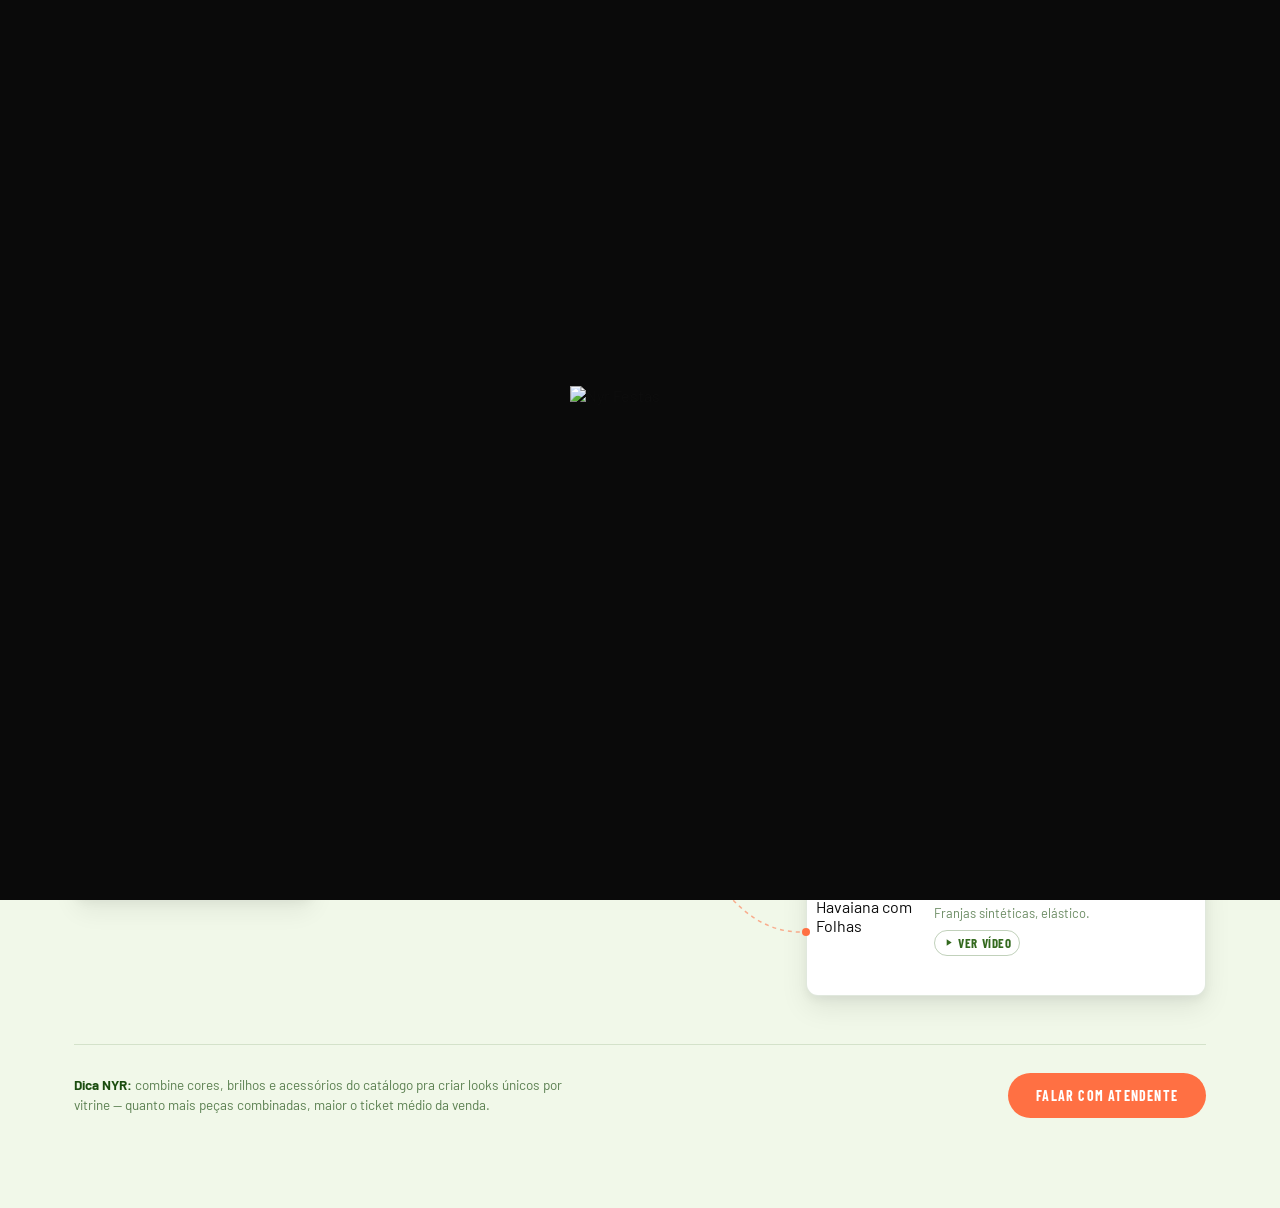
==== index.html @ ff5288cc "Testando" ====
<!DOCTYPE html>
<html lang="pt-BR">

<head>
    <meta charset="UTF-8">
    <meta name="viewport" content="width=device-width, initial-scale=1.0">
    <title>Protótipo v2 — NYR Inspira (3 colunas + hotspots)</title>
    <link rel="preconnect" href="https://fonts.googleapis.com">
    <link rel="preconnect" href="https://fonts.gstatic.com" crossorigin>
    <link rel="stylesheet"
        href="https://fonts.googleapis.com/css2?family=Anton&family=Barlow+Condensed:wght@300;400;600;700&family=Barlow:ital,wght@0,400;0,500;0,600;1,400;1,600&family=Caveat:wght@700&display=swap">
    <style>
        :root {
            --white: #ffffff;
            --black: #0d0d0d;
            --gray-1: #f5f5f5;
            --gray-2: #e0e0e0;
            --gray-text: #6b6b6b;
            --brand-orange: #f4a000;
            --radius-card: 16px;
            --transition: 0.32s cubic-bezier(0.4, 0, 0.2, 1);
            /* sazonalidade corrente da seção = Carnaval (Bloquinho) —
               paleta oficial herdada do SEASONS.carnaval do index.html,
               mesmos nomes de variável usados no applySeason() do site
               principal, pra já nascer compatível se um dia essa seção
               for costurada dentro dele */
            --season-primary: #C2185B;
            --season-cta: #FF5722;
            --season-light: #FCE4EC;
            --season-mid: #FF4081;
            --season-badge: #FF1744;
            --season-label: #880E4F;
            --season-border: #C2185B;
            /* canais RGB separados (sem #, sem parênteses) — necessários
               porque rgba() não aceita hex direto; essas duas são
               atualizadas junto das outras em renderKit(), permitindo que
               sombras/bordas com opacidade (rgba(var(--x-rgb), 0.2)) também
               reajam à paleta do kit ativo */
            --season-primary-rgb: 194, 24, 91;
            --season-cta-rgb: 255, 87, 34;
            --season-mid-rgb: 255, 64, 129;
            --season-badge-rgb: 255, 23, 68;
            --season-label-rgb: 136, 14, 79;
        }

        /* ─── LOADER — fundo preto liso (ao contrário da LP, que usa
           branco + textura). Anel mantém o laranja da marca. z-index
           acima de TUDO nessa página, inclusive a foto em tela cheia
           (999) e os modais (999) — por isso 3000. ─── */
        #inspira-loader {
            position: fixed;
            inset: 0;
            z-index: 3000;
            background-color: var(--black);
            /* mobile é o padrão (mobile-first) — tablet/desktop sobrescrevem
               abaixo. background-size em px explícito (não "cover") porque
               cada arte foi gerada numa resolução de referência própria
               (375x840 mobile / 768x1024 tablet / 1440x900 desktop) — o
               tamanho aqui precisa bater com essa referência pra exibir
               na densidade certa (as imagens são 2-3x maiores em pixel
               real, pensadas pra tela retina). background-repeat cobre
               só a sobra de borda em telas um pouco maiores que a
               referência — não é a estratégia principal, a imagem única
               já cobre a tela sozinha na maioria dos casos. */
            background-image: url('https://res.cloudinary.com/dzt1kqdbc/image/upload/v1790248609/mario-background-nyr-inspira-mobile_xnmrz6.png');
            background-size: 375px 840px;
            background-position: top center;
            background-repeat: repeat;
            display: flex;
            align-items: center;
            justify-content: center;
            transition: transform 700ms cubic-bezier(0.76, 0, 0.24, 1);
        }

        @media (min-width: 601px) and (max-width: 1024px) {
            #inspira-loader {
                background-image: url('https://res.cloudinary.com/dzt1kqdbc/image/upload/v1790248607/mario-background-nyr-inspira-tablet_dbz55r.png');
                background-size: 768px 1024px;
            }
        }

        @media (min-width: 1025px) {
            #inspira-loader {
                background-image: url('https://res.cloudinary.com/dzt1kqdbc/image/upload/v1790248606/mario-background-nyr-inspira-desktop_qx8lwf.png');
                background-size: 1440px 900px;
            }
        }

        #inspira-loader::before {
            content: '';
            position: absolute;
            inset: 0;
            background: rgba(0, 0, 0, 0.2);
            z-index: 1;
            pointer-events: none;
        }

        #inspira-loader.slide-out {
            transform: translateY(-100%);
        }

        .inspira-loader-content {
            display: flex;
            flex-direction: column;
            align-items: center;
            gap: 18px;
            position: relative;
            z-index: 2;
            /* acima do véu escuro (::before, z-index:1) */
        }

        /* logo — começa fora da tela embaixo, sobe com fade-in */
        .inspira-loader-logo {
            width: 140px;
            height: auto;
            display: block;
            opacity: 0;
            transform: translateY(65vh);
        }

        .inspira-loader-logo.animating {
            animation: inspira-logo-rise 1.2s cubic-bezier(0.16, 1, 0.3, 1) forwards;
        }

        @keyframes inspira-logo-rise {
            from {
                transform: translateY(65vh);
                opacity: 0;
            }

            to {
                transform: translateY(0);
                opacity: 1;
            }
        }

        /* título — legenda abaixo da logo, acima do anel. Simples
           fade-in, acompanhando o assentamento da logo (sem beat de
           timing próprio, pra não alongar a sequência) */
        .inspira-loader-title {
            width: 480px;
            max-width: 78vw;
            height: auto;
            display: block;
            /* imagem WebP (1440x690px, fundo transparente), substituindo
               o texto vivo — "Blueberry" é fonte comercial da biblioteca
               do Canva, que proíbe uso do arquivo fora da própria
               plataforma (checado no contrato de licença). 480px é o
               tamanho de exibição calculado (~5x o texto HTML anterior,
               já considerando o empilhamento em 2 linhas — largura de
               "Inspira" sozinha, não a soma com "Nyr"). max-width:78vw
               evita que ultrapasse a tela em celulares estreitos. */
            opacity: 0;
            margin-top: -4px;
        }

        .inspira-loader-title.animating {
            animation: inspira-title-fade 0.8s ease-out forwards;
        }

        @keyframes inspira-title-fade {
            from {
                opacity: 0;
                transform: translateY(8px);
            }

            to {
                opacity: 1;
                transform: translateY(0);
            }
        }

        .inspira-loader-ring-wrap {
            width: 52px;
            height: 52px;
            opacity: 0;
            transition: opacity 0.3s ease;
            margin-top: 6px;
        }

        .inspira-loader-ring-wrap.animating {
            opacity: 1;
        }

        .inspira-loader-svg {
            width: 100%;
            height: 100%;
            overflow: visible;
        }

        .inspira-loader-track {
            fill: none;
            stroke: rgba(244, 160, 0, 0.2);
            stroke-width: 2;
        }

        .inspira-loader-ring {
            fill: none;
            stroke: var(--brand-orange);
            stroke-width: 2.5;
            stroke-linecap: round;
            stroke-dasharray: 138.23;
            stroke-dashoffset: 138.23;
        }

        .inspira-loader-ring.animating {
            animation: inspira-draw-ring 2.2s cubic-bezier(0.4, 0, 0.2, 1) forwards;
        }

        @keyframes inspira-draw-ring {
            from {
                stroke-dashoffset: 138.23;
            }

            to {
                stroke-dashoffset: 0;
            }
        }

        /* trava de animação — nenhuma animação contínua do site roda
           enquanto o body tiver essa classe (removida via JS só quando
           o loader termina). O confete (JS, não CSS) tem sua própria
           trava equivalente — ver 'nyr-loader-done' no script. */
        .pre-load .hotspot::after,
        .pre-load .fab-whatsapp::before {
            animation: none !important;
        }

        * {
            box-sizing: border-box;
            margin: 0;
            padding: 0;
        }

        html {
            overflow-x: hidden;
            /* o scroll horizontal da página é regido ora pelo <html>, ora
               pelo <body>, dependendo do navegador — aplicar só no body
               não é garantia; os dois juntos removem a ambiguidade */
        }

        body {
            font-family: 'Barlow', sans-serif;
            background: #f5f5f5;
            color: var(--black);
            overflow-x: hidden;
            width: 100%;
            /* contém elementos position:absolute que vazam pra fora da
               viewport (ex: as setas de navegação, que podem protuberar
               até ~88px pra fora do .inspira-grid em telas largas) — sem
               isso, esse vazamento gera barra de rolagem horizontal na
               página inteira */
        }

        img {
            display: block;
            max-width: 100%;
        }

        button {
            font-family: inherit;
            cursor: pointer;
            border: none;
            background: none;
        }

        /* ═══════════════════════════════════════════════
           SEÇÃO
        ═══════════════════════════════════════════════ */
        .inspira {
            background: #f7f6f6;
            padding: 80px 0 90px;
            position: relative;
            overflow: hidden;
            /* overflow:hidden — contém o confete de fundo, que "cai" além
               dos limites verticais da seção (nasce um pouco acima do
               topo, morre um pouco abaixo da base, ver .inspira-confetti)
               position:relative — âncora pras setas de navegação (bordas
               da seção) e pra alavanca Acessórios/Decoração (canto
               superior direito) */
        }

        /* ─── CONFETE DE FUNDO — mesmo mecanismo da hero da LP: <canvas>
           desenhado via JS a cada frame (requestAnimationFrame,
           delta-time), física própria por peça (velocidade, rotação,
           fade-in no respawn), em vez do SVG+CSS-keyframe de antes.
           Só a paleta de cor muda pra se enquadrar no Carnaval — o resto
           do mecanismo (classe Piece, loop, resize) é o mesmo. ─── */
        .inspira-confetti {
            position: absolute;
            inset: 0;
            width: 100%;
            height: 100%;
            pointer-events: none;
            z-index: 0;
            display: block;
        }

        .inspira .container {
            max-width: 1180px;
            margin: 0 auto;
            padding: 0 24px;
            position: relative;
            /* âncora das setas de navegação — não usamos .inspira-grid
               porque ela vira display:contents no mobile (perde a caixa).
               .container tem o mesmo retângulo que .inspira-grid em
               qualquer largura (grid não tem padding próprio), então
               trocar a referência não muda nada visualmente fora do
               mobile */
        }

        /* ─── CABEÇALHO DA SEÇÃO — fixo, nunca muda com a troca de kit ─── */
        .inspira-header {
            text-align: center;
            margin-bottom: 40px;
        }

        .inspira-header-eyebrow {
            font-family: 'Barlow Condensed', sans-serif;
            font-weight: 700;
            font-size: 15px;
            letter-spacing: 4px;
            text-transform: uppercase;
            color: var(--season-primary);
            display: block;
            margin-bottom: 12px;
            /* tamanhos replicados de .section-eyebrow (LP) — 15px base,
               17px em ≥1500px (ver media query lá embaixo) */
        }

        .inspira-header-title {
            font-family: 'Anton', sans-serif;
            font-size: clamp(32px, 5vw, 52px);
            line-height: 1.05;
            color: var(--season-label);
            margin-bottom: 10px;
            /* tamanhos replicados de .section-title (LP) — mesmo clamp()
               exato, com bônus em ≥1500px (clamp(52px,3.33vw,64px)) */
        }

        .inspira-header-title em {
            color: var(--season-cta);
            font-style: normal;
            /* réplica de .section-title em — a "segunda cor" do título,
               igual ao "Produtos" laranja no exemplo da LP */
        }

        /* ─── ALAVANCA ACESSÓRIOS/DECORAÇÃO — canto superior direito da
           seção, grande, tipo switch de tema claro/escuro. Página inicia
           em Acessórios. ─── */
        /* ─── ALAVANCA ACESSÓRIOS/DECORAÇÃO — canto superior direito da
           seção, acima do eyebrow (não mais na mesma faixa vertical, pra
           não sobrepor em telas estreitas). Página inicia em Acessórios.
           Pílula interna desliza via JS (updateModePill), medindo o botão
           ativo de verdade — mais robusto que calc() com gap de flex. ─── */
        .inspira-mode-toggle {
            position: absolute;
            top: 14px;
            right: 32px;
            display: inline-flex;
            background: #ffffff;
            border-radius: 100px;
            padding: 4px;
            gap: 2px;
            box-shadow:
                0 1px 2px rgba(var(--season-primary-rgb), 0.06),
                0 6px 16px rgba(var(--season-primary-rgb), 0.10),
                0 16px 32px rgba(var(--season-primary-rgb), 0.06);
            /* borda com leve gradiente em vez de linha sólida cinza-rosa —
               truque do duplo background (padding-box + border-box) */
            border: 1px solid transparent;
            background-image:
                linear-gradient(#ffffff, #ffffff),
                linear-gradient(135deg, rgba(var(--season-primary-rgb), 0.35), rgba(var(--season-cta-rgb), 0.35));
            background-origin: border-box;
            background-clip: padding-box, border-box;
            z-index: 6;
        }

        .inspira-mode-pill {
            position: absolute;
            top: 4px;
            left: 4px;
            height: calc(100% - 8px);
            width: 0;
            background: var(--season-cta);
            border-radius: 100px;
            transition: transform 0.35s cubic-bezier(0.65, 0, 0.35, 1), width 0.35s cubic-bezier(0.65, 0, 0.35, 1);
            z-index: 0;
        }

        .inspira-mode-btn {
            position: relative;
            z-index: 1;
            display: inline-flex;
            align-items: center;
            font-family: 'Anton', sans-serif;
            font-size: clamp(12px, 1vw, 14px);
            letter-spacing: 0.3px;
            text-transform: uppercase;
            padding: 9px 20px;
            border-radius: 100px;
            color: var(--season-primary);
            background: transparent;
            transition: color var(--transition);
            white-space: nowrap;
        }

        .inspira-mode-btn:not(.active):hover {
            color: var(--season-cta);
        }

        .inspira-mode-btn.active {
            color: #ffffff;
        }

        /* pontinho que só aparece no botão ativo — micro-detalhe que
           reforça o estado além da cor, com uma leve animação de entrada */
        .mode-dot {
            width: 0;
            height: 5px;
            border-radius: 50%;
            background: #ffffff;
            opacity: 0;
            transform: scale(0.4);
            transition: width var(--transition), opacity var(--transition), transform var(--transition), margin var(--transition);
        }

        .inspira-mode-btn.active .mode-dot {
            width: 5px;
            opacity: 1;
            transform: scale(1);
            margin-right: 7px;
        }

        /* ─── VIEWS (Acessórios / Decoração) — troca com fade+slide sutil ─── */
        .inspira-view {
            animation: inspiraViewIn 0.35s ease;
        }

        @keyframes inspiraViewIn {
            from {
                opacity: 0;
                transform: translateY(8px);
            }

            to {
                opacity: 1;
                transform: translateY(0);
            }
        }

        /* ─── DECORAÇÃO — col-left (reaproveitada de Acessórios) + foto à
           direita, proporção 583:452 (~1.29:1) medida no protótipo ─── */
        .decor-col-left {
            text-align: left;
        }

        .decor-grid {
            display: grid;
            grid-template-columns: minmax(280px, 1fr) minmax(300px, 1.29fr);
            gap: 36px;
            align-items: center;
            padding: clamp(20px, 3vw, 40px) 0 clamp(24px, 3vw, 36px);
        }

        .decor-photo-frame {
            position: relative;
            width: 100%;
            aspect-ratio: 3 / 2;
            border-radius: 16px;
            overflow: hidden;
            background: #f2f2f2;
        }

        .decor-photo {
            width: 100%;
            height: 100%;
            object-fit: cover;
            display: block;
        }

        .decor-photo-placeholder {
            position: absolute;
            inset: 0;
            display: flex;
            align-items: center;
            justify-content: center;
            text-align: center;
            padding: 24px;
            background: rgba(var(--season-primary-rgb), 0.05);
            border: 1px dashed rgba(var(--season-primary-rgb), 0.3);
            color: rgba(var(--season-label-rgb), 0.55);
            font-family: 'Barlow Condensed', sans-serif;
            font-size: 13px;
            line-height: 1.5;
        }

        .decor-marker {
            position: absolute;
            width: 28px;
            height: 28px;
            border-radius: 50%;
            transform: translate(-50%, -50%);
            background: var(--season-badge);
            border: 2px solid #ffffff;
            box-shadow: 0 2px 8px rgba(0, 0, 0, 0.25);
            color: #ffffff;
            font-family: 'Anton', sans-serif;
            font-size: 13px;
            display: flex;
            align-items: center;
            justify-content: center;
            cursor: pointer;
            z-index: 2;
        }

        /* legenda — largura total, cards verticais (foto em cima, depois
           título, depois descrição) — diferente dos product-callout de
           Acessórios, que são horizontais */
        .decor-legend {
            display: grid;
            grid-template-columns: repeat(auto-fill, minmax(200px, 1fr));
            gap: 18px;
        }

        .decor-legend-item {
            position: relative;
            display: flex;
            flex-direction: column;
            height: 100%;
            border-radius: 14px;
            border: 1.5px solid rgba(var(--season-primary-rgb), 0.35);
            background: #ffffff;
            overflow: hidden;
            cursor: pointer;
            transition: var(--transition);
        }

        .decor-legend-item:hover {
            border-color: rgba(var(--season-primary-rgb), 0.6);
        }

        .decor-legend-item.hs-active {
            border-color: var(--season-cta);
            box-shadow: 0 0 0 2px rgba(var(--season-cta-rgb), 0.15);
        }

        .decor-legend-photo {
            width: 100%;
            aspect-ratio: 1 / 1;
            display: block;
            object-fit: cover;
            background: #f2f2f2;
        }

        .decor-legend-number {
            position: absolute;
            top: 10px;
            left: 10px;
            width: 26px;
            height: 26px;
            border-radius: 50%;
            background: var(--season-badge);
            color: #ffffff;
            font-family: 'Anton', sans-serif;
            font-size: 12px;
            display: flex;
            align-items: center;
            justify-content: center;
            box-shadow: 0 2px 6px rgba(0, 0, 0, 0.2);
        }

        .decor-legend-body {
            display: flex;
            flex-direction: column;
            flex: 1;
            padding: 12px 14px 16px;
        }

        .decor-legend-name {
            font-family: 'Anton', sans-serif;
            font-size: 14px;
            color: var(--season-label);
            line-height: 1.15;
            margin-bottom: 0;
        }

        .decor-legend-desc {
            font-size: 12px;
            color: rgba(var(--season-label-rgb), 0.65);
            line-height: 1.4;
        }

        @media (max-width: 800px) {
            .decor-grid {
                grid-template-columns: 1fr;
            }

            .decor-marker {
                width: 20px;
                height: 20px;
                font-size: 10px;
                border-width: 1.5px;
            }
        }

        /* ─── ≤465px: decor-legend vira lista horizontal, igual
           col-right/product-callout de Acessórios (foto pequena ao lado
           do texto, não mais card vertical empilhado) — mesmo HTML
           (title-row/ref/video-btn já são os mesmos de product-callout,
           só decor-legend-item/photo/body mudam de eixo aqui) ─── */
        @media (max-width: 465px) {
            .decor-legend {
                display: flex;
                flex-direction: column;
                gap: clamp(6.5px, 0.85vw, 9.1px);
            }

            .decor-legend-item {
                display: flex;
                flex-direction: row;
                align-items: flex-start;
                gap: clamp(6.5px, 1.04vw, 10.4px);
                padding: clamp(6.5px, 0.78vw, 9.1px);
            }

            .decor-legend-photo {
                width: clamp(72px, 9vw, 108px);
                aspect-ratio: 1 / 1;
                border-radius: 10px;
                flex-shrink: 0;
                background: #ffffff;
                /* sem o cinza de fundo nessa faixa — fica branco puro,
                   igual product-callout-photo (que nunca teve fundo próprio) */
            }

            .decor-legend-number {
                width: 20px;
                height: 20px;
                font-size: 10px;
                top: 6px;
                left: 6px;
            }

            .decor-legend-body {
                padding: 2px 0 0;
            }
        }

        /* ─── SEASON-TABS — trocam o kit exibido dentro da sazonalidade corrente ─── */
        .inspira-tabs {
            display: flex;
            justify-content: center;
            align-items: center;
            gap: 10px;
            margin-top: 26px;
            flex-wrap: wrap;
            max-width: 640px;
            margin-left: auto;
            margin-right: auto;
        }

        .inspira-tab {
            font-family: 'Barlow Condensed', sans-serif;
            font-size: 14px;
            font-weight: 600;
            letter-spacing: 0.6px;
            text-transform: uppercase;
            color: rgba(var(--season-label-rgb), 0.55);
            background: #ffffff;
            border: 1.5px solid rgba(var(--season-primary-rgb), 0.5);
            padding: 10px 24px;
            border-radius: 100px;
            transition: color var(--transition), background var(--transition), border-color var(--transition);
        }

        .inspira-tab:hover {
            color: var(--season-label);
            border-color: rgba(var(--season-primary-rgb), 0.8);
        }

        .inspira-tab.active {
            color: #ffffff;
            background: var(--season-cta);
            border-color: var(--season-cta);
        }

        .inspira-grid {
            display: grid;
            grid-template-columns: minmax(200px, 240px) minmax(260px, 1fr) minmax(320px, 400px);
            grid-template-areas: "left model right";
            gap: 36px;
            align-items: center;
            /* position:relative removido — .inspira-grid não é mais o
               ancestral posicionado das setas (agora é .container, ver
               updateNavArrowPosition). Mantê-la position:relative aqui
               criava uma inconsistência: em ≤564px o JS calcula a
               posição relativa ao .container (grid vira display:contents
               e perde a caixa), mas em >564px o grid continuava sendo
               uma caixa real e MAIS PRÓXIMA que o container — o
               navegador ancorava ali, não no container que o JS estava
               presumindo, desalinhando as setas verticalmente */
        }

        .col-left {
            grid-area: left;
        }

        .col-model {
            grid-area: model;
        }

        .model-stack,
        .decor-photo-stack {
            display: flex;
            flex-direction: column;
            align-items: center;
            /* agrupa .model-frame + .kit-switcher-indicator (ou o
               equivalente de decoração) num único filho, pra empilhar
               verticalmente sem depender da direção do flex do pai */
        }

        .col-right {
            grid-area: right;
        }

        /* ─── COLUNA 1 — Título + Monte Seu Kit ─── */
        .col-left {
            text-align: left;
        }

        .inspira-eyebrow {
            font-family: 'Caveat', cursive;
            display: inline-flex;
            align-items: center;
            gap: clamp(5px, 0.68vw + 1.17px, 10px);
            font-size: clamp(13px, 0.54vw + 9.93px, 17px);
            letter-spacing: 2px;
            text-transform: uppercase;
            color: var(--season-primary);
            margin-bottom: clamp(2px, 0.27vw + 0.47px, 4px);
        }

        .inspira-eyebrow::before {
            content: '';
            width: clamp(11px, 2.04vw - 0.49px, 26px);
            height: 3px;
            background: var(--season-primary);
        }

        .inspira-title {
            font-family: 'Caveat', cursive;
            font-weight: 700;
            font-size: clamp(40px, 4.35vw + 15.48px, 72px);
            line-height: 1.02;
            color: var(--season-label);
        }

        .inspira-sub {
            font-size: clamp(15px, 0.41vw + 12.70px, 18px);
            line-height: 1.5;
            color: rgba(var(--season-label-rgb), 0.7);
            margin: clamp(6px, 1.09vw - 0.13px, 14px) 0 clamp(3px, 0.41vw + 0.70px, 6px);
            text-align: left;
            /* explícito aqui, não só herdado de .col-left/.decor-col-left
               — em ≤564px, .col-left também vira display:contents, e
               herança de propriedade através de display:contents é
               historicamente instável entre navegadores. Deixar
               explícito na própria regra remove essa dependência por
               completo, pras duas abas, em qualquer largura. */
        }

        .kit-summary-card {
            background: rgba(var(--season-primary-rgb), 0.06);
            border: 1px solid rgba(var(--season-primary-rgb), 0.25);
            border-radius: 14px;
            padding: clamp(9px, 1.22vw + 2.10px, 18px);
            box-shadow: 0 4px 10px rgba(0, 0, 0, 0.04), 0 12px 24px rgba(0, 0, 0, 0.06);
        }

        .kit-summary-label {
            display: inline-block;
            background: var(--season-cta);
            color: #ffffff;
            font-family: 'Barlow Condensed', sans-serif;
            font-size: clamp(8.5px, 0.34vw + 6.58px, 11px);
            font-weight: 700;
            letter-spacing: 1.5px;
            text-transform: uppercase;
            padding: clamp(2px, 0.27vw + 0.47px, 4px) clamp(6px, 0.54vw + 2.93px, 10px);
            border-radius: 100px;
            margin-bottom: clamp(6px, 1.09vw - 0.13px, 14px);
        }

        .kit-summary-icons {
            display: flex;
            align-items: center;
            flex-wrap: wrap;
            row-gap: 8px;
            gap: clamp(3px, 0.41vw + 0.70px, 6px);
            margin-bottom: clamp(6px, 1.09vw - 0.13px, 14px);
        }

        .kit-summary-icons img {
            width: clamp(27px, 2.58vw + 12.44px, 46px);
            height: clamp(27px, 2.58vw + 12.44px, 46px);
            border-radius: 8px;
            object-fit: cover;
        }

        /* placeholder-swatch some com a borda tracejada só nesse contexto
           (ícone pequeno do resumo) — os placeholders maiores (foto de
           produto/cenário) continuam com a borda, não mencionados no
           pedido */
        .kit-summary-icons .placeholder-swatch {
            border: none;
        }

        .kit-summary-icons span {
            font-family: 'Anton', sans-serif;
            font-size: clamp(10px, 0.68vw + 6.17px, 15px);
            color: rgba(var(--season-mid-rgb), 0.8);
        }

        /* swatch placeholder — usado enquanto não há foto real da peça */
        .placeholder-swatch {
            display: flex;
            align-items: center;
            justify-content: center;
            background: rgba(var(--season-primary-rgb), 0.05);
            border: 1px dashed rgba(var(--season-primary-rgb), 0.3);
            color: rgba(var(--season-label-rgb), 0.5);
            font-family: 'Barlow Condensed', sans-serif;
            text-align: center;
            line-height: 1.2;
        }

        /* variante de .placeholder-swatch pra quando já existe foto real —
           mesmo tamanho/formato (46x46, cantos arredondados), mas sem a
           borda tracejada/fundo tintado, já que ali dentro vai uma <img>
           de verdade, não mais texto */
        .kit-summary-icon {
            width: 46px;
            height: 46px;
            border-radius: 8px;
            overflow: hidden;
            flex-shrink: 0;
        }

        .kit-summary-icon img {
            width: 100%;
            height: 100%;
            object-fit: cover;
            display: block;
        }

        .kit-summary-card p {
            font-size: clamp(13px, 0.41vw + 10.70px, 16px);
            line-height: 1.5;
            color: rgba(var(--season-label-rgb), 0.7);
        }

        /* ─── COLUNA 2 — Foto + hotspots ───
           A imagem fica MAIOR que as colunas vizinhas de propósito: como é o
           único conteúdo alto dessa coluna, ela dita a altura da linha do
           grid inteira — o texto da col-left e os cards da col-right, que
           são mais curtos, ficam centralizados (align-items:center no
           .inspira-grid) e "sobram" espaço vazio acima/abaixo, dando a
           impressão de que a foto invade esse espaço. Continua contida
           dentro do padding da seção .inspira, não rompe a seção. */
        .col-model {
            position: relative;
            display: flex;
            justify-content: flex-start;
            align-items: center;
            min-width: 0;
            overflow: visible;
        }

        .model-frame {
            position: relative;
            width: fit-content;
            margin-left: clamp(-30px, -18.75vw + 330px, 30px);
            /* oscila de -30px em 1920px até +30px em 1600px (transição
               mais rápida que antes). Acima de 1920px trava em -30px;
               abaixo de 1600px trava em +30px, até a faixa fixa de
               -40px assumir em 1179px (ver media query abaixo) — de
               900px pra baixo, o breakpoint tablet assume e força
               margin-left:0 (regra já existente, não alterada aqui).
               height segue removida, a pedido */
        }

        .model-photo {
            display: block;
            height: 100%;
            width: auto;
            object-fit: contain;
            transition: opacity 0.25s ease;
        }

        /* ─── setas de navegação — ciclam entre os kits. Ancoradas nas
           bordas da SEÇÃO (.inspira), não mais coladas no modelo — porque
           trocar de kit muda tudo (foto, texto, produtos), não só a foto,
           então a navegação merece ser um controle de nível de seção.
           "top" é definido via JS (updateNavArrowPosition), pra alinhar
           verticalmente com o centro do .model-frame mesmo a seção
           inteira (com cabeçalho + rodapé) sendo mais alta que a foto. ─── */
        .model-nav-arrow,
        .decor-nav-arrow {
            position: absolute;
            width: 48px;
            height: 48px;
            border-radius: 50%;
            background: #ffffff;
            border: 1.5px solid rgba(var(--season-primary-rgb), 0.5);
            color: var(--season-primary);
            font-size: 26px;
            line-height: 1;
            display: flex;
            align-items: center;
            justify-content: center;
            cursor: pointer;
            box-shadow: 0 4px 14px rgba(var(--season-primary-rgb), 0.1);
            transition: background var(--transition), color var(--transition), border-color var(--transition);
            z-index: 5;
        }

        .model-nav-arrow:hover,
        .decor-nav-arrow:hover {
            background: var(--season-cta);
            color: #ffffff;
            border-color: var(--season-cta);
        }

        .model-nav-prev,
        .model-nav-next {
            /* left/right calculados via JS (updateNavArrowGap) — usar
               right:100%+margin gerou confusão de sinal duas vezes
               seguidas; pixels diretos em JS são inequívocos */
        }

        /* ─── indicador de kit ativo (nome + dots), sincronizado com as tabs ─── */
        .kit-switcher-indicator,
        .decor-switcher-indicator {
            display: flex;
            flex-direction: column;
            align-items: center;
            gap: 14px;
            margin-top: 22px;
        }

        .kit-switcher-label,
        .decor-switcher-label {
            font-family: 'Anton', sans-serif;
            font-size: clamp(18px, 1.8vw, 24px);
            font-weight: 400;
            color: var(--season-label);
            letter-spacing: 0.3px;
            text-transform: uppercase;
        }

        .kit-switcher-count,
        .decor-switcher-count {
            opacity: 0.6;
            font-family: 'Barlow Condensed', sans-serif;
            font-weight: 600;
        }

        .kit-switcher-dots,
        .decor-switcher-dots {
            display: flex;
            gap: 10px;
        }

        .kit-dot,
        .decor-dot {
            width: 11px;
            height: 11px;
            border-radius: 50%;
            background: rgba(var(--season-primary-rgb), 0.25);
            cursor: pointer;
            transition: background var(--transition), transform var(--transition);
        }

        .kit-dot.active,
        .decor-dot.active {
            background: var(--season-cta);
            transform: scale(1.3);
        }

        /* mantido apenas como referência de fallback, não é mais usado no momento */
        .model-placeholder {
            width: 100%;
            height: 100%;
            display: flex;
            flex-direction: column;
            align-items: center;
            justify-content: center;
            border: 2px dashed rgba(255, 255, 255, 0.18);
            border-radius: 14px;
            gap: 10px;
        }

        .model-placeholder svg {
            width: 46%;
            opacity: 0.28;
        }

        .model-placeholder-label {
            font-family: 'Barlow Condensed', sans-serif;
            font-size: 11px;
            letter-spacing: 1px;
            text-transform: uppercase;
            color: rgba(255, 255, 255, 0.35);
            text-align: center;
            max-width: 180px;
            line-height: 1.4;
        }

        /* hotspot dots — posições em % ilustrativas, calibrar com a foto real */
        .hotspot {
            position: absolute;
            width: 8px;
            height: 8px;
            border-radius: 50%;
            background: var(--season-badge);
            border: 1.5px solid rgba(255, 255, 255, 0.9);
            box-shadow: 0 0 0 2px rgba(var(--season-badge-rgb), 0.25);
            transform: translate(-50%, -50%);
            z-index: 3;
            cursor: pointer;
            /* clicável — pula até o card de produto correspondente, ver
               scrollToCard() no JS */
        }

        /* ─── SWIPE-ZONE — scroll-snap nativo usado como DETECTOR de
           gesto (não é um carrossel de slides de verdade — só 3 âncoras
           vazias). Mesma técnica já usada nos carrosséis da LP principal
           (SERVICES/PRODUCTS/REDE COMERCIAL), adaptada aqui porque nosso
           conteúdo troca por substituição (renderKit/renderDecorKit), não
           por múltiplas fotos pré-renderizadas lado a lado. z-index
           abaixo do hotspot(3)/decor-marker(2), então cliques neles
           continuam funcionando normalmente; deslizar em qualquer outro
           ponto da foto aciona a troca de kit — ver setupSwipeZone no JS. */
        .swipe-zone {
            position: absolute;
            inset: 0;
            z-index: 1;
            display: none;
            /* cada contexto liga a sua faixa de largura própria, nas
               media queries no fim do arquivo (≤900px Acessórios,
               ≤800px Decoração) */
        }

        .swipe-zone-track {
            width: 100%;
            height: 100%;
            display: flex;
            overflow-x: scroll;
            overflow-y: hidden;
            scroll-snap-type: x mandatory;
            -webkit-overflow-scrolling: touch;
            scrollbar-width: none;
        }

        .swipe-zone-track::-webkit-scrollbar {
            display: none;
        }

        .swipe-zone-anchor {
            flex: 0 0 100%;
            height: 100%;
            scroll-snap-align: start;
        }

        /* ─── FOTO EM TELA CHEIA — "promove" o próprio .model-frame /
           .decor-photo-frame que já existe (não é um modal com conteúdo
           duplicado) — mas hotspots/marcadores/swipe são desligados nesse
           estado (ver regras abaixo e JS), já que aqui é só visualização. ─── */
        .photo-expand-btn {
            position: absolute;
            bottom: 10px;
            right: 10px;
            width: 34px;
            height: 34px;
            border-radius: 50%;
            background: rgba(0, 0, 0, 0.55);
            color: #ffffff;
            border: none;
            font-size: 16px;
            display: flex;
            align-items: center;
            justify-content: center;
            cursor: pointer;
            z-index: 4;
            /* acima do swipe-zone(1)/decor-marker(2)/hotspot(3) — sempre
               clicável, mesmo se algum marcador cair perto do canto */
        }

        /* réplica de .modal-video-close da LP — 36px, sem borda, com blur,
           em vez do botão maior/com borda que tínhamos antes */
        .photo-close-btn {
            position: absolute;
            top: 16px;
            right: 16px;
            width: 42px;
            height: 42px;
            border-radius: 50%;
            border: 1.5px solid rgba(255, 255, 255, 0.5);
            background: rgba(255, 255, 255, 0.2);
            color: #ffffff;
            font-size: 24px;
            line-height: 1;
            display: none;
            align-items: center;
            justify-content: center;
            cursor: pointer;
            backdrop-filter: blur(6px);
            -webkit-backdrop-filter: blur(6px);
            transition: background 0.2s;
            z-index: 1001;
        }

        .photo-close-btn:hover {
            background: rgba(255, 255, 255, 0.28);
        }

        .is-photo-fullscreen .photo-close-btn {
            display: flex;
        }

        .is-photo-fullscreen .photo-expand-btn {
            display: none;
        }

        /* hotspots, marcadores e a faixa de swipe somem em tela cheia —
           aqui é só visualização, trocar de kit/produto não faz sentido
           dentro desse estado (e evita o bug de reposicionamento da
           swipe-zone ao redimensionar o frame — ver JS) */
        .is-photo-fullscreen #hotspotsLayer,
        .is-photo-fullscreen #decorMarkersLayer,
        .is-photo-fullscreen #connectorSvg,
        .is-photo-fullscreen .swipe-zone {
            display: none;
        }

        /* camada de fundo clicável — cobre tudo atrás da foto; clicar
           nela fecha o modo tela cheia (igual .modal-video-overlay da
           LP), sem interferir no clique na foto em si */
        .photo-fullscreen-backdrop {
            display: none;
        }

        .is-photo-fullscreen .photo-fullscreen-backdrop {
            display: block;
            position: absolute;
            inset: 0;
            z-index: 0;
        }

        /* especificidade de 2 classes (0-2-0) vence qualquer regra de
           media query que define largura/altura de .model-frame ou
           .decor-photo-frame (todas com especificidade 0-1-0) — não
           precisa de !important nem duplicar regra por breakpoint.
           Fundo replicando .modal-video-overlay da LP: preto da marca
           semi-transparente + blur, não mais preto quase opaco. */
        .model-frame.is-photo-fullscreen,
        .decor-photo-frame.is-photo-fullscreen {
            position: fixed;
            inset: 0;
            width: 100vw;
            height: 100vh;
            max-width: none;
            aspect-ratio: unset;
            margin: 0;
            background: rgba(13, 13, 13, 0.55);
            backdrop-filter: blur(12px);
            -webkit-backdrop-filter: blur(12px);
            border-radius: 0;
            display: flex;
            align-items: center;
            justify-content: center;
            z-index: 999;
            padding: 24px;
            box-sizing: border-box;
        }

        .model-frame.is-photo-fullscreen .model-photo,
        .decor-photo-frame.is-photo-fullscreen .decor-photo {
            position: relative;
            z-index: 1;
            width: auto;
            height: auto;
            max-width: 100%;
            max-height: 100%;
            object-fit: contain;
            /* contain, não cover — em tela cheia queremos ver a foto
               inteira, não cortada pra preencher a proporção do frame.
               overflow-y:auto entra só se, mesmo assim, a foto ainda não
               couber (proporção muito alta numa tela muito baixa) —
               nunca a página por trás rola, só a própria foto */
            overflow-y: auto;
        }

        .hotspot::after {
            content: '';
            position: absolute;
            inset: -4px;
            border-radius: 50%;
            border: 1.5px solid rgba(var(--season-badge-rgb), 0.5);
            animation: hotspot-pulse 2.2s ease-out infinite;
        }

        @keyframes hotspot-pulse {
            0% {
                transform: scale(0.8);
                opacity: 1;
            }

            100% {
                transform: scale(1.9);
                opacity: 0;
            }
        }

        /* posições calibradas do Bloquinho original (foto antiga) foram
           removidas daqui — o sistema agora usa posição inline via style
           (left/top em %), gerada dinamicamente por placeholderHotspots()
           no JS, já que cada kit tem sua própria foto e contagem de peças */

        /* ─── linhas conectoras (SVG overlay) ─── */
        .connector-svg {
            position: absolute;
            inset: 0;
            width: 100%;
            height: 100%;
            pointer-events: none;
            z-index: 1;
            overflow: visible;
        }

        .connector-svg path {
            fill: none;
            stroke: rgba(var(--season-badge-rgb), 0.55);
            stroke-width: 1.5;
            stroke-dasharray: 4 4;
        }

        /* ─── COLUNA 3 — cards de produto ─── */
        .col-right {
            display: flex;
            flex-direction: column;
            gap: clamp(6.5px, 0.85vw, 9.1px);
        }

        .product-callout {
            position: relative;
            background: #ffffff;
            border: 1px solid rgba(var(--season-primary-rgb), 0.15);
            border-radius: 12px;
            padding: clamp(6.5px, 0.78vw, 9.1px);
            display: flex;
            gap: clamp(6.5px, 1.04vw, 10.4px);
            align-items: flex-start;
            box-shadow: 0 4px 10px rgba(0, 0, 0, 0.05), 0 12px 28px rgba(0, 0, 0, 0.08);
            transition: border-color var(--transition), box-shadow var(--transition), transform var(--transition);
            /* sombra em duas camadas (perto/longe) — precisa se destacar
               mais agora que o fundo não é mais uma cor sólida contrastante
               (era rosa liso, virou cinza quase branco + confete) */
        }

        .product-callout:hover {
            border-color: var(--season-cta);
            box-shadow: 0 6px 14px rgba(0, 0, 0, 0.07), 0 16px 34px rgba(0, 0, 0, 0.1);
            transform: translateY(-2px);
        }

        .product-callout.hs-active {
            border-color: var(--season-cta);
            border-width: 2px;
            box-shadow: 0 0 0 4px rgba(var(--season-cta-rgb), 0.18);
            transition: border-color var(--transition), border-width var(--transition), box-shadow var(--transition);
            /* acende ao clicar no hotspot correspondente na foto — ver
               jump() no JS, que adiciona essa classe e some sozinha
               depois de alguns segundos */
        }

        .product-callout-photo {
            width: clamp(72px, 9vw, 108px);
            aspect-ratio: 1 / 1;
            /* aspect-ratio garante que a altura acompanhe a largura fluida
               na mesma proporção — nunca esprema/estique a imagem */
            border-radius: 10px;
            overflow: hidden;
            flex-shrink: 0;
        }

        .product-callout-photo img {
            width: 100%;
            height: 100%;
            object-fit: cover;
        }

        .product-callout-body {
            flex: 1;
            min-width: 0;
            padding-top: 2px;
        }

        .product-callout-title-row {
            display: flex;
            align-items: baseline;
            gap: 4px;
            flex-wrap: wrap;
            margin-bottom: 6px;
        }

        /* dentro da legenda de Decoração especificamente, ref e nome vão
           cada um em sua própria linha — diferente de Acessórios, onde
           ficam lado a lado. Escopado só pra .decor-legend-body pra não
           afetar os product-callout de Acessórios, que usam essa mesma
           classe .product-callout-title-row */
        .decor-legend-body .product-callout-title-row {
            flex-direction: column;
            align-items: flex-start;
            gap: 2px;
        }

        /* ≤465px: ref+nome voltam a dividir a mesma linha, igual
           Acessórios — precisa vir DEPOIS da regra acima (mesma
           especificidade, 2 classes) pra vencer o empate; antes estava
           mais cedo no arquivo e por isso nunca aplicava, mesmo com a
           media query batendo — empate de especificidade é resolvido
           por ordem no arquivo, não por posição dentro/fora de @media */
        @media (max-width: 465px) {
            .decor-legend-body .product-callout-title-row {
                flex-direction: row;
                align-items: baseline;
                gap: 4px;
            }
        }

        .product-callout-ref {
            font-family: 'Barlow Condensed', sans-serif;
            font-size: clamp(10.8px, 0.23vw + 9.50px, 12.5px);
            font-weight: 600;
            letter-spacing: 1.2px;
            color: rgba(var(--season-label-rgb), 0.45);
            flex-shrink: 0;
        }

        .product-callout-name {
            font-family: 'Anton', sans-serif;
            font-size: 15px;
            letter-spacing: 0.2px;
            color: var(--season-label);
            line-height: 1.22;
        }

        .product-callout-desc {
            font-family: 'Barlow', sans-serif;
            font-size: clamp(11.5px, 0.20vw + 10.35px, 13px);
            line-height: 1.45;
            color: rgba(var(--season-label-rgb), 0.65);
            margin-bottom: 7px;
        }

        .product-callout-video-btn {
            display: inline-flex;
            align-items: center;
            align-self: flex-start;
            gap: 4px;
            margin-top: auto;
            /* align-self:flex-start — sem isso, dentro de
               .decor-legend-body (flex-column, stretch por padrão), o
               botão esticava pra 100% da largura do card. Título/desc
               continuam esticando normalmente (sem align-self), porque
               precisam da largura cheia pra quebrar linha certo — só o
               botão precisava sair do stretch */
            /* empurra o botão pro fundo do card — só tem efeito real
               dentro de .decor-legend-body (que é flex-column); em
               .product-callout-body (Acessórios, não é flex) isso não
               faz nada, comportamento inalterado lá */
            padding: clamp(3.25px, 0.39vw, 3.9px) clamp(5.85px, 0.65vw, 7.8px);
            border: 1.5px solid rgba(var(--season-primary-rgb), 0.3);
            border-radius: 100px;
            color: var(--season-primary);
            font-family: 'Barlow Condensed', sans-serif;
            font-size: clamp(11.5px, 0.20vw + 10.35px, 13px);
            font-weight: 700;
            letter-spacing: 0.6px;
            text-transform: uppercase;
            transition: border-color var(--transition), color var(--transition);
        }

        .product-callout-video-btn:hover {
            border-color: var(--season-cta);
            color: var(--season-cta);
        }

        .product-callout-video-btn svg {
            width: 11px;
            height: 11px;
            fill: currentColor;
            flex-shrink: 0;
        }

        /* ─── "Vídeo não disponível" — réplica exata do padrão já usado
           na seção Products da LP. Troca o botão inteiro (não é o mesmo
           .product-callout-video-btn com texto diferente) quando o
           produto não tem p.video cadastrado. Clicar nele revela uma
           mensagem inline por 2,5s — não abre modal nenhum, já que não
           há vídeo pra mostrar. ─── */
        .product-callout-video-btn-no-video {
            display: inline-flex;
            align-items: center;
            align-self: flex-start;
            gap: 4px;
            margin-top: auto;
            padding: clamp(3.25px, 0.39vw, 3.9px) clamp(5.85px, 0.65vw, 7.8px);
            border: none;
            border-radius: 100px;
            background: rgba(var(--season-label-rgb), 0.12);
            color: rgba(var(--season-label-rgb), 0.6);
            font-family: 'Barlow Condensed', sans-serif;
            font-size: clamp(11.5px, 0.20vw + 10.35px, 13px);
            font-weight: 700;
            letter-spacing: 0.6px;
            text-transform: uppercase;
            cursor: pointer;
            opacity: 0.85;
            transition: opacity var(--transition);
        }

        .product-callout-video-btn-no-video:hover {
            opacity: 0.65;
        }

        .product-callout-video-btn-no-video svg {
            width: 11px;
            height: 11px;
            flex-shrink: 0;
        }

        .no-video-msg {
            display: block;
            font-family: 'Barlow Condensed', sans-serif;
            font-size: 10.5px;
            letter-spacing: 0.4px;
            color: var(--gray-text);
            max-height: 0;
            overflow: hidden;
            opacity: 0;
            margin-top: 0;
            transition: max-height 0.25s ease, opacity 0.25s ease, margin-top 0.25s ease;
        }

        .no-video-msg.visible {
            max-height: 32px;
            opacity: 1;
            margin-top: 5px;
        }

        /* pontinho de origem da linha, do lado do card (coluna 3) */
        .product-callout::before {
            content: '';
            position: absolute;
            width: 8px;
            height: 8px;
            border-radius: 50%;
            background: var(--season-badge);
            top: 50%;
            left: -5px;
            transform: translateY(-50%);
        }

        /* ─── rodapé da seção: dica + cta ─── */
        .inspira-footer {
            margin-top: 48px;
            display: flex;
            align-items: center;
            justify-content: space-between;
            gap: 24px;
            flex-wrap: wrap;
            border-top: 1px solid rgba(var(--season-primary-rgb), 0.15);
            padding-top: 28px;
        }

        .inspira-tip {
            font-size: 13.5px;
            line-height: 1.5;
            color: rgba(var(--season-label-rgb), 0.7);
            max-width: 520px;
        }

        .inspira-tip strong {
            color: var(--season-label);
        }

        .inspira-btn {
            flex-shrink: 0;
            background: var(--season-cta);
            color: #ffffff;
            font-family: 'Barlow Condensed', sans-serif;
            font-size: 14px;
            font-weight: 700;
            letter-spacing: 1.2px;
            text-transform: uppercase;
            padding: 14px 28px;
            border-radius: 100px;
            transition: transform var(--transition);
        }

        .inspira-btn:hover {
            transform: translateY(-2px);
        }

        /* ─── BÔNUS EM TELAS LARGAS (≥1500px) — replica o padrão da LP,
           que também dá um acréscimo de tamanho de fonte nessa faixa.
           Nosso clamp() trava em 1300px e não cresce mais sozinho; essa
           camada retoma o crescimento acima disso, só nos papéis que já
           estão alinhados à LP na base (os que ainda não foram alinhados,
           ou que a própria LP não bonifica em 1500px, ficam de fora por
           enquanto). ─── */
        @media (min-width: 1500px) {
            .inspira-eyebrow {
                font-size: 17px;
                /* LP: .section-eyebrow em ≥1500px */
            }

            .product-callout-desc {
                font-size: 15px;
                /* LP: .card-desc em ≥1500px */
            }

            .inspira-header-eyebrow {
                font-size: 17px;
                /* LP: .section-eyebrow em ≥1500px */
            }

            .inspira-header-title {
                font-size: clamp(52px, 3.33vw, 64px);
                /* LP: .section-title em ≥1500px */
            }

            .inspira-sub {
                font-size: 20px;
            }

            .kit-summary-card p {
                font-size: 18px;
            }
        }

        /* ─── responsivo ─── */
        /* faixa 901px–1179px: margin-left fixo em -40px (fora da
           oscilação -30↔30 de cima, e antes do breakpoint tablet
           assumir com margin-left:0 em ≤900px) */
        @media (max-width: 1179px) and (min-width: 901px) {
            .model-frame {
                margin-left: -40px;
            }
        }

        /* ─── BREAKPOINT A (testando: 900px) — só a col-right quebra pra
           baixo; col-left e col-model continuam lado a lado. As linhas
           conectoras já desligam aqui, porque os cards deixam de estar ao
           lado da foto (ligar um hotspot a um card lá embaixo não faz
           sentido visualmente). col-right ocupa a largura toda embaixo. ─── */
        @media (max-width: 900px) {
            .inspira-grid {
                grid-template-columns: minmax(200px, 240px) 1fr;
                grid-template-areas:
                    "left model"
                    "right right";
                row-gap: 32px;
            }

            .col-right {
                width: 100%;
            }

            /* modelo passa a ser dimensionado pela LARGURA disponível da
               coluna (não mais pela altura via vw) — cresce pra preencher
               o espaço ao lado da col-left em vez de sobrar vão vazio.
               aspect-ratio trava a proporção (800:1536), então a altura
               sempre acompanha corretamente, nunca esprememdo/esticando.
               Calibrado: 280px em 564px de viewport (piso, ver breakpoint
               B) até 480px em 900px de viewport (teto) */
            .model-frame {
                width: clamp(280px, 59.5vw - 56px, 480px);
                height: auto;
                aspect-ratio: 800 / 1536;
                margin-left: 0;
            }

            .col-model {
                justify-content: center;
                /* centraliza o modelo dentro da célula — a coluna (1fr)
                   costuma ser mais larga que o frame, então sobra espaço
                   nas laterais; sem isso ele ficaria colado à esquerda
                   (herda flex-start do desktop) */
            }

            .connector-svg {
                display: none;
            }

            .product-callout::before {
                display: none;
            }

            /* CAUSA RAIZ do toggle sobrepondo o cabeçalho: .container
               ganhou position:relative numa rodada anterior (pra âncora
               das setas), e virou o ancestral posicionado mais próximo do
               toggle — antes era .inspira (topo da seção, 80px ACIMA de
               onde o cabeçalho começa, dava folga de sobra). Agora o
               topo do .container já coincide quase com o início do
               cabeçalho, então top:14px (relativo ao container) sobra
               quase nada de folga. -66px = 14px (folga original,
               relativa à seção) − 80px (padding-top da seção, "gasto"
               antes do container começar) — restaura a MESMA folga
               visual de antes, só que recalculada pro novo ancestral.
               Só nessa faixa: em desktop, o toggle relativo ao container
               é o efeito que você gostou, não mexi lá. */
            .inspira-mode-toggle {
                top: -66px;
            }
        }

        /* ─── esconder as setas na faixa intermediária (900px → 565px) —
           layout tablet, sem necessidade de navegação por seta aqui;
           os dots do kit-switcher-indicator continuam disponíveis ─── */
        /* ─── esconder as setas de Acessórios abaixo de 1240px (volta só
           no mobile, ≤564px, onde tem regra própria de tamanho reduzido
           mais abaixo) — faixa estendida de 900px pra 1239px a pedido ─── */
        @media (max-width: 1239px) and (min-width: 565px) {
            .model-nav-arrow {
                display: none;
            }
        }

        /* ─── esconder as setas de Decoração só na faixa 801-1239px —
           ficam visíveis tanto em desktop (≥1240px) quanto no "tablet"
           de Decoração (565-800px, onde a grid já é 1 coluna) e no
           mobile (≤564px, sem essa restrição aqui — a pedido) ─── */
        @media (max-width: 1239px) and (min-width: 801px) {
            .decor-nav-arrow {
                display: none;
            }
        }

        /* ─── swipe-zone: liga por contexto, larguras diferentes a
           pedido (Acessórios ≤900px, Decoração ≤800px) ─── */
        @media (max-width: 900px) {
            #kitSwipeZone {
                display: block;
            }
        }

        @media (max-width: 800px) {
            #decorSwipeZone {
                display: block;
            }
        }

        /* ─── BREAKPOINT B (564px — recalculado, não é mais 535px) —
           col-left e col-model já não cabem mais lado a lado; tudo
           empilha numa coluna só. O valor 564px não é arredondamento
           livre: é o ponto exato em que o orçamento de espaço fecha com
           o novo piso de 280px do modelo (280 + 200 col-left + 36 gap +
           48 padding = 564px) — abaixo disso, o modelo não cabe mais no
           mínimo definido, então empilha. ─── */
        @media (max-width: 564px) {

            /* ─── REORDENAÇÃO MOBILE — "achata" a hierarquia (header → grid
               → col-left) numa única sequência via display:contents, pra
               poder intercalar itens que hoje vivem em níveis de
               aninhamento diferentes. Ordem final: rótulo pequeno → título
               grande → subtítulo → tabs → peças do kit → foto → cards. ─── */
            .inspira .container {
                display: flex;
                flex-direction: column;
                gap: 10px;
                /* itens achatados via display:contents não colapsam
                   margem entre si (diferente do fluxo de bloco normal) —
                   por isso zero as margens individuais de cada item logo
                   abaixo, deixando esse gap como ÚNICA fonte de
                   espaçamento (evita que margem própria + gap se somem e
                   fiquem exagerados) */
            }

            .inspira-header,
            #inspira-view-acessorios:not([hidden]),
            .inspira-grid,
            .col-left {
                display: contents;
                /* "some" da árvore visual sem sumir do DOM — os filhos
                   passam a competir direto pela ordem do .container.
                   IMPORTANTE: usar o id #inspira-view-acessorios (não a
                   classe .inspira-view) — a classe é compartilhada com a
                   view "Decoração", que fica escondida via atributo
                   [hidden]; regra de autor com mesma especificidade SEMPRE
                   vence [hidden] (que é regra do navegador), então usar a
                   classe revelava o conteúdo escondido junto.
                   BUG ENCONTRADO DEPOIS: mesmo usando o ID, a especificidade
                   de ID (1-0-0-0) TAMBÉM vencia o [hidden] (0-0-1-0) do
                   PRÓPRIO elemento quando Decoração estava ativa — ou seja,
                   Acessórios vazava mesmo escondido. O :not([hidden]) força
                   essa regra a simplesmente não bater quando o atributo
                   estiver presente, cedendo pro comportamento nativo do
                   navegador nesse caso. */
            }

            .inspira-header-eyebrow {
                order: 1;
                margin-bottom: 0;
            }

            .inspira-header-title {
                order: 2;
                margin-bottom: 0;
            }

            .inspira-sub {
                order: 3;
                text-align: left;
                margin: 0;
            }

            .inspira-tabs {
                order: 4;
                margin-top: 0;
                display: none;
                /* pedido explícito: tabs somem abaixo de 565px nas duas
                   abas (Acessórios e Decoração) — o order acima fica sem
                   efeito prático agora, mas não atrapalha, então deixei */
            }

            .kit-summary-card {
                order: 5;
                display: none;
                /* mesmo pedido — some nas duas abas (classe compartilhada
                   entre .col-left e .decor-col-left) */
            }

            .col-model {
                order: 6;
            }

            .col-right {
                order: 7;
            }

            .inspira-footer {
                order: 8;
            }

            /* #inspira-view-decoracao NÃO é display:contents (fica como
               bloco normal, ao contrário de #inspira-view-acessorios) —
               então ELE MESMO é item direto do flex de .container, e
               precisa de order próprio. Sem isso, cai no padrão order:0
               do flexbox e passa na frente do eyebrow(1)/título(2) do
               cabeçalho, empurrando o cabeçalho pra baixo da página —
               bug visto depois do fix do vazamento.
               CORRIGIDO DE order:3 PRA order:9: as .inspira-tabs também
               são filhas de .inspira-header (sempre achatadas, mesmo em
               Decoração) e têm order:4 — com o decor-view em order:3
               (menor), ele vinha ANTES das tabs, empurrando as tabs pro
               fim de tudo. order:9 garante que o decor-view sempre vem
               depois do eyebrow/título/tabs, não importa o que mais
               exista achatado no meio (inclusive os order 1-8 já usados
               por Acessórios, que nunca coexistem com Decoração de
               qualquer forma, já que só uma view fica visível por vez). */
            #inspira-view-decoracao {
                order: 9;
            }

            /* .inspira-eyebrow ("Sugestão de Kit") + .inspira-title (nome
               do kit) saem do fluxo — viram legenda sobreposta no canto
               superior esquerdo da foto, aproveitando o vão vazio que já
               existe ali (margem transparente do PNG antes das penas).
               ESCOPADO só pra dentro de Acessórios — sem o prefixo
               #inspira-view-acessorios, essas classes (reaproveitadas por
               .decor-col-left) também viravam absolute em Decoração, sem
               nenhum sentido lá (não existe a mesma margem transparente
               de foto pra "encaixar" a legenda) */
            #inspira-view-acessorios .inspira-eyebrow,
            #inspira-view-acessorios .inspira-title {
                position: absolute;
                top: -4px;
                left: 12px;
                max-width: 58%;
                text-align: left;
                z-index: 3;
            }

            #inspira-view-acessorios .inspira-eyebrow {
                font-size: 10px !important;
                /* teto próprio pro contexto de legenda sobreposta — o
                   clamp() geral (13-17px) foi pensado pra coluna de
                   texto normal (tablet/desktop) e vazava pra cá também,
                   ficando grande demais em cima da foto */
            }

            #inspira-view-acessorios .inspira-title {
                top: 18px;
                line-height: 0.95;
                font-size: 24px !important;
                /* mesmo motivo do eyebrow acima — o clamp() geral
                   (40-72px) é grande demais pra caber em 58% da largura
                   do frame sem sobrepor a máscara/rosto da modelo */
            }

            .col-right {
                text-align: center;
                align-items: stretch;
            }

            .decor-grid {
                gap: 18px;
                /* reduzido de 36px só nessa faixa — pedido explícito */
            }

            .kit-summary-icons {
                justify-content: center;
                /* text-align:center do pai não afeta um flex row —
                   os ícones ficavam colados à esquerda sem isso */
            }

            .product-callout-body {
                text-align: left;
                /* sobrescreve o text-align:center herdado do .col-right —
                   o card em si fica centralizado na coluna, mas o texto
                   dentro dele continua alinhado à esquerda */
            }

            .col-model {
                justify-content: center;
            }

            .model-frame {
                height: auto;
                width: 100%;
                max-width: 280px;
                margin: 0 auto;
            }

            .model-photo {
                height: auto;
                width: 100%;
            }

            .inspira-tab {
                font-size: 11px;
                padding: 7px 16px;
            }

            .model-nav-arrow,
            .decor-nav-arrow {
                width: 34px;
                height: 34px;
                font-size: 18px;
            }
        }

        /* ─── FAB (WhatsApp + Instagram) — réplica exata do .fab-group da
           LP. Cores fixas da marca (não --season-*), já que é elemento
           utilitário/transacional, não temático por kit. ─── */
        .fab-group {
            position: fixed;
            bottom: 28px;
            right: 28px;
            z-index: 999;
            display: flex;
            flex-direction: column;
            gap: 12px;
        }

        .fab {
            width: 56px;
            height: 56px;
            border-radius: 50%;
            display: flex;
            align-items: center;
            justify-content: center;
            transition: transform 0.2s, box-shadow 0.2s;
            position: relative;
            cursor: pointer;
            border: none;
        }

        .fab:hover {
            transform: scale(1.1);
        }

        .fab svg {
            width: 26px;
            height: 26px;
            fill: #ffffff;
        }

        .fab-instagram {
            background: linear-gradient(135deg, #f09433, #e6683c, #dc2743, #cc2366, #bc1888);
            box-shadow: 0 4px 20px rgba(220, 39, 67, 0.4);
        }

        .fab-whatsapp {
            background: #25D366;
            box-shadow: 0 4px 20px rgba(37, 211, 102, 0.45);
        }

        .fab-whatsapp::before {
            content: '';
            position: absolute;
            inset: -6px;
            border-radius: 50%;
            border: 2px solid rgba(37, 211, 102, 0.4);
            animation: pulse-ring 2s ease-out infinite;
        }

        @keyframes pulse-ring {
            0% {
                transform: scale(1);
                opacity: 0.8;
            }

            100% {
                transform: scale(1.35);
                opacity: 0;
            }
        }

        /* ─── FORMULÁRIO DE CONTATO (modal-wa) — réplica do da LP.
           Coleta Razão Social + CNPJ de verdade antes de montar a
           mensagem final do WhatsApp; compartilhado por todos os
           gatilhos de contato (fab-whatsapp, inspira-btn,
           modal-video-wa-btn). ─── */
        .modal-wa {
            position: fixed;
            inset: 0;
            z-index: 9000;
            display: flex;
            align-items: center;
            justify-content: center;
            padding: 24px;
        }

        .modal-wa[hidden] {
            display: none;
        }

        .modal-wa-overlay {
            position: absolute;
            inset: 0;
            background: rgba(0, 0, 0, 0.6);
            backdrop-filter: blur(8px);
            -webkit-backdrop-filter: blur(8px);
        }

        .modal-wa-card {
            position: relative;
            z-index: 1;
            background: #ffffff;
            border-radius: 20px;
            padding: 40px 36px 32px;
            width: 100%;
            max-width: 460px;
            box-shadow: 0 24px 64px rgba(0, 0, 0, 0.35);
            border: 1px solid rgba(244, 160, 0, 0.2);
            animation: modal-in 0.28s cubic-bezier(0.34, 1.56, 0.64, 1) forwards;
        }

        @keyframes modal-in {
            from {
                opacity: 0;
                transform: scale(0.92) translateY(12px);
            }

            to {
                opacity: 1;
                transform: scale(1) translateY(0);
            }
        }

        .modal-wa-close {
            position: absolute;
            top: 16px;
            right: 16px;
            width: 32px;
            height: 32px;
            border-radius: 50%;
            border: none;
            background: rgba(0, 0, 0, 0.06);
            color: #666;
            font-size: 20px;
            line-height: 1;
            cursor: pointer;
            display: flex;
            align-items: center;
            justify-content: center;
            transition: background 0.2s, color 0.2s;
        }

        .modal-wa-close:hover {
            background: rgba(0, 0, 0, 0.12);
            color: #0d0d0d;
        }

        .modal-wa-header {
            display: flex;
            align-items: center;
            gap: 14px;
            margin-bottom: 28px;
        }

        .modal-wa-icon {
            width: 40px;
            height: 40px;
            fill: #25D366;
            flex-shrink: 0;
        }

        .modal-wa-title {
            font-family: 'Anton', sans-serif;
            font-size: 20px;
            letter-spacing: 1px;
            text-transform: uppercase;
            color: #0d0d0d;
            line-height: 1.1;
        }

        .modal-wa-sub {
            font-size: 13px;
            color: #6b6b6b;
            margin-top: 4px;
        }

        .form-group {
            margin-bottom: 20px;
        }

        .form-label {
            display: block;
            font-family: 'Barlow Condensed', sans-serif;
            font-size: 12px;
            font-weight: 700;
            letter-spacing: 2px;
            text-transform: uppercase;
            color: #6b6b6b;
            margin-bottom: 8px;
        }

        .form-input {
            width: 100%;
            padding: 14px 18px;
            background: #f5f5f5;
            border: 1.5px solid #e0e0e0;
            border-radius: 10px;
            font-family: 'Barlow', sans-serif;
            font-size: 15px;
            color: #0d0d0d;
            outline: none;
            transition: border-color 0.2s, background 0.2s;
            box-sizing: border-box;
        }

        .form-input:focus {
            border-color: #f4a000;
            background: #ffffff;
        }

        .form-input::placeholder {
            color: #b0b0b0;
        }

        .form-input.error {
            border-color: #e53935;
        }

        .field-error {
            display: block;
            font-size: 11px;
            color: #e53935;
            margin-top: 5px;
            margin-bottom: 8px;
            opacity: 0;
            transform: translateY(-4px);
            transition: opacity 0.2s ease, transform 0.2s ease;
            min-height: 0;
        }

        .field-error.visible {
            opacity: 1;
            transform: translateY(0);
        }

        .modal-form-submit {
            width: 100%;
            padding: 15px;
            background: #25D366;
            color: #ffffff;
            font-family: 'Anton', sans-serif;
            font-size: 14px;
            letter-spacing: 2px;
            text-transform: uppercase;
            border: none;
            border-radius: 10px;
            display: flex;
            align-items: center;
            justify-content: center;
            gap: 10px;
            cursor: pointer;
            transition: opacity 0.2s, transform 0.2s;
            margin-top: 8px;
        }

        .modal-form-submit:hover {
            opacity: 0.9;
            transform: translateY(-1px);
        }

        .modal-form-submit svg {
            width: 18px;
            height: 18px;
            fill: #ffffff;
            flex-shrink: 0;
        }

        .modal-form-note {
            font-size: 11px;
            color: #b0b0b0;
            text-align: center;
            margin-top: 12px;
        }

        /* ─── MODAL DE VÍDEO (modal-video) — réplica da LP, com
           conteúdo dinâmico por produto (nome/descrição) e um
           placeholder no lugar do vídeo real, que ainda não existe ─── */
        .modal-video {
            position: fixed;
            inset: 0;
            z-index: 9000;
            display: flex;
            align-items: center;
            justify-content: center;
            padding: 24px;
        }

        .modal-video[hidden] {
            display: none;
        }

        .modal-video-overlay {
            position: absolute;
            inset: 0;
            background: rgba(13, 13, 13, 0.55);
            backdrop-filter: blur(12px);
            -webkit-backdrop-filter: blur(12px);
        }

        .modal-video-wrapper {
            position: relative;
            z-index: 1;
            display: flex;
            flex-direction: column;
            align-items: flex-end;
            width: min(400px, calc(100vw - 32px));
            max-height: calc(100vh - 48px);
        }

        .modal-video-close {
            width: 36px;
            height: 36px;
            border-radius: 50%;
            border: none;
            background: rgba(255, 255, 255, 0.15);
            color: #ffffff;
            font-size: 20px;
            line-height: 1;
            cursor: pointer;
            display: flex;
            align-items: center;
            justify-content: center;
            backdrop-filter: blur(6px);
            -webkit-backdrop-filter: blur(6px);
            transition: background 0.2s;
            margin-bottom: 10px;
            flex-shrink: 0;
        }

        .modal-video-close:hover {
            background: rgba(255, 255, 255, 0.28);
        }

        .modal-video-card {
            width: 100%;
            background: #ffffff;
            border-radius: 20px;
            overflow-y: auto;
            overflow-x: hidden;
            box-shadow: 0 32px 80px rgba(0, 0, 0, 0.5);
            animation: modal-video-in 0.28s cubic-bezier(0.34, 1.56, 0.64, 1) forwards;
        }

        @keyframes modal-video-in {
            from {
                opacity: 0;
                transform: scale(0.92) translateY(8px);
            }

            to {
                opacity: 1;
                transform: scale(1) translateY(0);
            }
        }

        /* placeholder no lugar do <iframe> da LP — ainda não temos vídeo
           real pra cada produto */
        .modal-video-media {
            width: 100%;
            aspect-ratio: 9 / 16;
            background: #0d0d0d;
            display: flex;
            align-items: center;
            justify-content: center;
            flex-shrink: 0;
        }

        .modal-video-media iframe {
            width: 100%;
            height: 100%;
            border: none;
            display: block;
        }

        .modal-video-placeholder {
            color: rgba(255, 255, 255, 0.5);
            font-family: 'Barlow Condensed', sans-serif;
            font-size: 14px;
            letter-spacing: 1px;
            text-align: center;
            padding: 0 24px;
        }

        .modal-video-info {
            padding: 24px 22px 28px;
            background: #ffffff;
        }

        .modal-video-product-ref {
            font-family: 'Barlow Condensed', sans-serif;
            font-size: 12px;
            font-weight: 700;
            letter-spacing: 1px;
            color: rgba(13, 13, 13, 0.5);
            text-transform: uppercase;
            display: block;
            margin-bottom: 4px;
        }

        .modal-video-product-name {
            font-family: 'Anton', sans-serif;
            font-size: 18px;
            letter-spacing: 1px;
            text-transform: uppercase;
            color: #0d0d0d;
            line-height: 1.1;
            margin-bottom: 10px;
        }

        .modal-video-product-desc {
            font-size: 13px;
            color: #6b6b6b;
            line-height: 1.65;
            margin-bottom: 20px;
        }

        .modal-video-wa-btn {
            display: flex;
            align-items: center;
            justify-content: center;
            gap: 8px;
            background: #25D366;
            color: #ffffff;
            font-family: 'Barlow Condensed', sans-serif;
            font-size: 13px;
            font-weight: 700;
            letter-spacing: 2px;
            text-transform: uppercase;
            padding: 13px 16px;
            border-radius: 8px;
            border: none;
            cursor: pointer;
            width: 100%;
            transition: opacity 0.2s;
        }

        .modal-video-wa-btn:hover {
            opacity: 0.88;
        }

        .modal-video-wa-btn svg {
            width: 15px;
            height: 15px;
            fill: currentColor;
            flex-shrink: 0;
        }
    </style>
</head>

<body class="pre-load">

    <!-- LOADER — mesma mecânica da LP (logo sobe, anel se desenha,
         desliza pra fora), adaptado: fundo preto liso (não branco/
         textura), logo com borda (pensada pra fundo escuro), e o
         título "NYR Inspira" como legenda entre a logo e o anel.
         Nenhuma animação do site (confete, pulso de hotspot/FAB) roda
         antes desse loader terminar — ver classe .pre-load no body e o
         evento 'nyr-loader-done' mais abaixo no JS. -->
    <div id="inspira-loader">
        <div class="inspira-loader-content">
            <img class="inspira-loader-logo"
                src="https://res.cloudinary.com/dzt1kqdbc/image/upload/v1784644787/LOGO-NYR-BORDA_easifb.webp"
                alt="Nyr Festas">
            <img class="inspira-loader-title"
                src="https://res.cloudinary.com/dzt1kqdbc/image/upload/v1790164845/Design_sem_nome_1_fnzj2s.png"
                alt="Nyr Inspira">
            <div class="inspira-loader-ring-wrap">
                <svg class="inspira-loader-svg" viewBox="0 0 52 52">
                    <g transform="translate(26,26) rotate(-90)">
                        <circle class="inspira-loader-track" cx="0" cy="0" r="22" />
                        <circle class="inspira-loader-ring" cx="0" cy="0" r="22" />
                    </g>
                </svg>
            </div>
        </div>
    </div>

    <section class="inspira">
        <canvas class="inspira-confetti" id="inspiraConfetti" aria-hidden="true"></canvas>

        <div class="container">

            <!-- CABEÇALHO — fixo, identidade da seção, nunca muda -->
            <div class="inspira-header">
                <span class="inspira-header-eyebrow"><span class="inspira-mode-word">Acessórios</span></span>
                <h1 class="inspira-header-title">NYR <em>Inspira</em></h1>

                <!-- toggle Acessórios/Decoração — página inicia em Acessórios -->
                <div class="inspira-mode-toggle" role="tablist">
                    <span class="inspira-mode-pill" aria-hidden="true"></span>
                    <button class="inspira-mode-btn active" data-mode="acessorios" role="tab" aria-selected="true"><span
                            class="mode-dot"></span>Acessórios</button>
                    <button class="inspira-mode-btn" data-mode="decoracao" role="tab" aria-selected="false"><span
                            class="mode-dot"></span>Decoração</button>
                </div>

                <!-- SEASON-TABS — geradas via JS a partir do array KITS -->
                <div class="inspira-tabs" id="inspiraTabs"></div>
            </div>

            <!-- VIEW: ACESSÓRIOS (visível por padrão) -->
            <div id="inspira-view-acessorios" class="inspira-view">
                <div class="inspira-grid">
                    <!-- setas de navegação — ancoradas nas bordas do GRID (não
                     mais da seção nem do modelo), ~40px de distância.
                     Posição vertical (top) calculada via JS em
                     updateNavArrowPosition(), alinhada ao .model-frame -->
                    <button class="model-nav-arrow model-nav-prev" aria-label="Kit anterior">‹</button>
                    <button class="model-nav-arrow model-nav-next" aria-label="Próximo kit">›</button>

                    <!-- COLUNA 1 — título do kit ativo + monte seu kit -->
                    <div class="col-left">
                        <span class="inspira-eyebrow">Sugestão de Kit</span>
                        <h2 class="inspira-title" id="kitTitle">Tropical</h2>
                        <p class="inspira-sub"><strong>Peças do catálogo já combinadas</strong> numa sugestão
                            <strong>pronta pra vitrine</strong> — use como está, ou adapte do seu jeito.
                        </p>

                        <div class="kit-summary-card">
                            <span class="kit-summary-label">Peças Deste Kit</span>
                            <div class="kit-summary-icons" id="kitSummaryIcons"></div>
                            <p>Tudo que seu cliente precisa pra montar um look completo de Carnaval.</p>
                        </div>

                    </div>

                    <!-- COLUNA 2 — foto do modelo + hotspots -->
                    <div class="col-model">
                        <div class="model-stack">
                            <div class="model-frame">
                                <!-- overlay de linhas — desenhadas via JS abaixo, ligando cada hotspot ao card correspondente -->
                                <svg class="connector-svg" id="connectorSvg"></svg>

                                <img class="model-photo" id="modelPhoto"
                                    src="https://res.cloudinary.com/dzt1kqdbc/image/upload/v1788187877/INSPIRA_TROPICAL_wcj818.webp"
                                    alt="Modelo vestindo look tropical havaiano">

                                <div id="hotspotsLayer"></div>

                                <!-- faixa de gesto — scroll-snap nativo como
                                     detector de swipe, não carrossel de
                                     slides de verdade (ver setupSwipeZone
                                     no JS). Só ativa ≤900px via CSS. -->
                                <div class="swipe-zone" id="kitSwipeZone">
                                    <div class="swipe-zone-track">
                                        <div class="swipe-zone-anchor"></div>
                                        <div class="swipe-zone-anchor"></div>
                                        <div class="swipe-zone-anchor"></div>
                                    </div>
                                </div>

                                <!-- expande/fecha o PRÓPRIO frame (não uma
                                     cópia) — ver setupPhotoFullscreen no JS -->
                                <div class="photo-fullscreen-backdrop"></div>
                                <button class="photo-expand-btn" aria-label="Ver foto em tela cheia">⛶</button>
                                <button class="photo-close-btn" aria-label="Fechar tela cheia">×</button>
                            </div>

                            <!-- indicador de posição — nome do kit ativo + dots, sincronizado com as tabs e as setas -->
                            <div class="kit-switcher-indicator">
                                <span class="kit-switcher-label">Tropical · <span class="kit-switcher-count">1 de
                                        10</span></span>
                                <div class="kit-switcher-dots" id="kitDots"></div>
                            </div>
                        </div>
                    </div>

                    <!-- COLUNA 3 — cards de produto — gerados via JS -->
                    <div class="col-right" id="colRightCards">
                    </div>

                </div>

                <div class="inspira-footer">
                    <p class="inspira-tip"><strong>Dica NYR:</strong> combine cores, brilhos e acessórios do
                        catálogo pra criar looks únicos por vitrine — quanto mais peças combinadas, maior o ticket
                        médio da venda.</p>
                    <button class="inspira-btn">Falar com Atendente</button>
                </div>
            </div>
            <!-- /VIEW: ACESSÓRIOS -->

            <!-- VIEW: DECORAÇÃO (placeholder — sem conteúdo real ainda, só a troca de UI) -->
            <div id="inspira-view-decoracao" class="inspira-view" hidden>
                <div class="decor-grid">
                    <!-- setas de navegação — mesma lógica de posicionamento de
                     Acessórios (função genérica compartilhada), mas com
                     classe própria pra não ambiguar com o
                     querySelectorAll('.model-nav-arrow') existente, e sem
                     herdar a regra que esconde entre 900-565px (mantidas
                     visíveis aqui por enquanto, a pedido) -->
                    <button class="decor-nav-arrow decor-nav-prev" aria-label="Cenário anterior">‹</button>
                    <button class="decor-nav-arrow decor-nav-next" aria-label="Próximo cenário">›</button>

                    <div class="decor-col-left">
                        <span class="inspira-eyebrow">Sugestão de Cenário</span>
                        <h2 class="inspira-title" id="decorTitle">Cenário</h2>
                        <p class="inspira-sub" id="decorSub">Carnaval não é só acessório. <strong>Amplie sua carteira
                                de clientes</strong> com decoração temática — shopping, restaurante, hotel e farmácia
                            também querem ambientar o espaço na data, e <strong>você pode ser quem fornece</strong>.</p>

                        <div class="kit-summary-card">
                            <span class="kit-summary-label">Itens Deste Cenário</span>
                            <div class="kit-summary-icons" id="decorSummaryIcons"></div>
                            <p>Tudo que seu cliente precisa pra montar essa decoração completa.</p>
                        </div>
                    </div>

                    <div class="decor-photo-stack">
                        <div class="decor-photo-frame">
                            <img class="decor-photo" id="decorPhoto" src="" alt="">
                            <div class="decor-photo-placeholder" id="decorPhotoPlaceholder"></div>
                            <div id="decorMarkersLayer"></div>

                            <!-- mesma faixa de gesto, só ativa ≤800px -->
                            <div class="swipe-zone" id="decorSwipeZone">
                                <div class="swipe-zone-track">
                                    <div class="swipe-zone-anchor"></div>
                                    <div class="swipe-zone-anchor"></div>
                                    <div class="swipe-zone-anchor"></div>
                                </div>
                            </div>

                            <div class="photo-fullscreen-backdrop"></div>
                            <button class="photo-expand-btn" aria-label="Ver foto em tela cheia">⛶</button>
                            <button class="photo-close-btn" aria-label="Fechar tela cheia">×</button>
                        </div>

                        <!-- indicador de posição — nome do cenário ativo + dots -->
                        <div class="decor-switcher-indicator">
                            <span class="decor-switcher-label" id="decorSwitcherLabel">Cenário · <span
                                    class="decor-switcher-count">1 de 5</span></span>
                            <div class="decor-switcher-dots" id="decorDots"></div>
                        </div>
                    </div>
                </div>

                <div class="decor-legend" id="decorLegend"></div>

                <div class="inspira-footer">
                    <p class="inspira-tip"><strong>Dica NYR:</strong> mostre o cenário pronto pro seu futuro cliente
                        antes de fechar a venda — quanto mais fácil for visualizar o resultado, mais rápida a
                        decisão de compra dele.</p>
                    <button class="inspira-btn">Falar com Atendente</button>
                </div>
            </div>
        </div>
    </section>

    <!-- FABs — réplica do .fab-group da LP -->
    <div class="fab-group">
        <a href="https://www.instagram.com/nyrfestas.artigosdefesta" class="fab fab-instagram" target="_blank"
            rel="noopener" aria-label="Instagram">
            <svg viewBox="0 0 24 24">
                <path
                    d="M12 2.163c3.204 0 3.584.012 4.85.07 3.252.148 4.771 1.691 4.919 4.919.058 1.265.069 1.645.069 4.849 0 3.205-.012 3.584-.069 4.849-.149 3.225-1.664 4.771-4.919 4.919-1.266.058-1.644.07-4.85.07-3.204 0-3.584-.012-4.849-.07-3.26-.149-4.771-1.699-4.919-4.92-.058-1.265-.07-1.644-.07-4.849 0-3.204.013-3.583.07-4.849.149-3.227 1.664-4.771 4.919-4.919 1.266-.057 1.645-.069 4.849-.069zm0-2.163c-3.259 0-3.667.014-4.947.072-4.358.2-6.78 2.618-6.98 6.98-.059 1.281-.073 1.689-.073 4.948 0 3.259.014 3.668.072 4.948.2 4.358 2.618 6.78 6.98 6.98 1.281.058 1.689.072 4.948.072 3.259 0 3.668-.014 4.948-.072 4.354-.2 6.782-2.618 6.979-6.98.059-1.28.073-1.689.073-4.948 0-3.259-.014-3.667-.072-4.947-.196-4.354-2.617-6.78-6.979-6.98-1.281-.059-1.69-.073-4.949-.073zm0 5.838c-3.403 0-6.162 2.759-6.162 6.162s2.759 6.163 6.162 6.163 6.162-2.759 6.162-6.163c0-3.403-2.759-6.162-6.162-6.162zm0 10.162c-2.209 0-4-1.79-4-4 0-2.209 1.791-4 4-4s4 1.791 4 4c0 2.21-1.791 4-4 4zm6.406-11.845c-.796 0-1.441.645-1.441 1.44s.645 1.44 1.441 1.44c.795 0 1.439-.645 1.439-1.44s-.644-1.44-1.439-1.44z" />
            </svg>
        </a>
        <a href="#" class="fab fab-whatsapp" aria-label="WhatsApp">
            <svg viewBox="0 0 24 24">
                <path
                    d="M17.472 14.382c-.297-.149-1.758-.867-2.03-.967-.273-.099-.471-.148-.67.15-.197.297-.767.966-.94 1.164-.173.199-.347.223-.644.075-.297-.15-1.255-.463-2.39-1.475-.883-.788-1.48-1.761-1.653-2.059-.173-.297-.018-.458.13-.606.134-.133.298-.347.446-.52.149-.174.198-.298.298-.497.099-.198.05-.371-.025-.52-.075-.149-.669-1.612-.916-2.207-.242-.579-.487-.5-.669-.51-.173-.008-.371-.01-.57-.01-.198 0-.52.074-.792.372-.272.297-1.04 1.016-1.04 2.479 0 1.462 1.065 2.875 1.213 3.074.149.198 2.096 3.2 5.077 4.487.709.306 1.262.489 1.694.625.712.227 1.36.195 1.871.118.571-.085 1.758-.719 2.006-1.413.248-.694.248-1.289.173-1.413-.074-.124-.272-.198-.57-.347zM12 0C5.373 0 0 5.373 0 12c0 2.129.558 4.126 1.532 5.856L.057 23.784a.5.5 0 0 0 .602.617l6.077-1.43A11.953 11.953 0 0 0 12 24c6.627 0 12-5.373 12-12S18.627 0 12 0zm0 22c-1.891 0-3.667-.524-5.18-1.434l-.37-.22-3.827.901.928-3.73-.242-.384A9.96 9.96 0 0 1 2 12C2 6.477 6.477 2 12 2s10 4.477 10 10-4.477 10-10 10z" />
            </svg>
        </a>
    </div>

    <!-- FORMULÁRIO DE CONTATO — compartilhado por todos os gatilhos
         (fab-whatsapp, inspira-btn, modal-video-wa-btn) -->
    <div id="modal-wa" class="modal-wa" role="dialog" aria-modal="true" aria-label="Falar com Atendente" hidden>
        <div class="modal-wa-overlay"></div>
        <div class="modal-wa-card">
            <button class="modal-wa-close" aria-label="Fechar">&times;</button>
            <div class="modal-wa-header">
                <svg class="modal-wa-icon" viewBox="0 0 24 24">
                    <path
                        d="M17.472 14.382c-.297-.149-1.758-.867-2.03-.967-.273-.099-.471-.148-.67.15-.197.297-.767.966-.94 1.164-.173.199-.347.223-.644.075-.297-.15-1.255-.463-2.39-1.475-.883-.788-1.48-1.761-1.653-2.059-.173-.297-.018-.458.13-.606.134-.133.298-.347.446-.52.149-.174.198-.298.298-.497.099-.198.05-.371-.025-.52-.075-.149-.669-1.612-.916-2.207-.242-.579-.487-.5-.669-.51-.173-.008-.371-.01-.57-.01-.198 0-.52.074-.792.372-.272.297-1.04 1.016-1.04 2.479 0 1.462 1.065 2.875 1.213 3.074.149.198 2.096 3.2 5.077 4.487.709.306 1.262.489 1.694.625.712.227 1.36.195 1.871.118.571-.085 1.758-.719 2.006-1.413.248-.694.248-1.289.173-1.413-.074-.124-.272-.198-.57-.347zM12 0C5.373 0 0 5.373 0 12c0 2.129.558 4.126 1.532 5.856L.057 23.784a.5.5 0 0 0 .602.617l6.077-1.43A11.953 11.953 0 0 0 12 24c6.627 0 12-5.373 12-12S18.627 0 12 0zm0 22c-1.891 0-3.667-.524-5.18-1.434l-.37-.22-3.827.901.928-3.73-.242-.384A9.96 9.96 0 0 1 2 12C2 6.477 6.477 2 12 2s10 4.477 10 10-4.477 10-10 10z" />
                </svg>
                <div>
                    <p class="modal-wa-title">Falar com Atendente</p>
                    <p class="modal-wa-sub">Preencha seus dados para iniciar o contato</p>
                </div>
            </div>
            <div class="form-group">
                <label class="form-label" for="modal-razao-social">Razão Social</label>
                <input class="form-input" type="text" id="modal-razao-social" placeholder="Nome da sua empresa"
                    autocomplete="organization">
                <span class="field-error" id="err-razao-social"></span>
            </div>
            <div class="form-group">
                <label class="form-label" for="modal-cnpj">CNPJ</label>
                <input class="form-input" type="text" id="modal-cnpj" placeholder="00.000.000/0000-00" maxlength="18">
                <span class="field-error" id="err-cnpj"></span>
            </div>
            <button class="modal-form-submit" id="modal-btn-whatsapp">
                <svg viewBox="0 0 24 24">
                    <path
                        d="M17.472 14.382c-.297-.149-1.758-.867-2.03-.967-.273-.099-.471-.148-.67.15-.197.297-.767.966-.94 1.164-.173.199-.347.223-.644.075-.297-.15-1.255-.463-2.39-1.475-.883-.788-1.48-1.761-1.653-2.059-.173-.297-.018-.458.13-.606.134-.133.298-.347.446-.52.149-.174.198-.298.298-.497.099-.198.05-.371-.025-.52-.075-.149-.669-1.612-.916-2.207-.242-.579-.487-.5-.669-.51-.173-.008-.371-.01-.57-.01-.198 0-.52.074-.792.372-.272.297-1.04 1.016-1.04 2.479 0 1.462 1.065 2.875 1.213 3.074.149.198 2.096 3.2 5.077 4.487.709.306 1.262.489 1.694.625.712.227 1.36.195 1.871.118.571-.085 1.758-.719 2.006-1.413.248-.694.248-1.289.173-1.413-.074-.124-.272-.198-.57-.347zM12 0C5.373 0 0 5.373 0 12c0 2.129.558 4.126 1.532 5.856L.057 23.784a.5.5 0 0 0 .602.617l6.077-1.43A11.953 11.953 0 0 0 12 24c6.627 0 12-5.373 12-12S18.627 0 12 0zm0 22c-1.891 0-3.667-.524-5.18-1.434l-.37-.22-3.827.901.928-3.73-.242-.384A9.96 9.96 0 0 1 2 12C2 6.477 6.477 2 12 2s10 4.477 10 10-4.477 10-10 10z" />
                </svg>
                Enviar pelo WhatsApp
            </button>
            <p class="modal-form-note">Apenas lojistas com CNPJ ativo</p>
        </div>
    </div>

    <!-- MODAL DE VÍDEO — conteúdo dinâmico preenchido por JS ao clicar
         num product-callout-video-btn (Acessórios ou Decoração) -->
    <div id="modal-video" class="modal-video" role="dialog" aria-modal="true" aria-label="Vídeo do produto" hidden>
        <div class="modal-video-overlay"></div>
        <div class="modal-video-wrapper">
            <button class="modal-video-close" aria-label="Fechar">&times;</button>
            <div class="modal-video-card">
                <div class="modal-video-media">
                    <p class="modal-video-placeholder">Vídeo em breve</p>
                </div>
                <div class="modal-video-info">
                    <span class="modal-video-product-ref" id="modal-video-product-ref"></span>
                    <p class="modal-video-product-name" id="modal-video-product-name"></p>
                    <p class="modal-video-product-desc" id="modal-video-product-desc"></p>
                    <button class="modal-video-wa-btn" id="modal-video-wa-btn">
                        <svg viewBox="0 0 24 24">
                            <path
                                d="M17.472 14.382c-.297-.149-1.758-.867-2.03-.967-.273-.099-.471-.148-.67.15-.197.297-.767.966-.94 1.164-.173.199-.347.223-.644.075-.297-.15-1.255-.463-2.39-1.475-.883-.788-1.48-1.761-1.653-2.059-.173-.297-.018-.458.13-.606.134-.133.298-.347.446-.52.149-.174.198-.298.298-.497.099-.198.05-.371-.025-.52-.075-.149-.669-1.612-.916-2.207-.242-.579-.487-.5-.669-.51-.173-.008-.371-.01-.57-.01-.198 0-.52.074-.792.372-.272.297-1.04 1.016-1.04 2.479 0 1.462 1.065 2.875 1.213 3.074.149.198 2.096 3.2 5.077 4.487.709.306 1.262.489 1.694.625.712.227 1.36.195 1.871.118.571-.085 1.758-.719 2.006-1.413.248-.694.248-1.289.173-1.413-.074-.124-.272-.198-.57-.347zM12 0C5.373 0 0 5.373 0 12c0 2.129.558 4.126 1.532 5.856L.057 23.784a.5.5 0 0 0 .602.617l6.077-1.43A11.953 11.953 0 0 0 12 24c6.627 0 12-5.373 12-12S18.627 0 12 0zm0 22c-1.891 0-3.667-.524-5.18-1.434l-.37-.22-3.827.901.928-3.73-.242-.384A9.96 9.96 0 0 1 2 12C2 6.477 6.477 2 12 2s10 4.477 10 10-4.477 10-10 10z" />
                        </svg>
                        Falar com Atendente
                    </button>
                </div>
            </div>
        </div>
    </div>

    <script>
        // ─── LOADER — mesma mecânica da LP (Promise.all esperando fontes
        // + logo, depois sequência: logo sobe → título aparece → anel se
        // desenha → loader desliza pra fora). "Faça com a LP" = mesma
        // lógica de disparo: roda em TODA carga da página, sem
        // localStorage/flag de "só na primeira visita" — igual a LP.
        function lockScroll() {
            document.documentElement.style.overflow = 'hidden';
            document.body.style.overflow = 'hidden';
        }
        function unlockScroll() {
            document.documentElement.style.overflow = '';
            document.body.style.overflow = '';
        }
        lockScroll(); // trava o scroll durante o loader

        // sinalizador que o confete (mais abaixo) espera antes de
        // iniciar seu próprio loop — ver 'nyr-loader-done'
        window.__nyrLoaderDone = false;

        (function () {
            const loader = document.getElementById('inspira-loader');
            const loaderImg = loader.querySelector('.inspira-loader-logo');
            const titleEl = loader.querySelector('.inspira-loader-title');
            const ringWrap = loader.querySelector('.inspira-loader-ring-wrap');
            const ring = loader.querySelector('.inspira-loader-ring');

            Promise.all([
                document.fonts.ready,
                new Promise(resolve => {
                    if (loaderImg.complete && loaderImg.naturalWidth > 0) resolve();
                    else { loaderImg.onload = resolve; loaderImg.onerror = resolve; }
                }),
                new Promise(resolve => {
                    // titleEl agora é <img> (era texto) — mais pesada que
                    // a logo, então também precisa entrar na espera, senão
                    // a animação podia começar antes dela estar pronta
                    if (titleEl.complete && titleEl.naturalWidth > 0) resolve();
                    else { titleEl.onload = resolve; titleEl.onerror = resolve; }
                })
            ]).then(() => {
                const INITIAL_DELAY = 700; // pausa antes de qualquer coisa começar
                const TITLE_AT = 1400;
                const RING_DELAY = 2050;
                const RING_DRAW = 2200;
                const PAUSE = 300;
                const SLIDE = 700;
                // total: 2050+2200+300+700 = 5250ms (~5,25s)

                // Passo 1 — logo sobe (atrasado, não mais imediato)
                setTimeout(() => {
                    loaderImg.classList.add('animating');
                }, INITIAL_DELAY);

                // Passo 2 — título aparece
                setTimeout(() => {
                    titleEl.classList.add('animating');
                }, TITLE_AT);

                // Passo 3 — anel aparece e se desenha
                setTimeout(() => {
                    ringWrap.classList.add('animating');
                    void ring.offsetWidth; // força reflow, anima limpo
                    ring.classList.add('animating');
                }, RING_DELAY);

                // Passo 4 — desliza o loader pra fora depois que o anel termina
                setTimeout(() => {
                    loader.classList.add('slide-out');
                    setTimeout(() => {
                        loader.remove();
                        unlockScroll();
                        document.body.classList.remove('pre-load');
                        window.__nyrLoaderDone = true;
                        document.dispatchEvent(new Event('nyr-loader-done'));
                    }, SLIDE);
                }, RING_DELAY + RING_DRAW + PAUSE);
            });
        })();

        // ─── OS 10 KITS — dados reais do catálogo, paleta extraída das
        // fotos, hotspots calibrados visualmente em cima da imagem real
        // de cada kit.
        //
        // Cada produto (dentro de "products") aceita um campo opcional
        // "image" com a URL da foto do produto (fundo neutro/branco,
        // ~300x300px, quadrada — ver conversa sobre resolução). Enquanto
        // esse campo não existir, o card e o resumo do kit caem
        // automaticamente no placeholder de texto (comportamento atual).
        // Basta adicionar `image: 'https://...'` no produto quando a foto
        // estiver pronta — não precisa mexer em mais nada.
        //
        // Exemplo:
        //   { code: 'MOD-229', name: 'Saia Havaiana com Folhas',
        //     desc: '...', image: 'https://res.cloudinary.com/.../saia.webp', video: 'https://www.youtube.com/embed/qbcrV7TxGH4' }
        const KITS = [
            {
                name: 'Tropical',
                image: 'https://res.cloudinary.com/dzt1kqdbc/image/upload/v1788187877/INSPIRA_TROPICAL_wcj818.webp',
                alt: 'Modelo vestindo look tropical havaiano',
                palette: { primary: '#33691E', cta: '#FF7043', light: '#F1F8E9', mid: '#EC407A', badge: '#FF7043', label: '#1B4D0F', border: '#33691E' },
                products: [
                    { code: 'MOD-6906', name: 'Tiara Havaiana Flores', desc: 'Tiara colorida e reforçada.', image: 'https://res.cloudinary.com/dzt1kqdbc/image/upload/v1788370124/INSPIRA_TROPICAL_MOD-6906_ujwtfz.webp' },
                    { code: 'MOD-1117', name: 'Brinco Fitas Lantejoula', desc: 'Par, fitas longas e brilhantes.', image: 'https://res.cloudinary.com/dzt1kqdbc/image/upload/v1788370126/INSPIRA_TROPICAL_MOD-1117_pwgmo9.webp', video: 'https://www.youtube.com/embed/wR5lPQjAC1A' },
                    { code: 'MOD-6916', name: 'Colar Havaiano Flores', desc: 'Flores em tecido, pacote c/12.', image: 'https://res.cloudinary.com/dzt1kqdbc/image/upload/v1788370123/INSPIRA_TROPICAL_MOD-6916_mo7o75.webp', video: 'https://www.youtube.com/embed/P_xnFNsmtu0' },
                    { code: 'H-40', name: 'Top Havaiano com Flores', desc: 'Flores em tecido, com cordas.', image: 'https://res.cloudinary.com/dzt1kqdbc/image/upload/v1788370128/INSPIRA_TROPICAL_H-40_eketuu.webp', video: 'https://www.youtube.com/embed/c07o1lfeSec' },
                    { code: 'MOD-229', name: 'Saia Havaiana com Folhas', desc: 'Franjas sintéticas, elástico.', image: 'https://res.cloudinary.com/dzt1kqdbc/image/upload/v1788370127/INSPIRA_TROPICAL_MOD-229_h18eeo.webp', video: 'https://www.youtube.com/embed/qbcrV7TxGH4' }
                ],
                // calibrado a partir do PDF, depois corrigido com base no
                // print anotado pelo usuário (X = errado, ✓ = aprovado) —
                // top ficou confirmado certo, os outros 3 foram corrigidos
                hotspots: [
                    { x: 48, y: 8, productIndex: 0 },   // tiara de flores — corrigida, um pouco mais à esquerda
                    { x: 58, y: 16, productIndex: 1 },  // brinco verde — corrigido, estava caindo na bochecha
                    { x: 51, y: 35, productIndex: 2 },  // colar havaiano — corrigido, estava alto demais (perto da clavícula)
                    { x: 61, y: 28, productIndex: 3 },  // top de flores — confirmado certo (✓ no print)
                    { x: 50, y: 45, productIndex: 4 }   // saia de folhas — aguardando confirmação
                ]
            },
            {
                name: 'Colorido',
                image: 'https://res.cloudinary.com/dzt1kqdbc/image/upload/v1788187904/INSPIRA_COLORIDO_swa9ad.webp',
                alt: 'Modelo vestindo look colorido metalizado',
                palette: { primary: '#8E24AA', cta: '#FB8C00', light: '#F7F1FA', mid: '#1E88E5', badge: '#FB8C00', label: '#5C2E75', border: '#8E24AA' },
                products: [
                    { code: 'MOD-1113', name: 'Brinco Fitas Metalizadas', desc: 'Par, efeito espelhado.', image: 'https://res.cloudinary.com/dzt1kqdbc/image/upload/v1788370118/INSPIRA_COLORIDO_MOD-1113_zxwdpf.webp', video: 'https://www.youtube.com/embed/YIh1xERlOTA' },
                    { code: 'MOD-1158', name: 'Colar com Pingente', desc: 'Pingente temático sortido.', image: 'https://res.cloudinary.com/dzt1kqdbc/image/upload/v1788370116/INSPIRA_COLORIDO_MOD-1158_ls8g7f.webp', video: 'https://www.youtube.com/embed/UotlbcnJpDk' },
                    { code: 'MOD-1138', name: 'Leque Arco-Íris', desc: '33x64cm, cores vibrantes.', image: 'https://res.cloudinary.com/dzt1kqdbc/image/upload/v1788370117/INSPIRA_COLORIDO_MOD-1138_i5bvtt.webp', video: 'https://www.youtube.com/embed/AdJ77KlYn_Q' },
                    { code: 'MOD-1169', name: 'Top Metalizado Pompom', desc: 'Metalizado, com pompom.', image: 'https://res.cloudinary.com/dzt1kqdbc/image/upload/v1788370114/INSPIRA_COLORIDO_MOD-1169_jhrkhd.webp', video: 'https://www.youtube.com/embed/bEcj07dMpw4' },
                    { code: 'MOD-1001', name: 'Ombreiras Metalizadas', desc: 'Par, brilho nos ombros.', image: 'https://res.cloudinary.com/dzt1kqdbc/image/upload/v1788370121/INSPIRA_COLORIDO_MOD-1001_rxl6gw.webp' },
                    { code: 'MOD-1095', name: 'Saia Havaiana Metalizada', desc: 'Franjas metalizadas, 38cm.', image: 'https://res.cloudinary.com/dzt1kqdbc/image/upload/v1788370120/INSPIRA_COLORIDO_MOD-1095_l1nnli.webp' }
                ],
                // calibrado a partir do PDF, corrigido com base no print
                // anotado — leque/top/saia confirmados certos (✓/sem marca)
                hotspots: [
                    { x: 45, y: 15, productIndex: 0 },  // brinco de fitas — corrigido, estava alto demais
                    { x: 39, y: 17, productIndex: 1 },  // colar — corrigido pro nível do choker, não mais no pingente
                    { x: 77, y: 16, productIndex: 2 },  // leque arco-íris na mão — confirmado certo
                    { x: 46, y: 23, productIndex: 3 },  // top com pompom colorido — confirmado certo (✓ no print)
                    { x: 51, y: 19, productIndex: 4 },  // ombreira — sem alvo desenhado explícito, estimativa em cima do tecido vermelho
                    { x: 42, y: 45, productIndex: 5 }   // saia metalizada — confirmada certa (✓ no print)
                ]
            },
            {
                name: 'Diabinha',
                image: 'https://res.cloudinary.com/dzt1kqdbc/image/upload/v1788188973/INSPIRA_DIABINHA_poeqzp.webp',
                alt: 'Modelo vestindo fantasia de diabinha',
                palette: { primary: '#D32F2F', cta: '#1A1A1A', light: '#FBEAEA', mid: '#4A1414', badge: '#D32F2F', label: '#E31E24', border: '#D32F2F' },
                products: [
                    { code: 'MOD-252', name: 'Kit Tiara + Capa', desc: '2 peças, até o cotovelo.', image: 'https://res.cloudinary.com/dzt1kqdbc/image/upload/v1788956972/INSPIRA_DIABINHA_MOD-252_ginooh.webp' },
                    { code: 'H-17', name: 'Máscara Lisa de Plástico', desc: 'Cores sortidas, liso.', image: 'https://res.cloudinary.com/dzt1kqdbc/image/upload/v1788956974/INSPIRA_DIABINHA_H-17_qrietu.webp', video: 'https://www.youtube.com/embed/5xwwICMhUic' },
                    { code: 'MOD-675', name: 'Luvas de Tecido', desc: '40cm, vermelha, par.', image: 'https://res.cloudinary.com/dzt1kqdbc/image/upload/v1788956969/INSPIRA_DIABINHA_MOD-675_y0wyde.webp', video: 'https://www.youtube.com/embed/CV7uoIG063U' },
                    { code: 'MOD-898', name: 'Saia Tulê', desc: '30cm, cores mescladas.', image: 'https://res.cloudinary.com/dzt1kqdbc/image/upload/v1788956965/INSPIRA_DIABINHA_MOD-898_jm6j0h.webp' },
                    { code: 'MOD-427', name: 'Chicote Couro Sintético', desc: '50cm, vermelho, destaque.', image: 'https://res.cloudinary.com/dzt1kqdbc/image/upload/v1788956971/INSPIRA_DIABINHA_MOD-427_pj8szh.webp', video: 'https://www.youtube.com/embed/LI97jXod7I4' }
                ],
                // calibrado olhando a página 10 do PDF landingPage_nyr-inspira.pdf
                // (a foto real gerada por IA) — productIndex 0 (Kit Tiara+Capa)
                // recebe 2 hotspots, um nos chifres e outro na capa
                hotspots: [
                    { x: 51, y: 5.5, productIndex: 0 },   // chifres — ajuste fino final, baseado em desenho de referência do usuário (junção dos chifres, acima da linha do cabelo)
                    { x: 40, y: 25, productIndex: 0 },  // capa vermelha com estampa de teia
                    { x: 56, y: 12.7, productIndex: 1 },  // máscara preta
                    { x: 60, y: 37, productIndex: 2 },  // luva na mão da cintura
                    { x: 48, y: 49, productIndex: 3 },  // saia vermelha/preta
                    { x: 21, y: 57, productIndex: 4 }   // chicote — recalibrado, estava caindo fora do objeto
                ]
            },
            {
                name: 'Sensual',
                image: 'https://res.cloudinary.com/dzt1kqdbc/image/upload/v1788187877/INSPIRA_SENSUAL_ffq0ke.webp',
                alt: 'Modelo vestindo fantasia sensual preta',
                palette: { primary: '#8E2A4B', cta: '#B33A5E', light: '#F5EBEF', mid: '#4A4A4A', badge: '#8E2A4B', label: '#5C2E42', border: '#8E2A4B' },
                products: [
                    { code: 'MOD-944', name: 'Máscara Gatinha Plástico', desc: 'Formato gatinha, liso.', image: 'https://res.cloudinary.com/dzt1kqdbc/image/upload/v1788956764/INSPIRA_SENSUAL_MOD-944_m7dwqe.webp', video: 'https://www.youtube.com/embed/H0eS8E3UWHQ' },
                    { code: 'MOD-674', name: 'Luvas de Tecido', desc: '40cm, preta, par.', image: 'https://res.cloudinary.com/dzt1kqdbc/image/upload/v1788956764/INSPIRA_SENSUAL_MOD-674_bd3ndn.webp', video: 'https://www.youtube.com/embed/dHOhWWd3zuY' },
                    { code: 'MOD-257', name: 'Saia Tulê com Brilho', desc: '30cm, preta, brilhante.', image: 'https://res.cloudinary.com/dzt1kqdbc/image/upload/v1788956766/INSPIRA_SENSUAL_MOD-257_owzffd.webp' },
                    { code: 'MOD-427', name: 'Chicote Couro Sintético', desc: '50cm, acessório de destaque.', image: 'https://res.cloudinary.com/dzt1kqdbc/image/upload/v1788956765/INSPIRA_SENSUAL_MOD-427_kt3g6k.webp', video: 'https://www.youtube.com/embed/LI97jXod7I4' },
                    { code: 'MOD-1077', name: 'Meia-Calça Arrastão', desc: '7/8, preta, par.', image: 'https://res.cloudinary.com/dzt1kqdbc/image/upload/v1788956774/INSPIRA_SENSUAL_MOD-1077_qr332s.webp', video: 'https://www.youtube.com/embed/hcrMCME1ttA' }
                ],
                // calibrado direto na imagem real (INSPIRA_SENSUAL.webp),
                // depois corrigido com base no print anotado — máscara e
                // saia confirmadas certas (✓ no print)
                hotspots: [
                    { x: 50, y: 6, productIndex: 0 },   // máscara de gatinha — confirmada certa
                    { x: 74, y: 35, productIndex: 1 },  // luva — ajuste fino, um pouco mais à esquerda, em cima do tecido
                    { x: 50, y: 39, productIndex: 2 },  // saia de tulê com brilho — confirmada certa
                    { x: 85, y: 55, productIndex: 3 },  // cabo do chicote — ajuste fino, mais em cima do cabo de verdade
                    { x: 48, y: 64, productIndex: 4 }   // meia-calça — corrigida, desceu da faixa preta pra malha (perto do joelho)
                ]
            },
            {
                name: 'Pirata',
                image: 'https://res.cloudinary.com/dzt1kqdbc/image/upload/v1788187897/INSPIRA_PIRATA_zsr9kd.webp',
                alt: 'Modelo vestindo fantasia de pirata',
                palette: { primary: '#7A5C2E', cta: '#DAA520', light: '#F3E9D2', mid: '#C9A24B', badge: '#1A1A1A', label: '#4A3B1F', border: '#7A5C2E' },
                products: [
                    { code: 'MOD-6550', name: 'Bandana Pirata', desc: 'Estampa caveira, sortida.', image: 'https://res.cloudinary.com/dzt1kqdbc/image/upload/v1788956921/INSPIRA_PIRATA_MOD-6550_ary0k0.webp', video: 'https://www.youtube.com/embed/luzizwehN9Y' },
                    { code: 'MOD-6414', name: 'Tapa-Olho Pirata', desc: 'Plástico, elástico ajustável.', image: 'https://res.cloudinary.com/dzt1kqdbc/image/upload/v1788956877/INSPIRA_PIRATA_MOD-6414_dxwko0.webp' },
                    { code: 'MOD-6410', name: 'Cartela de Bigode', desc: '12un, preto, sortidos.', image: 'https://res.cloudinary.com/dzt1kqdbc/image/upload/v1788956878/INSPIRA_PIRATA_MOD-6410_qlcfzr.webp', video: 'https://www.youtube.com/embed/YBpRdjnIUU4' },
                    { code: 'MOD-313', name: 'Suspensórios', desc: 'Estampa temática, sortidos.', image: 'https://res.cloudinary.com/dzt1kqdbc/image/upload/v1788956879/INSPIRA_PIRATA_MOD-313_ot345f.webp' },
                    { code: 'MOD-6470A', name: 'Gancho de Pirata', desc: 'Plástico, acessório de mão.', image: 'https://res.cloudinary.com/dzt1kqdbc/image/upload/v1788956875/INSPIRA_PIRATA_MOD-6470A_nhknv6.webp' }
                ],
                // medido direto na imagem, corrigido com base no print
                // anotado (a correção proativa não bateu certo dessa vez —
                // o fator varia um pouco entre imagens, então voltamos a
                // depender do print pra esse ajuste fino)
                hotspots: [
                    { x: 45, y: 5.2, productIndex: 0 },   // bandana com caveira — desceu, estava flutuando acima do tecido
                    { x: 43, y: 8.6, productIndex: 1 },   // tapa-olho — desceu bastante, estava junto da bandana
                    { x: 50, y: 12.5, productIndex: 2 },  // bigode — ajuste fino, um pouco mais em cima do bigode de verdade
                    { x: 59.5, y: 40, productIndex: 3 },    // suspensório — ajuste leve, direita/baixo, abaixo da estampa de caveira
                    { x: 17, y: 25.5, productIndex: 4 }   // gancho na mão — desceu, do topo do gancho pro tecido preto
                ]
            },
            {
                name: 'Policial',
                image: 'https://res.cloudinary.com/dzt1kqdbc/image/upload/v1788187877/INSPIRA_POLICIAL_igfsxg.webp',
                alt: 'Modelo vestindo fantasia de policial',
                palette: { primary: '#1B2A4A', cta: '#C62828', light: '#EAF1FB', mid: '#5C6B85', badge: '#1B2A4A', label: '#1B2A4A', border: '#1B2A4A' },
                products: [
                    { code: 'H-26', name: 'Quepe Policial', desc: 'Azul, acabamento oficial.', image: 'https://res.cloudinary.com/dzt1kqdbc/image/upload/v1788957493/INSPIRA_POLICIAL_H-26_nug9fz.webp', video: 'https://www.youtube.com/embed/0E4CK3gyX7Y' },
                    { code: 'MOD-486', name: 'Cartela de Bigode', desc: '12un, cores sortidas.', image: 'https://res.cloudinary.com/dzt1kqdbc/image/upload/v1788956675/INSPIRA_POLICIAL_MOD-486_hzw4p5.webp', video: 'https://www.youtube.com/embed/wHlWRI-Pp6I' },
                    { code: 'NYR-6472', name: 'Distintivo de Plástico', desc: 'Detalhe realista.', image: 'https://res.cloudinary.com/dzt1kqdbc/image/upload/v1788956675/INSPIRA_POLICIAL_NYR-6472_vwa7ag.webp', video: 'https://www.youtube.com/embed/0E4CK3gyX7Y' },
                    { code: 'MOD-1187', name: 'Rádio Policial', desc: 'Kit com 2 peças.', image: 'https://res.cloudinary.com/dzt1kqdbc/image/upload/v1788956675/INSPIRA_POLICIAL_MOD-1187_zsteau.webp', video: 'https://www.youtube.com/embed/0E4CK3gyX7Y' },
                    { code: 'MOD-6481', name: 'Cassetete de Plástico', desc: '35cm, acessório de mão.', image: 'https://res.cloudinary.com/dzt1kqdbc/image/upload/v1788956674/INSPIRA_POLICIAL_MOD-6481_rdsblo.webp', video: 'https://www.youtube.com/embed/0E4CK3gyX7Y' },
                    { code: 'MOD-6958A', name: 'Algema', desc: 'Acessório temático.', image: 'https://res.cloudinary.com/dzt1kqdbc/image/upload/v1788956675/INSPIRA_POLICIAL_MOD-6958A_ryuqym.webp', video: 'https://www.youtube.com/embed/0E4CK3gyX7Y' }
                ],
                // medido direto na imagem real (INSPIRA_POLICIAL.webp)
                hotspots: [
                    { x: 52.5, y: 5.3, productIndex: 0 },   // quepe (topo do boné)
                    { x: 52, y: 14, productIndex: 1 },  // bigode 
                    { x: 58.5, y: 26.8, productIndex: 2 }, // distintivo no peito
                    { x: 58, y: 43.8, productIndex: 3 },  // rádio (unidade na cintura)
                    { x: 33, y: 19, productIndex: 4 }, // cabo do cassetete — ajuste fino
                    { x: 39, y: 55, productIndex: 5 }   // algema — ajuste fino, no corpo metálico
                ]
            },
            {
                name: 'Anjo',
                image: 'https://res.cloudinary.com/dzt1kqdbc/image/upload/v1788187903/INSPIRA_ANJO_kkkbry.webp',
                alt: 'Modelo vestindo fantasia de anjo branco',
                palette: { primary: '#B8A05E', cta: '#7B92B8', light: '#FBF9F4', mid: '#E8DCC0', badge: '#B8A05E', label: '#7A6A3E', border: '#B8A05E' },
                products: [
                    { code: 'MOD-409', name: 'Tiara de Anjo Branca', desc: 'Acabamento delicado.', image: 'https://res.cloudinary.com/dzt1kqdbc/image/upload/v1788956818/INSPIRA_ANJO_MOD-409_im2mym.webp' },
                    { code: 'MOD-6248', name: 'Asa de Anjo Branca', desc: 'Detalhe de marabu macio.', image: 'https://res.cloudinary.com/dzt1kqdbc/image/upload/v1788956816/INSPIRA_ANJO_MOD-6248_anuja4.webp' },
                    { code: 'MOD-1010', name: 'Saia Tulê', desc: '40cm, branca lisa.', image: 'https://res.cloudinary.com/dzt1kqdbc/image/upload/v1788956817/INSPIRA_ANJO_MOD-1010_h5jqbu.webp', video: 'https://www.youtube.com/embed/L9-G46-qpJs' },
                    { code: 'MOD-1079', name: 'Meia-Calça Arrastão', desc: '7/8, branca, par.', image: 'https://res.cloudinary.com/dzt1kqdbc/image/upload/v1788956817/INSPIRA_ANJO_MOD-1079_jbzlvy.webp', video: 'https://www.youtube.com/embed/NXb1nGlIDAc' }
                ],

                hotspots: [
                    { x: 47, y: 8, productIndex: 0 },   // tiara
                    { x: 85, y: 25, productIndex: 1 },  // asa de anjo 
                    { x: 40, y: 45, productIndex: 2 }, // saia tule
                    { x: 50, y: 60, productIndex: 3 },  // meia-calça
                ]
            },
            {
                name: 'Enfermeira',
                image: 'https://res.cloudinary.com/dzt1kqdbc/image/upload/v1788187903/INSPIRA_ENFERMEIRA_u7dgru.webp',
                alt: 'Modelo vestindo fantasia de enfermeira',
                palette: { primary: '#E31E24', cta: '#E31E24', light: '#FDEBEC', mid: '#F5A6A9', badge: '#E31E24', label: '#7A1F24', border: '#E31E24' },
                products: [
                    { code: 'H-99', name: 'Chapéu de Enfermeira', desc: 'Modelo clássico, branco/vermelho.', image: 'https://res.cloudinary.com/dzt1kqdbc/image/upload/v1788956713/INSPIRA_ENFERMEIRA_H-99_jjgjru.webp' },
                    { code: 'NYR-6480', name: 'Termômetro de Plástico', desc: '38cm, acessório temático.', image: 'https://res.cloudinary.com/dzt1kqdbc/image/upload/v1788956712/INSPIRA_ENFERMEIRA_NYR-6480_ujempn.webp', video: 'https://www.youtube.com/embed/_xyxD5P7Rb0' },
                    { code: 'NYR-6474', name: 'Estetoscópio de Plástico', desc: 'Acessório temático realista.', image: 'https://res.cloudinary.com/dzt1kqdbc/image/upload/v1788956712/INSPIRA_ENFERMEIRA_INSPIRA_ENFERMEIRA_NYR-6474_km7aer.webp' },
                    { code: 'MOD-1010', name: 'Saia Tulê', desc: '40cm, branca lisa.', image: 'https://res.cloudinary.com/dzt1kqdbc/image/upload/v1788957569/INSPIRA_ENFERMEIRA_MOD-1010_rjgfuu.webp', video: 'https://www.youtube.com/embed/L9-G46-qpJs' },
                    { code: 'MOD-1072', name: 'Meia-Calça 7/8', desc: 'Branca, estilo enfermeira.', image: 'https://res.cloudinary.com/dzt1kqdbc/image/upload/v1788956712/INSPIRA_ENFERMEIRA_MOD-1072_fpcxrf.webp', video: 'https://www.youtube.com/embed/0WW_kDtK-MA' }
                ],
                hotspots: [
                    { x: 47, y: 7.3, productIndex: 0 },   // chapéu de enfermeira
                    { x: 70, y: 19, productIndex: 1 },  // termômetro de plástico
                    { x: 56.3, y: 27, productIndex: 2 },  // estetoscópio de plástico
                    { x: 50, y: 45, productIndex: 3 },  // saia tule
                    { x: 70, y: 70, productIndex: 4 }   // meia-calça
                ]
            },
            {
                name: 'Bloquinho',
                image: 'https://res.cloudinary.com/dzt1kqdbc/image/upload/v1788187902/INSPIRA_BLOQUINHO_tpio6g.webp',
                alt: 'Modelo vestindo look de bloquinho de Carnaval',
                palette: { primary: '#D6336C', cta: '#1E5AA8', light: '#FDF1F0', mid: '#D4A017', badge: '#D32F2F', label: '#5C1130', border: '#D6336C' },
                products: [
                    { code: 'MOD-6830', name: 'Máscara Metalizada Glitter', desc: 'Penas e glitter sortidos.', image: 'https://res.cloudinary.com/dzt1kqdbc/image/upload/v1788956849/INSPIRA_BLOQUINHO_MOD-6830_jxrhtj.webp', video: 'https://www.youtube.com/embed/Ijxxao_jVMc' },
                    { code: 'MOD-1115', name: 'Brinco Fitas Coloridas', desc: 'Par, fitas de tecido colorido.', image: 'https://res.cloudinary.com/dzt1kqdbc/image/upload/v1788956851/INSPIRA_BLOQUINHO_MOD-1115_zbhkna.webp', video: 'https://www.youtube.com/embed/IRk_Us0ChME' },
                    { code: 'MOD-1150', name: 'Gargantilha com Lantejoula', desc: 'Acabamento brilhante.', image: 'https://res.cloudinary.com/dzt1kqdbc/image/upload/v1788956850/INSPIRA_BLOQUINHO_MOD-1150_zopsz2.webp', video: 'https://www.youtube.com/embed/Bq07Oh44m9w' },
                    { code: 'MOD-6904', name: 'Colar Havaiano de Flores', desc: 'Flores em tecido, pacote c/12.', image: 'https://res.cloudinary.com/dzt1kqdbc/image/upload/v1788956846/INSPIRA_BLOQUINHO_MOD-6904_dl9jxz.webp', video: 'https://www.youtube.com/embed/6cXf0_EoFH0' },
                    { code: 'MOD-930', name: 'Saia Havaiana Metalizada', desc: 'Elástico, cores sortidas.', image: 'https://res.cloudinary.com/dzt1kqdbc/image/upload/v1788956853/INSPIRA_BLOQUINHO_MOD-930_sdrqyt.webp', video: 'https://www.youtube.com/embed/IObU8Rek4RA' },
                    { code: 'MOD-1078', name: 'Meia-Calça Arrastão', desc: '7/8, vermelha, par.', image: 'https://res.cloudinary.com/dzt1kqdbc/image/upload/v1788956847/INSPIRA_BLOQUINHO_MOD-1078_nbysbu.webp', video: 'https://www.youtube.com/embed/MJ9DvhWXffE' }
                ],

                hotspots: [
                    { x: 50, y: 13, productIndex: 0 },   // máscara metalizada
                    { x: 56, y: 18, productIndex: 1 },  // brinco de fitas coloridas
                    { x: 48.5, y: 21, productIndex: 2 },  // gargantilha com lantejoula
                    { x: 48, y: 36, productIndex: 3 },  // colar havaiano de flores
                    { x: 46, y: 45, productIndex: 4 },   // saia havaiana metalizada
                    { x: 52, y: 60, productIndex: 5 }  // meia-calça arrastão vermelha 
                ]
            },
            {
                name: 'Anjo Negro',
                image: 'https://res.cloudinary.com/dzt1kqdbc/image/upload/v1788187903/INSPIRA_ANJO-NEGRO_yf3bjl.webp',
                alt: 'Modelo vestindo fantasia de anjo negro',
                palette: { primary: '#3A3345', cta: '#5C4B75', light: '#EDEAF0', mid: '#8A7A9E', badge: '#3A3345', label: '#2B2633', border: '#3A3345' },
                products: [
                    { code: 'MOD-878', name: 'Tiara de Anjo Preta', desc: 'Acabamento delicado.', image: 'https://res.cloudinary.com/dzt1kqdbc/image/upload/v1788956901/INSPIRA_ANJO-NEGRO_MOD-878_q9y9sa.webp' },
                    { code: 'MOD-891', name: 'Asa de Anjo Preta', desc: 'Tamanho P, com pena.', image: 'https://res.cloudinary.com/dzt1kqdbc/image/upload/v1788956900/INSPIRA_ANJO-NEGRO_MOD-891_yzaukg.webp' },
                    { code: 'MOD-688', name: 'Saia Tulê', desc: '30cm, preta lisa.', image: 'https://res.cloudinary.com/dzt1kqdbc/image/upload/v1788956903/INSPIRA_ANJO-NEGRO_MOD-688_mpwd0u.webp' },
                    { code: 'MOD-1077', name: 'Meia-Calça Arrastão', desc: '7/8, preta, par.', image: 'https://res.cloudinary.com/dzt1kqdbc/image/upload/v1788957608/INSPIRA_ANJO-NEGRO_MOD-1077_hg5x50.webp', video: 'https://www.youtube.com/embed/hcrMCME1ttA' }
                ],
                hotspots: [
                    { x: 44, y: 9, productIndex: 0 },   // tiara anjo preta
                    { x: 76, y: 30, productIndex: 1 },  // asa de anjo preta
                    { x: 48.5, y: 45, productIndex: 2 },  // saia tulê
                    { x: 62, y: 65, productIndex: 3 }  // meia-calça arrastão

                ]
            }
        ];

        // pré-carrega as fotos de todos os kits em segundo plano, assim
        // que a página carrega — depois disso, trocar de aba usa a
        // imagem já em cache do navegador, sem esperar rede de novo
        function preloadKitImages() {
            KITS.forEach(k => {
                const im = new Image();
                im.src = k.image;
            });
        }
        preloadKitImages();

        // posições placeholder de hotspot — distribuição genérica
        // vertical com leve ziguezague horizontal, NÃO calibrada
        // visualmente ainda
        function placeholderHotspots(n) {
            const xs = [50, 62, 38, 58, 42, 50];
            const pts = [];
            for (let i = 0; i < n; i++) {
                const y = n === 1 ? 15 : 15 + i * (70 / (n - 1));
                pts.push({ x: xs[i % xs.length], y: y });
            }
            return pts;
        }

        // converte hex ('#C2185B') pra string "r, g, b" — usada tanto por
        // renderKit() (pra alimentar as variáveis --season-*-rgb, que os
        // rgba() no CSS consomem) quanto pelo confete mais abaixo
        function hexToRgbStr(hex) {
            hex = hex.replace('#', '');
            const r = parseInt(hex.substring(0, 2), 16);
            const g = parseInt(hex.substring(2, 4), 16);
            const b = parseInt(hex.substring(4, 6), 16);
            return `${r}, ${g}, ${b}`;
        }

        // botão de vídeo do card — gera o botão normal (abre o modal)
        // quando o produto tem p.video, ou a variante "Vídeo não
        // disponível" (réplica do padrão da LP) quando não tem. Essa
        // segunda variante não abre modal — só revela uma mensagem
        // inline por 2,5s ao clicar (ver wiring em attachNoVideoHandlers).
        function videoBtnHtml(p) {
            if (p.video) {
                return `<button class="product-callout-video-btn" data-product-code="${p.code}" data-product-name="${p.name}" data-product-desc="${p.desc}" data-video-url="${p.video}">
                    <svg viewBox="0 0 24 24"><path d="M8 5v14l11-7z" /></svg>
                    Ver Vídeo
                </button>`;
            }
            return `<button class="product-callout-video-btn-no-video">
                <svg viewBox="0 0 24 24"><path d="M18.364 18.364A9 9 0 0 0 5.636 5.636m12.728 12.728A9 9 0 0 1 5.636 5.636m12.728 12.728L5.636 5.636" stroke="currentColor" stroke-width="2" stroke-linecap="round" fill="none" /></svg>
                Vídeo não disponível
            </button><span class="no-video-msg">Este produto não possui vídeo ilustrativo.</span>`;
        }

        // gera a versão redimensionada de uma imagem do Cloudinary — só
        // pro slot pequeno do kit-summary-icon (46px exibido). Downscale
        // é seguro pra qualidade independente do tamanho de origem (300px
        // em Acessórios, 800px em Decoração) — nunca faz upscale, só
        // reduz. product-callout-photo/decor-legend-photo continuam com
        // a imagem original, sem passar por aqui.
        function iconUrl(url) {
            if (!url || !url.includes('/upload/')) return url;
            return url.replace('/upload/', '/upload/w_140,h_140,c_fit,q_auto,f_auto/');
        }

        // ─── CENÁRIOS DE DECORAÇÃO — mesma estrutura do KITS (name, image,
        // palette, products, hotspots), só que "hotspots" aqui vira marcador
        // numerado tolerante (não precisa acertar pixel exato de um objeto
        // pequeno — só a região aproximada da cena). image: null até termos
        // fotos reais geradas — cai num placeholder visual enquanto isso.
        // ESTES 2 CENÁRIOS SÃO PLACEHOLDER, só pra provar o mecanismo.
        const DECOR_KITS = [
            {
                name: 'Arco-Íris',
                image: 'https://res.cloudinary.com/dzt1kqdbc/image/upload/v1789138693/ARCO-IRIS_gon179.webp',
                alt: 'Cenário decorado — parede de loja de festas com sombrinhas, varal e máscara coloridos',
                palette: { primary: '#D98C00', cta: '#E63946', light: '#FDF6E3', mid: '#2E8B57', badge: '#1E88E5', label: '#6B4413', border: '#D98C00' },
                products: [
                    { code: 'MOD-360', name: 'Sombrinha Frevo', desc: 'Cabo de madeira, 50cm diâmetro, 34cm cabo.', image: 'https://res.cloudinary.com/dzt1kqdbc/image/upload/v1789483921/INSPIRA-DECORACAO_ARCO-IRIS_MOD-360_hdjcul.webp', video: 'https://www.youtube.com/embed/8BcxLG_ZihQ' },
                    { code: 'MOD-943', name: 'Espiral Tema Carnaval', desc: 'Kit com 6 peças sortidas.', image: 'https://res.cloudinary.com/dzt1kqdbc/image/upload/v1789483920/INSPIRA-DECORACAO_ARCO-IRIS_MOD-943_ixcmjj.webp' },
                    { code: 'MOD-1195', name: 'Painel Máscara Fitas', desc: '90x50cm, fitas coloridas metalizadas.', image: 'https://res.cloudinary.com/dzt1kqdbc/image/upload/v1789484114/INSPIRA-DECORACAO_ARCO-IRIS_MOD-1195_jrkgnj.webp', video: 'https://www.youtube.com/embed/2gxBq3BfLLc' },
                    { code: 'MOD-921', name: 'Varal Metalizado', desc: '30x300cm, cores sortidas.', image: 'https://res.cloudinary.com/dzt1kqdbc/image/upload/v1789483921/INSPIRA-DECORACAO_ARCO-IRIS_MOD-921_gbeacz.webp' }
                ],
                hotspots: [
                    { x: 23, y: 34, productIndex: 0 },
                    { x: 22, y: 50, productIndex: 1 },
                    { x: 50, y: 50, productIndex: 2 },
                    { x: 50, y: 10, productIndex: 3 }
                ]
            },
            {
                name: 'Dourado',
                image: 'https://res.cloudinary.com/dzt1kqdbc/image/upload/v1789398780/DOURADO_jvyrmn.webp',
                alt: 'Cenário decorado — painel dourado de shopping com cortina metalizada e máscaras',
                palette: { primary: '#B8860B', cta: '#D4A017', light: '#FDF6E0', mid: '#E8C158', badge: '#8B6508', label: '#4A3505', border: '#B8860B' },
                products: [
                    { code: 'MOD-1109', name: 'Painel Máscara Metalizado', desc: '73x98cm, fitas metalizadas.', image: 'https://res.cloudinary.com/dzt1kqdbc/image/upload/v1789483889/INSPIRA-DECORACAO_DOURADO_MOD-1109_zy1fbu.webp', video: 'https://www.youtube.com/embed/Q_0OcxfVf1s' },
                    { code: 'MOD-1110', name: 'Painel Máscara Fitas', desc: '50x86cm, cores sortidas.', image: 'https://res.cloudinary.com/dzt1kqdbc/image/upload/v1789483890/INSPIRA-DECORACAO_DOURADO_MOD-1110_puvaej.webp', video: 'https://www.youtube.com/embed/Q_0OcxfVf1s' },
                    { code: 'MOD-653', name: 'Cortina Shimmer Wall', desc: '2x1m, metalizada dourada.', image: 'https://res.cloudinary.com/dzt1kqdbc/image/upload/v1789483888/INSPIRA-DECORACAO_DOURADO_MOD-653_i6vxwp.webp' },
                    { code: 'MOD-648', name: 'Cortina Metalizada', desc: '2x1m, acabamento liso.', image: 'https://res.cloudinary.com/dzt1kqdbc/image/upload/v1789483890/INSPIRA-DECORACAO_DOURADO_MOD-648_a4evxr.webp' }
                ],
                hotspots: [
                    { x: 41, y: 35, productIndex: 0 },
                    { x: 62, y: 25, productIndex: 1 },
                    { x: 20, y: 65, productIndex: 2 },
                    { x: 80, y: 55, productIndex: 3 }
                ]
            },
            {
                name: 'Folia',
                image: 'https://res.cloudinary.com/dzt1kqdbc/image/upload/v1789138693/FOLIA_absqkv.webp',
                alt: 'Cenário decorado — parede de restaurante com banner Folia, bandeirinhas e máscara coloridos',
                palette: { primary: '#C0392B', cta: '#2980B9', light: '#FAF3E8', mid: '#F1C40F', badge: '#27AE60', label: '#5C3A21', border: '#C0392B' },
                products: [
                    { code: 'MOD-1177', name: 'Varal Folia de Papel', desc: 'Tema Carnaval, papel.', image: 'https://res.cloudinary.com/dzt1kqdbc/image/upload/v1789483791/INSPIRA-DECORACAO_FOLIA_MOD-1177_ucgzri.webp' },
                    { code: 'MOD-1183', name: 'Varal Decorativo', desc: 'Mesmo formato do varal folia.', image: 'https://res.cloudinary.com/dzt1kqdbc/image/upload/v1789483790/INSPIRA-DECORACAO_FOLIA_MOD-1183_ykuzej.webp' },
                    { code: 'MOD-1175', name: 'Painel Máscara Papel', desc: '53x27cm, metalizado.', image: 'https://res.cloudinary.com/dzt1kqdbc/image/upload/v1789484038/INSPIRA-DECORACAO_FOLIA_MOD-1175_gaim5y.webp', video: 'https://www.youtube.com/embed/LnuU5IaKqys' },
                    { code: 'MOD-1178', name: 'Kit Enfeite Decorativo', desc: 'Octógonos, círculos, confete e serpentina.', image: 'https://res.cloudinary.com/dzt1kqdbc/image/upload/v1789483791/INSPIRA-DECORACAO_FOLIA_MOD-1178_mowzki.webp' }
                ],
                hotspots: [
                    { x: 35, y: 16, productIndex: 0 },
                    { x: 68, y: 33.5, productIndex: 1 },
                    { x: 50, y: 55, productIndex: 2 },
                    { x: 20, y: 45, productIndex: 3 }
                ]
            },
            {
                name: 'Prata-Rose',
                image: 'https://res.cloudinary.com/dzt1kqdbc/image/upload/v1789138694/PRATA-ROSE_miulvc.webp',
                alt: 'Cenário decorado — lobby de hotel com cortinas prata e rose gold e máscaras metalizadas',
                palette: { primary: '#B76E79', cta: '#A45A64', light: '#FAF4F2', mid: '#C9A66B', badge: '#8B3A42', label: '#5C2A30', border: '#B76E79' },
                products: [
                    { code: 'MOD-1171', name: 'Painel Máscara Papel', desc: '53x30cm, metalizado.', image: 'https://res.cloudinary.com/dzt1kqdbc/image/upload/v1789483448/INSPIRA-DECORACAO_PRATA-ROSE_MOD-1171_exj2lb.webp', video: 'https://www.youtube.com/embed/XPqsBvi7otA' },
                    { code: 'MOD-1105', name: 'Painel Máscara Plástico', desc: '73x33cm, acabamento liso.', image: 'https://res.cloudinary.com/dzt1kqdbc/image/upload/v1789483448/INSPIRA-DECORACAO_PRATA-ROSE_MOD-1105_xmo4gg.webp', video: 'https://www.youtube.com/embed/NmRm6NdBCAI' },
                    { code: 'MOD-987', name: 'Cortina Ondulada', desc: '2x1m, metalizada.', image: 'https://res.cloudinary.com/dzt1kqdbc/image/upload/v1789483448/INSPIRA-DECORACAO_PRATA-ROSE_MOD-987_fqsryk.webp' },
                    { code: 'MOD-739', name: 'Cortina Holográfica', desc: '2x1m, metalizada.', image: 'https://res.cloudinary.com/dzt1kqdbc/image/upload/v1789483448/INSPIRA-DECORACAO_PRATA-ROSE_MOD-739_m14fiz.webp' }
                ],
                hotspots: [
                    { x: 28, y: 15, productIndex: 0 },
                    { x: 51, y: 38, productIndex: 1 },
                    { x: 20, y: 55, productIndex: 2 },
                    { x: 70, y: 55, productIndex: 3 }
                ]
            },
            {
                name: 'Penas',
                image: 'https://res.cloudinary.com/dzt1kqdbc/image/upload/v1789138694/PENAS_trwzc8.webp',
                alt: 'Cenário decorado — vitrine de farmácia com painel de penas Carnaval e adesivos coloridos',
                palette: { primary: '#8E44AD', cta: '#E91E63', light: '#F8F5FC', mid: '#F39C12', badge: '#16A085', label: '#4A235A', border: '#8E44AD' },
                products: [
                    { code: 'MOD-1180', name: 'Painel Papel Cartonado', desc: '90x60cm, rígido, vívido.', image: 'https://res.cloudinary.com/dzt1kqdbc/image/upload/v1789483860/INSPIRA-DECORACAO_PENAS_MOD-1180_j9uxba.webp' },
                    { code: 'MOD-1186', name: 'Kit Enfeite de Papel', desc: '4 peças, 15x20cm.', image: 'https://res.cloudinary.com/dzt1kqdbc/image/upload/v1789483861/INSPIRA-DECORACAO_PENAS_MOD-1186_twxjia.webp' },
                    { code: 'MOD-1151', name: 'Cartela de Adesivo', desc: 'Autocolante.', image: 'https://res.cloudinary.com/dzt1kqdbc/image/upload/v1789483860/INSPIRA-DECORACAO_PENAS_MOD-1151_uih11d.webp', video: 'https://www.youtube.com/embed/O3k9lYL1ezg' }
                ],
                hotspots: [
                    { x: 80, y: 28, productIndex: 0 },
                    { x: 71, y: 63, productIndex: 1 },
                    { x: 25, y: 29, productIndex: 2 }
                ]
            }
        ];

        let activeDecorIndex = 0;

        // gera as tabs uma única vez, a partir do array KITS
        function buildTabs() {
            const wrap = document.getElementById('inspiraTabs');
            wrap.innerHTML = KITS.map((k, i) =>
                `<button class="inspira-tab${i === 0 ? ' active' : ''}">${k.name}</button>`
            ).join('');
            wrap.querySelectorAll('.inspira-tab').forEach((tab, i) => {
                tab.addEventListener('click', () => renderKit(i));
            });
        }

        // gera os dots uma única vez
        function buildDots() {
            const wrap = document.getElementById('kitDots');
            wrap.innerHTML = KITS.map((k, i) =>
                `<span class="kit-dot${i === 0 ? ' active' : ''}" data-index="${i}"></span>`
            ).join('');
            wrap.querySelectorAll('.kit-dot').forEach((dot, i) => {
                dot.addEventListener('click', () => renderKit(i));
            });
        }

        function buildDecorDots() {
            const wrap = document.getElementById('decorDots');
            wrap.innerHTML = DECOR_KITS.map((k, i) =>
                `<span class="decor-dot${i === 0 ? ' active' : ''}" data-index="${i}"></span>`
            ).join('');
            wrap.querySelectorAll('.decor-dot').forEach((dot, i) => {
                dot.addEventListener('click', () => renderDecorKit(i));
            });
        }

        // religa clique+teclado nos hotspots — precisa rodar de novo toda
        // vez que os hotspots são regenerados (renderKit apaga e recria
        // os elementos, então os listeners antigos morrem junto)
        // troca a foto com fade — some (opacity:0), troca o src só
        // depois que a imagem nova já estiver pronta (usando um Image()
        // auxiliar pra "testar" o carregamento sem afetar a tag <img> que
        // está na tela), e só então revela de novo. Evita o "pop" abrupto
        // ou o flash em branco de trocar o src cru.
        function swapModelPhoto(kit) {
            const img = document.getElementById('modelPhoto');
            img.style.opacity = '0';

            const loader = new Image();
            const reveal = () => {
                img.src = kit.image;
                img.alt = kit.alt;
                requestAnimationFrame(() => {
                    img.style.opacity = '1';
                });
            };
            loader.onload = reveal;
            loader.onerror = reveal; // não deixa a foto sumida pra sempre se der erro
            loader.src = kit.image;
        }

        function attachHotspotHandlers() {
            document.querySelectorAll('.hotspot').forEach(dot => {
                dot.setAttribute('role', 'button');
                dot.setAttribute('tabindex', '0');
                dot.setAttribute('aria-label', 'Ver produto correspondente');
                let highlightTimer = null;
                const jump = () => {
                    const target = document.getElementById(dot.dataset.target);
                    if (!target) return;
                    target.scrollIntoView({ behavior: 'smooth', block: 'center' });
                    document.querySelectorAll('.product-callout.hs-active')
                        .forEach(el => el.classList.remove('hs-active'));
                    target.classList.add('hs-active');
                    clearTimeout(highlightTimer);
                    highlightTimer = setTimeout(() => target.classList.remove('hs-active'), 2200);
                };
                dot.addEventListener('click', jump);
                dot.addEventListener('keydown', (e) => {
                    if (e.key === 'Enter' || e.key === ' ') { e.preventDefault(); jump(); }
                });
            });
        }

        // ─── A função principal — troca TUDO pro kit escolhido: paleta,
        // foto, hotspots (posição placeholder), cards de produto, título,
        // tabs/dots ativos, e religa tudo que depende do DOM novo ───
        function renderKit(index) {
            activeKitIndex = (index + KITS.length) % KITS.length;
            const kit = KITS[activeKitIndex];

            // paleta — os 7 tokens de sazonalidade, aplicados na seção
            // inteira (o resto do CSS já lê essas variáveis)
            const section = document.querySelector('.inspira');
            section.style.setProperty('--season-primary', kit.palette.primary);
            section.style.setProperty('--season-cta', kit.palette.cta);
            section.style.setProperty('--season-light', kit.palette.light);
            section.style.setProperty('--season-mid', kit.palette.mid);
            section.style.setProperty('--season-badge', kit.palette.badge);
            section.style.setProperty('--season-label', kit.palette.label);
            section.style.setProperty('--season-border', kit.palette.border);
            // canais RGB separados — alimentam os rgba(var(--x-rgb), N)
            // espalhados pelo CSS (sombras/bordas com opacidade)
            section.style.setProperty('--season-primary-rgb', hexToRgbStr(kit.palette.primary));
            section.style.setProperty('--season-cta-rgb', hexToRgbStr(kit.palette.cta));
            section.style.setProperty('--season-mid-rgb', hexToRgbStr(kit.palette.mid));
            section.style.setProperty('--season-badge-rgb', hexToRgbStr(kit.palette.badge));
            section.style.setProperty('--season-label-rgb', hexToRgbStr(kit.palette.label));
            section.style.background = kit.palette.light;
            if (window.updateConfettiPalette) window.updateConfettiPalette(kit.palette);

            // título
            document.getElementById('kitTitle').textContent = kit.name;

            // resumo de peças (ícones "+") — usa a foto real do produto
            // (p.image) quando existir; senão cai no placeholder de texto
            const iconsHtml = kit.products.map((p, i) => {
                const sep = i < kit.products.length - 1 ? '<span>+</span>' : '';
                const icon = p.image
                    ? `<span class="kit-summary-icon"><img src="${iconUrl(p.image)}" alt="${p.name}"></span>`
                    : `<span class="placeholder-swatch" style="width:46px;height:46px;border-radius:8px;font-size:9px;">${p.name.split(' ')[0].toUpperCase()}</span>`;
                return `${icon}${sep}`;
            }).join('');
            document.getElementById('kitSummaryIcons').innerHTML = iconsHtml;

            // foto — troca com fade (ver swapModelPhoto), não é mais um
            // swap cru de src
            swapModelPhoto(kit);

            // hotspots — se o kit declarar sua própria lista (kit.hotspots),
            // usa ela (permite N hotspots por produto, ex: Diabinha com
            // tiara+capa apontando pro mesmo card). Se não, cai no
            // placeholder genérico de 1 hotspot por produto.
            const hotspotDefs = kit.hotspots
                ? kit.hotspots
                : placeholderHotspots(kit.products.length).map((pt, i) => ({ x: pt.x, y: pt.y, productIndex: i }));
            const hotspotsHtml = hotspotDefs.map((h, i) => {
                const id = `hs-${activeKitIndex}-${i}`;
                const targetId = `card-${activeKitIndex}-${h.productIndex}`;
                return `<span class="hotspot" id="${id}" data-target="${targetId}" style="left:${h.x}%; top:${h.y}%;"></span>`;
            }).join('');
            document.getElementById('hotspotsLayer').innerHTML = hotspotsHtml;

            // cards de produto — mesma lógica: foto real (p.image) quando
            // existir, senão placeholder de texto
            const cardsHtml = kit.products.map((p, i) => {
                const photoHtml = p.image
                    ? `<div class="product-callout-photo"><img src="${p.image}" alt="${p.name}"></div>`
                    : `<div class="product-callout-photo placeholder-swatch" style="font-size:9px;">FOTO<br>${p.name.split(' ')[0].toUpperCase()}</div>`;
                return `
                <div class="product-callout" id="card-${activeKitIndex}-${i}">
                    ${photoHtml}
                    <div class="product-callout-body">
                        <div class="product-callout-title-row">
                            <span class="product-callout-ref">${p.code}</span>
                            <h3 class="product-callout-name">${p.name}</h3>
                        </div>
                        <p class="product-callout-desc">${p.desc}</p>
                        ${videoBtnHtml(p)}
                    </div>
                </div>
            `;
            }).join('');
            document.getElementById('colRightCards').innerHTML = cardsHtml;

            // tabs/dots ativos + indicador de posição
            document.querySelectorAll('.inspira-tab').forEach((tab, i) => {
                tab.classList.toggle('active', i === activeKitIndex);
            });
            document.querySelectorAll('.kit-dot').forEach((dot, i) => {
                dot.classList.toggle('active', i === activeKitIndex);
            });
            document.querySelector('.kit-switcher-label').innerHTML =
                `${kit.name} · <span class="kit-switcher-count">${activeKitIndex + 1} de ${KITS.length}</span>`;

            // religa tudo que depende dos elementos recém-criados
            attachHotspotHandlers();
            updateAll();
        }

        // ─── DECORAÇÃO — paralelo ao renderKit(), mas com marcador
        // numerado tolerante em vez de hotspot pixel-preciso, e legenda
        // em vez de cards de produto na coluna direita
        function renderDecorKit(index) {
            activeDecorIndex = (index + DECOR_KITS.length) % DECOR_KITS.length;
            const kit = DECOR_KITS[activeDecorIndex];

            const section = document.querySelector('.inspira');
            section.style.setProperty('--season-primary', kit.palette.primary);
            section.style.setProperty('--season-cta', kit.palette.cta);
            section.style.setProperty('--season-light', kit.palette.light);
            section.style.setProperty('--season-mid', kit.palette.mid);
            section.style.setProperty('--season-badge', kit.palette.badge);
            section.style.setProperty('--season-label', kit.palette.label);
            section.style.setProperty('--season-border', kit.palette.border);
            section.style.setProperty('--season-primary-rgb', hexToRgbStr(kit.palette.primary));
            section.style.setProperty('--season-cta-rgb', hexToRgbStr(kit.palette.cta));
            section.style.setProperty('--season-mid-rgb', hexToRgbStr(kit.palette.mid));
            section.style.setProperty('--season-badge-rgb', hexToRgbStr(kit.palette.badge));
            section.style.setProperty('--season-label-rgb', hexToRgbStr(kit.palette.label));
            section.style.background = kit.palette.light;
            if (window.updateConfettiPalette) window.updateConfettiPalette(kit.palette);

            // foto — ou o placeholder, se ainda não tiver imagem real
            const img = document.getElementById('decorPhoto');
            const placeholder = document.getElementById('decorPhotoPlaceholder');
            if (kit.image) {
                img.src = kit.image;
                img.alt = kit.alt || '';
                img.style.display = 'block';
                placeholder.style.display = 'none';
            } else {
                img.removeAttribute('src');
                img.style.display = 'none';
                placeholder.style.display = 'flex';
                placeholder.textContent = `Foto do cenário "${kit.name}" ainda não gerada — placeholder.`;
            }

            // col-left — título e resumo de itens
            document.getElementById('decorTitle').textContent = kit.name;
            const iconsHtml = kit.products.map((p, i) => {
                const sep = i < kit.products.length - 1 ? '<span>+</span>' : '';
                const icon = p.image
                    ? `<span class="kit-summary-icon"><img src="${iconUrl(p.image)}" alt="${p.name}"></span>`
                    : `<span class="placeholder-swatch" style="width:46px;height:46px;border-radius:8px;font-size:9px;">${p.name.split(' ')[0].toUpperCase()}</span>`;
                return `${icon}${sep}`;
            }).join('');
            document.getElementById('decorSummaryIcons').innerHTML = iconsHtml;

            // marcadores numerados — posição tolerante (região aproximada,
            // não pixel exato). O número exibido é a ORDEM no array
            // hotspots, não o productIndex (podem divergir).
            const markersHtml = kit.hotspots.map((h, i) => {
                const targetId = `decor-legend-${activeDecorIndex}-${h.productIndex}`;
                return `<span class="decor-marker" data-target="${targetId}" style="left:${h.x}%; top:${h.y}%;">${i + 1}</span>`;
            }).join('');
            document.getElementById('decorMarkersLayer').innerHTML = markersHtml;

            // legenda — cards verticais (foto em cima, número sobreposto
            // no canto, depois título e descrição empilhados)
            const legendHtml = kit.hotspots.map((h, i) => {
                const p = kit.products[h.productIndex];
                const photoHtml = p.image
                    ? `<img class="decor-legend-photo" src="${p.image}" alt="${p.name}">`
                    : `<div class="decor-legend-photo placeholder-swatch" style="font-size:9px;">FOTO<br>${p.name.split(' ')[0].toUpperCase()}</div>`;
                return `
                <div class="decor-legend-item" id="decor-legend-${activeDecorIndex}-${h.productIndex}">
                    <span class="decor-legend-number">${i + 1}</span>
                    ${photoHtml}
                    <div class="decor-legend-body">
                        <div class="product-callout-title-row">
                            <span class="product-callout-ref">${p.code}</span>
                            <div class="decor-legend-name">${p.name}</div>
                        </div>
                        <p class="decor-legend-desc">${p.desc}</p>
                        ${videoBtnHtml(p)}
                    </div>
                </div>
            `;
            }).join('');
            document.getElementById('decorLegend').innerHTML = legendHtml;

            document.querySelectorAll('#inspiraTabs .inspira-tab').forEach((tab, i) => {
                tab.classList.toggle('active', i === activeDecorIndex);
            });
            document.querySelectorAll('.decor-dot').forEach((dot, i) => {
                dot.classList.toggle('active', i === activeDecorIndex);
            });
            const switcherLabel = document.getElementById('decorSwitcherLabel');
            if (switcherLabel) {
                switcherLabel.innerHTML =
                    `${kit.name} · <span class="decor-switcher-count">${activeDecorIndex + 1} de ${DECOR_KITS.length}</span>`;
            }

            attachDecorMarkerHandlers();
            updateAll();
        }

        function attachDecorMarkerHandlers() {
            document.querySelectorAll('.decor-marker').forEach(marker => {
                marker.setAttribute('role', 'button');
                marker.setAttribute('tabindex', '0');
                marker.setAttribute('aria-label', 'Ver produto correspondente');
                const jump = () => {
                    const target = document.getElementById(marker.dataset.target);
                    if (!target) return;
                    target.scrollIntoView({ behavior: 'smooth', block: 'center' });
                    document.querySelectorAll('.decor-legend-item.hs-active')
                        .forEach(el => el.classList.remove('hs-active'));
                    target.classList.add('hs-active');
                    setTimeout(() => target.classList.remove('hs-active'), 2200);
                };
                marker.addEventListener('click', jump);
                marker.addEventListener('keydown', (e) => {
                    if (e.key === 'Enter' || e.key === ' ') { e.preventDefault(); jump(); }
                });
            });
            // clicar no item da legenda destaca o próprio item — não faz
            // sentido "rolar até um pixel da foto", só confirma qual é
            document.querySelectorAll('.decor-legend-item').forEach(item => {
                item.addEventListener('click', () => {
                    document.querySelectorAll('.decor-legend-item.hs-active')
                        .forEach(el => el.classList.remove('hs-active'));
                    item.classList.add('hs-active');
                    setTimeout(() => item.classList.remove('hs-active'), 2200);
                });
            });
        }

        // gera as tabs de cenários de decoração — mesmo padrão de buildTabs()
        function buildDecorTabs() {
            const wrap = document.getElementById('inspiraTabs');
            wrap.innerHTML = DECOR_KITS.map((k, i) =>
                `<button class="inspira-tab${i === 0 ? ' active' : ''}">${k.name}</button>`
            ).join('');
            wrap.querySelectorAll('.inspira-tab').forEach((tab, i) => {
                tab.addEventListener('click', () => renderDecorKit(i));
            });
        }

        // ─── FOTO EM TELA CHEIA — "promove" o próprio frame (não cria
        // cópia/modal com conteúdo duplicado). Escopado por frame — cada
        // .model-frame/.decor-photo-frame tem seus próprios botões. ───
        function setupPhotoFullscreen(frameSelector) {
            const frame = document.querySelector(frameSelector);
            if (!frame) return;
            const expandBtn = frame.querySelector('.photo-expand-btn');
            const closeBtn = frame.querySelector('.photo-close-btn');
            const backdrop = frame.querySelector('.photo-fullscreen-backdrop');
            if (!expandBtn || !closeBtn) return;

            function open() {
                frame.classList.add('is-photo-fullscreen');
                document.documentElement.style.overflow = 'hidden';
                document.body.style.overflow = 'hidden';
                // trava o scroll de fundo (html E body — em vários
                // navegadores é o <html> que realmente rola a página, não
                // o <body>; travar só um dos dois deixava o scroll vazar)
            }
            function close() {
                frame.classList.remove('is-photo-fullscreen');
                document.documentElement.style.overflow = '';
                document.body.style.overflow = '';
                // guarda temporária — ver handleSettled() em
                // setupSwipeZone: o navegador reajusta o scroll da
                // swipe-zone de forma assíncrona ao encolher o frame de
                // volta, e isso dispara o mesmo evento de "settled" que
                // um gesto de verdade dispararia. Checar só a classe
                // is-photo-fullscreen falha ali, porque a essa altura ela
                // já foi removida por essa própria função
                frame.dataset.justClosedFullscreen = 'true';
                setTimeout(() => { delete frame.dataset.justClosedFullscreen; }, 400);
            }

            expandBtn.addEventListener('click', (e) => {
                // stopPropagation é essencial aqui: expandBtn é filho do
                // frame, então sem isso o mesmo clique que abre também
                // borbulha até o listener do frame (linha abaixo) —
                // que, vendo a classe já adicionada por open(), fechava
                // de novo no mesmo evento. Resultado: parecia que nada
                // acontecia ao clicar. Esse era o bug real do item 1.
                e.stopPropagation();
                open();
            });
            closeBtn.addEventListener('click', (e) => {
                e.stopPropagation();
                close();
            });
            // clicar em QUALQUER lugar do frame em tela cheia fecha —
            // não só num backdrop separado. Em telas onde a foto (com
            // object-fit:contain) acaba preenchendo o frame inteiro sem
            // sobrar "vão vazio" ao redor (comum em tablet/mobile,
            // dependendo da proporção), um backdrop separado não tinha
            // área nenhuma clicável sobrando — clicar na própria foto
            // agora também fecha, já que não há mais nada interativo
            // nela (hotspots/marcadores somem nesse estado)
            frame.addEventListener('click', () => {
                if (!frame.classList.contains('is-photo-fullscreen')) return;
                close();
            });
            // fallback: clicar no backdrop (se sobrar área vazia ao redor
            // da foto) também fecha — igual .modal-video-overlay da LP
            if (backdrop) backdrop.addEventListener('click', close);
            document.addEventListener('keydown', (e) => {
                if (e.key === 'Escape' && frame.classList.contains('is-photo-fullscreen')) close();
            });
        }

        setupPhotoFullscreen('.model-frame');
        setupPhotoFullscreen('.decor-photo-frame');

        // ─── SWIPE-ZONE — scroll-snap nativo como detector de gesto.
        // 3 âncoras vazias (esquerda/centro/direita); a faixa sempre
        // começa e volta centralizada depois de cada gesto. Ao invés de
        // reagir a cada pixel rolado, espera o gesto "sossegar" —
        // scrollend nos navegadores que suportam, debounce manual nos
        // que não suportam ainda (progressive enhancement). ───
        function setupSwipeZone(zoneId, onPrev, onNext) {
            const zone = document.getElementById(zoneId);
            if (!zone) return;
            const track = zone.querySelector('.swipe-zone-track');
            // frame ancestral (.model-frame ou .decor-photo-frame) — usado
            // só pra checar se está em tela cheia antes de trocar de kit
            const frame = zone.closest('.model-frame, .decor-photo-frame');

            function centerTrack() {
                track.scrollLeft = track.offsetWidth;
            }
            centerTrack();

            function handleSettled() {
                const idx = Math.round(track.scrollLeft / track.offsetWidth);
                // travado em tela cheia OU logo depois de fechar (flag
                // justClosedFullscreen, setada em setupPhotoFullscreen):
                // checar só a classe is-photo-fullscreen falhava porque,
                // no momento em que o navegador reajusta o scroll da
                // faixa (assíncrono, ao encolher o frame de volta), a
                // classe já tinha sido removida — o guard via classe
                // sempre chegava tarde demais pra pegar esse caso
                const isFullscreen = frame && frame.classList.contains('is-photo-fullscreen');
                const justClosed = frame && frame.dataset.justClosedFullscreen === 'true';
                if (!isFullscreen && !justClosed) {
                    if (idx === 0) onPrev();
                    else if (idx === 2) onNext();
                }
                centerTrack();
            }

            if ('onscrollend' in window) {
                track.addEventListener('scrollend', handleSettled, { passive: true });
            } else {
                let timer = null;
                track.addEventListener('scroll', () => {
                    clearTimeout(timer);
                    timer = setTimeout(handleSettled, 120);
                }, { passive: true });
            }

            // exposto pra updateAll() re-centralizar quando a tela muda
            // de tamanho — sem isso, cruzar o breakpoint (a faixa ligando
            // com offsetWidth desatualizado) podia disparar uma troca
            // de kit fantasma no primeiro gesto seguinte
            zone._recenterSwipe = centerTrack;
        }

        setupSwipeZone('kitSwipeZone',
            () => renderKit(activeKitIndex - 1),
            () => renderKit(activeKitIndex + 1));
        setupSwipeZone('decorSwipeZone',
            () => renderDecorKit(activeDecorIndex - 1),
            () => renderDecorKit(activeDecorIndex + 1));

        buildTabs();
        buildDots();
        buildDecorDots();
        document.querySelector('.model-nav-prev')
            .addEventListener('click', () => renderKit(activeKitIndex - 1));
        document.querySelector('.model-nav-next')
            .addEventListener('click', () => renderKit(activeKitIndex + 1));
        document.querySelector('.decor-nav-prev')
            .addEventListener('click', () => renderDecorKit(activeDecorIndex - 1));
        document.querySelector('.decor-nav-next')
            .addEventListener('click', () => renderDecorKit(activeDecorIndex + 1));
        renderKit(0);

        // ─── TOGGLE ACESSÓRIOS / DECORAÇÃO ───
        // Decoração ainda não tem conteúdo real — troca só a UI (fade+slide
        // via .inspira-view, já no CSS) e mostra o placeholder.
        document.querySelectorAll('.inspira-mode-btn').forEach(btn => {
            btn.addEventListener('click', () => {
                document.querySelectorAll('.inspira-mode-btn').forEach(b => {
                    b.classList.toggle('active', b === btn);
                    b.setAttribute('aria-selected', b === btn ? 'true' : 'false');
                });
                updateModePill();

                const isDecor = btn.dataset.mode === 'decoracao';
                const acessorios = document.getElementById('inspira-view-acessorios');
                const decoracao = document.getElementById('inspira-view-decoracao');
                acessorios.hidden = isDecor;
                decoracao.hidden = !isDecor;

                // rótulo pequeno acompanha o modo ativo — "Acessórios" ou "Decoração"
                document.querySelector('.inspira-mode-word').textContent =
                    isDecor ? 'Decoração' : 'Acessórios';

                // as season-tabs mostram os KITS em Acessórios, ou os
                // DECOR_KITS em Decoração — reconstroem a cada troca
                if (isDecor) {
                    buildDecorTabs();
                    renderDecorKit(activeDecorIndex);
                } else {
                    buildTabs();
                    renderKit(activeKitIndex);
                }

                // reaplica a animação de entrada (a classe já saiu do DOM
                // reflow, então remover/re-adicionar reinicia o keyframe)
                const view = isDecor ? decoracao : acessorios;
                view.classList.remove('inspira-view');
                void view.offsetWidth; // força reflow
                view.classList.add('inspira-view');
            });
        });

        // Mede o botão ativo de verdade (offsetLeft/offsetWidth) e move a
        // pílula até lá — mais robusto que calc() com gap de flexbox, e
        // já lida sozinho com qualquer mudança de tamanho de fonte/padding
        // entre breakpoints, sem precisar duplicar a matemática em CSS.
        function updateModePill() {
            const toggle = document.querySelector('.inspira-mode-toggle');
            const active = toggle.querySelector('.inspira-mode-btn.active');
            const pill = toggle.querySelector('.inspira-mode-pill');
            if (!active || !pill) return;
            pill.style.width = active.offsetWidth + 'px';
            pill.style.transform = `translateX(${active.offsetLeft - 4}px)`;
        }

        // Posiciona as setas de navegação (agora ancoradas nas bordas da
        // SEÇÃO, não mais coladas no modelo) alinhadas verticalmente ao
        // centro do .model-frame — necessário porque a altura do
        // cabeçalho (eyebrow + alavanca + tabs) varia, então um "top: 50%"
        // fixo relativo à seção inteira não bateria com a foto.
        // versão genérica — recebe os 4 seletores em vez de assumir os de
        // Acessórios, pra poder ser reaproveitada por Decoração sem
        // duplicar a matemática fina (testada linha por linha) de novo
        function positionNavArrows(frameSel, gridSel, prevSel, nextSel) {
            const frame = document.querySelector(frameSel);
            const grid = document.querySelector(gridSel);
            const prev = document.querySelector(prevSel);
            const next = document.querySelector(nextSel);
            if (!frame || !grid || !prev || !next) return;

            const frameRect = frame.getBoundingClientRect();
            const gridRect = grid.getBoundingClientRect();
            const top = frameRect.top - gridRect.top + frameRect.height / 2;
            [prev, next].forEach(a => {
                a.style.top = top + 'px';
                a.style.transform = 'translateY(-50%)';
            });

            // gap: distância entre a seta e a borda do grid — positivo =
            // seta por FORA do grid, negativo = seta sobrepondo o grid
            // pra dentro. Testado em Python linha por linha antes de
            // traduzir pra JS, pra não repetir o erro de sinal de antes.
            const w = document.documentElement.clientWidth;
            let gap;
            if (w <= 564) {
                gap = 10;
            } else if (w <= 900) {
                gap = -15;
            } else {
                const A = (-15 - 40) / (950 - 1400);
                gap = 40 + A * (w - 1400);
                gap = Math.max(-15, Math.min(40, gap));
            }

            const arrowWidth = prev.offsetWidth;
            const safetyPadding = 2; // folga mínima até a borda real da tela

            // trava de segurança: o espaço FÍSICO disponível de cada lado
            // é medido de verdade (não presumido pela fórmula), porque o
            // .container trava em max-width:1180px antes da viewport
            // crescer — em larguras intermediárias sobra bem menos espaço
            // do que a fórmula "imagina" ter
            const spaceLeft = gridRect.left - arrowWidth - safetyPadding;
            const spaceRight = (document.documentElement.clientWidth - gridRect.right) - arrowWidth - safetyPadding;
            // clientWidth (não innerWidth) — innerWidth inclui a barra de
            // rolagem vertical, o que inflava o espaço "disponível" à
            // direita e desalinhava essa seta em relação à esquerda

            // um único gap compartilhado pros dois lados (o menor entre
            // fórmula/esquerda/direita) — garante simetria perfeita, em
            // vez de cada seta ter seu próprio limite independente (que
            // deixava uma ligeiramente mais colada que a outra por causa
            // de diferenças residuais de sub-pixel entre os dois lados)
            const safeGap = Math.min(gap, spaceLeft, spaceRight);
            const gridWidth = grid.offsetWidth;

            // as DUAS setas usam "left" (nunca "right") — mesmo com o
            // mesmo número, o navegador arredonda sub-pixel de forma
            // ligeiramente diferente pra "left" vs "right", o que gerava
            // 1px de diferença visual mesmo com o safeGap idêntico
            prev.style.left = -(safeGap + arrowWidth) + 'px';
            prev.style.right = 'auto';
            next.style.left = (gridWidth + safeGap) + 'px';
            next.style.right = 'auto';
        }

        function updateNavArrowPosition() {
            positionNavArrows('.model-frame', '.inspira .container', '.model-nav-prev', '.model-nav-next');
        }

        function updateDecorNavArrowPosition() {
            positionNavArrows('.decor-photo-frame', '.inspira .container', '.decor-nav-prev', '.decor-nav-next');
        }

        // Desenha as linhas SVG do hotspot até o card correspondente.
        // Recalcula em resize/load pra acompanhar o layout responsivo.
        function drawConnectors() {
            const svg = document.getElementById('connectorSvg');
            const frame = document.querySelector('.model-frame');
            if (window.innerWidth <= 900) { svg.innerHTML = ''; return; } // desliga a partir do breakpoint A (col-right quebra pra baixo)

            const frameRect = frame.getBoundingClientRect();
            svg.setAttribute('viewBox', `0 0 ${frameRect.width} ${frameRect.height}`);
            svg.innerHTML = '';

            document.querySelectorAll('.hotspot').forEach(dot => {
                const target = document.getElementById(dot.dataset.target);
                if (!target) return;
                const dotRect = dot.getBoundingClientRect();
                const targetRect = target.getBoundingClientRect();

                const x1 = dotRect.left + dotRect.width / 2 - frameRect.left;
                const y1 = dotRect.top + dotRect.height / 2 - frameRect.top;
                // ponto de chegada: borda esquerda do card (onde fica o ::before)
                const x2 = targetRect.left - frameRect.left - 5;
                const y2 = targetRect.top + targetRect.height / 2 - frameRect.top;

                // curva suave em vez de linha reta
                const midX = (x1 + x2) / 2;
                const path = document.createElementNS('http://www.w3.org/2000/svg', 'path');
                path.setAttribute('d', `M ${x1} ${y1} C ${midX} ${y1}, ${midX} ${y2}, ${x2} ${y2}`);
                svg.appendChild(path);
            });
        }

        // Hotspot clicável — handler real está em attachHotspotHandlers(),
        // chamado de dentro de renderKit() toda vez que os hotspots são
        // regenerados (não dá mais pra religar uma vez só aqui em cima,
        // já que os elementos morrem e nascem de novo a cada troca de kit)

        // Posiciona a legenda sobreposta (nome do kit, .inspira-eyebrow +
        // .inspira-title) em cima da foto — SÓ no mobile (≤564px), via
        // CSS. O problema: esses elementos não são descendentes de
        // .model-frame (são primos — filhos de .col-left, que é irmã de
        // .col-model), então position:absolute puro nunca conseguiria
        // ancorar neles de verdade — a busca por ancestral posicionado
        // atravessa toda a cadeia de display:contents e para no
        // .container, bem mais acima. Aqui a gente mede a posição real
        // da foto e traduz manualmente pra coordenadas relativas ao
        // .container (a âncora real), simulando o efeito de "grudar na
        // foto" sem precisar mudar a estrutura do DOM.
        function updateMobileOverlay() {
            const frame = document.querySelector('.model-frame');
            const container = document.querySelector('.inspira .container');
            const eyebrow = document.querySelector('.col-left .inspira-eyebrow');
            const title = document.querySelector('.col-left .inspira-title');
            if (!frame || !container || !eyebrow || !title) return;

            const frameRect = frame.getBoundingClientRect();
            const containerRect = container.getBoundingClientRect();
            const left = frameRect.left - containerRect.left - 20;
            const topBase = frameRect.top - containerRect.top;

            eyebrow.style.left = left + 'px';
            eyebrow.style.top = (topBase + 2) + 'px';
            title.style.left = left + 'px';
            title.style.top = (topBase + 24) + 'px';
            // inofensivo fora do mobile — o CSS só aplica position:absolute
            // dentro do @media (max-width:564px), então esses estilos
            // inline ficam sem efeito visual nas outras larguras
        }

        // ─── CONFETE DE FUNDO — gera as peças uma única vez (não precisa
        // recalcular no resize: tudo é % ou vw, se adapta sozinho via CSS).
        // Pesos combinados: tira reta altíssimo, bolinha e fita ondulada
        // alto (ondulada concentrada nas bordas laterais), estrela e
        // losango médio.
        // ─── CONFETE — mesmo mecanismo da hero (canvas + requestAnimationFrame
        // + delta-time + classe Piece com física própria por partícula),
        // só trocando a paleta de cor pro Carnaval. Diferença estrutural
        // necessária: a hero mede a JANELA inteira (window.innerWidth/
        // innerHeight) porque É a hero; aqui a gente mede a SEÇÃO via
        // ResizeObserver, porque o confete cobre só a .inspira, que muda
        // de altura sozinha (troca de kit, aba Acessórios↔Decoração,
        // breakpoint) sem necessariamente disparar um resize da janela.
        (function () {
            const canvas = document.getElementById('inspiraConfetti');
            const section = document.querySelector('.inspira');
            if (!canvas || !section) return;
            const ctx = canvas.getContext('2d');

            // paleta do confete — agora dinâmica, recalculada por
            // updateConfettiPalette() toda vez que o kit muda (chamado de
            // dentro de renderKit()). Como as peças escolhem cor de novo
            // a cada reset() — e isso acontece o tempo todo, conforme
            // saem pela base — a troca de cor acontece de forma orgânica,
            // gradual, não é um "reset" abrupto de tudo de uma vez.
            let PALETTE = [
                'rgba(194, 24, 91, 1)',
                'rgba(255, 87, 34, 1)',
                'rgba(255, 64, 129, 0.95)',
                'rgba(255, 23, 68, 0.95)',
                'rgba(194, 24, 91, 0.55)',
                'rgba(255, 87, 34, 0.5)',
            ];

            // hexToRgbStr agora é compartilhada (definida mais acima,
            // antes de renderKit) — removida a cópia local que existia
            // só aqui dentro

            // exposta em window pra renderKit() (fora dessa IIFE)
            // conseguir chamar quando o kit trocar
            window.updateConfettiPalette = function (kitPalette) {
                const p = hexToRgbStr(kitPalette.primary);
                const c = hexToRgbStr(kitPalette.cta);
                const m = hexToRgbStr(kitPalette.mid);
                const b = hexToRgbStr(kitPalette.badge);
                PALETTE = [
                    `rgba(${p}, 1)`,
                    `rgba(${c}, 1)`,
                    `rgba(${m}, 0.95)`,
                    `rgba(${b}, 0.95)`,
                    `rgba(${p}, 0.55)`,
                    `rgba(${c}, 0.5)`,
                ];
            };

            // aplica a paleta do kit ativo já de cara — sem isso, o
            // confete só pegaria a cor certa na PRÓXIMA troca de aba,
            // já que essa IIFE roda depois da primeira chamada de
            // renderKit(0) lá em cima no arquivo
            if (typeof KITS !== 'undefined' && KITS[activeKitIndex]) {
                window.updateConfettiPalette(KITS[activeKitIndex].palette);
            }

            const SHAPES = ['circle', 'rect', 'line'];
            function getPieceCount() {
                const w = window.innerWidth;
                if (w < 565) return 65;   // mobile (mesmo corte usado no resto do arquivo)
                if (w <= 900) return 100;  // tablet (idem)
                if (w <= 1366) return 140; // monitores pequenos
                return 170;                // monitores grandes
            }
            let PIECE_COUNT = getPieceCount();

            class Piece {
                constructor(scatter = false) { this.reset(scatter); }

                reset(scatter = false) {
                    this.x = Math.random() * canvas.width;
                    this.y = scatter ? Math.random() * canvas.height : -20;
                    this.size = Math.random() * 4 + 1.5;
                    this.speedY = Math.random() * 1.3 + 1.2;
                    this.speedX = (Math.random() - 0.5) * 0.8;
                    this.angle = Math.random() * Math.PI * 2;
                    this.spin = (Math.random() - 0.5) * 0.02;
                    this.color = PALETTE[Math.floor(Math.random() * PALETTE.length)];
                    this.shape = SHAPES[Math.floor(Math.random() * SHAPES.length)];
                    this.aspect = Math.random() * 1.5 + 0.5;
                    this.opacity = Math.random() * 0.25 + 0.75;
                    this.fadeIn = scatter ? 1 : 0;
                }

                update(dt) {
                    this.y += this.speedY * dt;
                    this.x += this.speedX * dt;
                    this.angle += this.spin * dt;
                    if (this.fadeIn < 1) this.fadeIn = Math.min(1, this.fadeIn + 0.012 * dt);
                    if (this.y > canvas.height + 20) this.reset(false);
                }

                draw(dampBoxes) {
                    let alpha = this.opacity * this.fadeIn;
                    if (dampBoxes && dampBoxes.length) {
                        for (const box of dampBoxes) {
                            if (this.x >= box.left && this.x <= box.right &&
                                this.y >= box.top && this.y <= box.bottom) {
                                alpha *= 0.12; // dentro do elemento — bem apagado
                                break;
                            } else if (this.x >= box.outerLeft && this.x <= box.outerRight &&
                                this.y >= box.outerTop && this.y <= box.outerBottom) {
                                alpha *= 0.45; // faixa de transição, evita corte abrupto
                                break;
                            }
                        }
                    }
                    ctx.save();
                    ctx.globalAlpha = alpha;
                    ctx.translate(this.x, this.y);
                    ctx.rotate(this.angle);
                    ctx.fillStyle = this.color;
                    ctx.strokeStyle = this.color;

                    if (this.shape === 'circle') {
                        ctx.beginPath();
                        ctx.arc(0, 0, this.size / 2, 0, Math.PI * 2);
                        ctx.fill();
                    } else if (this.shape === 'rect') {
                        ctx.fillRect(-(this.size * this.aspect) / 2, -this.size / 2,
                            this.size * this.aspect, this.size);
                    } else {
                        ctx.lineWidth = 1.2;
                        ctx.beginPath();
                        ctx.moveTo(0, -this.size * 1.8);
                        ctx.lineTo(0, this.size * 1.8);
                        ctx.stroke();
                    }
                    ctx.restore();
                }
            }

            let pieces = [];
            let lastTime = 0;
            const PAD = 40; // faixa de transição ao redor de cada elemento

            // elementos protegidos: .col-left cobre desktop/tablet (onde
            // ainda é uma caixa real); os outros 3 cobrem o mobile
            // especificamente, onde .col-left vira display:contents e
            // perde a caixa única — mas eles continuam sendo caixas de
            // verdade, só o PAI deles é que "sumiu". Em Decoração, só
            // .decor-col-left basta: diferente de .col-left, ela NUNCA
            // vira display:contents (não faz parte da lista que achata a
            // hierarquia no mobile), então continua uma caixa real em
            // qualquer largura, sem precisar do detalhamento extra.
            // BUG CORRIGIDO: essa lista era fixa e só buscava elementos
            // de Acessórios — mesmo as classes compartilhadas
            // (.inspira-sub/.inspira-tabs/.kit-summary-card) sempre
            // resolviam pra instância de Acessórios (primeira no DOM),
            // que fica com getBoundingClientRect() zerado quando
            // escondida — resultado: Decoração nunca tinha proteção
            // nenhuma. Agora recalculada a cada frame, conforme o modo
            // ativo, reaproveitando a MESMA função/fórmula de redução —
            // não é uma proteção "parecida", é a mesma, só mirando em
            // elementos diferentes por modo.
            function getDampTargets() {
                const isDecor = !document.getElementById('inspira-view-decoracao').hidden;
                if (isDecor) {
                    return [document.querySelector('.decor-col-left')].filter(Boolean);
                }
                return [
                    document.querySelector('.col-left'),
                    document.querySelector('.inspira-sub'),
                    document.querySelector('.inspira-tabs'),
                    document.querySelector('.kit-summary-card')
                ].filter(Boolean);
            }

            // mede cada elemento a cada frame, convertendo pra coordenadas
            // do canvas (não da viewport) — precisa ser "ao vivo" porque
            // eles mudam de posição/tamanho com breakpoint, troca de kit
            // etc. Se um elemento estiver com display:contents (caso da
            // .col-left no mobile), getBoundingClientRect() retorna tudo
            // zerado, e ele simplesmente é ignorado nessa lista
            function getDampBoxes() {
                const cr = canvas.getBoundingClientRect();
                const boxes = [];
                for (const el of getDampTargets()) {
                    const r = el.getBoundingClientRect();
                    if (r.width === 0 && r.height === 0) continue;
                    boxes.push({
                        left: r.left - cr.left,
                        top: r.top - cr.top,
                        right: r.right - cr.left,
                        bottom: r.bottom - cr.top,
                        outerLeft: r.left - cr.left - PAD,
                        outerTop: r.top - cr.top - PAD,
                        outerRight: r.right - cr.left + PAD,
                        outerBottom: r.bottom - cr.top + PAD
                    });
                }
                return boxes;
            }

            function resizeCanvas() {
                const rect = section.getBoundingClientRect();
                canvas.width = rect.width;
                canvas.height = rect.height;
            }

            function initConfetti() {
                resizeCanvas();
                pieces = Array.from({ length: PIECE_COUNT }, () => new Piece(true));
            }

            // ResizeObserver em vez de só 'resize' da janela — pega
            // qualquer mudança de altura da SEÇÃO, mesmo sem redimensionar
            // a janela (troca de kit, toggle Acessórios/Decoração etc.)
            const ro = new ResizeObserver(() => {
                resizeCanvas();
                pieces.forEach(p => { p.x = Math.random() * canvas.width; });
            });
            ro.observe(section);

            function loop(ts) {
                const dt = lastTime ? Math.min((ts - lastTime) / 16.667, 3) : 1;
                lastTime = ts;
                ctx.clearRect(0, 0, canvas.width, canvas.height);
                const dampBoxes = getDampBoxes();
                pieces.forEach(p => { p.update(dt); p.draw(dampBoxes); });
                requestAnimationFrame(loop);
            }

            initConfetti();
            // não inicia o loop já — espera o loader terminar. Se por
            // algum motivo esse código rodar DEPOIS do loader já ter
            // terminado (raro, mas possível dependendo de timing de
            // carregamento), __nyrLoaderDone já estará true e começa na
            // hora; senão, escuta o evento disparado quando o loader some.
            if (window.__nyrLoaderDone) {
                requestAnimationFrame(loop);
            } else {
                document.addEventListener('nyr-loader-done', () => requestAnimationFrame(loop), { once: true });
            }
        })();

        function updateAll() {
            updateModePill();
            updateNavArrowPosition();
            updateDecorNavArrowPosition();
            updateMobileOverlay();
            drawConnectors();
            document.getElementById('kitSwipeZone')?._recenterSwipe?.();
            document.getElementById('decorSwipeZone')?._recenterSwipe?.();
        }
        window.addEventListener('load', updateAll);
        window.addEventListener('resize', updateAll);

        // ─── FORMULÁRIO DE CONTATO (modal-wa) — validação, máscara de
        // CNPJ e montagem da mensagem final, mesma lógica da LP. ───
        const WA_NUM = '5511994698952';

        function validarRS(v) {
            const s = v.trim();
            if (!s.length) return 'Campo obrigatório';
            if (s.length < 3) return 'Mínimo de 3 caracteres';
            if (/^\d+$/.test(s)) return 'Insira o nome da empresa';
            return null;
        }

        function validarCNPJ(v) {
            const n = v.replace(/\D/g, '');
            if (!n.length) return 'Campo obrigatório';
            if (n.length !== 14) return 'CNPJ incompleto';
            if (/^(\d)\1+$/.test(n)) return 'CNPJ inválido';
            let s = 0, w = [5, 4, 3, 2, 9, 8, 7, 6, 5, 4, 3, 2];
            for (let i = 0; i < 12; i++) s += parseInt(n[i]) * w[i];
            let r = s % 11; let d1 = r < 2 ? 0 : 11 - r;
            if (parseInt(n[12]) !== d1) return 'CNPJ inválido';
            s = 0; w = [6, 5, 4, 3, 2, 9, 8, 7, 6, 5, 4, 3, 2];
            for (let i = 0; i < 13; i++) s += parseInt(n[i]) * w[i];
            r = s % 11; let d2 = r < 2 ? 0 : 11 - r;
            if (parseInt(n[13]) !== d2) return 'CNPJ inválido';
            return null;
        }

        function setFieldError(inp, errEl, msg) {
            inp.classList.add('error');
            errEl.textContent = msg;
            errEl.classList.add('visible');
        }

        function clearFieldError(inp, errEl) {
            inp.classList.remove('error');
            errEl.textContent = '';
            errEl.classList.remove('visible');
        }

        function applyMaskCNPJ(input) {
            input.addEventListener('input', function () {
                let v = this.value.replace(/\D/g, '').slice(0, 14);
                v = v.replace(/^(\d{2})(\d)/, '$1.$2');
                v = v.replace(/^(\d{2})\.(\d{3})(\d)/, '$1.$2.$3');
                v = v.replace(/\.(\d{3})(\d)/, '.$1/$2');
                v = v.replace(/(\d{4})(\d)/, '$1-$2');
                this.value = v;
            });
        }

        // mensagem padronizada — {rs}/{cnpj} substituídos pelo dado real
        // digitado no formulário, nunca texto fixo
        function buildWAMsg(rs, cnpj) {
            const msg = `Olá, Nyr Festas! Cheguei até aqui pelo NYR Inspira e gostaria de mais informações. Razão Social: ${rs} | CNPJ: ${cnpj}`;
            return msg.split('\n').map(encodeURIComponent).join('%0A');
        }

        (function () {
            const modal = document.getElementById('modal-wa');
            const overlay = modal.querySelector('.modal-wa-overlay');
            const closeBtn = modal.querySelector('.modal-wa-close');
            const inputRS = document.getElementById('modal-razao-social');
            const inputCNPJ = document.getElementById('modal-cnpj');
            const errRS = document.getElementById('err-razao-social');
            const errCNPJ = document.getElementById('err-cnpj');

            function openModal() {
                inputRS.value = '';
                inputCNPJ.value = '';
                clearFieldError(inputRS, errRS);
                clearFieldError(inputCNPJ, errCNPJ);
                modal.removeAttribute('hidden');
                document.documentElement.style.overflow = 'hidden';
                document.body.style.overflow = 'hidden';
                setTimeout(() => inputRS.focus(), 60);
            }

            function closeModal() {
                modal.setAttribute('hidden', '');
                document.documentElement.style.overflow = '';
                document.body.style.overflow = '';
            }

            applyMaskCNPJ(inputCNPJ);
            inputRS.addEventListener('input', () => clearFieldError(inputRS, errRS));
            inputCNPJ.addEventListener('input', () => clearFieldError(inputCNPJ, errCNPJ));

            document.getElementById('modal-btn-whatsapp').addEventListener('click', () => {
                const rs = inputRS.value.trim();
                const cnpj = inputCNPJ.value.trim();
                const rsErr = validarRS(rs);
                const cnpjErr = validarCNPJ(cnpj);
                if (rsErr) setFieldError(inputRS, errRS, rsErr);
                if (cnpjErr) setFieldError(inputCNPJ, errCNPJ, cnpjErr);
                if (rsErr || cnpjErr) return;
                window.open(`https://wa.me/${WA_NUM}?text=${buildWAMsg(rs, cnpj)}`, '_blank', 'noopener');
                closeModal();
            });

            closeBtn.addEventListener('click', closeModal);
            overlay.addEventListener('click', closeModal);
            document.addEventListener('keydown', (e) => {
                if (e.key === 'Escape' && !modal.hasAttribute('hidden')) closeModal();
            });

            // gatilhos compartilhados — fab-whatsapp, os dois inspira-btn,
            // e o modal-video-wa-btn (delegado, já que o modal de vídeo
            // sempre existe no DOM, só muda o produto mostrado)
            document.addEventListener('click', function (e) {
                const trigger = e.target.closest('.fab-whatsapp, .inspira-btn, #modal-video-wa-btn');
                if (!trigger) return;
                e.preventDefault();
                // se o clique veio de dentro do modal de vídeo, fecha ele
                // primeiro — não faz sentido os dois abertos ao mesmo tempo
                const videoModal = document.getElementById('modal-video');
                if (trigger.id === 'modal-video-wa-btn' && videoModal && !videoModal.hasAttribute('hidden')) {
                    videoModal.setAttribute('hidden', '');
                }
                openModal();
            });
        })();

        // ─── MODAL DE VÍDEO — conteúdo dinâmico por produto. Mostra o
        // vídeo real (iframe do YouTube) quando o produto tem um
        // cadastrado (p.video), ou o placeholder "Vídeo em breve" quando
        // não. Delegado no document, já que os botões são recriados a
        // cada renderKit/renderDecorKit. ───
        (function () {
            const modal = document.getElementById('modal-video');
            const overlay = modal.querySelector('.modal-video-overlay');
            const closeBtn = modal.querySelector('.modal-video-close');
            const refEl = document.getElementById('modal-video-product-ref');
            const nameEl = document.getElementById('modal-video-product-name');
            const descEl = document.getElementById('modal-video-product-desc');

            const mediaEl = modal.querySelector('.modal-video-media');

            function openModal(code, name, desc, videoUrl) {
                refEl.textContent = code;
                nameEl.textContent = name;
                descEl.textContent = desc;
                if (videoUrl) {
                    mediaEl.innerHTML = `<iframe src="${videoUrl}" title="${name}"
                        allow="accelerometer; autoplay; clipboard-write; encrypted-media; gyroscope; picture-in-picture"
                        allowfullscreen></iframe>`;
                } else {
                    mediaEl.innerHTML = '<p class="modal-video-placeholder">Vídeo em breve</p>';
                }
                modal.removeAttribute('hidden');
                document.documentElement.style.overflow = 'hidden';
                document.body.style.overflow = 'hidden';
            }

            function closeModal() {
                modal.setAttribute('hidden', '');
                document.documentElement.style.overflow = '';
                document.body.style.overflow = '';
                // esvazia a mídia ao fechar — sem isso, um vídeo em
                // reprodução continuava tocando (áudio) com o modal
                // escondido, já que o iframe simplesmente ficava oculto,
                // não destruído
                mediaEl.innerHTML = '';
            }

            document.addEventListener('click', function (e) {
                const trigger = e.target.closest('.product-callout-video-btn');
                if (!trigger) return;
                e.preventDefault();
                openModal(
                    trigger.dataset.productCode || '',
                    trigger.dataset.productName || '',
                    trigger.dataset.productDesc || '',
                    trigger.dataset.videoUrl || ''
                );
            });

            closeBtn.addEventListener('click', closeModal);
            overlay.addEventListener('click', closeModal);
            document.addEventListener('keydown', (e) => {
                if (e.key === 'Escape' && !modal.hasAttribute('hidden')) closeModal();
            });
        })();

        // ─── "Vídeo não disponível" — clicar revela a mensagem inline
        // por 2,5s, sem abrir modal nenhum (não há vídeo pra mostrar).
        // Delegado no document, mesma razão de sempre: os botões são
        // recriados a cada renderKit/renderDecorKit. Mesmo padrão de
        // timer usado na seção Products da LP. ───
        (function () {
            const timers = new WeakMap();
            document.addEventListener('click', function (e) {
                const btn = e.target.closest('.product-callout-video-btn-no-video');
                if (!btn) return;
                const msg = btn.nextElementSibling;
                if (!msg || !msg.classList.contains('no-video-msg')) return;
                msg.classList.add('visible');
                clearTimeout(timers.get(btn));
                timers.set(btn, setTimeout(() => msg.classList.remove('visible'), 2500));
            });
        })();
    </script>

</body>

</html>
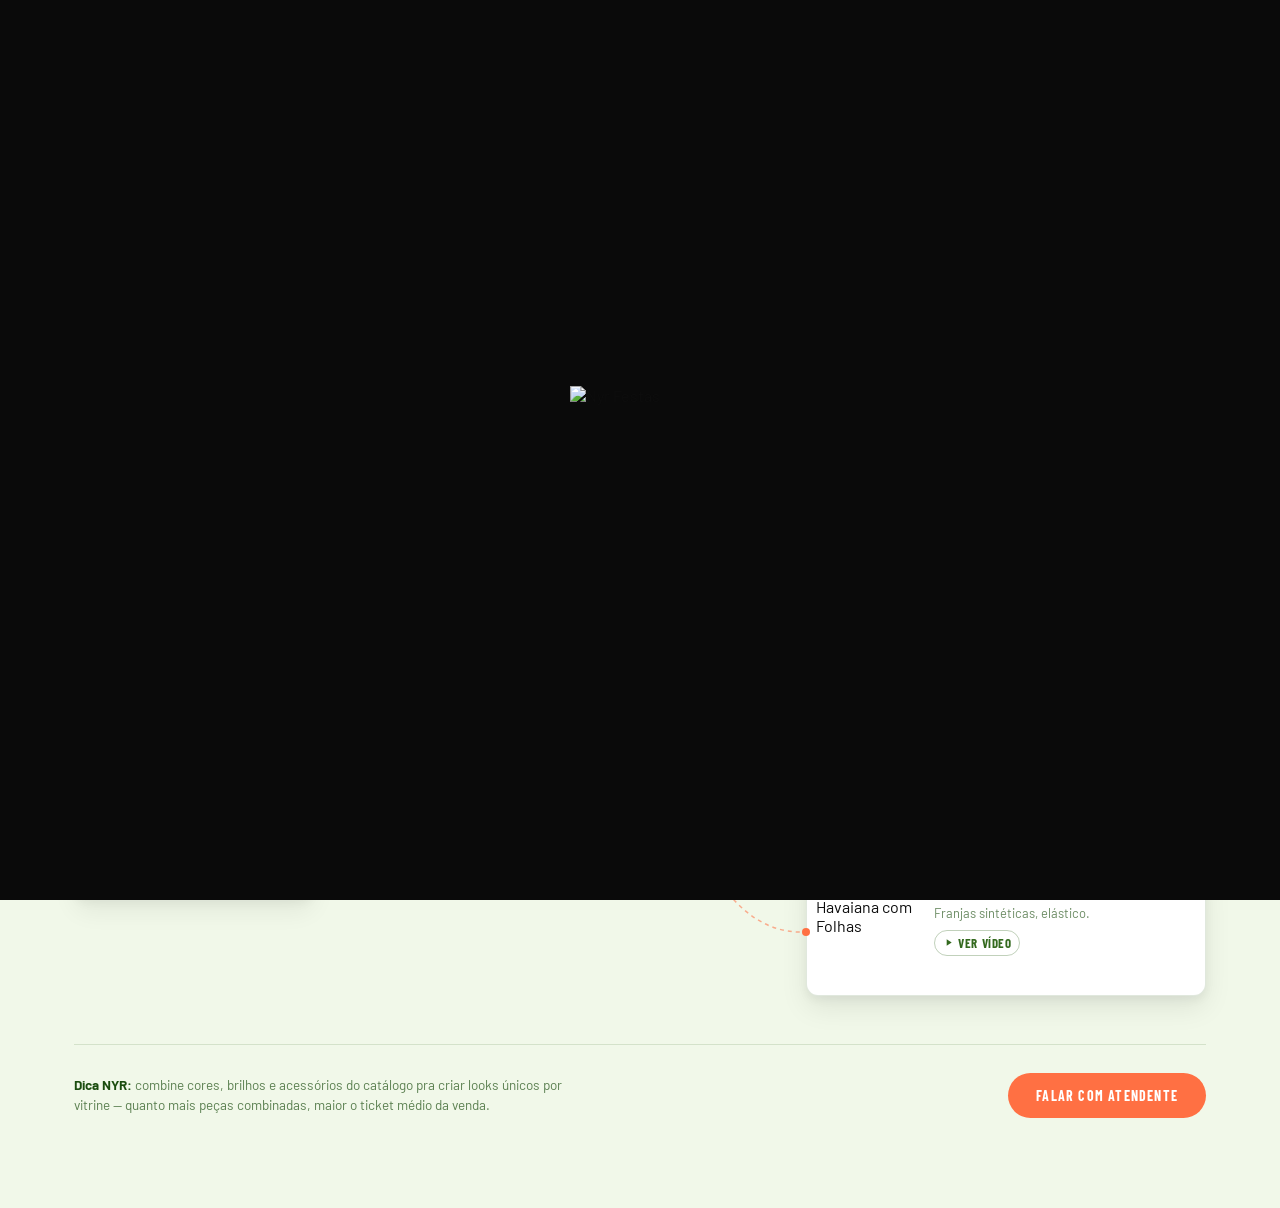
==== commit d6133cbb: "Arquivos prontos" ====
--- a/index.html
+++ b/index.html
@@ -4,2310 +4,45 @@
 <head>
     <meta charset="UTF-8">
     <meta name="viewport" content="width=device-width, initial-scale=1.0">
-    <title>Protótipo v2 — NYR Inspira (3 colunas + hotspots)</title>
+    <title>NYR Inspira — Ideias que vendem | NYR Festas</title>
+
+    <!-- Favicons — mesmos da LP -->
+    <!-- Android -->
+    <link rel="icon" type="image/png" sizes="192x192"
+        href="https://res.cloudinary.com/dzt1kqdbc/image/upload/v1778847399/android-chrome-192x192_zumj1m.png">
+    <link rel="icon" type="image/png" sizes="512x512"
+        href="https://res.cloudinary.com/dzt1kqdbc/image/upload/v1778847401/android-chrome-512x512_vs867f.png">
+
+    <!-- Apple iOS -->
+    <link rel="apple-touch-icon" sizes="180x180"
+        href="https://res.cloudinary.com/dzt1kqdbc/image/upload/v1778847410/apple-touch-icon_eqkoqp.png">
+
+    <!-- Favicon padrão -->
+    <link rel="icon" type="image/png" sizes="32x32"
+        href="https://res.cloudinary.com/dzt1kqdbc/image/upload/v1778847413/favicon-32x32_ei8qnz.png">
+
+    <meta name="description"
+        content="Kits prontos pra vitrine: combinações de acessórios e ideias de decoração de Carnaval do catálogo NYR, pensadas pra lojistas venderem mais.">
+    <link rel="canonical" href="https://nyrfestas.com.br/nyr-inspira">
+
+    <!-- Preview de link (WhatsApp, Instagram, Facebook) -->
+    <meta property="og:type" content="website">
+    <meta property="og:site_name" content="NYR Festas">
+    <meta property="og:locale" content="pt_BR">
+    <meta property="og:title" content="NYR Inspira — Ideias que vendem | NYR Festas">
+    <meta property="og:description"
+        content="Kits prontos pra vitrine: combinações de acessórios e ideias de decoração de Carnaval do catálogo NYR, pensadas pra lojistas venderem mais.">
+    <meta property="og:url" content="https://nyrfestas.com.br/nyr-inspira">
+    <meta property="og:image"
+        content="https://res.cloudinary.com/dzt1kqdbc/image/upload/c_fit,w_760,h_420/c_pad,w_1200,h_630,b_rgb:0d0d0d,f_jpg/v1784644787/LOGO-NYR-BORDA_easifb.webp">
+    <meta property="og:image:width" content="1200">
+    <meta property="og:image:height" content="630">
+    <meta property="og:image:alt" content="NYR Festas — Artigos de Festas">
     <link rel="preconnect" href="https://fonts.googleapis.com">
     <link rel="preconnect" href="https://fonts.gstatic.com" crossorigin>
     <link rel="stylesheet"
         href="https://fonts.googleapis.com/css2?family=Anton&family=Barlow+Condensed:wght@300;400;600;700&family=Barlow:ital,wght@0,400;0,500;0,600;1,400;1,600&family=Caveat:wght@700&display=swap">
-    <style>
-        :root {
-            --white: #ffffff;
-            --black: #0d0d0d;
-            --gray-1: #f5f5f5;
-            --gray-2: #e0e0e0;
-            --gray-text: #6b6b6b;
-            --brand-orange: #f4a000;
-            --radius-card: 16px;
-            --transition: 0.32s cubic-bezier(0.4, 0, 0.2, 1);
-            /* sazonalidade corrente da seção = Carnaval (Bloquinho) —
-               paleta oficial herdada do SEASONS.carnaval do index.html,
-               mesmos nomes de variável usados no applySeason() do site
-               principal, pra já nascer compatível se um dia essa seção
-               for costurada dentro dele */
-            --season-primary: #C2185B;
-            --season-cta: #FF5722;
-            --season-light: #FCE4EC;
-            --season-mid: #FF4081;
-            --season-badge: #FF1744;
-            --season-label: #880E4F;
-            --season-border: #C2185B;
-            /* canais RGB separados (sem #, sem parênteses) — necessários
-               porque rgba() não aceita hex direto; essas duas são
-               atualizadas junto das outras em renderKit(), permitindo que
-               sombras/bordas com opacidade (rgba(var(--x-rgb), 0.2)) também
-               reajam à paleta do kit ativo */
-            --season-primary-rgb: 194, 24, 91;
-            --season-cta-rgb: 255, 87, 34;
-            --season-mid-rgb: 255, 64, 129;
-            --season-badge-rgb: 255, 23, 68;
-            --season-label-rgb: 136, 14, 79;
-        }
-
-        /* ─── LOADER — fundo preto liso (ao contrário da LP, que usa
-           branco + textura). Anel mantém o laranja da marca. z-index
-           acima de TUDO nessa página, inclusive a foto em tela cheia
-           (999) e os modais (999) — por isso 3000. ─── */
-        #inspira-loader {
-            position: fixed;
-            inset: 0;
-            z-index: 3000;
-            background-color: var(--black);
-            /* mobile é o padrão (mobile-first) — tablet/desktop sobrescrevem
-               abaixo. background-size em px explícito (não "cover") porque
-               cada arte foi gerada numa resolução de referência própria
-               (375x840 mobile / 768x1024 tablet / 1440x900 desktop) — o
-               tamanho aqui precisa bater com essa referência pra exibir
-               na densidade certa (as imagens são 2-3x maiores em pixel
-               real, pensadas pra tela retina). background-repeat cobre
-               só a sobra de borda em telas um pouco maiores que a
-               referência — não é a estratégia principal, a imagem única
-               já cobre a tela sozinha na maioria dos casos. */
-            background-image: url('https://res.cloudinary.com/dzt1kqdbc/image/upload/v1790248609/mario-background-nyr-inspira-mobile_xnmrz6.png');
-            background-size: 375px 840px;
-            background-position: top center;
-            background-repeat: repeat;
-            display: flex;
-            align-items: center;
-            justify-content: center;
-            transition: transform 700ms cubic-bezier(0.76, 0, 0.24, 1);
-        }
-
-        @media (min-width: 601px) and (max-width: 1024px) {
-            #inspira-loader {
-                background-image: url('https://res.cloudinary.com/dzt1kqdbc/image/upload/v1790248607/mario-background-nyr-inspira-tablet_dbz55r.png');
-                background-size: 768px 1024px;
-            }
-        }
-
-        @media (min-width: 1025px) {
-            #inspira-loader {
-                background-image: url('https://res.cloudinary.com/dzt1kqdbc/image/upload/v1790248606/mario-background-nyr-inspira-desktop_qx8lwf.png');
-                background-size: 1440px 900px;
-            }
-        }
-
-        #inspira-loader::before {
-            content: '';
-            position: absolute;
-            inset: 0;
-            background: rgba(0, 0, 0, 0.2);
-            z-index: 1;
-            pointer-events: none;
-        }
-
-        #inspira-loader.slide-out {
-            transform: translateY(-100%);
-        }
-
-        .inspira-loader-content {
-            display: flex;
-            flex-direction: column;
-            align-items: center;
-            gap: 18px;
-            position: relative;
-            z-index: 2;
-            /* acima do véu escuro (::before, z-index:1) */
-        }
-
-        /* logo — começa fora da tela embaixo, sobe com fade-in */
-        .inspira-loader-logo {
-            width: 140px;
-            height: auto;
-            display: block;
-            opacity: 0;
-            transform: translateY(65vh);
-        }
-
-        .inspira-loader-logo.animating {
-            animation: inspira-logo-rise 1.2s cubic-bezier(0.16, 1, 0.3, 1) forwards;
-        }
-
-        @keyframes inspira-logo-rise {
-            from {
-                transform: translateY(65vh);
-                opacity: 0;
-            }
-
-            to {
-                transform: translateY(0);
-                opacity: 1;
-            }
-        }
-
-        /* título — legenda abaixo da logo, acima do anel. Simples
-           fade-in, acompanhando o assentamento da logo (sem beat de
-           timing próprio, pra não alongar a sequência) */
-        .inspira-loader-title {
-            width: 480px;
-            max-width: 78vw;
-            height: auto;
-            display: block;
-            /* imagem WebP (1440x690px, fundo transparente), substituindo
-               o texto vivo — "Blueberry" é fonte comercial da biblioteca
-               do Canva, que proíbe uso do arquivo fora da própria
-               plataforma (checado no contrato de licença). 480px é o
-               tamanho de exibição calculado (~5x o texto HTML anterior,
-               já considerando o empilhamento em 2 linhas — largura de
-               "Inspira" sozinha, não a soma com "Nyr"). max-width:78vw
-               evita que ultrapasse a tela em celulares estreitos. */
-            opacity: 0;
-            margin-top: -4px;
-        }
-
-        .inspira-loader-title.animating {
-            animation: inspira-title-fade 0.8s ease-out forwards;
-        }
-
-        @keyframes inspira-title-fade {
-            from {
-                opacity: 0;
-                transform: translateY(8px);
-            }
-
-            to {
-                opacity: 1;
-                transform: translateY(0);
-            }
-        }
-
-        .inspira-loader-ring-wrap {
-            width: 52px;
-            height: 52px;
-            opacity: 0;
-            transition: opacity 0.3s ease;
-            margin-top: 6px;
-        }
-
-        .inspira-loader-ring-wrap.animating {
-            opacity: 1;
-        }
-
-        .inspira-loader-svg {
-            width: 100%;
-            height: 100%;
-            overflow: visible;
-        }
-
-        .inspira-loader-track {
-            fill: none;
-            stroke: rgba(244, 160, 0, 0.2);
-            stroke-width: 2;
-        }
-
-        .inspira-loader-ring {
-            fill: none;
-            stroke: var(--brand-orange);
-            stroke-width: 2.5;
-            stroke-linecap: round;
-            stroke-dasharray: 138.23;
-            stroke-dashoffset: 138.23;
-        }
-
-        .inspira-loader-ring.animating {
-            animation: inspira-draw-ring 2.2s cubic-bezier(0.4, 0, 0.2, 1) forwards;
-        }
-
-        @keyframes inspira-draw-ring {
-            from {
-                stroke-dashoffset: 138.23;
-            }
-
-            to {
-                stroke-dashoffset: 0;
-            }
-        }
-
-        /* trava de animação — nenhuma animação contínua do site roda
-           enquanto o body tiver essa classe (removida via JS só quando
-           o loader termina). O confete (JS, não CSS) tem sua própria
-           trava equivalente — ver 'nyr-loader-done' no script. */
-        .pre-load .hotspot::after,
-        .pre-load .fab-whatsapp::before {
-            animation: none !important;
-        }
-
-        * {
-            box-sizing: border-box;
-            margin: 0;
-            padding: 0;
-        }
-
-        html {
-            overflow-x: hidden;
-            /* o scroll horizontal da página é regido ora pelo <html>, ora
-               pelo <body>, dependendo do navegador — aplicar só no body
-               não é garantia; os dois juntos removem a ambiguidade */
-        }
-
-        body {
-            font-family: 'Barlow', sans-serif;
-            background: #f5f5f5;
-            color: var(--black);
-            overflow-x: hidden;
-            width: 100%;
-            /* contém elementos position:absolute que vazam pra fora da
-               viewport (ex: as setas de navegação, que podem protuberar
-               até ~88px pra fora do .inspira-grid em telas largas) — sem
-               isso, esse vazamento gera barra de rolagem horizontal na
-               página inteira */
-        }
-
-        img {
-            display: block;
-            max-width: 100%;
-        }
-
-        button {
-            font-family: inherit;
-            cursor: pointer;
-            border: none;
-            background: none;
-        }
-
-        /* ═══════════════════════════════════════════════
-           SEÇÃO
-        ═══════════════════════════════════════════════ */
-        .inspira {
-            background: #f7f6f6;
-            padding: 80px 0 90px;
-            position: relative;
-            overflow: hidden;
-            /* overflow:hidden — contém o confete de fundo, que "cai" além
-               dos limites verticais da seção (nasce um pouco acima do
-               topo, morre um pouco abaixo da base, ver .inspira-confetti)
-               position:relative — âncora pras setas de navegação (bordas
-               da seção) e pra alavanca Acessórios/Decoração (canto
-               superior direito) */
-        }
-
-        /* ─── CONFETE DE FUNDO — mesmo mecanismo da hero da LP: <canvas>
-           desenhado via JS a cada frame (requestAnimationFrame,
-           delta-time), física própria por peça (velocidade, rotação,
-           fade-in no respawn), em vez do SVG+CSS-keyframe de antes.
-           Só a paleta de cor muda pra se enquadrar no Carnaval — o resto
-           do mecanismo (classe Piece, loop, resize) é o mesmo. ─── */
-        .inspira-confetti {
-            position: absolute;
-            inset: 0;
-            width: 100%;
-            height: 100%;
-            pointer-events: none;
-            z-index: 0;
-            display: block;
-        }
-
-        .inspira .container {
-            max-width: 1180px;
-            margin: 0 auto;
-            padding: 0 24px;
-            position: relative;
-            /* âncora das setas de navegação — não usamos .inspira-grid
-               porque ela vira display:contents no mobile (perde a caixa).
-               .container tem o mesmo retângulo que .inspira-grid em
-               qualquer largura (grid não tem padding próprio), então
-               trocar a referência não muda nada visualmente fora do
-               mobile */
-        }
-
-        /* ─── CABEÇALHO DA SEÇÃO — fixo, nunca muda com a troca de kit ─── */
-        .inspira-header {
-            text-align: center;
-            margin-bottom: 40px;
-        }
-
-        .inspira-header-eyebrow {
-            font-family: 'Barlow Condensed', sans-serif;
-            font-weight: 700;
-            font-size: 15px;
-            letter-spacing: 4px;
-            text-transform: uppercase;
-            color: var(--season-primary);
-            display: block;
-            margin-bottom: 12px;
-            /* tamanhos replicados de .section-eyebrow (LP) — 15px base,
-               17px em ≥1500px (ver media query lá embaixo) */
-        }
-
-        .inspira-header-title {
-            font-family: 'Anton', sans-serif;
-            font-size: clamp(32px, 5vw, 52px);
-            line-height: 1.05;
-            color: var(--season-label);
-            margin-bottom: 10px;
-            /* tamanhos replicados de .section-title (LP) — mesmo clamp()
-               exato, com bônus em ≥1500px (clamp(52px,3.33vw,64px)) */
-        }
-
-        .inspira-header-title em {
-            color: var(--season-cta);
-            font-style: normal;
-            /* réplica de .section-title em — a "segunda cor" do título,
-               igual ao "Produtos" laranja no exemplo da LP */
-        }
-
-        /* ─── ALAVANCA ACESSÓRIOS/DECORAÇÃO — canto superior direito da
-           seção, grande, tipo switch de tema claro/escuro. Página inicia
-           em Acessórios. ─── */
-        /* ─── ALAVANCA ACESSÓRIOS/DECORAÇÃO — canto superior direito da
-           seção, acima do eyebrow (não mais na mesma faixa vertical, pra
-           não sobrepor em telas estreitas). Página inicia em Acessórios.
-           Pílula interna desliza via JS (updateModePill), medindo o botão
-           ativo de verdade — mais robusto que calc() com gap de flex. ─── */
-        .inspira-mode-toggle {
-            position: absolute;
-            top: 14px;
-            right: 32px;
-            display: inline-flex;
-            background: #ffffff;
-            border-radius: 100px;
-            padding: 4px;
-            gap: 2px;
-            box-shadow:
-                0 1px 2px rgba(var(--season-primary-rgb), 0.06),
-                0 6px 16px rgba(var(--season-primary-rgb), 0.10),
-                0 16px 32px rgba(var(--season-primary-rgb), 0.06);
-            /* borda com leve gradiente em vez de linha sólida cinza-rosa —
-               truque do duplo background (padding-box + border-box) */
-            border: 1px solid transparent;
-            background-image:
-                linear-gradient(#ffffff, #ffffff),
-                linear-gradient(135deg, rgba(var(--season-primary-rgb), 0.35), rgba(var(--season-cta-rgb), 0.35));
-            background-origin: border-box;
-            background-clip: padding-box, border-box;
-            z-index: 6;
-        }
-
-        .inspira-mode-pill {
-            position: absolute;
-            top: 4px;
-            left: 4px;
-            height: calc(100% - 8px);
-            width: 0;
-            background: var(--season-cta);
-            border-radius: 100px;
-            transition: transform 0.35s cubic-bezier(0.65, 0, 0.35, 1), width 0.35s cubic-bezier(0.65, 0, 0.35, 1);
-            z-index: 0;
-        }
-
-        .inspira-mode-btn {
-            position: relative;
-            z-index: 1;
-            display: inline-flex;
-            align-items: center;
-            font-family: 'Anton', sans-serif;
-            font-size: clamp(12px, 1vw, 14px);
-            letter-spacing: 0.3px;
-            text-transform: uppercase;
-            padding: 9px 20px;
-            border-radius: 100px;
-            color: var(--season-primary);
-            background: transparent;
-            transition: color var(--transition);
-            white-space: nowrap;
-        }
-
-        .inspira-mode-btn:not(.active):hover {
-            color: var(--season-cta);
-        }
-
-        .inspira-mode-btn.active {
-            color: #ffffff;
-        }
-
-        /* pontinho que só aparece no botão ativo — micro-detalhe que
-           reforça o estado além da cor, com uma leve animação de entrada */
-        .mode-dot {
-            width: 0;
-            height: 5px;
-            border-radius: 50%;
-            background: #ffffff;
-            opacity: 0;
-            transform: scale(0.4);
-            transition: width var(--transition), opacity var(--transition), transform var(--transition), margin var(--transition);
-        }
-
-        .inspira-mode-btn.active .mode-dot {
-            width: 5px;
-            opacity: 1;
-            transform: scale(1);
-            margin-right: 7px;
-        }
-
-        /* ─── VIEWS (Acessórios / Decoração) — troca com fade+slide sutil ─── */
-        .inspira-view {
-            animation: inspiraViewIn 0.35s ease;
-        }
-
-        @keyframes inspiraViewIn {
-            from {
-                opacity: 0;
-                transform: translateY(8px);
-            }
-
-            to {
-                opacity: 1;
-                transform: translateY(0);
-            }
-        }
-
-        /* ─── DECORAÇÃO — col-left (reaproveitada de Acessórios) + foto à
-           direita, proporção 583:452 (~1.29:1) medida no protótipo ─── */
-        .decor-col-left {
-            text-align: left;
-        }
-
-        .decor-grid {
-            display: grid;
-            grid-template-columns: minmax(280px, 1fr) minmax(300px, 1.29fr);
-            gap: 36px;
-            align-items: center;
-            padding: clamp(20px, 3vw, 40px) 0 clamp(24px, 3vw, 36px);
-        }
-
-        .decor-photo-frame {
-            position: relative;
-            width: 100%;
-            aspect-ratio: 3 / 2;
-            border-radius: 16px;
-            overflow: hidden;
-            background: #f2f2f2;
-        }
-
-        .decor-photo {
-            width: 100%;
-            height: 100%;
-            object-fit: cover;
-            display: block;
-        }
-
-        .decor-photo-placeholder {
-            position: absolute;
-            inset: 0;
-            display: flex;
-            align-items: center;
-            justify-content: center;
-            text-align: center;
-            padding: 24px;
-            background: rgba(var(--season-primary-rgb), 0.05);
-            border: 1px dashed rgba(var(--season-primary-rgb), 0.3);
-            color: rgba(var(--season-label-rgb), 0.55);
-            font-family: 'Barlow Condensed', sans-serif;
-            font-size: 13px;
-            line-height: 1.5;
-        }
-
-        .decor-marker {
-            position: absolute;
-            width: 28px;
-            height: 28px;
-            border-radius: 50%;
-            transform: translate(-50%, -50%);
-            background: var(--season-badge);
-            border: 2px solid #ffffff;
-            box-shadow: 0 2px 8px rgba(0, 0, 0, 0.25);
-            color: #ffffff;
-            font-family: 'Anton', sans-serif;
-            font-size: 13px;
-            display: flex;
-            align-items: center;
-            justify-content: center;
-            cursor: pointer;
-            z-index: 2;
-        }
-
-        /* legenda — largura total, cards verticais (foto em cima, depois
-           título, depois descrição) — diferente dos product-callout de
-           Acessórios, que são horizontais */
-        .decor-legend {
-            display: grid;
-            grid-template-columns: repeat(auto-fill, minmax(200px, 1fr));
-            gap: 18px;
-        }
-
-        .decor-legend-item {
-            position: relative;
-            display: flex;
-            flex-direction: column;
-            height: 100%;
-            border-radius: 14px;
-            border: 1.5px solid rgba(var(--season-primary-rgb), 0.35);
-            background: #ffffff;
-            overflow: hidden;
-            cursor: pointer;
-            transition: var(--transition);
-        }
-
-        .decor-legend-item:hover {
-            border-color: rgba(var(--season-primary-rgb), 0.6);
-        }
-
-        .decor-legend-item.hs-active {
-            border-color: var(--season-cta);
-            box-shadow: 0 0 0 2px rgba(var(--season-cta-rgb), 0.15);
-        }
-
-        .decor-legend-photo {
-            width: 100%;
-            aspect-ratio: 1 / 1;
-            display: block;
-            object-fit: cover;
-            background: #f2f2f2;
-        }
-
-        .decor-legend-number {
-            position: absolute;
-            top: 10px;
-            left: 10px;
-            width: 26px;
-            height: 26px;
-            border-radius: 50%;
-            background: var(--season-badge);
-            color: #ffffff;
-            font-family: 'Anton', sans-serif;
-            font-size: 12px;
-            display: flex;
-            align-items: center;
-            justify-content: center;
-            box-shadow: 0 2px 6px rgba(0, 0, 0, 0.2);
-        }
-
-        .decor-legend-body {
-            display: flex;
-            flex-direction: column;
-            flex: 1;
-            padding: 12px 14px 16px;
-        }
-
-        .decor-legend-name {
-            font-family: 'Anton', sans-serif;
-            font-size: 14px;
-            color: var(--season-label);
-            line-height: 1.15;
-            margin-bottom: 0;
-        }
-
-        .decor-legend-desc {
-            font-size: 12px;
-            color: rgba(var(--season-label-rgb), 0.65);
-            line-height: 1.4;
-        }
-
-        @media (max-width: 800px) {
-            .decor-grid {
-                grid-template-columns: 1fr;
-            }
-
-            .decor-marker {
-                width: 20px;
-                height: 20px;
-                font-size: 10px;
-                border-width: 1.5px;
-            }
-        }
-
-        /* ─── ≤465px: decor-legend vira lista horizontal, igual
-           col-right/product-callout de Acessórios (foto pequena ao lado
-           do texto, não mais card vertical empilhado) — mesmo HTML
-           (title-row/ref/video-btn já são os mesmos de product-callout,
-           só decor-legend-item/photo/body mudam de eixo aqui) ─── */
-        @media (max-width: 465px) {
-            .decor-legend {
-                display: flex;
-                flex-direction: column;
-                gap: clamp(6.5px, 0.85vw, 9.1px);
-            }
-
-            .decor-legend-item {
-                display: flex;
-                flex-direction: row;
-                align-items: flex-start;
-                gap: clamp(6.5px, 1.04vw, 10.4px);
-                padding: clamp(6.5px, 0.78vw, 9.1px);
-            }
-
-            .decor-legend-photo {
-                width: clamp(72px, 9vw, 108px);
-                aspect-ratio: 1 / 1;
-                border-radius: 10px;
-                flex-shrink: 0;
-                background: #ffffff;
-                /* sem o cinza de fundo nessa faixa — fica branco puro,
-                   igual product-callout-photo (que nunca teve fundo próprio) */
-            }
-
-            .decor-legend-number {
-                width: 20px;
-                height: 20px;
-                font-size: 10px;
-                top: 6px;
-                left: 6px;
-            }
-
-            .decor-legend-body {
-                padding: 2px 0 0;
-            }
-        }
-
-        /* ─── SEASON-TABS — trocam o kit exibido dentro da sazonalidade corrente ─── */
-        .inspira-tabs {
-            display: flex;
-            justify-content: center;
-            align-items: center;
-            gap: 10px;
-            margin-top: 26px;
-            flex-wrap: wrap;
-            max-width: 640px;
-            margin-left: auto;
-            margin-right: auto;
-        }
-
-        .inspira-tab {
-            font-family: 'Barlow Condensed', sans-serif;
-            font-size: 14px;
-            font-weight: 600;
-            letter-spacing: 0.6px;
-            text-transform: uppercase;
-            color: rgba(var(--season-label-rgb), 0.55);
-            background: #ffffff;
-            border: 1.5px solid rgba(var(--season-primary-rgb), 0.5);
-            padding: 10px 24px;
-            border-radius: 100px;
-            transition: color var(--transition), background var(--transition), border-color var(--transition);
-        }
-
-        .inspira-tab:hover {
-            color: var(--season-label);
-            border-color: rgba(var(--season-primary-rgb), 0.8);
-        }
-
-        .inspira-tab.active {
-            color: #ffffff;
-            background: var(--season-cta);
-            border-color: var(--season-cta);
-        }
-
-        .inspira-grid {
-            display: grid;
-            grid-template-columns: minmax(200px, 240px) minmax(260px, 1fr) minmax(320px, 400px);
-            grid-template-areas: "left model right";
-            gap: 36px;
-            align-items: center;
-            /* position:relative removido — .inspira-grid não é mais o
-               ancestral posicionado das setas (agora é .container, ver
-               updateNavArrowPosition). Mantê-la position:relative aqui
-               criava uma inconsistência: em ≤564px o JS calcula a
-               posição relativa ao .container (grid vira display:contents
-               e perde a caixa), mas em >564px o grid continuava sendo
-               uma caixa real e MAIS PRÓXIMA que o container — o
-               navegador ancorava ali, não no container que o JS estava
-               presumindo, desalinhando as setas verticalmente */
-        }
-
-        .col-left {
-            grid-area: left;
-        }
-
-        .col-model {
-            grid-area: model;
-        }
-
-        .model-stack,
-        .decor-photo-stack {
-            display: flex;
-            flex-direction: column;
-            align-items: center;
-            /* agrupa .model-frame + .kit-switcher-indicator (ou o
-               equivalente de decoração) num único filho, pra empilhar
-               verticalmente sem depender da direção do flex do pai */
-        }
-
-        .col-right {
-            grid-area: right;
-        }
-
-        /* ─── COLUNA 1 — Título + Monte Seu Kit ─── */
-        .col-left {
-            text-align: left;
-        }
-
-        .inspira-eyebrow {
-            font-family: 'Caveat', cursive;
-            display: inline-flex;
-            align-items: center;
-            gap: clamp(5px, 0.68vw + 1.17px, 10px);
-            font-size: clamp(13px, 0.54vw + 9.93px, 17px);
-            letter-spacing: 2px;
-            text-transform: uppercase;
-            color: var(--season-primary);
-            margin-bottom: clamp(2px, 0.27vw + 0.47px, 4px);
-        }
-
-        .inspira-eyebrow::before {
-            content: '';
-            width: clamp(11px, 2.04vw - 0.49px, 26px);
-            height: 3px;
-            background: var(--season-primary);
-        }
-
-        .inspira-title {
-            font-family: 'Caveat', cursive;
-            font-weight: 700;
-            font-size: clamp(40px, 4.35vw + 15.48px, 72px);
-            line-height: 1.02;
-            color: var(--season-label);
-        }
-
-        .inspira-sub {
-            font-size: clamp(15px, 0.41vw + 12.70px, 18px);
-            line-height: 1.5;
-            color: rgba(var(--season-label-rgb), 0.7);
-            margin: clamp(6px, 1.09vw - 0.13px, 14px) 0 clamp(3px, 0.41vw + 0.70px, 6px);
-            text-align: left;
-            /* explícito aqui, não só herdado de .col-left/.decor-col-left
-               — em ≤564px, .col-left também vira display:contents, e
-               herança de propriedade através de display:contents é
-               historicamente instável entre navegadores. Deixar
-               explícito na própria regra remove essa dependência por
-               completo, pras duas abas, em qualquer largura. */
-        }
-
-        .kit-summary-card {
-            background: rgba(var(--season-primary-rgb), 0.06);
-            border: 1px solid rgba(var(--season-primary-rgb), 0.25);
-            border-radius: 14px;
-            padding: clamp(9px, 1.22vw + 2.10px, 18px);
-            box-shadow: 0 4px 10px rgba(0, 0, 0, 0.04), 0 12px 24px rgba(0, 0, 0, 0.06);
-        }
-
-        .kit-summary-label {
-            display: inline-block;
-            background: var(--season-cta);
-            color: #ffffff;
-            font-family: 'Barlow Condensed', sans-serif;
-            font-size: clamp(8.5px, 0.34vw + 6.58px, 11px);
-            font-weight: 700;
-            letter-spacing: 1.5px;
-            text-transform: uppercase;
-            padding: clamp(2px, 0.27vw + 0.47px, 4px) clamp(6px, 0.54vw + 2.93px, 10px);
-            border-radius: 100px;
-            margin-bottom: clamp(6px, 1.09vw - 0.13px, 14px);
-        }
-
-        .kit-summary-icons {
-            display: flex;
-            align-items: center;
-            flex-wrap: wrap;
-            row-gap: 8px;
-            gap: clamp(3px, 0.41vw + 0.70px, 6px);
-            margin-bottom: clamp(6px, 1.09vw - 0.13px, 14px);
-        }
-
-        .kit-summary-icons img {
-            width: clamp(27px, 2.58vw + 12.44px, 46px);
-            height: clamp(27px, 2.58vw + 12.44px, 46px);
-            border-radius: 8px;
-            object-fit: cover;
-        }
-
-        /* placeholder-swatch some com a borda tracejada só nesse contexto
-           (ícone pequeno do resumo) — os placeholders maiores (foto de
-           produto/cenário) continuam com a borda, não mencionados no
-           pedido */
-        .kit-summary-icons .placeholder-swatch {
-            border: none;
-        }
-
-        .kit-summary-icons span {
-            font-family: 'Anton', sans-serif;
-            font-size: clamp(10px, 0.68vw + 6.17px, 15px);
-            color: rgba(var(--season-mid-rgb), 0.8);
-        }
-
-        /* swatch placeholder — usado enquanto não há foto real da peça */
-        .placeholder-swatch {
-            display: flex;
-            align-items: center;
-            justify-content: center;
-            background: rgba(var(--season-primary-rgb), 0.05);
-            border: 1px dashed rgba(var(--season-primary-rgb), 0.3);
-            color: rgba(var(--season-label-rgb), 0.5);
-            font-family: 'Barlow Condensed', sans-serif;
-            text-align: center;
-            line-height: 1.2;
-        }
-
-        /* variante de .placeholder-swatch pra quando já existe foto real —
-           mesmo tamanho/formato (46x46, cantos arredondados), mas sem a
-           borda tracejada/fundo tintado, já que ali dentro vai uma <img>
-           de verdade, não mais texto */
-        .kit-summary-icon {
-            width: 46px;
-            height: 46px;
-            border-radius: 8px;
-            overflow: hidden;
-            flex-shrink: 0;
-        }
-
-        .kit-summary-icon img {
-            width: 100%;
-            height: 100%;
-            object-fit: cover;
-            display: block;
-        }
-
-        .kit-summary-card p {
-            font-size: clamp(13px, 0.41vw + 10.70px, 16px);
-            line-height: 1.5;
-            color: rgba(var(--season-label-rgb), 0.7);
-        }
-
-        /* ─── COLUNA 2 — Foto + hotspots ───
-           A imagem fica MAIOR que as colunas vizinhas de propósito: como é o
-           único conteúdo alto dessa coluna, ela dita a altura da linha do
-           grid inteira — o texto da col-left e os cards da col-right, que
-           são mais curtos, ficam centralizados (align-items:center no
-           .inspira-grid) e "sobram" espaço vazio acima/abaixo, dando a
-           impressão de que a foto invade esse espaço. Continua contida
-           dentro do padding da seção .inspira, não rompe a seção. */
-        .col-model {
-            position: relative;
-            display: flex;
-            justify-content: flex-start;
-            align-items: center;
-            min-width: 0;
-            overflow: visible;
-        }
-
-        .model-frame {
-            position: relative;
-            width: fit-content;
-            margin-left: clamp(-30px, -18.75vw + 330px, 30px);
-            /* oscila de -30px em 1920px até +30px em 1600px (transição
-               mais rápida que antes). Acima de 1920px trava em -30px;
-               abaixo de 1600px trava em +30px, até a faixa fixa de
-               -40px assumir em 1179px (ver media query abaixo) — de
-               900px pra baixo, o breakpoint tablet assume e força
-               margin-left:0 (regra já existente, não alterada aqui).
-               height segue removida, a pedido */
-        }
-
-        .model-photo {
-            display: block;
-            height: 100%;
-            width: auto;
-            object-fit: contain;
-            transition: opacity 0.25s ease;
-        }
-
-        /* ─── setas de navegação — ciclam entre os kits. Ancoradas nas
-           bordas da SEÇÃO (.inspira), não mais coladas no modelo — porque
-           trocar de kit muda tudo (foto, texto, produtos), não só a foto,
-           então a navegação merece ser um controle de nível de seção.
-           "top" é definido via JS (updateNavArrowPosition), pra alinhar
-           verticalmente com o centro do .model-frame mesmo a seção
-           inteira (com cabeçalho + rodapé) sendo mais alta que a foto. ─── */
-        .model-nav-arrow,
-        .decor-nav-arrow {
-            position: absolute;
-            width: 48px;
-            height: 48px;
-            border-radius: 50%;
-            background: #ffffff;
-            border: 1.5px solid rgba(var(--season-primary-rgb), 0.5);
-            color: var(--season-primary);
-            font-size: 26px;
-            line-height: 1;
-            display: flex;
-            align-items: center;
-            justify-content: center;
-            cursor: pointer;
-            box-shadow: 0 4px 14px rgba(var(--season-primary-rgb), 0.1);
-            transition: background var(--transition), color var(--transition), border-color var(--transition);
-            z-index: 5;
-        }
-
-        .model-nav-arrow:hover,
-        .decor-nav-arrow:hover {
-            background: var(--season-cta);
-            color: #ffffff;
-            border-color: var(--season-cta);
-        }
-
-        .model-nav-prev,
-        .model-nav-next {
-            /* left/right calculados via JS (updateNavArrowGap) — usar
-               right:100%+margin gerou confusão de sinal duas vezes
-               seguidas; pixels diretos em JS são inequívocos */
-        }
-
-        /* ─── indicador de kit ativo (nome + dots), sincronizado com as tabs ─── */
-        .kit-switcher-indicator,
-        .decor-switcher-indicator {
-            display: flex;
-            flex-direction: column;
-            align-items: center;
-            gap: 14px;
-            margin-top: 22px;
-        }
-
-        .kit-switcher-label,
-        .decor-switcher-label {
-            font-family: 'Anton', sans-serif;
-            font-size: clamp(18px, 1.8vw, 24px);
-            font-weight: 400;
-            color: var(--season-label);
-            letter-spacing: 0.3px;
-            text-transform: uppercase;
-        }
-
-        .kit-switcher-count,
-        .decor-switcher-count {
-            opacity: 0.6;
-            font-family: 'Barlow Condensed', sans-serif;
-            font-weight: 600;
-        }
-
-        .kit-switcher-dots,
-        .decor-switcher-dots {
-            display: flex;
-            gap: 10px;
-        }
-
-        .kit-dot,
-        .decor-dot {
-            width: 11px;
-            height: 11px;
-            border-radius: 50%;
-            background: rgba(var(--season-primary-rgb), 0.25);
-            cursor: pointer;
-            transition: background var(--transition), transform var(--transition);
-        }
-
-        .kit-dot.active,
-        .decor-dot.active {
-            background: var(--season-cta);
-            transform: scale(1.3);
-        }
-
-        /* mantido apenas como referência de fallback, não é mais usado no momento */
-        .model-placeholder {
-            width: 100%;
-            height: 100%;
-            display: flex;
-            flex-direction: column;
-            align-items: center;
-            justify-content: center;
-            border: 2px dashed rgba(255, 255, 255, 0.18);
-            border-radius: 14px;
-            gap: 10px;
-        }
-
-        .model-placeholder svg {
-            width: 46%;
-            opacity: 0.28;
-        }
-
-        .model-placeholder-label {
-            font-family: 'Barlow Condensed', sans-serif;
-            font-size: 11px;
-            letter-spacing: 1px;
-            text-transform: uppercase;
-            color: rgba(255, 255, 255, 0.35);
-            text-align: center;
-            max-width: 180px;
-            line-height: 1.4;
-        }
-
-        /* hotspot dots — posições em % ilustrativas, calibrar com a foto real */
-        .hotspot {
-            position: absolute;
-            width: 8px;
-            height: 8px;
-            border-radius: 50%;
-            background: var(--season-badge);
-            border: 1.5px solid rgba(255, 255, 255, 0.9);
-            box-shadow: 0 0 0 2px rgba(var(--season-badge-rgb), 0.25);
-            transform: translate(-50%, -50%);
-            z-index: 3;
-            cursor: pointer;
-            /* clicável — pula até o card de produto correspondente, ver
-               scrollToCard() no JS */
-        }
-
-        /* ─── SWIPE-ZONE — scroll-snap nativo usado como DETECTOR de
-           gesto (não é um carrossel de slides de verdade — só 3 âncoras
-           vazias). Mesma técnica já usada nos carrosséis da LP principal
-           (SERVICES/PRODUCTS/REDE COMERCIAL), adaptada aqui porque nosso
-           conteúdo troca por substituição (renderKit/renderDecorKit), não
-           por múltiplas fotos pré-renderizadas lado a lado. z-index
-           abaixo do hotspot(3)/decor-marker(2), então cliques neles
-           continuam funcionando normalmente; deslizar em qualquer outro
-           ponto da foto aciona a troca de kit — ver setupSwipeZone no JS. */
-        .swipe-zone {
-            position: absolute;
-            inset: 0;
-            z-index: 1;
-            display: none;
-            /* cada contexto liga a sua faixa de largura própria, nas
-               media queries no fim do arquivo (≤900px Acessórios,
-               ≤800px Decoração) */
-        }
-
-        .swipe-zone-track {
-            width: 100%;
-            height: 100%;
-            display: flex;
-            overflow-x: scroll;
-            overflow-y: hidden;
-            scroll-snap-type: x mandatory;
-            -webkit-overflow-scrolling: touch;
-            scrollbar-width: none;
-        }
-
-        .swipe-zone-track::-webkit-scrollbar {
-            display: none;
-        }
-
-        .swipe-zone-anchor {
-            flex: 0 0 100%;
-            height: 100%;
-            scroll-snap-align: start;
-        }
-
-        /* ─── FOTO EM TELA CHEIA — "promove" o próprio .model-frame /
-           .decor-photo-frame que já existe (não é um modal com conteúdo
-           duplicado) — mas hotspots/marcadores/swipe são desligados nesse
-           estado (ver regras abaixo e JS), já que aqui é só visualização. ─── */
-        .photo-expand-btn {
-            position: absolute;
-            bottom: 10px;
-            right: 10px;
-            width: 34px;
-            height: 34px;
-            border-radius: 50%;
-            background: rgba(0, 0, 0, 0.55);
-            color: #ffffff;
-            border: none;
-            font-size: 16px;
-            display: flex;
-            align-items: center;
-            justify-content: center;
-            cursor: pointer;
-            z-index: 4;
-            /* acima do swipe-zone(1)/decor-marker(2)/hotspot(3) — sempre
-               clicável, mesmo se algum marcador cair perto do canto */
-        }
-
-        /* réplica de .modal-video-close da LP — 36px, sem borda, com blur,
-           em vez do botão maior/com borda que tínhamos antes */
-        .photo-close-btn {
-            position: absolute;
-            top: 16px;
-            right: 16px;
-            width: 42px;
-            height: 42px;
-            border-radius: 50%;
-            border: 1.5px solid rgba(255, 255, 255, 0.5);
-            background: rgba(255, 255, 255, 0.2);
-            color: #ffffff;
-            font-size: 24px;
-            line-height: 1;
-            display: none;
-            align-items: center;
-            justify-content: center;
-            cursor: pointer;
-            backdrop-filter: blur(6px);
-            -webkit-backdrop-filter: blur(6px);
-            transition: background 0.2s;
-            z-index: 1001;
-        }
-
-        .photo-close-btn:hover {
-            background: rgba(255, 255, 255, 0.28);
-        }
-
-        .is-photo-fullscreen .photo-close-btn {
-            display: flex;
-        }
-
-        .is-photo-fullscreen .photo-expand-btn {
-            display: none;
-        }
-
-        /* hotspots, marcadores e a faixa de swipe somem em tela cheia —
-           aqui é só visualização, trocar de kit/produto não faz sentido
-           dentro desse estado (e evita o bug de reposicionamento da
-           swipe-zone ao redimensionar o frame — ver JS) */
-        .is-photo-fullscreen #hotspotsLayer,
-        .is-photo-fullscreen #decorMarkersLayer,
-        .is-photo-fullscreen #connectorSvg,
-        .is-photo-fullscreen .swipe-zone {
-            display: none;
-        }
-
-        /* camada de fundo clicável — cobre tudo atrás da foto; clicar
-           nela fecha o modo tela cheia (igual .modal-video-overlay da
-           LP), sem interferir no clique na foto em si */
-        .photo-fullscreen-backdrop {
-            display: none;
-        }
-
-        .is-photo-fullscreen .photo-fullscreen-backdrop {
-            display: block;
-            position: absolute;
-            inset: 0;
-            z-index: 0;
-        }
-
-        /* especificidade de 2 classes (0-2-0) vence qualquer regra de
-           media query que define largura/altura de .model-frame ou
-           .decor-photo-frame (todas com especificidade 0-1-0) — não
-           precisa de !important nem duplicar regra por breakpoint.
-           Fundo replicando .modal-video-overlay da LP: preto da marca
-           semi-transparente + blur, não mais preto quase opaco. */
-        .model-frame.is-photo-fullscreen,
-        .decor-photo-frame.is-photo-fullscreen {
-            position: fixed;
-            inset: 0;
-            width: 100vw;
-            height: 100vh;
-            max-width: none;
-            aspect-ratio: unset;
-            margin: 0;
-            background: rgba(13, 13, 13, 0.55);
-            backdrop-filter: blur(12px);
-            -webkit-backdrop-filter: blur(12px);
-            border-radius: 0;
-            display: flex;
-            align-items: center;
-            justify-content: center;
-            z-index: 999;
-            padding: 24px;
-            box-sizing: border-box;
-        }
-
-        .model-frame.is-photo-fullscreen .model-photo,
-        .decor-photo-frame.is-photo-fullscreen .decor-photo {
-            position: relative;
-            z-index: 1;
-            width: auto;
-            height: auto;
-            max-width: 100%;
-            max-height: 100%;
-            object-fit: contain;
-            /* contain, não cover — em tela cheia queremos ver a foto
-               inteira, não cortada pra preencher a proporção do frame.
-               overflow-y:auto entra só se, mesmo assim, a foto ainda não
-               couber (proporção muito alta numa tela muito baixa) —
-               nunca a página por trás rola, só a própria foto */
-            overflow-y: auto;
-        }
-
-        .hotspot::after {
-            content: '';
-            position: absolute;
-            inset: -4px;
-            border-radius: 50%;
-            border: 1.5px solid rgba(var(--season-badge-rgb), 0.5);
-            animation: hotspot-pulse 2.2s ease-out infinite;
-        }
-
-        @keyframes hotspot-pulse {
-            0% {
-                transform: scale(0.8);
-                opacity: 1;
-            }
-
-            100% {
-                transform: scale(1.9);
-                opacity: 0;
-            }
-        }
-
-        /* posições calibradas do Bloquinho original (foto antiga) foram
-           removidas daqui — o sistema agora usa posição inline via style
-           (left/top em %), gerada dinamicamente por placeholderHotspots()
-           no JS, já que cada kit tem sua própria foto e contagem de peças */
-
-        /* ─── linhas conectoras (SVG overlay) ─── */
-        .connector-svg {
-            position: absolute;
-            inset: 0;
-            width: 100%;
-            height: 100%;
-            pointer-events: none;
-            z-index: 1;
-            overflow: visible;
-        }
-
-        .connector-svg path {
-            fill: none;
-            stroke: rgba(var(--season-badge-rgb), 0.55);
-            stroke-width: 1.5;
-            stroke-dasharray: 4 4;
-        }
-
-        /* ─── COLUNA 3 — cards de produto ─── */
-        .col-right {
-            display: flex;
-            flex-direction: column;
-            gap: clamp(6.5px, 0.85vw, 9.1px);
-        }
-
-        .product-callout {
-            position: relative;
-            background: #ffffff;
-            border: 1px solid rgba(var(--season-primary-rgb), 0.15);
-            border-radius: 12px;
-            padding: clamp(6.5px, 0.78vw, 9.1px);
-            display: flex;
-            gap: clamp(6.5px, 1.04vw, 10.4px);
-            align-items: flex-start;
-            box-shadow: 0 4px 10px rgba(0, 0, 0, 0.05), 0 12px 28px rgba(0, 0, 0, 0.08);
-            transition: border-color var(--transition), box-shadow var(--transition), transform var(--transition);
-            /* sombra em duas camadas (perto/longe) — precisa se destacar
-               mais agora que o fundo não é mais uma cor sólida contrastante
-               (era rosa liso, virou cinza quase branco + confete) */
-        }
-
-        .product-callout:hover {
-            border-color: var(--season-cta);
-            box-shadow: 0 6px 14px rgba(0, 0, 0, 0.07), 0 16px 34px rgba(0, 0, 0, 0.1);
-            transform: translateY(-2px);
-        }
-
-        .product-callout.hs-active {
-            border-color: var(--season-cta);
-            border-width: 2px;
-            box-shadow: 0 0 0 4px rgba(var(--season-cta-rgb), 0.18);
-            transition: border-color var(--transition), border-width var(--transition), box-shadow var(--transition);
-            /* acende ao clicar no hotspot correspondente na foto — ver
-               jump() no JS, que adiciona essa classe e some sozinha
-               depois de alguns segundos */
-        }
-
-        .product-callout-photo {
-            width: clamp(72px, 9vw, 108px);
-            aspect-ratio: 1 / 1;
-            /* aspect-ratio garante que a altura acompanhe a largura fluida
-               na mesma proporção — nunca esprema/estique a imagem */
-            border-radius: 10px;
-            overflow: hidden;
-            flex-shrink: 0;
-        }
-
-        .product-callout-photo img {
-            width: 100%;
-            height: 100%;
-            object-fit: cover;
-        }
-
-        .product-callout-body {
-            flex: 1;
-            min-width: 0;
-            padding-top: 2px;
-        }
-
-        .product-callout-title-row {
-            display: flex;
-            align-items: baseline;
-            gap: 4px;
-            flex-wrap: wrap;
-            margin-bottom: 6px;
-        }
-
-        /* dentro da legenda de Decoração especificamente, ref e nome vão
-           cada um em sua própria linha — diferente de Acessórios, onde
-           ficam lado a lado. Escopado só pra .decor-legend-body pra não
-           afetar os product-callout de Acessórios, que usam essa mesma
-           classe .product-callout-title-row */
-        .decor-legend-body .product-callout-title-row {
-            flex-direction: column;
-            align-items: flex-start;
-            gap: 2px;
-        }
-
-        /* ≤465px: ref+nome voltam a dividir a mesma linha, igual
-           Acessórios — precisa vir DEPOIS da regra acima (mesma
-           especificidade, 2 classes) pra vencer o empate; antes estava
-           mais cedo no arquivo e por isso nunca aplicava, mesmo com a
-           media query batendo — empate de especificidade é resolvido
-           por ordem no arquivo, não por posição dentro/fora de @media */
-        @media (max-width: 465px) {
-            .decor-legend-body .product-callout-title-row {
-                flex-direction: row;
-                align-items: baseline;
-                gap: 4px;
-            }
-        }
-
-        .product-callout-ref {
-            font-family: 'Barlow Condensed', sans-serif;
-            font-size: clamp(10.8px, 0.23vw + 9.50px, 12.5px);
-            font-weight: 600;
-            letter-spacing: 1.2px;
-            color: rgba(var(--season-label-rgb), 0.45);
-            flex-shrink: 0;
-        }
-
-        .product-callout-name {
-            font-family: 'Anton', sans-serif;
-            font-size: 15px;
-            letter-spacing: 0.2px;
-            color: var(--season-label);
-            line-height: 1.22;
-        }
-
-        .product-callout-desc {
-            font-family: 'Barlow', sans-serif;
-            font-size: clamp(11.5px, 0.20vw + 10.35px, 13px);
-            line-height: 1.45;
-            color: rgba(var(--season-label-rgb), 0.65);
-            margin-bottom: 7px;
-        }
-
-        .product-callout-video-btn {
-            display: inline-flex;
-            align-items: center;
-            align-self: flex-start;
-            gap: 4px;
-            margin-top: auto;
-            /* align-self:flex-start — sem isso, dentro de
-               .decor-legend-body (flex-column, stretch por padrão), o
-               botão esticava pra 100% da largura do card. Título/desc
-               continuam esticando normalmente (sem align-self), porque
-               precisam da largura cheia pra quebrar linha certo — só o
-               botão precisava sair do stretch */
-            /* empurra o botão pro fundo do card — só tem efeito real
-               dentro de .decor-legend-body (que é flex-column); em
-               .product-callout-body (Acessórios, não é flex) isso não
-               faz nada, comportamento inalterado lá */
-            padding: clamp(3.25px, 0.39vw, 3.9px) clamp(5.85px, 0.65vw, 7.8px);
-            border: 1.5px solid rgba(var(--season-primary-rgb), 0.3);
-            border-radius: 100px;
-            color: var(--season-primary);
-            font-family: 'Barlow Condensed', sans-serif;
-            font-size: clamp(11.5px, 0.20vw + 10.35px, 13px);
-            font-weight: 700;
-            letter-spacing: 0.6px;
-            text-transform: uppercase;
-            transition: border-color var(--transition), color var(--transition);
-        }
-
-        .product-callout-video-btn:hover {
-            border-color: var(--season-cta);
-            color: var(--season-cta);
-        }
-
-        .product-callout-video-btn svg {
-            width: 11px;
-            height: 11px;
-            fill: currentColor;
-            flex-shrink: 0;
-        }
-
-        /* ─── "Vídeo não disponível" — réplica exata do padrão já usado
-           na seção Products da LP. Troca o botão inteiro (não é o mesmo
-           .product-callout-video-btn com texto diferente) quando o
-           produto não tem p.video cadastrado. Clicar nele revela uma
-           mensagem inline por 2,5s — não abre modal nenhum, já que não
-           há vídeo pra mostrar. ─── */
-        .product-callout-video-btn-no-video {
-            display: inline-flex;
-            align-items: center;
-            align-self: flex-start;
-            gap: 4px;
-            margin-top: auto;
-            padding: clamp(3.25px, 0.39vw, 3.9px) clamp(5.85px, 0.65vw, 7.8px);
-            border: none;
-            border-radius: 100px;
-            background: rgba(var(--season-label-rgb), 0.12);
-            color: rgba(var(--season-label-rgb), 0.6);
-            font-family: 'Barlow Condensed', sans-serif;
-            font-size: clamp(11.5px, 0.20vw + 10.35px, 13px);
-            font-weight: 700;
-            letter-spacing: 0.6px;
-            text-transform: uppercase;
-            cursor: pointer;
-            opacity: 0.85;
-            transition: opacity var(--transition);
-        }
-
-        .product-callout-video-btn-no-video:hover {
-            opacity: 0.65;
-        }
-
-        .product-callout-video-btn-no-video svg {
-            width: 11px;
-            height: 11px;
-            flex-shrink: 0;
-        }
-
-        .no-video-msg {
-            display: block;
-            font-family: 'Barlow Condensed', sans-serif;
-            font-size: 10.5px;
-            letter-spacing: 0.4px;
-            color: var(--gray-text);
-            max-height: 0;
-            overflow: hidden;
-            opacity: 0;
-            margin-top: 0;
-            transition: max-height 0.25s ease, opacity 0.25s ease, margin-top 0.25s ease;
-        }
-
-        .no-video-msg.visible {
-            max-height: 32px;
-            opacity: 1;
-            margin-top: 5px;
-        }
-
-        /* pontinho de origem da linha, do lado do card (coluna 3) */
-        .product-callout::before {
-            content: '';
-            position: absolute;
-            width: 8px;
-            height: 8px;
-            border-radius: 50%;
-            background: var(--season-badge);
-            top: 50%;
-            left: -5px;
-            transform: translateY(-50%);
-        }
-
-        /* ─── rodapé da seção: dica + cta ─── */
-        .inspira-footer {
-            margin-top: 48px;
-            display: flex;
-            align-items: center;
-            justify-content: space-between;
-            gap: 24px;
-            flex-wrap: wrap;
-            border-top: 1px solid rgba(var(--season-primary-rgb), 0.15);
-            padding-top: 28px;
-        }
-
-        .inspira-tip {
-            font-size: 13.5px;
-            line-height: 1.5;
-            color: rgba(var(--season-label-rgb), 0.7);
-            max-width: 520px;
-        }
-
-        .inspira-tip strong {
-            color: var(--season-label);
-        }
-
-        .inspira-btn {
-            flex-shrink: 0;
-            background: var(--season-cta);
-            color: #ffffff;
-            font-family: 'Barlow Condensed', sans-serif;
-            font-size: 14px;
-            font-weight: 700;
-            letter-spacing: 1.2px;
-            text-transform: uppercase;
-            padding: 14px 28px;
-            border-radius: 100px;
-            transition: transform var(--transition);
-        }
-
-        .inspira-btn:hover {
-            transform: translateY(-2px);
-        }
-
-        /* ─── BÔNUS EM TELAS LARGAS (≥1500px) — replica o padrão da LP,
-           que também dá um acréscimo de tamanho de fonte nessa faixa.
-           Nosso clamp() trava em 1300px e não cresce mais sozinho; essa
-           camada retoma o crescimento acima disso, só nos papéis que já
-           estão alinhados à LP na base (os que ainda não foram alinhados,
-           ou que a própria LP não bonifica em 1500px, ficam de fora por
-           enquanto). ─── */
-        @media (min-width: 1500px) {
-            .inspira-eyebrow {
-                font-size: 17px;
-                /* LP: .section-eyebrow em ≥1500px */
-            }
-
-            .product-callout-desc {
-                font-size: 15px;
-                /* LP: .card-desc em ≥1500px */
-            }
-
-            .inspira-header-eyebrow {
-                font-size: 17px;
-                /* LP: .section-eyebrow em ≥1500px */
-            }
-
-            .inspira-header-title {
-                font-size: clamp(52px, 3.33vw, 64px);
-                /* LP: .section-title em ≥1500px */
-            }
-
-            .inspira-sub {
-                font-size: 20px;
-            }
-
-            .kit-summary-card p {
-                font-size: 18px;
-            }
-        }
-
-        /* ─── responsivo ─── */
-        /* faixa 901px–1179px: margin-left fixo em -40px (fora da
-           oscilação -30↔30 de cima, e antes do breakpoint tablet
-           assumir com margin-left:0 em ≤900px) */
-        @media (max-width: 1179px) and (min-width: 901px) {
-            .model-frame {
-                margin-left: -40px;
-            }
-        }
-
-        /* ─── BREAKPOINT A (testando: 900px) — só a col-right quebra pra
-           baixo; col-left e col-model continuam lado a lado. As linhas
-           conectoras já desligam aqui, porque os cards deixam de estar ao
-           lado da foto (ligar um hotspot a um card lá embaixo não faz
-           sentido visualmente). col-right ocupa a largura toda embaixo. ─── */
-        @media (max-width: 900px) {
-            .inspira-grid {
-                grid-template-columns: minmax(200px, 240px) 1fr;
-                grid-template-areas:
-                    "left model"
-                    "right right";
-                row-gap: 32px;
-            }
-
-            .col-right {
-                width: 100%;
-            }
-
-            /* modelo passa a ser dimensionado pela LARGURA disponível da
-               coluna (não mais pela altura via vw) — cresce pra preencher
-               o espaço ao lado da col-left em vez de sobrar vão vazio.
-               aspect-ratio trava a proporção (800:1536), então a altura
-               sempre acompanha corretamente, nunca esprememdo/esticando.
-               Calibrado: 280px em 564px de viewport (piso, ver breakpoint
-               B) até 480px em 900px de viewport (teto) */
-            .model-frame {
-                width: clamp(280px, 59.5vw - 56px, 480px);
-                height: auto;
-                aspect-ratio: 800 / 1536;
-                margin-left: 0;
-            }
-
-            .col-model {
-                justify-content: center;
-                /* centraliza o modelo dentro da célula — a coluna (1fr)
-                   costuma ser mais larga que o frame, então sobra espaço
-                   nas laterais; sem isso ele ficaria colado à esquerda
-                   (herda flex-start do desktop) */
-            }
-
-            .connector-svg {
-                display: none;
-            }
-
-            .product-callout::before {
-                display: none;
-            }
-
-            /* CAUSA RAIZ do toggle sobrepondo o cabeçalho: .container
-               ganhou position:relative numa rodada anterior (pra âncora
-               das setas), e virou o ancestral posicionado mais próximo do
-               toggle — antes era .inspira (topo da seção, 80px ACIMA de
-               onde o cabeçalho começa, dava folga de sobra). Agora o
-               topo do .container já coincide quase com o início do
-               cabeçalho, então top:14px (relativo ao container) sobra
-               quase nada de folga. -66px = 14px (folga original,
-               relativa à seção) − 80px (padding-top da seção, "gasto"
-               antes do container começar) — restaura a MESMA folga
-               visual de antes, só que recalculada pro novo ancestral.
-               Só nessa faixa: em desktop, o toggle relativo ao container
-               é o efeito que você gostou, não mexi lá. */
-            .inspira-mode-toggle {
-                top: -66px;
-            }
-        }
-
-        /* ─── esconder as setas na faixa intermediária (900px → 565px) —
-           layout tablet, sem necessidade de navegação por seta aqui;
-           os dots do kit-switcher-indicator continuam disponíveis ─── */
-        /* ─── esconder as setas de Acessórios abaixo de 1240px (volta só
-           no mobile, ≤564px, onde tem regra própria de tamanho reduzido
-           mais abaixo) — faixa estendida de 900px pra 1239px a pedido ─── */
-        @media (max-width: 1239px) and (min-width: 565px) {
-            .model-nav-arrow {
-                display: none;
-            }
-        }
-
-        /* ─── esconder as setas de Decoração só na faixa 801-1239px —
-           ficam visíveis tanto em desktop (≥1240px) quanto no "tablet"
-           de Decoração (565-800px, onde a grid já é 1 coluna) e no
-           mobile (≤564px, sem essa restrição aqui — a pedido) ─── */
-        @media (max-width: 1239px) and (min-width: 801px) {
-            .decor-nav-arrow {
-                display: none;
-            }
-        }
-
-        /* ─── swipe-zone: liga por contexto, larguras diferentes a
-           pedido (Acessórios ≤900px, Decoração ≤800px) ─── */
-        @media (max-width: 900px) {
-            #kitSwipeZone {
-                display: block;
-            }
-        }
-
-        @media (max-width: 800px) {
-            #decorSwipeZone {
-                display: block;
-            }
-        }
-
-        /* ─── BREAKPOINT B (564px — recalculado, não é mais 535px) —
-           col-left e col-model já não cabem mais lado a lado; tudo
-           empilha numa coluna só. O valor 564px não é arredondamento
-           livre: é o ponto exato em que o orçamento de espaço fecha com
-           o novo piso de 280px do modelo (280 + 200 col-left + 36 gap +
-           48 padding = 564px) — abaixo disso, o modelo não cabe mais no
-           mínimo definido, então empilha. ─── */
-        @media (max-width: 564px) {
-
-            /* ─── REORDENAÇÃO MOBILE — "achata" a hierarquia (header → grid
-               → col-left) numa única sequência via display:contents, pra
-               poder intercalar itens que hoje vivem em níveis de
-               aninhamento diferentes. Ordem final: rótulo pequeno → título
-               grande → subtítulo → tabs → peças do kit → foto → cards. ─── */
-            .inspira .container {
-                display: flex;
-                flex-direction: column;
-                gap: 10px;
-                /* itens achatados via display:contents não colapsam
-                   margem entre si (diferente do fluxo de bloco normal) —
-                   por isso zero as margens individuais de cada item logo
-                   abaixo, deixando esse gap como ÚNICA fonte de
-                   espaçamento (evita que margem própria + gap se somem e
-                   fiquem exagerados) */
-            }
-
-            .inspira-header,
-            #inspira-view-acessorios:not([hidden]),
-            .inspira-grid,
-            .col-left {
-                display: contents;
-                /* "some" da árvore visual sem sumir do DOM — os filhos
-                   passam a competir direto pela ordem do .container.
-                   IMPORTANTE: usar o id #inspira-view-acessorios (não a
-                   classe .inspira-view) — a classe é compartilhada com a
-                   view "Decoração", que fica escondida via atributo
-                   [hidden]; regra de autor com mesma especificidade SEMPRE
-                   vence [hidden] (que é regra do navegador), então usar a
-                   classe revelava o conteúdo escondido junto.
-                   BUG ENCONTRADO DEPOIS: mesmo usando o ID, a especificidade
-                   de ID (1-0-0-0) TAMBÉM vencia o [hidden] (0-0-1-0) do
-                   PRÓPRIO elemento quando Decoração estava ativa — ou seja,
-                   Acessórios vazava mesmo escondido. O :not([hidden]) força
-                   essa regra a simplesmente não bater quando o atributo
-                   estiver presente, cedendo pro comportamento nativo do
-                   navegador nesse caso. */
-            }
-
-            .inspira-header-eyebrow {
-                order: 1;
-                margin-bottom: 0;
-            }
-
-            .inspira-header-title {
-                order: 2;
-                margin-bottom: 0;
-            }
-
-            .inspira-sub {
-                order: 3;
-                text-align: left;
-                margin: 0;
-            }
-
-            .inspira-tabs {
-                order: 4;
-                margin-top: 0;
-                display: none;
-                /* pedido explícito: tabs somem abaixo de 565px nas duas
-                   abas (Acessórios e Decoração) — o order acima fica sem
-                   efeito prático agora, mas não atrapalha, então deixei */
-            }
-
-            .kit-summary-card {
-                order: 5;
-                display: none;
-                /* mesmo pedido — some nas duas abas (classe compartilhada
-                   entre .col-left e .decor-col-left) */
-            }
-
-            .col-model {
-                order: 6;
-            }
-
-            .col-right {
-                order: 7;
-            }
-
-            .inspira-footer {
-                order: 8;
-            }
-
-            /* #inspira-view-decoracao NÃO é display:contents (fica como
-               bloco normal, ao contrário de #inspira-view-acessorios) —
-               então ELE MESMO é item direto do flex de .container, e
-               precisa de order próprio. Sem isso, cai no padrão order:0
-               do flexbox e passa na frente do eyebrow(1)/título(2) do
-               cabeçalho, empurrando o cabeçalho pra baixo da página —
-               bug visto depois do fix do vazamento.
-               CORRIGIDO DE order:3 PRA order:9: as .inspira-tabs também
-               são filhas de .inspira-header (sempre achatadas, mesmo em
-               Decoração) e têm order:4 — com o decor-view em order:3
-               (menor), ele vinha ANTES das tabs, empurrando as tabs pro
-               fim de tudo. order:9 garante que o decor-view sempre vem
-               depois do eyebrow/título/tabs, não importa o que mais
-               exista achatado no meio (inclusive os order 1-8 já usados
-               por Acessórios, que nunca coexistem com Decoração de
-               qualquer forma, já que só uma view fica visível por vez). */
-            #inspira-view-decoracao {
-                order: 9;
-            }
-
-            /* .inspira-eyebrow ("Sugestão de Kit") + .inspira-title (nome
-               do kit) saem do fluxo — viram legenda sobreposta no canto
-               superior esquerdo da foto, aproveitando o vão vazio que já
-               existe ali (margem transparente do PNG antes das penas).
-               ESCOPADO só pra dentro de Acessórios — sem o prefixo
-               #inspira-view-acessorios, essas classes (reaproveitadas por
-               .decor-col-left) também viravam absolute em Decoração, sem
-               nenhum sentido lá (não existe a mesma margem transparente
-               de foto pra "encaixar" a legenda) */
-            #inspira-view-acessorios .inspira-eyebrow,
-            #inspira-view-acessorios .inspira-title {
-                position: absolute;
-                top: -4px;
-                left: 12px;
-                max-width: 58%;
-                text-align: left;
-                z-index: 3;
-            }
-
-            #inspira-view-acessorios .inspira-eyebrow {
-                font-size: 10px !important;
-                /* teto próprio pro contexto de legenda sobreposta — o
-                   clamp() geral (13-17px) foi pensado pra coluna de
-                   texto normal (tablet/desktop) e vazava pra cá também,
-                   ficando grande demais em cima da foto */
-            }
-
-            #inspira-view-acessorios .inspira-title {
-                top: 18px;
-                line-height: 0.95;
-                font-size: 24px !important;
-                /* mesmo motivo do eyebrow acima — o clamp() geral
-                   (40-72px) é grande demais pra caber em 58% da largura
-                   do frame sem sobrepor a máscara/rosto da modelo */
-            }
-
-            .col-right {
-                text-align: center;
-                align-items: stretch;
-            }
-
-            .decor-grid {
-                gap: 18px;
-                /* reduzido de 36px só nessa faixa — pedido explícito */
-            }
-
-            .kit-summary-icons {
-                justify-content: center;
-                /* text-align:center do pai não afeta um flex row —
-                   os ícones ficavam colados à esquerda sem isso */
-            }
-
-            .product-callout-body {
-                text-align: left;
-                /* sobrescreve o text-align:center herdado do .col-right —
-                   o card em si fica centralizado na coluna, mas o texto
-                   dentro dele continua alinhado à esquerda */
-            }
-
-            .col-model {
-                justify-content: center;
-            }
-
-            .model-frame {
-                height: auto;
-                width: 100%;
-                max-width: 280px;
-                margin: 0 auto;
-            }
-
-            .model-photo {
-                height: auto;
-                width: 100%;
-            }
-
-            .inspira-tab {
-                font-size: 11px;
-                padding: 7px 16px;
-            }
-
-            .model-nav-arrow,
-            .decor-nav-arrow {
-                width: 34px;
-                height: 34px;
-                font-size: 18px;
-            }
-        }
-
-        /* ─── FAB (WhatsApp + Instagram) — réplica exata do .fab-group da
-           LP. Cores fixas da marca (não --season-*), já que é elemento
-           utilitário/transacional, não temático por kit. ─── */
-        .fab-group {
-            position: fixed;
-            bottom: 28px;
-            right: 28px;
-            z-index: 999;
-            display: flex;
-            flex-direction: column;
-            gap: 12px;
-        }
-
-        .fab {
-            width: 56px;
-            height: 56px;
-            border-radius: 50%;
-            display: flex;
-            align-items: center;
-            justify-content: center;
-            transition: transform 0.2s, box-shadow 0.2s;
-            position: relative;
-            cursor: pointer;
-            border: none;
-        }
-
-        .fab:hover {
-            transform: scale(1.1);
-        }
-
-        .fab svg {
-            width: 26px;
-            height: 26px;
-            fill: #ffffff;
-        }
-
-        .fab-instagram {
-            background: linear-gradient(135deg, #f09433, #e6683c, #dc2743, #cc2366, #bc1888);
-            box-shadow: 0 4px 20px rgba(220, 39, 67, 0.4);
-        }
-
-        .fab-whatsapp {
-            background: #25D366;
-            box-shadow: 0 4px 20px rgba(37, 211, 102, 0.45);
-        }
-
-        .fab-whatsapp::before {
-            content: '';
-            position: absolute;
-            inset: -6px;
-            border-radius: 50%;
-            border: 2px solid rgba(37, 211, 102, 0.4);
-            animation: pulse-ring 2s ease-out infinite;
-        }
-
-        @keyframes pulse-ring {
-            0% {
-                transform: scale(1);
-                opacity: 0.8;
-            }
-
-            100% {
-                transform: scale(1.35);
-                opacity: 0;
-            }
-        }
-
-        /* ─── FORMULÁRIO DE CONTATO (modal-wa) — réplica do da LP.
-           Coleta Razão Social + CNPJ de verdade antes de montar a
-           mensagem final do WhatsApp; compartilhado por todos os
-           gatilhos de contato (fab-whatsapp, inspira-btn,
-           modal-video-wa-btn). ─── */
-        .modal-wa {
-            position: fixed;
-            inset: 0;
-            z-index: 9000;
-            display: flex;
-            align-items: center;
-            justify-content: center;
-            padding: 24px;
-        }
-
-        .modal-wa[hidden] {
-            display: none;
-        }
-
-        .modal-wa-overlay {
-            position: absolute;
-            inset: 0;
-            background: rgba(0, 0, 0, 0.6);
-            backdrop-filter: blur(8px);
-            -webkit-backdrop-filter: blur(8px);
-        }
-
-        .modal-wa-card {
-            position: relative;
-            z-index: 1;
-            background: #ffffff;
-            border-radius: 20px;
-            padding: 40px 36px 32px;
-            width: 100%;
-            max-width: 460px;
-            box-shadow: 0 24px 64px rgba(0, 0, 0, 0.35);
-            border: 1px solid rgba(244, 160, 0, 0.2);
-            animation: modal-in 0.28s cubic-bezier(0.34, 1.56, 0.64, 1) forwards;
-        }
-
-        @keyframes modal-in {
-            from {
-                opacity: 0;
-                transform: scale(0.92) translateY(12px);
-            }
-
-            to {
-                opacity: 1;
-                transform: scale(1) translateY(0);
-            }
-        }
-
-        .modal-wa-close {
-            position: absolute;
-            top: 16px;
-            right: 16px;
-            width: 32px;
-            height: 32px;
-            border-radius: 50%;
-            border: none;
-            background: rgba(0, 0, 0, 0.06);
-            color: #666;
-            font-size: 20px;
-            line-height: 1;
-            cursor: pointer;
-            display: flex;
-            align-items: center;
-            justify-content: center;
-            transition: background 0.2s, color 0.2s;
-        }
-
-        .modal-wa-close:hover {
-            background: rgba(0, 0, 0, 0.12);
-            color: #0d0d0d;
-        }
-
-        .modal-wa-header {
-            display: flex;
-            align-items: center;
-            gap: 14px;
-            margin-bottom: 28px;
-        }
-
-        .modal-wa-icon {
-            width: 40px;
-            height: 40px;
-            fill: #25D366;
-            flex-shrink: 0;
-        }
-
-        .modal-wa-title {
-            font-family: 'Anton', sans-serif;
-            font-size: 20px;
-            letter-spacing: 1px;
-            text-transform: uppercase;
-            color: #0d0d0d;
-            line-height: 1.1;
-        }
-
-        .modal-wa-sub {
-            font-size: 13px;
-            color: #6b6b6b;
-            margin-top: 4px;
-        }
-
-        .form-group {
-            margin-bottom: 20px;
-        }
-
-        .form-label {
-            display: block;
-            font-family: 'Barlow Condensed', sans-serif;
-            font-size: 12px;
-            font-weight: 700;
-            letter-spacing: 2px;
-            text-transform: uppercase;
-            color: #6b6b6b;
-            margin-bottom: 8px;
-        }
-
-        .form-input {
-            width: 100%;
-            padding: 14px 18px;
-            background: #f5f5f5;
-            border: 1.5px solid #e0e0e0;
-            border-radius: 10px;
-            font-family: 'Barlow', sans-serif;
-            font-size: 15px;
-            color: #0d0d0d;
-            outline: none;
-            transition: border-color 0.2s, background 0.2s;
-            box-sizing: border-box;
-        }
-
-        .form-input:focus {
-            border-color: #f4a000;
-            background: #ffffff;
-        }
-
-        .form-input::placeholder {
-            color: #b0b0b0;
-        }
-
-        .form-input.error {
-            border-color: #e53935;
-        }
-
-        .field-error {
-            display: block;
-            font-size: 11px;
-            color: #e53935;
-            margin-top: 5px;
-            margin-bottom: 8px;
-            opacity: 0;
-            transform: translateY(-4px);
-            transition: opacity 0.2s ease, transform 0.2s ease;
-            min-height: 0;
-        }
-
-        .field-error.visible {
-            opacity: 1;
-            transform: translateY(0);
-        }
-
-        .modal-form-submit {
-            width: 100%;
-            padding: 15px;
-            background: #25D366;
-            color: #ffffff;
-            font-family: 'Anton', sans-serif;
-            font-size: 14px;
-            letter-spacing: 2px;
-            text-transform: uppercase;
-            border: none;
-            border-radius: 10px;
-            display: flex;
-            align-items: center;
-            justify-content: center;
-            gap: 10px;
-            cursor: pointer;
-            transition: opacity 0.2s, transform 0.2s;
-            margin-top: 8px;
-        }
-
-        .modal-form-submit:hover {
-            opacity: 0.9;
-            transform: translateY(-1px);
-        }
-
-        .modal-form-submit svg {
-            width: 18px;
-            height: 18px;
-            fill: #ffffff;
-            flex-shrink: 0;
-        }
-
-        .modal-form-note {
-            font-size: 11px;
-            color: #b0b0b0;
-            text-align: center;
-            margin-top: 12px;
-        }
-
-        /* ─── MODAL DE VÍDEO (modal-video) — réplica da LP, com
-           conteúdo dinâmico por produto (nome/descrição) e um
-           placeholder no lugar do vídeo real, que ainda não existe ─── */
-        .modal-video {
-            position: fixed;
-            inset: 0;
-            z-index: 9000;
-            display: flex;
-            align-items: center;
-            justify-content: center;
-            padding: 24px;
-        }
-
-        .modal-video[hidden] {
-            display: none;
-        }
-
-        .modal-video-overlay {
-            position: absolute;
-            inset: 0;
-            background: rgba(13, 13, 13, 0.55);
-            backdrop-filter: blur(12px);
-            -webkit-backdrop-filter: blur(12px);
-        }
-
-        .modal-video-wrapper {
-            position: relative;
-            z-index: 1;
-            display: flex;
-            flex-direction: column;
-            align-items: flex-end;
-            width: min(400px, calc(100vw - 32px));
-            max-height: calc(100vh - 48px);
-        }
-
-        .modal-video-close {
-            width: 36px;
-            height: 36px;
-            border-radius: 50%;
-            border: none;
-            background: rgba(255, 255, 255, 0.15);
-            color: #ffffff;
-            font-size: 20px;
-            line-height: 1;
-            cursor: pointer;
-            display: flex;
-            align-items: center;
-            justify-content: center;
-            backdrop-filter: blur(6px);
-            -webkit-backdrop-filter: blur(6px);
-            transition: background 0.2s;
-            margin-bottom: 10px;
-            flex-shrink: 0;
-        }
-
-        .modal-video-close:hover {
-            background: rgba(255, 255, 255, 0.28);
-        }
-
-        .modal-video-card {
-            width: 100%;
-            background: #ffffff;
-            border-radius: 20px;
-            overflow-y: auto;
-            overflow-x: hidden;
-            box-shadow: 0 32px 80px rgba(0, 0, 0, 0.5);
-            animation: modal-video-in 0.28s cubic-bezier(0.34, 1.56, 0.64, 1) forwards;
-        }
-
-        @keyframes modal-video-in {
-            from {
-                opacity: 0;
-                transform: scale(0.92) translateY(8px);
-            }
-
-            to {
-                opacity: 1;
-                transform: scale(1) translateY(0);
-            }
-        }
-
-        /* placeholder no lugar do <iframe> da LP — ainda não temos vídeo
-           real pra cada produto */
-        .modal-video-media {
-            width: 100%;
-            aspect-ratio: 9 / 16;
-            background: #0d0d0d;
-            display: flex;
-            align-items: center;
-            justify-content: center;
-            flex-shrink: 0;
-        }
-
-        .modal-video-media iframe {
-            width: 100%;
-            height: 100%;
-            border: none;
-            display: block;
-        }
-
-        .modal-video-placeholder {
-            color: rgba(255, 255, 255, 0.5);
-            font-family: 'Barlow Condensed', sans-serif;
-            font-size: 14px;
-            letter-spacing: 1px;
-            text-align: center;
-            padding: 0 24px;
-        }
-
-        .modal-video-info {
-            padding: 24px 22px 28px;
-            background: #ffffff;
-        }
-
-        .modal-video-product-ref {
-            font-family: 'Barlow Condensed', sans-serif;
-            font-size: 12px;
-            font-weight: 700;
-            letter-spacing: 1px;
-            color: rgba(13, 13, 13, 0.5);
-            text-transform: uppercase;
-            display: block;
-            margin-bottom: 4px;
-        }
-
-        .modal-video-product-name {
-            font-family: 'Anton', sans-serif;
-            font-size: 18px;
-            letter-spacing: 1px;
-            text-transform: uppercase;
-            color: #0d0d0d;
-            line-height: 1.1;
-            margin-bottom: 10px;
-        }
-
-        .modal-video-product-desc {
-            font-size: 13px;
-            color: #6b6b6b;
-            line-height: 1.65;
-            margin-bottom: 20px;
-        }
-
-        .modal-video-wa-btn {
-            display: flex;
-            align-items: center;
-            justify-content: center;
-            gap: 8px;
-            background: #25D366;
-            color: #ffffff;
-            font-family: 'Barlow Condensed', sans-serif;
-            font-size: 13px;
-            font-weight: 700;
-            letter-spacing: 2px;
-            text-transform: uppercase;
-            padding: 13px 16px;
-            border-radius: 8px;
-            border: none;
-            cursor: pointer;
-            width: 100%;
-            transition: opacity 0.2s;
-        }
-
-        .modal-video-wa-btn:hover {
-            opacity: 0.88;
-        }
-
-        .modal-video-wa-btn svg {
-            width: 15px;
-            height: 15px;
-            fill: currentColor;
-            flex-shrink: 0;
-        }
-    </style>
+    <link rel="stylesheet" href="/src/css/nyr-inspira.css">
 </head>
 
 <body class="pre-load">
@@ -2325,7 +60,7 @@
                 src="https://res.cloudinary.com/dzt1kqdbc/image/upload/v1784644787/LOGO-NYR-BORDA_easifb.webp"
                 alt="Nyr Festas">
             <img class="inspira-loader-title"
-                src="https://res.cloudinary.com/dzt1kqdbc/image/upload/v1790164845/Design_sem_nome_1_fnzj2s.png"
+                src="https://res.cloudinary.com/dzt1kqdbc/image/upload/v1790262975/INSPIRA_PAGE-LOADER_TITULO_j6tu0g.webp"
                 alt="Nyr Inspira">
             <div class="inspira-loader-ring-wrap">
                 <svg class="inspira-loader-svg" viewBox="0 0 52 52">
@@ -2419,6 +154,11 @@
                                 <button class="photo-close-btn" aria-label="Fechar tela cheia">×</button>
                             </div>
 
+                            <!-- selo fora da foto aqui (diferente de Decoração) — em cima da
+                                 modelo ele cobria parte da imagem; nesse layout tem espaço
+                                 de sobra entre a foto e o indicador pra ficar sem sobrepor nada -->
+                            <span class="inspira-ilustrativa-static">Imagem ilustrativa</span>
+
                             <!-- indicador de posição — nome do kit ativo + dots, sincronizado com as tabs e as setas -->
                             <div class="kit-switcher-indicator">
                                 <span class="kit-switcher-label">Tropical · <span class="kit-switcher-count">1 de
@@ -2485,6 +225,7 @@
                             </div>
 
                             <div class="photo-fullscreen-backdrop"></div>
+                            <span class="inspira-ilustrativa">Imagem ilustrativa</span>
                             <button class="photo-expand-btn" aria-label="Ver foto em tela cheia">⛶</button>
                             <button class="photo-close-btn" aria-label="Fechar tela cheia">×</button>
                         </div>
@@ -2720,8 +461,8 @@
                     { code: 'MOD-1158', name: 'Colar com Pingente', desc: 'Pingente temático sortido.', image: 'https://res.cloudinary.com/dzt1kqdbc/image/upload/v1788370116/INSPIRA_COLORIDO_MOD-1158_ls8g7f.webp', video: 'https://www.youtube.com/embed/UotlbcnJpDk' },
                     { code: 'MOD-1138', name: 'Leque Arco-Íris', desc: '33x64cm, cores vibrantes.', image: 'https://res.cloudinary.com/dzt1kqdbc/image/upload/v1788370117/INSPIRA_COLORIDO_MOD-1138_i5bvtt.webp', video: 'https://www.youtube.com/embed/AdJ77KlYn_Q' },
                     { code: 'MOD-1169', name: 'Top Metalizado Pompom', desc: 'Metalizado, com pompom.', image: 'https://res.cloudinary.com/dzt1kqdbc/image/upload/v1788370114/INSPIRA_COLORIDO_MOD-1169_jhrkhd.webp', video: 'https://www.youtube.com/embed/bEcj07dMpw4' },
-                    { code: 'MOD-1001', name: 'Ombreiras Metalizadas', desc: 'Par, brilho nos ombros.', image: 'https://res.cloudinary.com/dzt1kqdbc/image/upload/v1788370121/INSPIRA_COLORIDO_MOD-1001_rxl6gw.webp' },
-                    { code: 'MOD-1095', name: 'Saia Havaiana Metalizada', desc: 'Franjas metalizadas, 38cm.', image: 'https://res.cloudinary.com/dzt1kqdbc/image/upload/v1788370120/INSPIRA_COLORIDO_MOD-1095_l1nnli.webp' }
+                    { code: 'MOD-1001', name: 'Ombreiras Metalizadas', desc: 'Par, brilho nos ombros.', image: 'https://res.cloudinary.com/dzt1kqdbc/image/upload/v1788370121/INSPIRA_COLORIDO_MOD-1001_rxl6gw.webp', video: 'https://www.youtube.com/embed/9GjN0MCM1mA' },
+                    { code: 'MOD-1095', name: 'Saia Havaiana Metalizada', desc: 'Franjas metalizadas, 38cm.', image: 'https://res.cloudinary.com/dzt1kqdbc/image/upload/v1788370120/INSPIRA_COLORIDO_MOD-1095_l1nnli.webp', video: 'https://www.youtube.com/embed/G4ekIvxjzqo' }
                 ],
                 // calibrado a partir do PDF, corrigido com base no print
                 // anotado — leque/top/saia confirmados certos (✓/sem marca)
@@ -2849,11 +590,11 @@
             },
             {
                 name: 'Enfermeira',
-                image: 'https://res.cloudinary.com/dzt1kqdbc/image/upload/v1788187903/INSPIRA_ENFERMEIRA_u7dgru.webp',
+                image: 'https://res.cloudinary.com/dzt1kqdbc/image/upload/v1790683988/ENFERMEIRA_vl4zxx.webp',
                 alt: 'Modelo vestindo fantasia de enfermeira',
                 palette: { primary: '#E31E24', cta: '#E31E24', light: '#FDEBEC', mid: '#F5A6A9', badge: '#E31E24', label: '#7A1F24', border: '#E31E24' },
                 products: [
-                    { code: 'H-99', name: 'Chapéu de Enfermeira', desc: 'Modelo clássico, branco/vermelho.', image: 'https://res.cloudinary.com/dzt1kqdbc/image/upload/v1788956713/INSPIRA_ENFERMEIRA_H-99_jjgjru.webp' },
+                    { code: 'H-99', name: 'Chapéu de Enfermeira', desc: 'Modelo clássico, branco/vermelho.', image: 'https://res.cloudinary.com/dzt1kqdbc/image/upload/v1788956713/INSPIRA_ENFERMEIRA_H-99_jjgjru.webp', video: 'https://www.youtube.com/embed/QiDjCmnlbv8' },
                     { code: 'NYR-6480', name: 'Termômetro de Plástico', desc: '38cm, acessório temático.', image: 'https://res.cloudinary.com/dzt1kqdbc/image/upload/v1788956712/INSPIRA_ENFERMEIRA_NYR-6480_ujempn.webp', video: 'https://www.youtube.com/embed/_xyxD5P7Rb0' },
                     { code: 'NYR-6474', name: 'Estetoscópio de Plástico', desc: 'Acessório temático realista.', image: 'https://res.cloudinary.com/dzt1kqdbc/image/upload/v1788956712/INSPIRA_ENFERMEIRA_INSPIRA_ENFERMEIRA_NYR-6474_km7aer.webp' },
                     { code: 'MOD-1010', name: 'Saia Tulê', desc: '40cm, branca lisa.', image: 'https://res.cloudinary.com/dzt1kqdbc/image/upload/v1788957569/INSPIRA_ENFERMEIRA_MOD-1010_rjgfuu.webp', video: 'https://www.youtube.com/embed/L9-G46-qpJs' },
@@ -3020,18 +761,18 @@
             },
             {
                 name: 'Folia',
-                image: 'https://res.cloudinary.com/dzt1kqdbc/image/upload/v1789138693/FOLIA_absqkv.webp',
+                image: 'https://res.cloudinary.com/dzt1kqdbc/image/upload/v1790680472/FOLIA_bgffty.webp',
                 alt: 'Cenário decorado — parede de restaurante com banner Folia, bandeirinhas e máscara coloridos',
                 palette: { primary: '#C0392B', cta: '#2980B9', light: '#FAF3E8', mid: '#F1C40F', badge: '#27AE60', label: '#5C3A21', border: '#C0392B' },
                 products: [
                     { code: 'MOD-1177', name: 'Varal Folia de Papel', desc: 'Tema Carnaval, papel.', image: 'https://res.cloudinary.com/dzt1kqdbc/image/upload/v1789483791/INSPIRA-DECORACAO_FOLIA_MOD-1177_ucgzri.webp' },
                     { code: 'MOD-1183', name: 'Varal Decorativo', desc: 'Mesmo formato do varal folia.', image: 'https://res.cloudinary.com/dzt1kqdbc/image/upload/v1789483790/INSPIRA-DECORACAO_FOLIA_MOD-1183_ykuzej.webp' },
                     { code: 'MOD-1175', name: 'Painel Máscara Papel', desc: '53x27cm, metalizado.', image: 'https://res.cloudinary.com/dzt1kqdbc/image/upload/v1789484038/INSPIRA-DECORACAO_FOLIA_MOD-1175_gaim5y.webp', video: 'https://www.youtube.com/embed/LnuU5IaKqys' },
-                    { code: 'MOD-1178', name: 'Kit Enfeite Decorativo', desc: 'Octógonos, círculos, confete e serpentina.', image: 'https://res.cloudinary.com/dzt1kqdbc/image/upload/v1789483791/INSPIRA-DECORACAO_FOLIA_MOD-1178_mowzki.webp' }
+                    { code: 'MOD-1178', name: 'Kit Enfeite Decorativo', desc: 'Octógonos, círculos, confete e serpentina.', image: 'https://res.cloudinary.com/dzt1kqdbc/image/upload/v1790681132/INSPIRA-DECORACAO_FOLIA_MOD-1178_gwzsu0.png' }
                 ],
                 hotspots: [
-                    { x: 35, y: 16, productIndex: 0 },
-                    { x: 68, y: 33.5, productIndex: 1 },
+                    { x: 39, y: 12, productIndex: 0 },
+                    { x: 66.5, y: 32, productIndex: 1 },
                     { x: 50, y: 55, productIndex: 2 },
                     { x: 20, y: 45, productIndex: 3 }
                 ]
--- a/src/css/nyr-inspira.css
+++ b/src/css/nyr-inspira.css
@@ -0,0 +1,2342 @@
+:root {
+    --white: #ffffff;
+    --black: #0d0d0d;
+    --gray-1: #f5f5f5;
+    --gray-2: #e0e0e0;
+    --gray-text: #6b6b6b;
+    --brand-orange: #f4a000;
+    --radius-card: 16px;
+    --transition: 0.32s cubic-bezier(0.4, 0, 0.2, 1);
+    /* sazonalidade corrente da seção = Carnaval (Bloquinho) —
+       paleta oficial herdada do SEASONS.carnaval do index.html,
+       mesmos nomes de variável usados no applySeason() do site
+       principal, pra já nascer compatível se um dia essa seção
+       for costurada dentro dele */
+    --season-primary: #C2185B;
+    --season-cta: #FF5722;
+    --season-light: #FCE4EC;
+    --season-mid: #FF4081;
+    --season-badge: #FF1744;
+    --season-label: #880E4F;
+    --season-border: #C2185B;
+    /* canais RGB separados (sem #, sem parênteses) — necessários
+       porque rgba() não aceita hex direto; essas duas são
+       atualizadas junto das outras em renderKit(), permitindo que
+       sombras/bordas com opacidade (rgba(var(--x-rgb), 0.2)) também
+       reajam à paleta do kit ativo */
+    --season-primary-rgb: 194, 24, 91;
+    --season-cta-rgb: 255, 87, 34;
+    --season-mid-rgb: 255, 64, 129;
+    --season-badge-rgb: 255, 23, 68;
+    --season-label-rgb: 136, 14, 79;
+}
+
+/* ─── LOADER — fundo preto liso (ao contrário da LP, que usa
+   branco + textura). Anel mantém o laranja da marca. z-index
+   acima de TUDO nessa página, inclusive a foto em tela cheia
+   (999) e os modais (999) — por isso 3000. ─── */
+#inspira-loader {
+    position: fixed;
+    inset: 0;
+    z-index: 3000;
+    background-color: var(--black);
+    /* mobile é o padrão (mobile-first) — tablet/desktop sobrescrevem
+       abaixo. background-size em px explícito (não "cover") porque
+       cada arte foi gerada numa resolução de referência própria
+       (375x840 mobile / 768x1024 tablet / 1440x900 desktop) — o
+       tamanho aqui precisa bater com essa referência pra exibir
+       na densidade certa (as imagens são 2-3x maiores em pixel
+       real, pensadas pra tela retina). background-repeat cobre
+       só a sobra de borda em telas um pouco maiores que a
+       referência — não é a estratégia principal, a imagem única
+       já cobre a tela sozinha na maioria dos casos. */
+    background-image: url('https://res.cloudinary.com/dzt1kqdbc/image/upload/v1790262975/INSPIRA_PAGE-LOADER_BACKGROUND-MOBILE_odfdte.webp');
+    background-size: 375px 840px;
+    background-position: top center;
+    background-repeat: repeat;
+    display: flex;
+    align-items: center;
+    justify-content: center;
+    transition: transform 700ms cubic-bezier(0.76, 0, 0.24, 1);
+}
+
+@media (min-width: 601px) and (max-width: 1024px) {
+    #inspira-loader {
+        background-image: url('https://res.cloudinary.com/dzt1kqdbc/image/upload/v1790262976/INSPIRA_PAGE-LOADER_BACKGROUND-TABLET_vdlx1p.webp');
+        background-size: 768px 1024px;
+    }
+}
+
+@media (min-width: 1025px) {
+    #inspira-loader {
+        background-image: url('https://res.cloudinary.com/dzt1kqdbc/image/upload/v1790262976/INSPIRA_PAGE-LOADER_BACKGROUND-DESKTOP_twzmmx.webp');
+        background-size: 1440px 900px;
+    }
+}
+
+#inspira-loader::before {
+    content: '';
+    position: absolute;
+    inset: 0;
+    background: rgba(0, 0, 0, 0.2);
+    z-index: 1;
+    pointer-events: none;
+}
+
+#inspira-loader.slide-out {
+    transform: translateY(-100%);
+}
+
+.inspira-loader-content {
+    display: flex;
+    flex-direction: column;
+    align-items: center;
+    gap: 18px;
+    position: relative;
+    z-index: 2;
+    /* acima do véu escuro (::before, z-index:1) */
+}
+
+/* logo — começa fora da tela embaixo, sobe com fade-in */
+.inspira-loader-logo {
+    width: 140px;
+    height: auto;
+    display: block;
+    opacity: 0;
+    transform: translateY(65vh);
+}
+
+.inspira-loader-logo.animating {
+    animation: inspira-logo-rise 1.2s cubic-bezier(0.16, 1, 0.3, 1) forwards;
+}
+
+@keyframes inspira-logo-rise {
+    from {
+        transform: translateY(65vh);
+        opacity: 0;
+    }
+
+    to {
+        transform: translateY(0);
+        opacity: 1;
+    }
+}
+
+/* título — legenda abaixo da logo, acima do anel. Simples
+   fade-in, acompanhando o assentamento da logo (sem beat de
+   timing próprio, pra não alongar a sequência) */
+.inspira-loader-title {
+    width: 480px;
+    max-width: 78vw;
+    height: auto;
+    display: block;
+    /* imagem WebP (1440x690px, fundo transparente), substituindo
+       o texto vivo — "Blueberry" é fonte comercial da biblioteca
+       do Canva, que proíbe uso do arquivo fora da própria
+       plataforma (checado no contrato de licença). 480px é o
+       tamanho de exibição calculado (~5x o texto HTML anterior,
+       já considerando o empilhamento em 2 linhas — largura de
+       "Inspira" sozinha, não a soma com "Nyr"). max-width:78vw
+       evita que ultrapasse a tela em celulares estreitos. */
+    opacity: 0;
+    margin-top: -4px;
+}
+
+.inspira-loader-title.animating {
+    animation: inspira-title-fade 0.8s ease-out forwards;
+}
+
+@keyframes inspira-title-fade {
+    from {
+        opacity: 0;
+        transform: translateY(8px);
+    }
+
+    to {
+        opacity: 1;
+        transform: translateY(0);
+    }
+}
+
+.inspira-loader-ring-wrap {
+    width: 52px;
+    height: 52px;
+    opacity: 0;
+    transition: opacity 0.3s ease;
+    margin-top: 6px;
+}
+
+.inspira-loader-ring-wrap.animating {
+    opacity: 1;
+}
+
+.inspira-loader-svg {
+    width: 100%;
+    height: 100%;
+    overflow: visible;
+}
+
+.inspira-loader-track {
+    fill: none;
+    stroke: rgba(244, 160, 0, 0.2);
+    stroke-width: 2;
+}
+
+.inspira-loader-ring {
+    fill: none;
+    stroke: var(--brand-orange);
+    stroke-width: 2.5;
+    stroke-linecap: round;
+    stroke-dasharray: 138.23;
+    stroke-dashoffset: 138.23;
+}
+
+.inspira-loader-ring.animating {
+    animation: inspira-draw-ring 2.2s cubic-bezier(0.4, 0, 0.2, 1) forwards;
+}
+
+@keyframes inspira-draw-ring {
+    from {
+        stroke-dashoffset: 138.23;
+    }
+
+    to {
+        stroke-dashoffset: 0;
+    }
+}
+
+/* trava de animação — nenhuma animação contínua do site roda
+   enquanto o body tiver essa classe (removida via JS só quando
+   o loader termina). O confete (JS, não CSS) tem sua própria
+   trava equivalente — ver 'nyr-loader-done' no script. */
+.pre-load .hotspot::after,
+.pre-load .fab-whatsapp::before {
+    animation: none !important;
+}
+
+* {
+    box-sizing: border-box;
+    margin: 0;
+    padding: 0;
+}
+
+html {
+    overflow-x: hidden;
+    /* o scroll horizontal da página é regido ora pelo <html>, ora
+       pelo <body>, dependendo do navegador — aplicar só no body
+       não é garantia; os dois juntos removem a ambiguidade */
+}
+
+body {
+    font-family: 'Barlow', sans-serif;
+    background: #f5f5f5;
+    color: var(--black);
+    overflow-x: hidden;
+    width: 100%;
+    /* contém elementos position:absolute que vazam pra fora da
+       viewport (ex: as setas de navegação, que podem protuberar
+       até ~88px pra fora do .inspira-grid em telas largas) — sem
+       isso, esse vazamento gera barra de rolagem horizontal na
+       página inteira */
+}
+
+img {
+    display: block;
+    max-width: 100%;
+}
+
+button {
+    font-family: inherit;
+    cursor: pointer;
+    border: none;
+    background: none;
+}
+
+/* ═══════════════════════════════════════════════
+   SEÇÃO
+═══════════════════════════════════════════════ */
+.inspira {
+    background: #f7f6f6;
+    padding: 80px 0 90px;
+    position: relative;
+    overflow: hidden;
+    /* overflow:hidden — contém o confete de fundo, que "cai" além
+       dos limites verticais da seção (nasce um pouco acima do
+       topo, morre um pouco abaixo da base, ver .inspira-confetti)
+       position:relative — âncora pras setas de navegação (bordas
+       da seção) e pra alavanca Acessórios/Decoração (canto
+       superior direito) */
+}
+
+/* ─── CONFETE DE FUNDO — mesmo mecanismo da hero da LP: <canvas>
+   desenhado via JS a cada frame (requestAnimationFrame,
+   delta-time), física própria por peça (velocidade, rotação,
+   fade-in no respawn), em vez do SVG+CSS-keyframe de antes.
+   Só a paleta de cor muda pra se enquadrar no Carnaval — o resto
+   do mecanismo (classe Piece, loop, resize) é o mesmo. ─── */
+.inspira-confetti {
+    position: absolute;
+    inset: 0;
+    width: 100%;
+    height: 100%;
+    pointer-events: none;
+    z-index: 0;
+    display: block;
+}
+
+.inspira .container {
+    max-width: 1180px;
+    margin: 0 auto;
+    padding: 0 24px;
+    position: relative;
+    /* âncora das setas de navegação — não usamos .inspira-grid
+       porque ela vira display:contents no mobile (perde a caixa).
+       .container tem o mesmo retângulo que .inspira-grid em
+       qualquer largura (grid não tem padding próprio), então
+       trocar a referência não muda nada visualmente fora do
+       mobile */
+}
+
+/* ─── CABEÇALHO DA SEÇÃO — fixo, nunca muda com a troca de kit ─── */
+.inspira-header {
+    text-align: center;
+    margin-bottom: 40px;
+}
+
+.inspira-header-eyebrow {
+    font-family: 'Barlow Condensed', sans-serif;
+    font-weight: 700;
+    font-size: 15px;
+    letter-spacing: 4px;
+    text-transform: uppercase;
+    color: var(--season-primary);
+    display: block;
+    margin-bottom: 12px;
+    /* tamanhos replicados de .section-eyebrow (LP) — 15px base,
+       17px em ≥1500px (ver media query lá embaixo) */
+}
+
+.inspira-header-title {
+    font-family: 'Anton', sans-serif;
+    font-size: clamp(32px, 5vw, 52px);
+    line-height: 1.05;
+    color: var(--season-label);
+    margin-bottom: 10px;
+    /* tamanhos replicados de .section-title (LP) — mesmo clamp()
+       exato, com bônus em ≥1500px (clamp(52px,3.33vw,64px)) */
+}
+
+.inspira-header-title em {
+    color: var(--season-cta);
+    font-style: normal;
+    /* réplica de .section-title em — a "segunda cor" do título,
+       igual ao "Produtos" laranja no exemplo da LP */
+}
+
+/* ─── ALAVANCA ACESSÓRIOS/DECORAÇÃO — canto superior direito da
+   seção, grande, tipo switch de tema claro/escuro. Página inicia
+   em Acessórios. ─── */
+/* ─── ALAVANCA ACESSÓRIOS/DECORAÇÃO — canto superior direito da
+   seção, acima do eyebrow (não mais na mesma faixa vertical, pra
+   não sobrepor em telas estreitas). Página inicia em Acessórios.
+   Pílula interna desliza via JS (updateModePill), medindo o botão
+   ativo de verdade — mais robusto que calc() com gap de flex. ─── */
+.inspira-mode-toggle {
+    position: absolute;
+    top: 14px;
+    right: 32px;
+    display: inline-flex;
+    background: #ffffff;
+    border-radius: 100px;
+    padding: 4px;
+    gap: 2px;
+    box-shadow:
+        0 1px 2px rgba(var(--season-primary-rgb), 0.06),
+        0 6px 16px rgba(var(--season-primary-rgb), 0.10),
+        0 16px 32px rgba(var(--season-primary-rgb), 0.06);
+    /* borda com leve gradiente em vez de linha sólida cinza-rosa —
+       truque do duplo background (padding-box + border-box) */
+    border: 1px solid transparent;
+    background-image:
+        linear-gradient(#ffffff, #ffffff),
+        linear-gradient(135deg, rgba(var(--season-primary-rgb), 0.35), rgba(var(--season-cta-rgb), 0.35));
+    background-origin: border-box;
+    background-clip: padding-box, border-box;
+    z-index: 6;
+}
+
+.inspira-mode-pill {
+    position: absolute;
+    top: 4px;
+    left: 4px;
+    height: calc(100% - 8px);
+    width: 0;
+    background: var(--season-cta);
+    border-radius: 100px;
+    transition: transform 0.35s cubic-bezier(0.65, 0, 0.35, 1), width 0.35s cubic-bezier(0.65, 0, 0.35, 1);
+    z-index: 0;
+}
+
+.inspira-mode-btn {
+    position: relative;
+    z-index: 1;
+    display: inline-flex;
+    align-items: center;
+    font-family: 'Anton', sans-serif;
+    font-size: clamp(12px, 1vw, 14px);
+    letter-spacing: 0.3px;
+    text-transform: uppercase;
+    padding: 9px 20px;
+    border-radius: 100px;
+    color: var(--season-primary);
+    background: transparent;
+    transition: color var(--transition);
+    white-space: nowrap;
+}
+
+.inspira-mode-btn:not(.active):hover {
+    color: var(--season-cta);
+}
+
+.inspira-mode-btn.active {
+    color: #ffffff;
+}
+
+/* pontinho que só aparece no botão ativo — micro-detalhe que
+   reforça o estado além da cor, com uma leve animação de entrada */
+.mode-dot {
+    width: 0;
+    height: 5px;
+    border-radius: 50%;
+    background: #ffffff;
+    opacity: 0;
+    transform: scale(0.4);
+    transition: width var(--transition), opacity var(--transition), transform var(--transition), margin var(--transition);
+}
+
+.inspira-mode-btn.active .mode-dot {
+    width: 5px;
+    opacity: 1;
+    transform: scale(1);
+    margin-right: 7px;
+}
+
+/* ─── VIEWS (Acessórios / Decoração) — troca com fade+slide sutil ─── */
+.inspira-view {
+    animation: inspiraViewIn 0.35s ease;
+}
+
+@keyframes inspiraViewIn {
+    from {
+        opacity: 0;
+        transform: translateY(8px);
+    }
+
+    to {
+        opacity: 1;
+        transform: translateY(0);
+    }
+}
+
+/* ─── DECORAÇÃO — col-left (reaproveitada de Acessórios) + foto à
+   direita, proporção 583:452 (~1.29:1) medida no protótipo ─── */
+.decor-col-left {
+    text-align: left;
+}
+
+.decor-grid {
+    display: grid;
+    grid-template-columns: minmax(280px, 1fr) minmax(300px, 1.29fr);
+    gap: 36px;
+    align-items: center;
+    padding: clamp(20px, 3vw, 40px) 0 clamp(24px, 3vw, 36px);
+}
+
+.decor-photo-frame {
+    position: relative;
+    width: 100%;
+    aspect-ratio: 3 / 2;
+    border-radius: 16px;
+    overflow: hidden;
+    background: #f2f2f2;
+}
+
+.decor-photo {
+    width: 100%;
+    height: 100%;
+    object-fit: cover;
+    display: block;
+}
+
+.decor-photo-placeholder {
+    position: absolute;
+    inset: 0;
+    display: flex;
+    align-items: center;
+    justify-content: center;
+    text-align: center;
+    padding: 24px;
+    background: rgba(var(--season-primary-rgb), 0.05);
+    border: 1px dashed rgba(var(--season-primary-rgb), 0.3);
+    color: rgba(var(--season-label-rgb), 0.55);
+    font-family: 'Barlow Condensed', sans-serif;
+    font-size: 13px;
+    line-height: 1.5;
+}
+
+.decor-marker {
+    position: absolute;
+    width: 28px;
+    height: 28px;
+    border-radius: 50%;
+    transform: translate(-50%, -50%);
+    background: var(--season-badge);
+    border: 2px solid #ffffff;
+    box-shadow: 0 2px 8px rgba(0, 0, 0, 0.25);
+    color: #ffffff;
+    font-family: 'Anton', sans-serif;
+    font-size: 13px;
+    display: flex;
+    align-items: center;
+    justify-content: center;
+    cursor: pointer;
+    z-index: 2;
+}
+
+/* legenda — largura total, cards verticais (foto em cima, depois
+   título, depois descrição) — diferente dos product-callout de
+   Acessórios, que são horizontais */
+.decor-legend {
+    display: grid;
+    grid-template-columns: repeat(auto-fill, minmax(200px, 1fr));
+    gap: 18px;
+}
+
+.decor-legend-item {
+    position: relative;
+    display: flex;
+    flex-direction: column;
+    height: 100%;
+    border-radius: 14px;
+    border: 1.5px solid rgba(var(--season-primary-rgb), 0.35);
+    background: #ffffff;
+    overflow: hidden;
+    cursor: pointer;
+    transition: var(--transition);
+}
+
+.decor-legend-item:hover {
+    border-color: rgba(var(--season-primary-rgb), 0.6);
+}
+
+.decor-legend-item.hs-active {
+    border-color: var(--season-cta);
+    box-shadow: 0 0 0 2px rgba(var(--season-cta-rgb), 0.15);
+}
+
+.decor-legend-photo {
+    width: 100%;
+    aspect-ratio: 1 / 1;
+    display: block;
+    object-fit: cover;
+    background: #f2f2f2;
+}
+
+.decor-legend-number {
+    position: absolute;
+    top: 10px;
+    left: 10px;
+    width: 26px;
+    height: 26px;
+    border-radius: 50%;
+    background: var(--season-badge);
+    color: #ffffff;
+    font-family: 'Anton', sans-serif;
+    font-size: 12px;
+    display: flex;
+    align-items: center;
+    justify-content: center;
+    box-shadow: 0 2px 6px rgba(0, 0, 0, 0.2);
+}
+
+.decor-legend-body {
+    display: flex;
+    flex-direction: column;
+    flex: 1;
+    padding: 12px 14px 16px;
+}
+
+.decor-legend-name {
+    font-family: 'Anton', sans-serif;
+    font-size: 14px;
+    color: var(--season-label);
+    line-height: 1.15;
+    margin-bottom: 0;
+}
+
+.decor-legend-desc {
+    font-size: 12px;
+    color: rgba(var(--season-label-rgb), 0.65);
+    line-height: 1.4;
+}
+
+@media (max-width: 800px) {
+    .decor-grid {
+        grid-template-columns: 1fr;
+    }
+
+    .decor-marker {
+        width: 20px;
+        height: 20px;
+        font-size: 10px;
+        border-width: 1.5px;
+    }
+}
+
+/* ─── ≤465px: decor-legend vira lista horizontal, igual
+   col-right/product-callout de Acessórios (foto pequena ao lado
+   do texto, não mais card vertical empilhado) — mesmo HTML
+   (title-row/ref/video-btn já são os mesmos de product-callout,
+   só decor-legend-item/photo/body mudam de eixo aqui) ─── */
+@media (max-width: 465px) {
+    .decor-legend {
+        display: flex;
+        flex-direction: column;
+        gap: clamp(6.5px, 0.85vw, 9.1px);
+    }
+
+    .decor-legend-item {
+        display: flex;
+        flex-direction: row;
+        align-items: flex-start;
+        gap: clamp(6.5px, 1.04vw, 10.4px);
+        padding: clamp(6.5px, 0.78vw, 9.1px);
+    }
+
+    .decor-legend-photo {
+        width: clamp(72px, 9vw, 108px);
+        aspect-ratio: 1 / 1;
+        border-radius: 10px;
+        flex-shrink: 0;
+        background: #ffffff;
+        /* sem o cinza de fundo nessa faixa — fica branco puro,
+           igual product-callout-photo (que nunca teve fundo próprio) */
+    }
+
+    .decor-legend-number {
+        width: 20px;
+        height: 20px;
+        font-size: 10px;
+        top: 6px;
+        left: 6px;
+    }
+
+    .decor-legend-body {
+        padding: 2px 0 0;
+    }
+}
+
+/* ─── SEASON-TABS — trocam o kit exibido dentro da sazonalidade corrente ─── */
+.inspira-tabs {
+    display: flex;
+    justify-content: center;
+    align-items: center;
+    gap: 10px;
+    margin-top: 26px;
+    flex-wrap: wrap;
+    max-width: 640px;
+    margin-left: auto;
+    margin-right: auto;
+}
+
+.inspira-tab {
+    font-family: 'Barlow Condensed', sans-serif;
+    font-size: 14px;
+    font-weight: 600;
+    letter-spacing: 0.6px;
+    text-transform: uppercase;
+    color: rgba(var(--season-label-rgb), 0.55);
+    background: #ffffff;
+    border: 1.5px solid rgba(var(--season-primary-rgb), 0.5);
+    padding: 10px 24px;
+    border-radius: 100px;
+    transition: color var(--transition), background var(--transition), border-color var(--transition);
+}
+
+.inspira-tab:hover {
+    color: var(--season-label);
+    border-color: rgba(var(--season-primary-rgb), 0.8);
+}
+
+.inspira-tab.active {
+    color: #ffffff;
+    background: var(--season-cta);
+    border-color: var(--season-cta);
+}
+
+.inspira-grid {
+    display: grid;
+    grid-template-columns: minmax(200px, 240px) minmax(260px, 1fr) minmax(320px, 400px);
+    grid-template-areas: "left model right";
+    gap: 36px;
+    align-items: center;
+    /* position:relative removido — .inspira-grid não é mais o
+       ancestral posicionado das setas (agora é .container, ver
+       updateNavArrowPosition). Mantê-la position:relative aqui
+       criava uma inconsistência: em ≤564px o JS calcula a
+       posição relativa ao .container (grid vira display:contents
+       e perde a caixa), mas em >564px o grid continuava sendo
+       uma caixa real e MAIS PRÓXIMA que o container — o
+       navegador ancorava ali, não no container que o JS estava
+       presumindo, desalinhando as setas verticalmente */
+}
+
+.col-left {
+    grid-area: left;
+}
+
+.col-model {
+    grid-area: model;
+}
+
+.model-stack,
+.decor-photo-stack {
+    display: flex;
+    flex-direction: column;
+    align-items: center;
+    /* agrupa .model-frame + .kit-switcher-indicator (ou o
+       equivalente de decoração) num único filho, pra empilhar
+       verticalmente sem depender da direção do flex do pai */
+}
+
+.col-right {
+    grid-area: right;
+}
+
+/* ─── COLUNA 1 — Título + Monte Seu Kit ─── */
+.col-left {
+    text-align: left;
+}
+
+.inspira-eyebrow {
+    font-family: 'Caveat', cursive;
+    display: inline-flex;
+    align-items: center;
+    gap: clamp(5px, 0.68vw + 1.17px, 10px);
+    font-size: clamp(13px, 0.54vw + 9.93px, 17px);
+    letter-spacing: 2px;
+    text-transform: uppercase;
+    color: var(--season-primary);
+    margin-bottom: clamp(2px, 0.27vw + 0.47px, 4px);
+}
+
+.inspira-eyebrow::before {
+    content: '';
+    width: clamp(11px, 2.04vw - 0.49px, 26px);
+    height: 3px;
+    background: var(--season-primary);
+}
+
+.inspira-title {
+    font-family: 'Caveat', cursive;
+    font-weight: 700;
+    font-size: clamp(40px, 4.35vw + 15.48px, 72px);
+    line-height: 1.02;
+    color: var(--season-label);
+}
+
+.inspira-sub {
+    font-size: clamp(15px, 0.41vw + 12.70px, 18px);
+    line-height: 1.5;
+    color: rgba(var(--season-label-rgb), 0.7);
+    margin: clamp(6px, 1.09vw - 0.13px, 14px) 0 clamp(3px, 0.41vw + 0.70px, 6px);
+    text-align: left;
+    /* explícito aqui, não só herdado de .col-left/.decor-col-left
+       — em ≤564px, .col-left também vira display:contents, e
+       herança de propriedade através de display:contents é
+       historicamente instável entre navegadores. Deixar
+       explícito na própria regra remove essa dependência por
+       completo, pras duas abas, em qualquer largura. */
+}
+
+.kit-summary-card {
+    background: rgba(var(--season-primary-rgb), 0.06);
+    border: 1px solid rgba(var(--season-primary-rgb), 0.25);
+    border-radius: 14px;
+    padding: clamp(9px, 1.22vw + 2.10px, 18px);
+    box-shadow: 0 4px 10px rgba(0, 0, 0, 0.04), 0 12px 24px rgba(0, 0, 0, 0.06);
+}
+
+.kit-summary-label {
+    display: inline-block;
+    background: var(--season-cta);
+    color: #ffffff;
+    font-family: 'Barlow Condensed', sans-serif;
+    font-size: clamp(8.5px, 0.34vw + 6.58px, 11px);
+    font-weight: 700;
+    letter-spacing: 1.5px;
+    text-transform: uppercase;
+    padding: clamp(2px, 0.27vw + 0.47px, 4px) clamp(6px, 0.54vw + 2.93px, 10px);
+    border-radius: 100px;
+    margin-bottom: clamp(6px, 1.09vw - 0.13px, 14px);
+}
+
+.kit-summary-icons {
+    display: flex;
+    align-items: center;
+    flex-wrap: wrap;
+    row-gap: 8px;
+    gap: clamp(3px, 0.41vw + 0.70px, 6px);
+    margin-bottom: clamp(6px, 1.09vw - 0.13px, 14px);
+}
+
+.kit-summary-icons img {
+    width: clamp(27px, 2.58vw + 12.44px, 46px);
+    height: clamp(27px, 2.58vw + 12.44px, 46px);
+    border-radius: 8px;
+    object-fit: cover;
+}
+
+/* placeholder-swatch some com a borda tracejada só nesse contexto
+   (ícone pequeno do resumo) — os placeholders maiores (foto de
+   produto/cenário) continuam com a borda, não mencionados no
+   pedido */
+.kit-summary-icons .placeholder-swatch {
+    border: none;
+}
+
+.kit-summary-icons span {
+    font-family: 'Anton', sans-serif;
+    font-size: clamp(10px, 0.68vw + 6.17px, 15px);
+    color: rgba(var(--season-mid-rgb), 0.8);
+}
+
+/* swatch placeholder — usado enquanto não há foto real da peça */
+.placeholder-swatch {
+    display: flex;
+    align-items: center;
+    justify-content: center;
+    background: rgba(var(--season-primary-rgb), 0.05);
+    border: 1px dashed rgba(var(--season-primary-rgb), 0.3);
+    color: rgba(var(--season-label-rgb), 0.5);
+    font-family: 'Barlow Condensed', sans-serif;
+    text-align: center;
+    line-height: 1.2;
+}
+
+/* variante de .placeholder-swatch pra quando já existe foto real —
+   mesmo tamanho/formato (46x46, cantos arredondados), mas sem a
+   borda tracejada/fundo tintado, já que ali dentro vai uma <img>
+   de verdade, não mais texto */
+.kit-summary-icon {
+    width: 46px;
+    height: 46px;
+    border-radius: 8px;
+    overflow: hidden;
+    flex-shrink: 0;
+}
+
+.kit-summary-icon img {
+    width: 100%;
+    height: 100%;
+    object-fit: cover;
+    display: block;
+}
+
+.kit-summary-card p {
+    font-size: clamp(13px, 0.41vw + 10.70px, 16px);
+    line-height: 1.5;
+    color: rgba(var(--season-label-rgb), 0.7);
+}
+
+/* ─── COLUNA 2 — Foto + hotspots ───
+   A imagem fica MAIOR que as colunas vizinhas de propósito: como é o
+   único conteúdo alto dessa coluna, ela dita a altura da linha do
+   grid inteira — o texto da col-left e os cards da col-right, que
+   são mais curtos, ficam centralizados (align-items:center no
+   .inspira-grid) e "sobram" espaço vazio acima/abaixo, dando a
+   impressão de que a foto invade esse espaço. Continua contida
+   dentro do padding da seção .inspira, não rompe a seção. */
+.col-model {
+    position: relative;
+    display: flex;
+    justify-content: flex-start;
+    align-items: center;
+    min-width: 0;
+    overflow: visible;
+}
+
+.model-frame {
+    position: relative;
+    width: fit-content;
+    margin-left: clamp(-30px, -18.75vw + 330px, 30px);
+    /* oscila de -30px em 1920px até +30px em 1600px (transição
+       mais rápida que antes). Acima de 1920px trava em -30px;
+       abaixo de 1600px trava em +30px, até a faixa fixa de
+       -40px assumir em 1179px (ver media query abaixo) — de
+       900px pra baixo, o breakpoint tablet assume e força
+       margin-left:0 (regra já existente, não alterada aqui).
+       height segue removida, a pedido */
+}
+
+.model-photo {
+    display: block;
+    height: 100%;
+    width: auto;
+    object-fit: contain;
+    transition: opacity 0.25s ease;
+}
+
+/* ─── setas de navegação — ciclam entre os kits. Ancoradas nas
+   bordas da SEÇÃO (.inspira), não mais coladas no modelo — porque
+   trocar de kit muda tudo (foto, texto, produtos), não só a foto,
+   então a navegação merece ser um controle de nível de seção.
+   "top" é definido via JS (updateNavArrowPosition), pra alinhar
+   verticalmente com o centro do .model-frame mesmo a seção
+   inteira (com cabeçalho + rodapé) sendo mais alta que a foto. ─── */
+.model-nav-arrow,
+.decor-nav-arrow {
+    position: absolute;
+    width: 48px;
+    height: 48px;
+    border-radius: 50%;
+    background: #ffffff;
+    border: 1.5px solid rgba(var(--season-primary-rgb), 0.5);
+    color: var(--season-primary);
+    font-size: 26px;
+    line-height: 1;
+    display: flex;
+    align-items: center;
+    justify-content: center;
+    cursor: pointer;
+    box-shadow: 0 4px 14px rgba(var(--season-primary-rgb), 0.1);
+    transition: background var(--transition), color var(--transition), border-color var(--transition);
+    z-index: 5;
+}
+
+.model-nav-arrow:hover,
+.decor-nav-arrow:hover {
+    background: var(--season-cta);
+    color: #ffffff;
+    border-color: var(--season-cta);
+}
+
+.model-nav-prev,
+.model-nav-next {
+    /* left/right calculados via JS (updateNavArrowGap) — usar
+       right:100%+margin gerou confusão de sinal duas vezes
+       seguidas; pixels diretos em JS são inequívocos */
+}
+
+/* ─── indicador de kit ativo (nome + dots), sincronizado com as tabs ─── */
+.kit-switcher-indicator,
+.decor-switcher-indicator {
+    display: flex;
+    flex-direction: column;
+    align-items: center;
+    gap: 14px;
+    margin-top: 22px;
+}
+
+.kit-switcher-label,
+.decor-switcher-label {
+    font-family: 'Anton', sans-serif;
+    font-size: clamp(18px, 1.8vw, 24px);
+    font-weight: 400;
+    color: var(--season-label);
+    letter-spacing: 0.3px;
+    text-transform: uppercase;
+}
+
+.kit-switcher-count,
+.decor-switcher-count {
+    opacity: 0.6;
+    font-family: 'Barlow Condensed', sans-serif;
+    font-weight: 600;
+}
+
+.kit-switcher-dots,
+.decor-switcher-dots {
+    display: flex;
+    gap: 10px;
+}
+
+.kit-dot,
+.decor-dot {
+    width: 11px;
+    height: 11px;
+    border-radius: 50%;
+    background: rgba(var(--season-primary-rgb), 0.25);
+    cursor: pointer;
+    transition: background var(--transition), transform var(--transition);
+}
+
+.kit-dot.active,
+.decor-dot.active {
+    background: var(--season-cta);
+    transform: scale(1.3);
+}
+
+/* mantido apenas como referência de fallback, não é mais usado no momento */
+.model-placeholder {
+    width: 100%;
+    height: 100%;
+    display: flex;
+    flex-direction: column;
+    align-items: center;
+    justify-content: center;
+    border: 2px dashed rgba(255, 255, 255, 0.18);
+    border-radius: 14px;
+    gap: 10px;
+}
+
+.model-placeholder svg {
+    width: 46%;
+    opacity: 0.28;
+}
+
+.model-placeholder-label {
+    font-family: 'Barlow Condensed', sans-serif;
+    font-size: 11px;
+    letter-spacing: 1px;
+    text-transform: uppercase;
+    color: rgba(255, 255, 255, 0.35);
+    text-align: center;
+    max-width: 180px;
+    line-height: 1.4;
+}
+
+/* hotspot dots — posições em % ilustrativas, calibrar com a foto real */
+.hotspot {
+    position: absolute;
+    width: 8px;
+    height: 8px;
+    border-radius: 50%;
+    background: var(--season-badge);
+    border: 1.5px solid rgba(255, 255, 255, 0.9);
+    box-shadow: 0 0 0 2px rgba(var(--season-badge-rgb), 0.25);
+    transform: translate(-50%, -50%);
+    z-index: 3;
+    cursor: pointer;
+    /* clicável — pula até o card de produto correspondente, ver
+       scrollToCard() no JS */
+}
+
+/* ─── SWIPE-ZONE — scroll-snap nativo usado como DETECTOR de
+   gesto (não é um carrossel de slides de verdade — só 3 âncoras
+   vazias). Mesma técnica já usada nos carrosséis da LP principal
+   (SERVICES/PRODUCTS/REDE COMERCIAL), adaptada aqui porque nosso
+   conteúdo troca por substituição (renderKit/renderDecorKit), não
+   por múltiplas fotos pré-renderizadas lado a lado. z-index
+   abaixo do hotspot(3)/decor-marker(2), então cliques neles
+   continuam funcionando normalmente; deslizar em qualquer outro
+   ponto da foto aciona a troca de kit — ver setupSwipeZone no JS. */
+.swipe-zone {
+    position: absolute;
+    inset: 0;
+    z-index: 1;
+    display: none;
+    /* cada contexto liga a sua faixa de largura própria, nas
+       media queries no fim do arquivo (≤900px Acessórios,
+       ≤800px Decoração) */
+}
+
+.swipe-zone-track {
+    width: 100%;
+    height: 100%;
+    display: flex;
+    overflow-x: scroll;
+    overflow-y: hidden;
+    scroll-snap-type: x mandatory;
+    -webkit-overflow-scrolling: touch;
+    scrollbar-width: none;
+}
+
+.swipe-zone-track::-webkit-scrollbar {
+    display: none;
+}
+
+.swipe-zone-anchor {
+    flex: 0 0 100%;
+    height: 100%;
+    scroll-snap-align: start;
+}
+
+/* ─── FOTO EM TELA CHEIA — "promove" o próprio .model-frame /
+   .decor-photo-frame que já existe (não é um modal com conteúdo
+   duplicado) — mas hotspots/marcadores/swipe são desligados nesse
+   estado (ver regras abaixo e JS), já que aqui é só visualização. ─── */
+/* réplica de .service-ilustrativas da LP — mesmo texto/tipografia,
+   reposicionado do canto inferior-DIREITO (onde fica lá) pro
+   inferior-ESQUERDO aqui, porque a direita já é ocupada pelo botão de
+   expandir a foto. Continua visível em tela cheia de propósito — é
+   aviso informativo, não elemento interativo, e importa mais ainda
+   quando a pessoa está olhando a foto de perto. */
+.inspira-ilustrativa {
+    position: absolute;
+    bottom: 14px;
+    left: 16px;
+    z-index: 4;
+    font-family: 'Barlow Condensed', sans-serif;
+    font-size: 10px;
+    font-weight: 600;
+    letter-spacing: 2px;
+    text-transform: uppercase;
+    color: rgba(0, 0, 0, 0.75);
+    background: rgba(255, 255, 255, 0.75);
+    padding: 4px 9px;
+    border-radius: 100px;
+    backdrop-filter: blur(3px);
+    -webkit-backdrop-filter: blur(3px);
+    /* fundo próprio (pílula) em vez de só sombra — texto preto sobre
+       sombra clara ficava "ofuscado" dependendo do trecho da foto por
+       trás (5 fotos de cenário bem diferentes entre si); um fundo
+       sólido garante contraste sempre, não importa o que tem atrás */
+    pointer-events: none;
+}
+
+/* versão de Acessórios — fora da foto (sobre a modelo cobria parte da
+   imagem), em fluxo normal entre a foto e o indicador de posição,
+   centralizada. Sem sombra: aqui não sobrepõe nenhuma imagem, senta
+   direto no fundo claro da seção */
+.inspira-ilustrativa-static {
+    display: block;
+    text-align: center;
+    font-family: 'Barlow Condensed', sans-serif;
+    font-size: 10px;
+    font-weight: 600;
+    letter-spacing: 2px;
+    text-transform: uppercase;
+    color: rgba(0, 0, 0, 0.75);
+    margin: 6px 0 2px;
+}
+
+.photo-expand-btn {
+    position: absolute;
+    bottom: 10px;
+    right: 10px;
+    width: 34px;
+    height: 34px;
+    border-radius: 50%;
+    background: rgba(0, 0, 0, 0.55);
+    color: #ffffff;
+    border: none;
+    font-size: 16px;
+    display: flex;
+    align-items: center;
+    justify-content: center;
+    cursor: pointer;
+    z-index: 4;
+    /* acima do swipe-zone(1)/decor-marker(2)/hotspot(3) — sempre
+       clicável, mesmo se algum marcador cair perto do canto */
+}
+
+/* réplica de .modal-video-close da LP — 36px, sem borda, com blur,
+   em vez do botão maior/com borda que tínhamos antes */
+.photo-close-btn {
+    position: absolute;
+    top: 16px;
+    right: 16px;
+    width: 42px;
+    height: 42px;
+    border-radius: 50%;
+    border: 1.5px solid rgba(255, 255, 255, 0.5);
+    background: rgba(255, 255, 255, 0.2);
+    color: #ffffff;
+    font-size: 24px;
+    line-height: 1;
+    display: none;
+    align-items: center;
+    justify-content: center;
+    cursor: pointer;
+    backdrop-filter: blur(6px);
+    -webkit-backdrop-filter: blur(6px);
+    transition: background 0.2s;
+    z-index: 1001;
+}
+
+.photo-close-btn:hover {
+    background: rgba(255, 255, 255, 0.28);
+}
+
+.is-photo-fullscreen .photo-close-btn {
+    display: flex;
+}
+
+.is-photo-fullscreen .photo-expand-btn {
+    display: none;
+}
+
+/* hotspots, marcadores e a faixa de swipe somem em tela cheia —
+   aqui é só visualização, trocar de kit/produto não faz sentido
+   dentro desse estado (e evita o bug de reposicionamento da
+   swipe-zone ao redimensionar o frame — ver JS) */
+.is-photo-fullscreen #hotspotsLayer,
+.is-photo-fullscreen #decorMarkersLayer,
+.is-photo-fullscreen #connectorSvg,
+.is-photo-fullscreen .swipe-zone {
+    display: none;
+}
+
+/* camada de fundo clicável — cobre tudo atrás da foto; clicar
+   nela fecha o modo tela cheia (igual .modal-video-overlay da
+   LP), sem interferir no clique na foto em si */
+.photo-fullscreen-backdrop {
+    display: none;
+}
+
+.is-photo-fullscreen .photo-fullscreen-backdrop {
+    display: block;
+    position: absolute;
+    inset: 0;
+    z-index: 0;
+}
+
+/* especificidade de 2 classes (0-2-0) vence qualquer regra de
+   media query que define largura/altura de .model-frame ou
+   .decor-photo-frame (todas com especificidade 0-1-0) — não
+   precisa de !important nem duplicar regra por breakpoint.
+   Fundo replicando .modal-video-overlay da LP: preto da marca
+   semi-transparente + blur, não mais preto quase opaco. */
+.model-frame.is-photo-fullscreen,
+.decor-photo-frame.is-photo-fullscreen {
+    position: fixed;
+    inset: 0;
+    width: 100vw;
+    height: 100vh;
+    max-width: none;
+    aspect-ratio: unset;
+    margin: 0;
+    background: rgba(13, 13, 13, 0.55);
+    backdrop-filter: blur(12px);
+    -webkit-backdrop-filter: blur(12px);
+    border-radius: 0;
+    display: flex;
+    align-items: center;
+    justify-content: center;
+    z-index: 999;
+    padding: 24px;
+    box-sizing: border-box;
+}
+
+.model-frame.is-photo-fullscreen .model-photo,
+.decor-photo-frame.is-photo-fullscreen .decor-photo {
+    position: relative;
+    z-index: 1;
+    width: auto;
+    height: auto;
+    max-width: 100%;
+    max-height: 100%;
+    object-fit: contain;
+    /* contain, não cover — em tela cheia queremos ver a foto
+       inteira, não cortada pra preencher a proporção do frame.
+       overflow-y:auto entra só se, mesmo assim, a foto ainda não
+       couber (proporção muito alta numa tela muito baixa) —
+       nunca a página por trás rola, só a própria foto */
+    overflow-y: auto;
+}
+
+.hotspot::after {
+    content: '';
+    position: absolute;
+    inset: -4px;
+    border-radius: 50%;
+    border: 1.5px solid rgba(var(--season-badge-rgb), 0.5);
+    animation: hotspot-pulse 2.2s ease-out infinite;
+}
+
+@keyframes hotspot-pulse {
+    0% {
+        transform: scale(0.8);
+        opacity: 1;
+    }
+
+    100% {
+        transform: scale(1.9);
+        opacity: 0;
+    }
+}
+
+/* posições calibradas do Bloquinho original (foto antiga) foram
+   removidas daqui — o sistema agora usa posição inline via style
+   (left/top em %), gerada dinamicamente por placeholderHotspots()
+   no JS, já que cada kit tem sua própria foto e contagem de peças */
+
+/* ─── linhas conectoras (SVG overlay) ─── */
+.connector-svg {
+    position: absolute;
+    inset: 0;
+    width: 100%;
+    height: 100%;
+    pointer-events: none;
+    z-index: 1;
+    overflow: visible;
+}
+
+.connector-svg path {
+    fill: none;
+    stroke: rgba(var(--season-badge-rgb), 0.55);
+    stroke-width: 1.5;
+    stroke-dasharray: 4 4;
+}
+
+/* ─── COLUNA 3 — cards de produto ─── */
+.col-right {
+    display: flex;
+    flex-direction: column;
+    gap: clamp(6.5px, 0.85vw, 9.1px);
+}
+
+.product-callout {
+    position: relative;
+    background: #ffffff;
+    border: 1px solid rgba(var(--season-primary-rgb), 0.15);
+    border-radius: 12px;
+    padding: clamp(6.5px, 0.78vw, 9.1px);
+    display: flex;
+    gap: clamp(6.5px, 1.04vw, 10.4px);
+    align-items: flex-start;
+    box-shadow: 0 4px 10px rgba(0, 0, 0, 0.05), 0 12px 28px rgba(0, 0, 0, 0.08);
+    transition: border-color var(--transition), box-shadow var(--transition), transform var(--transition);
+    /* sombra em duas camadas (perto/longe) — precisa se destacar
+       mais agora que o fundo não é mais uma cor sólida contrastante
+       (era rosa liso, virou cinza quase branco + confete) */
+}
+
+.product-callout:hover {
+    border-color: var(--season-cta);
+    box-shadow: 0 6px 14px rgba(0, 0, 0, 0.07), 0 16px 34px rgba(0, 0, 0, 0.1);
+    transform: translateY(-2px);
+}
+
+.product-callout.hs-active {
+    border-color: var(--season-cta);
+    border-width: 2px;
+    box-shadow: 0 0 0 4px rgba(var(--season-cta-rgb), 0.18);
+    transition: border-color var(--transition), border-width var(--transition), box-shadow var(--transition);
+    /* acende ao clicar no hotspot correspondente na foto — ver
+       jump() no JS, que adiciona essa classe e some sozinha
+       depois de alguns segundos */
+}
+
+.product-callout-photo {
+    width: clamp(72px, 9vw, 108px);
+    aspect-ratio: 1 / 1;
+    /* aspect-ratio garante que a altura acompanhe a largura fluida
+       na mesma proporção — nunca esprema/estique a imagem */
+    border-radius: 10px;
+    overflow: hidden;
+    flex-shrink: 0;
+}
+
+.product-callout-photo img {
+    width: 100%;
+    height: 100%;
+    object-fit: cover;
+}
+
+.product-callout-body {
+    flex: 1;
+    min-width: 0;
+    padding-top: 2px;
+}
+
+.product-callout-title-row {
+    display: flex;
+    align-items: baseline;
+    gap: 4px;
+    flex-wrap: wrap;
+    margin-bottom: 6px;
+}
+
+/* dentro da legenda de Decoração especificamente, ref e nome vão
+   cada um em sua própria linha — diferente de Acessórios, onde
+   ficam lado a lado. Escopado só pra .decor-legend-body pra não
+   afetar os product-callout de Acessórios, que usam essa mesma
+   classe .product-callout-title-row */
+.decor-legend-body .product-callout-title-row {
+    flex-direction: column;
+    align-items: flex-start;
+    gap: 2px;
+}
+
+/* ≤465px: ref+nome voltam a dividir a mesma linha, igual
+   Acessórios — precisa vir DEPOIS da regra acima (mesma
+   especificidade, 2 classes) pra vencer o empate; antes estava
+   mais cedo no arquivo e por isso nunca aplicava, mesmo com a
+   media query batendo — empate de especificidade é resolvido
+   por ordem no arquivo, não por posição dentro/fora de @media */
+@media (max-width: 465px) {
+    .decor-legend-body .product-callout-title-row {
+        flex-direction: row;
+        align-items: baseline;
+        gap: 4px;
+    }
+}
+
+.product-callout-ref {
+    font-family: 'Barlow Condensed', sans-serif;
+    font-size: clamp(10.8px, 0.23vw + 9.50px, 12.5px);
+    font-weight: 600;
+    letter-spacing: 1.2px;
+    color: rgba(var(--season-label-rgb), 0.45);
+    flex-shrink: 0;
+}
+
+.product-callout-name {
+    font-family: 'Anton', sans-serif;
+    font-size: 15px;
+    letter-spacing: 0.2px;
+    color: var(--season-label);
+    line-height: 1.22;
+}
+
+.product-callout-desc {
+    font-family: 'Barlow', sans-serif;
+    font-size: clamp(11.5px, 0.20vw + 10.35px, 13px);
+    line-height: 1.45;
+    color: rgba(var(--season-label-rgb), 0.65);
+    margin-bottom: 7px;
+}
+
+.product-callout-video-btn {
+    display: inline-flex;
+    align-items: center;
+    align-self: flex-start;
+    gap: 4px;
+    margin-top: auto;
+    /* align-self:flex-start — sem isso, dentro de
+       .decor-legend-body (flex-column, stretch por padrão), o
+       botão esticava pra 100% da largura do card. Título/desc
+       continuam esticando normalmente (sem align-self), porque
+       precisam da largura cheia pra quebrar linha certo — só o
+       botão precisava sair do stretch */
+    /* empurra o botão pro fundo do card — só tem efeito real
+       dentro de .decor-legend-body (que é flex-column); em
+       .product-callout-body (Acessórios, não é flex) isso não
+       faz nada, comportamento inalterado lá */
+    padding: clamp(3.25px, 0.39vw, 3.9px) clamp(5.85px, 0.65vw, 7.8px);
+    border: 1.5px solid rgba(var(--season-primary-rgb), 0.3);
+    border-radius: 100px;
+    color: var(--season-primary);
+    font-family: 'Barlow Condensed', sans-serif;
+    font-size: clamp(11.5px, 0.20vw + 10.35px, 13px);
+    font-weight: 700;
+    letter-spacing: 0.6px;
+    text-transform: uppercase;
+    transition: border-color var(--transition), color var(--transition);
+}
+
+.product-callout-video-btn:hover {
+    border-color: var(--season-cta);
+    color: var(--season-cta);
+}
+
+.product-callout-video-btn svg {
+    width: 11px;
+    height: 11px;
+    fill: currentColor;
+    flex-shrink: 0;
+}
+
+/* ─── "Vídeo não disponível" — réplica exata do padrão já usado
+   na seção Products da LP. Troca o botão inteiro (não é o mesmo
+   .product-callout-video-btn com texto diferente) quando o
+   produto não tem p.video cadastrado. Clicar nele revela uma
+   mensagem inline por 2,5s — não abre modal nenhum, já que não
+   há vídeo pra mostrar. ─── */
+.product-callout-video-btn-no-video {
+    display: inline-flex;
+    align-items: center;
+    align-self: flex-start;
+    gap: 4px;
+    margin-top: auto;
+    padding: clamp(3.25px, 0.39vw, 3.9px) clamp(5.85px, 0.65vw, 7.8px);
+    border: none;
+    border-radius: 100px;
+    background: rgba(var(--season-label-rgb), 0.12);
+    color: rgba(var(--season-label-rgb), 0.6);
+    font-family: 'Barlow Condensed', sans-serif;
+    font-size: clamp(11.5px, 0.20vw + 10.35px, 13px);
+    font-weight: 700;
+    letter-spacing: 0.6px;
+    text-transform: uppercase;
+    cursor: pointer;
+    opacity: 0.85;
+    transition: opacity var(--transition);
+}
+
+.product-callout-video-btn-no-video:hover {
+    opacity: 0.65;
+}
+
+.product-callout-video-btn-no-video svg {
+    width: 11px;
+    height: 11px;
+    flex-shrink: 0;
+}
+
+.no-video-msg {
+    display: block;
+    font-family: 'Barlow Condensed', sans-serif;
+    font-size: 10.5px;
+    letter-spacing: 0.4px;
+    color: var(--gray-text);
+    max-height: 0;
+    overflow: hidden;
+    opacity: 0;
+    margin-top: 0;
+    transition: max-height 0.25s ease, opacity 0.25s ease, margin-top 0.25s ease;
+}
+
+.no-video-msg.visible {
+    max-height: 32px;
+    opacity: 1;
+    margin-top: 5px;
+}
+
+/* pontinho de origem da linha, do lado do card (coluna 3) */
+.product-callout::before {
+    content: '';
+    position: absolute;
+    width: 8px;
+    height: 8px;
+    border-radius: 50%;
+    background: var(--season-badge);
+    top: 50%;
+    left: -5px;
+    transform: translateY(-50%);
+}
+
+/* ─── rodapé da seção: dica + cta ─── */
+.inspira-footer {
+    margin-top: 48px;
+    display: flex;
+    align-items: center;
+    justify-content: space-between;
+    gap: 24px;
+    flex-wrap: wrap;
+    border-top: 1px solid rgba(var(--season-primary-rgb), 0.15);
+    padding-top: 28px;
+}
+
+.inspira-tip {
+    font-size: 13.5px;
+    line-height: 1.5;
+    color: rgba(var(--season-label-rgb), 0.7);
+    max-width: 520px;
+}
+
+.inspira-tip strong {
+    color: var(--season-label);
+}
+
+.inspira-btn {
+    flex-shrink: 0;
+    background: var(--season-cta);
+    color: #ffffff;
+    font-family: 'Barlow Condensed', sans-serif;
+    font-size: 14px;
+    font-weight: 700;
+    letter-spacing: 1.2px;
+    text-transform: uppercase;
+    padding: 14px 28px;
+    border-radius: 100px;
+    transition: transform var(--transition);
+}
+
+.inspira-btn:hover {
+    transform: translateY(-2px);
+}
+
+/* ─── BÔNUS EM TELAS LARGAS (≥1500px) — replica o padrão da LP,
+   que também dá um acréscimo de tamanho de fonte nessa faixa.
+   Nosso clamp() trava em 1300px e não cresce mais sozinho; essa
+   camada retoma o crescimento acima disso, só nos papéis que já
+   estão alinhados à LP na base (os que ainda não foram alinhados,
+   ou que a própria LP não bonifica em 1500px, ficam de fora por
+   enquanto). ─── */
+@media (min-width: 1500px) {
+    .inspira-eyebrow {
+        font-size: 17px;
+        /* LP: .section-eyebrow em ≥1500px */
+    }
+
+    .product-callout-desc {
+        font-size: 15px;
+        /* LP: .card-desc em ≥1500px */
+    }
+
+    .inspira-header-eyebrow {
+        font-size: 17px;
+        /* LP: .section-eyebrow em ≥1500px */
+    }
+
+    .inspira-header-title {
+        font-size: clamp(52px, 3.33vw, 64px);
+        /* LP: .section-title em ≥1500px */
+    }
+
+    .inspira-sub {
+        font-size: 20px;
+    }
+
+    .kit-summary-card p {
+        font-size: 18px;
+    }
+}
+
+/* ─── responsivo ─── */
+/* faixa 901px–1179px: margin-left fixo em -40px (fora da
+   oscilação -30↔30 de cima, e antes do breakpoint tablet
+   assumir com margin-left:0 em ≤900px) */
+@media (max-width: 1179px) and (min-width: 901px) {
+    .model-frame {
+        margin-left: -40px;
+    }
+}
+
+/* ─── BREAKPOINT A (testando: 900px) — só a col-right quebra pra
+   baixo; col-left e col-model continuam lado a lado. As linhas
+   conectoras já desligam aqui, porque os cards deixam de estar ao
+   lado da foto (ligar um hotspot a um card lá embaixo não faz
+   sentido visualmente). col-right ocupa a largura toda embaixo. ─── */
+@media (max-width: 900px) {
+    .inspira-grid {
+        grid-template-columns: minmax(200px, 240px) 1fr;
+        grid-template-areas:
+            "left model"
+            "right right";
+        row-gap: 32px;
+    }
+
+    .col-right {
+        width: 100%;
+    }
+
+    /* modelo passa a ser dimensionado pela LARGURA disponível da
+       coluna (não mais pela altura via vw) — cresce pra preencher
+       o espaço ao lado da col-left em vez de sobrar vão vazio.
+       aspect-ratio trava a proporção (800:1536), então a altura
+       sempre acompanha corretamente, nunca esprememdo/esticando.
+       Calibrado: 280px em 564px de viewport (piso, ver breakpoint
+       B) até 480px em 900px de viewport (teto) */
+    .model-frame {
+        width: clamp(280px, 59.5vw - 56px, 480px);
+        height: auto;
+        aspect-ratio: 800 / 1536;
+        margin-left: 0;
+    }
+
+    .col-model {
+        justify-content: center;
+        /* centraliza o modelo dentro da célula — a coluna (1fr)
+           costuma ser mais larga que o frame, então sobra espaço
+           nas laterais; sem isso ele ficaria colado à esquerda
+           (herda flex-start do desktop) */
+    }
+
+    .connector-svg {
+        display: none;
+    }
+
+    .product-callout::before {
+        display: none;
+    }
+
+    /* CAUSA RAIZ do toggle sobrepondo o cabeçalho: .container
+       ganhou position:relative numa rodada anterior (pra âncora
+       das setas), e virou o ancestral posicionado mais próximo do
+       toggle — antes era .inspira (topo da seção, 80px ACIMA de
+       onde o cabeçalho começa, dava folga de sobra). Agora o
+       topo do .container já coincide quase com o início do
+       cabeçalho, então top:14px (relativo ao container) sobra
+       quase nada de folga. -66px = 14px (folga original,
+       relativa à seção) − 80px (padding-top da seção, "gasto"
+       antes do container começar) — restaura a MESMA folga
+       visual de antes, só que recalculada pro novo ancestral.
+       Só nessa faixa: em desktop, o toggle relativo ao container
+       é o efeito que você gostou, não mexi lá. */
+    .inspira-mode-toggle {
+        top: -66px;
+    }
+}
+
+/* ─── esconder as setas na faixa intermediária (900px → 565px) —
+   layout tablet, sem necessidade de navegação por seta aqui;
+   os dots do kit-switcher-indicator continuam disponíveis ─── */
+/* ─── esconder as setas de Acessórios abaixo de 1240px (volta só
+   no mobile, ≤564px, onde tem regra própria de tamanho reduzido
+   mais abaixo) — faixa estendida de 900px pra 1239px a pedido ─── */
+@media (max-width: 1239px) and (min-width: 565px) {
+    .model-nav-arrow {
+        display: none;
+    }
+}
+
+/* ─── esconder as setas de Decoração só na faixa 801-1239px —
+   ficam visíveis tanto em desktop (≥1240px) quanto no "tablet"
+   de Decoração (565-800px, onde a grid já é 1 coluna) e no
+   mobile (≤564px, sem essa restrição aqui — a pedido) ─── */
+@media (max-width: 1239px) and (min-width: 801px) {
+    .decor-nav-arrow {
+        display: none;
+    }
+}
+
+/* ─── swipe-zone: liga por contexto, larguras diferentes a
+   pedido (Acessórios ≤900px, Decoração ≤800px) ─── */
+@media (max-width: 900px) {
+    #kitSwipeZone {
+        display: block;
+    }
+}
+
+@media (max-width: 800px) {
+    #decorSwipeZone {
+        display: block;
+    }
+}
+
+/* ─── BREAKPOINT B (564px — recalculado, não é mais 535px) —
+   col-left e col-model já não cabem mais lado a lado; tudo
+   empilha numa coluna só. O valor 564px não é arredondamento
+   livre: é o ponto exato em que o orçamento de espaço fecha com
+   o novo piso de 280px do modelo (280 + 200 col-left + 36 gap +
+   48 padding = 564px) — abaixo disso, o modelo não cabe mais no
+   mínimo definido, então empilha. ─── */
+@media (max-width: 564px) {
+
+    /* ─── REORDENAÇÃO MOBILE — "achata" a hierarquia (header → grid
+       → col-left) numa única sequência via display:contents, pra
+       poder intercalar itens que hoje vivem em níveis de
+       aninhamento diferentes. Ordem final: rótulo pequeno → título
+       grande → subtítulo → tabs → peças do kit → foto → cards. ─── */
+    .inspira .container {
+        display: flex;
+        flex-direction: column;
+        gap: 10px;
+        /* itens achatados via display:contents não colapsam
+           margem entre si (diferente do fluxo de bloco normal) —
+           por isso zero as margens individuais de cada item logo
+           abaixo, deixando esse gap como ÚNICA fonte de
+           espaçamento (evita que margem própria + gap se somem e
+           fiquem exagerados) */
+    }
+
+    .inspira-header,
+    #inspira-view-acessorios:not([hidden]),
+    .inspira-grid,
+    .col-left {
+        display: contents;
+        /* "some" da árvore visual sem sumir do DOM — os filhos
+           passam a competir direto pela ordem do .container.
+           IMPORTANTE: usar o id #inspira-view-acessorios (não a
+           classe .inspira-view) — a classe é compartilhada com a
+           view "Decoração", que fica escondida via atributo
+           [hidden]; regra de autor com mesma especificidade SEMPRE
+           vence [hidden] (que é regra do navegador), então usar a
+           classe revelava o conteúdo escondido junto.
+           BUG ENCONTRADO DEPOIS: mesmo usando o ID, a especificidade
+           de ID (1-0-0-0) TAMBÉM vencia o [hidden] (0-0-1-0) do
+           PRÓPRIO elemento quando Decoração estava ativa — ou seja,
+           Acessórios vazava mesmo escondido. O :not([hidden]) força
+           essa regra a simplesmente não bater quando o atributo
+           estiver presente, cedendo pro comportamento nativo do
+           navegador nesse caso. */
+    }
+
+    .inspira-header-eyebrow {
+        order: 1;
+        margin-bottom: 0;
+    }
+
+    .inspira-header-title {
+        order: 2;
+        margin-bottom: 0;
+    }
+
+    .inspira-sub {
+        order: 3;
+        text-align: left;
+        margin: 0;
+    }
+
+    .inspira-tabs {
+        order: 4;
+        margin-top: 0;
+        display: none;
+        /* pedido explícito: tabs somem abaixo de 565px nas duas
+           abas (Acessórios e Decoração) — o order acima fica sem
+           efeito prático agora, mas não atrapalha, então deixei */
+    }
+
+    .kit-summary-card {
+        order: 5;
+        display: none;
+        /* mesmo pedido — some nas duas abas (classe compartilhada
+           entre .col-left e .decor-col-left) */
+    }
+
+    .col-model {
+        order: 6;
+    }
+
+    .col-right {
+        order: 7;
+    }
+
+    .inspira-footer {
+        order: 8;
+    }
+
+    /* #inspira-view-decoracao NÃO é display:contents (fica como
+       bloco normal, ao contrário de #inspira-view-acessorios) —
+       então ELE MESMO é item direto do flex de .container, e
+       precisa de order próprio. Sem isso, cai no padrão order:0
+       do flexbox e passa na frente do eyebrow(1)/título(2) do
+       cabeçalho, empurrando o cabeçalho pra baixo da página —
+       bug visto depois do fix do vazamento.
+       CORRIGIDO DE order:3 PRA order:9: as .inspira-tabs também
+       são filhas de .inspira-header (sempre achatadas, mesmo em
+       Decoração) e têm order:4 — com o decor-view em order:3
+       (menor), ele vinha ANTES das tabs, empurrando as tabs pro
+       fim de tudo. order:9 garante que o decor-view sempre vem
+       depois do eyebrow/título/tabs, não importa o que mais
+       exista achatado no meio (inclusive os order 1-8 já usados
+       por Acessórios, que nunca coexistem com Decoração de
+       qualquer forma, já que só uma view fica visível por vez). */
+    #inspira-view-decoracao {
+        order: 9;
+    }
+
+    /* .inspira-eyebrow ("Sugestão de Kit") + .inspira-title (nome
+       do kit) saem do fluxo — viram legenda sobreposta no canto
+       superior esquerdo da foto, aproveitando o vão vazio que já
+       existe ali (margem transparente do PNG antes das penas).
+       ESCOPADO só pra dentro de Acessórios — sem o prefixo
+       #inspira-view-acessorios, essas classes (reaproveitadas por
+       .decor-col-left) também viravam absolute em Decoração, sem
+       nenhum sentido lá (não existe a mesma margem transparente
+       de foto pra "encaixar" a legenda) */
+    #inspira-view-acessorios .inspira-eyebrow,
+    #inspira-view-acessorios .inspira-title {
+        position: absolute;
+        top: -4px;
+        left: 12px;
+        max-width: 58%;
+        text-align: left;
+        z-index: 3;
+    }
+
+    #inspira-view-acessorios .inspira-eyebrow {
+        font-size: 10px !important;
+        /* teto próprio pro contexto de legenda sobreposta — o
+           clamp() geral (13-17px) foi pensado pra coluna de
+           texto normal (tablet/desktop) e vazava pra cá também,
+           ficando grande demais em cima da foto */
+    }
+
+    #inspira-view-acessorios .inspira-title {
+        top: 18px;
+        line-height: 0.95;
+        font-size: 24px !important;
+        /* mesmo motivo do eyebrow acima — o clamp() geral
+           (40-72px) é grande demais pra caber em 58% da largura
+           do frame sem sobrepor a máscara/rosto da modelo */
+    }
+
+    .col-right {
+        text-align: center;
+        align-items: stretch;
+    }
+
+    .decor-grid {
+        gap: 18px;
+        /* reduzido de 36px só nessa faixa — pedido explícito */
+    }
+
+    .kit-summary-icons {
+        justify-content: center;
+        /* text-align:center do pai não afeta um flex row —
+           os ícones ficavam colados à esquerda sem isso */
+    }
+
+    .product-callout-body {
+        text-align: left;
+        /* sobrescreve o text-align:center herdado do .col-right —
+           o card em si fica centralizado na coluna, mas o texto
+           dentro dele continua alinhado à esquerda */
+    }
+
+    .col-model {
+        justify-content: center;
+    }
+
+    .model-frame {
+        height: auto;
+        width: 100%;
+        max-width: 280px;
+        margin: 0 auto;
+    }
+
+    .model-photo {
+        height: auto;
+        width: 100%;
+    }
+
+    .inspira-tab {
+        font-size: 11px;
+        padding: 7px 16px;
+    }
+
+    .model-nav-arrow,
+    .decor-nav-arrow {
+        width: 34px;
+        height: 34px;
+        font-size: 18px;
+    }
+}
+
+/* ─── FAB (WhatsApp + Instagram) — réplica exata do .fab-group da
+   LP. Cores fixas da marca (não --season-*), já que é elemento
+   utilitário/transacional, não temático por kit. ─── */
+.fab-group {
+    position: fixed;
+    bottom: 28px;
+    right: 28px;
+    z-index: 999;
+    display: flex;
+    flex-direction: column;
+    gap: 12px;
+}
+
+.fab {
+    width: 56px;
+    height: 56px;
+    border-radius: 50%;
+    display: flex;
+    align-items: center;
+    justify-content: center;
+    transition: transform 0.2s, box-shadow 0.2s;
+    position: relative;
+    cursor: pointer;
+    border: none;
+}
+
+.fab:hover {
+    transform: scale(1.1);
+}
+
+.fab svg {
+    width: 26px;
+    height: 26px;
+    fill: #ffffff;
+}
+
+.fab-instagram {
+    background: linear-gradient(135deg, #f09433, #e6683c, #dc2743, #cc2366, #bc1888);
+    box-shadow: 0 4px 20px rgba(220, 39, 67, 0.4);
+}
+
+.fab-whatsapp {
+    background: #25D366;
+    box-shadow: 0 4px 20px rgba(37, 211, 102, 0.45);
+}
+
+.fab-whatsapp::before {
+    content: '';
+    position: absolute;
+    inset: -6px;
+    border-radius: 50%;
+    border: 2px solid rgba(37, 211, 102, 0.4);
+    animation: pulse-ring 2s ease-out infinite;
+}
+
+@keyframes pulse-ring {
+    0% {
+        transform: scale(1);
+        opacity: 0.8;
+    }
+
+    100% {
+        transform: scale(1.35);
+        opacity: 0;
+    }
+}
+
+/* ─── FORMULÁRIO DE CONTATO (modal-wa) — réplica do da LP.
+   Coleta Razão Social + CNPJ de verdade antes de montar a
+   mensagem final do WhatsApp; compartilhado por todos os
+   gatilhos de contato (fab-whatsapp, inspira-btn,
+   modal-video-wa-btn). ─── */
+.modal-wa {
+    position: fixed;
+    inset: 0;
+    z-index: 9000;
+    display: flex;
+    align-items: center;
+    justify-content: center;
+    padding: 24px;
+}
+
+.modal-wa[hidden] {
+    display: none;
+}
+
+.modal-wa-overlay {
+    position: absolute;
+    inset: 0;
+    background: rgba(0, 0, 0, 0.6);
+    backdrop-filter: blur(8px);
+    -webkit-backdrop-filter: blur(8px);
+}
+
+.modal-wa-card {
+    position: relative;
+    z-index: 1;
+    background: #ffffff;
+    border-radius: 20px;
+    padding: 40px 36px 32px;
+    width: 100%;
+    max-width: 460px;
+    box-shadow: 0 24px 64px rgba(0, 0, 0, 0.35);
+    border: 1px solid rgba(244, 160, 0, 0.2);
+    animation: modal-in 0.28s cubic-bezier(0.34, 1.56, 0.64, 1) forwards;
+}
+
+@keyframes modal-in {
+    from {
+        opacity: 0;
+        transform: scale(0.92) translateY(12px);
+    }
+
+    to {
+        opacity: 1;
+        transform: scale(1) translateY(0);
+    }
+}
+
+.modal-wa-close {
+    position: absolute;
+    top: 16px;
+    right: 16px;
+    width: 32px;
+    height: 32px;
+    border-radius: 50%;
+    border: none;
+    background: rgba(0, 0, 0, 0.06);
+    color: #666;
+    font-size: 20px;
+    line-height: 1;
+    cursor: pointer;
+    display: flex;
+    align-items: center;
+    justify-content: center;
+    transition: background 0.2s, color 0.2s;
+}
+
+.modal-wa-close:hover {
+    background: rgba(0, 0, 0, 0.12);
+    color: #0d0d0d;
+}
+
+.modal-wa-header {
+    display: flex;
+    align-items: center;
+    gap: 14px;
+    margin-bottom: 28px;
+}
+
+.modal-wa-icon {
+    width: 40px;
+    height: 40px;
+    fill: #25D366;
+    flex-shrink: 0;
+}
+
+.modal-wa-title {
+    font-family: 'Anton', sans-serif;
+    font-size: 20px;
+    letter-spacing: 1px;
+    text-transform: uppercase;
+    color: #0d0d0d;
+    line-height: 1.1;
+}
+
+.modal-wa-sub {
+    font-size: 13px;
+    color: #6b6b6b;
+    margin-top: 4px;
+}
+
+.form-group {
+    margin-bottom: 20px;
+}
+
+.form-label {
+    display: block;
+    font-family: 'Barlow Condensed', sans-serif;
+    font-size: 12px;
+    font-weight: 700;
+    letter-spacing: 2px;
+    text-transform: uppercase;
+    color: #6b6b6b;
+    margin-bottom: 8px;
+}
+
+.form-input {
+    width: 100%;
+    padding: 14px 18px;
+    background: #f5f5f5;
+    border: 1.5px solid #e0e0e0;
+    border-radius: 10px;
+    font-family: 'Barlow', sans-serif;
+    font-size: 15px;
+    color: #0d0d0d;
+    outline: none;
+    transition: border-color 0.2s, background 0.2s;
+    box-sizing: border-box;
+}
+
+.form-input:focus {
+    border-color: #f4a000;
+    background: #ffffff;
+}
+
+.form-input::placeholder {
+    color: #b0b0b0;
+}
+
+.form-input.error {
+    border-color: #e53935;
+}
+
+.field-error {
+    display: block;
+    font-size: 11px;
+    color: #e53935;
+    margin-top: 5px;
+    margin-bottom: 8px;
+    opacity: 0;
+    transform: translateY(-4px);
+    transition: opacity 0.2s ease, transform 0.2s ease;
+    min-height: 0;
+}
+
+.field-error.visible {
+    opacity: 1;
+    transform: translateY(0);
+}
+
+.modal-form-submit {
+    width: 100%;
+    padding: 15px;
+    background: #25D366;
+    color: #ffffff;
+    font-family: 'Anton', sans-serif;
+    font-size: 14px;
+    letter-spacing: 2px;
+    text-transform: uppercase;
+    border: none;
+    border-radius: 10px;
+    display: flex;
+    align-items: center;
+    justify-content: center;
+    gap: 10px;
+    cursor: pointer;
+    transition: opacity 0.2s, transform 0.2s;
+    margin-top: 8px;
+}
+
+.modal-form-submit:hover {
+    opacity: 0.9;
+    transform: translateY(-1px);
+}
+
+.modal-form-submit svg {
+    width: 18px;
+    height: 18px;
+    fill: #ffffff;
+    flex-shrink: 0;
+}
+
+.modal-form-note {
+    font-size: 11px;
+    color: #b0b0b0;
+    text-align: center;
+    margin-top: 12px;
+}
+
+/* ─── MODAL DE VÍDEO (modal-video) — réplica da LP, com
+   conteúdo dinâmico por produto (nome/descrição) e um
+   placeholder no lugar do vídeo real, que ainda não existe ─── */
+.modal-video {
+    position: fixed;
+    inset: 0;
+    z-index: 9000;
+    display: flex;
+    align-items: center;
+    justify-content: center;
+    padding: 24px;
+}
+
+.modal-video[hidden] {
+    display: none;
+}
+
+.modal-video-overlay {
+    position: absolute;
+    inset: 0;
+    background: rgba(13, 13, 13, 0.55);
+    backdrop-filter: blur(12px);
+    -webkit-backdrop-filter: blur(12px);
+}
+
+.modal-video-wrapper {
+    position: relative;
+    z-index: 1;
+    display: flex;
+    flex-direction: column;
+    align-items: flex-end;
+    width: min(400px, calc(100vw - 32px));
+    max-height: calc(100vh - 48px);
+}
+
+.modal-video-close {
+    width: 36px;
+    height: 36px;
+    border-radius: 50%;
+    border: none;
+    background: rgba(255, 255, 255, 0.15);
+    color: #ffffff;
+    font-size: 20px;
+    line-height: 1;
+    cursor: pointer;
+    display: flex;
+    align-items: center;
+    justify-content: center;
+    backdrop-filter: blur(6px);
+    -webkit-backdrop-filter: blur(6px);
+    transition: background 0.2s;
+    margin-bottom: 10px;
+    flex-shrink: 0;
+}
+
+.modal-video-close:hover {
+    background: rgba(255, 255, 255, 0.28);
+}
+
+.modal-video-card {
+    width: 100%;
+    background: #ffffff;
+    border-radius: 20px;
+    overflow-y: auto;
+    overflow-x: hidden;
+    box-shadow: 0 32px 80px rgba(0, 0, 0, 0.5);
+    animation: modal-video-in 0.28s cubic-bezier(0.34, 1.56, 0.64, 1) forwards;
+}
+
+@keyframes modal-video-in {
+    from {
+        opacity: 0;
+        transform: scale(0.92) translateY(8px);
+    }
+
+    to {
+        opacity: 1;
+        transform: scale(1) translateY(0);
+    }
+}
+
+/* placeholder no lugar do <iframe> da LP — ainda não temos vídeo
+   real pra cada produto */
+.modal-video-media {
+    width: 100%;
+    aspect-ratio: 9 / 16;
+    background: #0d0d0d;
+    display: flex;
+    align-items: center;
+    justify-content: center;
+    flex-shrink: 0;
+}
+
+.modal-video-media iframe {
+    width: 100%;
+    height: 100%;
+    border: none;
+    display: block;
+}
+
+.modal-video-placeholder {
+    color: rgba(255, 255, 255, 0.5);
+    font-family: 'Barlow Condensed', sans-serif;
+    font-size: 14px;
+    letter-spacing: 1px;
+    text-align: center;
+    padding: 0 24px;
+}
+
+.modal-video-info {
+    padding: 24px 22px 28px;
+    background: #ffffff;
+}
+
+.modal-video-product-ref {
+    font-family: 'Barlow Condensed', sans-serif;
+    font-size: 12px;
+    font-weight: 700;
+    letter-spacing: 1px;
+    color: rgba(13, 13, 13, 0.5);
+    text-transform: uppercase;
+    display: block;
+    margin-bottom: 4px;
+}
+
+.modal-video-product-name {
+    font-family: 'Anton', sans-serif;
+    font-size: 18px;
+    letter-spacing: 1px;
+    text-transform: uppercase;
+    color: #0d0d0d;
+    line-height: 1.1;
+    margin-bottom: 10px;
+}
+
+.modal-video-product-desc {
+    font-size: 13px;
+    color: #6b6b6b;
+    line-height: 1.65;
+    margin-bottom: 20px;
+}
+
+.modal-video-wa-btn {
+    display: flex;
+    align-items: center;
+    justify-content: center;
+    gap: 8px;
+    background: #25D366;
+    color: #ffffff;
+    font-family: 'Barlow Condensed', sans-serif;
+    font-size: 13px;
+    font-weight: 700;
+    letter-spacing: 2px;
+    text-transform: uppercase;
+    padding: 13px 16px;
+    border-radius: 8px;
+    border: none;
+    cursor: pointer;
+    width: 100%;
+    transition: opacity 0.2s;
+}
+
+.modal-video-wa-btn:hover {
+    opacity: 0.88;
+}
+
+.modal-video-wa-btn svg {
+    width: 15px;
+    height: 15px;
+    fill: currentColor;
+    flex-shrink: 0;
+}
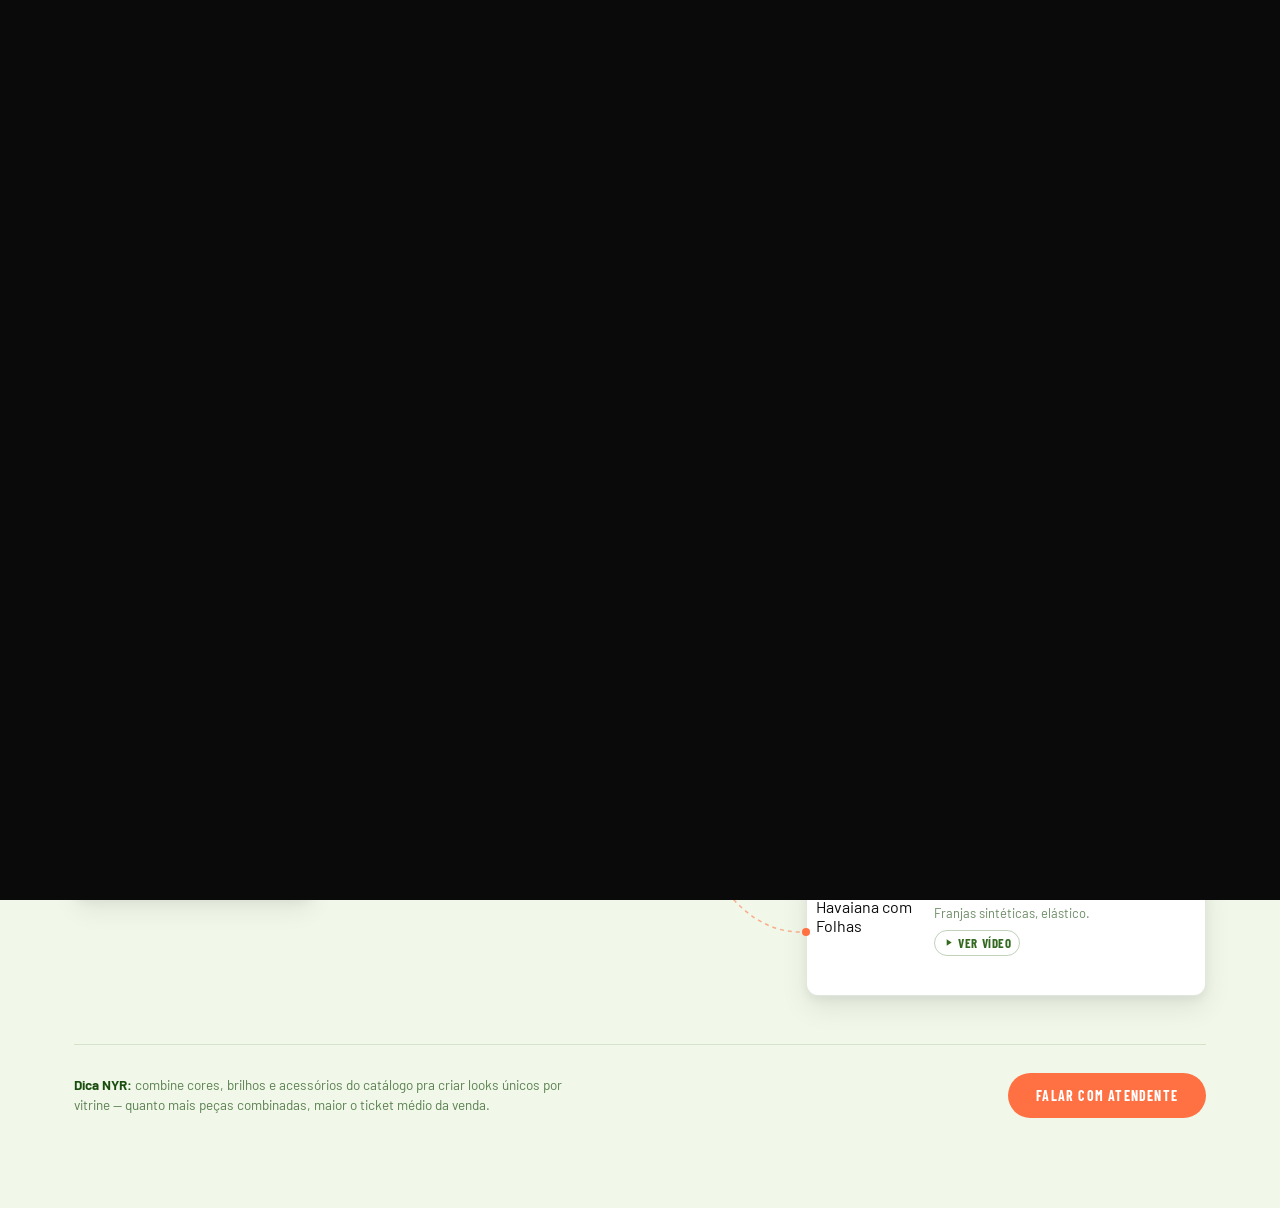
==== commit fa7cad0b: "Arquivos prontos" ====
--- a/index.html
+++ b/index.html
@@ -42,6 +42,7 @@
     <link rel="preconnect" href="https://fonts.gstatic.com" crossorigin>
     <link rel="stylesheet"
         href="https://fonts.googleapis.com/css2?family=Anton&family=Barlow+Condensed:wght@300;400;600;700&family=Barlow:ital,wght@0,400;0,500;0,600;1,400;1,600&family=Caveat:wght@700&display=swap">
+    <link rel="stylesheet" href="/src/css/nyr-inspira.css">
     <link rel="stylesheet" href="/src/css/nyr-inspira.css">
 </head>
 
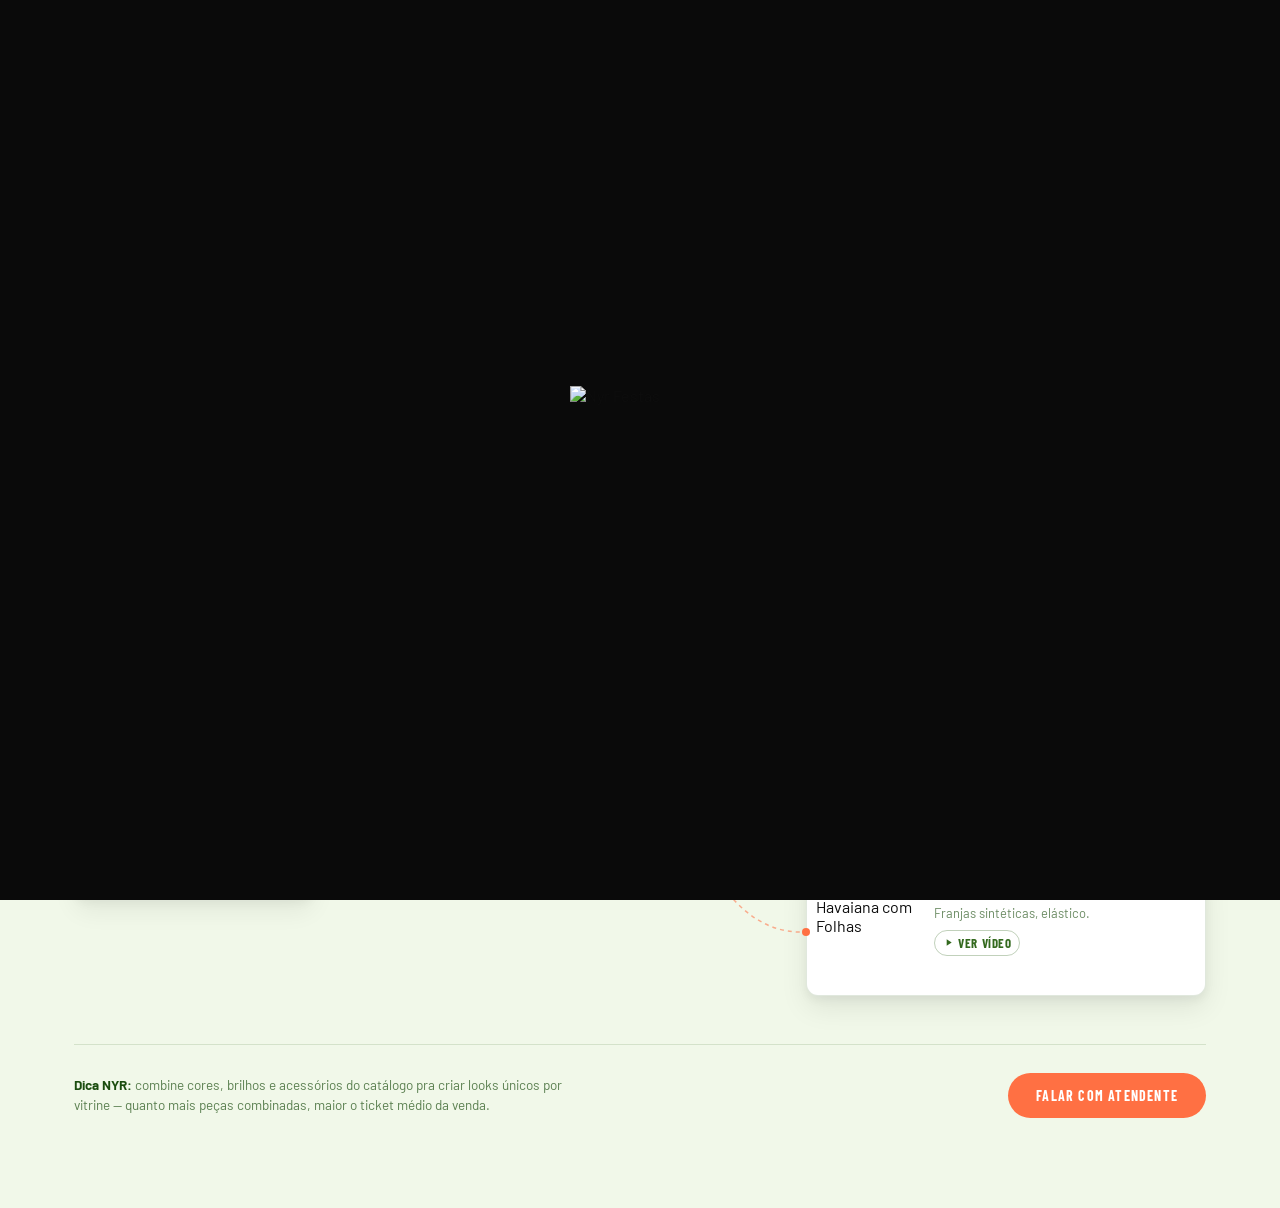
==== commit 5b6eec8d: "Arquivos prontos" ====
--- a/index.html
+++ b/index.html
@@ -42,8 +42,7 @@
     <link rel="preconnect" href="https://fonts.gstatic.com" crossorigin>
     <link rel="stylesheet"
         href="https://fonts.googleapis.com/css2?family=Anton&family=Barlow+Condensed:wght@300;400;600;700&family=Barlow:ital,wght@0,400;0,500;0,600;1,400;1,600&family=Caveat:wght@700&display=swap">
-    <link rel="stylesheet" href="/src/css/nyr-inspira.css">
-    <link rel="stylesheet" href="/src/css/nyr-inspira.css">
+    <link rel="stylesheet" href="/src/css/style.css">
 </head>
 
 <body class="pre-load">
--- a/src/css/style.css
+++ b/src/css/style.css
@@ -0,0 +1,2342 @@
+:root {
+    --white: #ffffff;
+    --black: #0d0d0d;
+    --gray-1: #f5f5f5;
+    --gray-2: #e0e0e0;
+    --gray-text: #6b6b6b;
+    --brand-orange: #f4a000;
+    --radius-card: 16px;
+    --transition: 0.32s cubic-bezier(0.4, 0, 0.2, 1);
+    /* sazonalidade corrente da seção = Carnaval (Bloquinho) —
+       paleta oficial herdada do SEASONS.carnaval do index.html,
+       mesmos nomes de variável usados no applySeason() do site
+       principal, pra já nascer compatível se um dia essa seção
+       for costurada dentro dele */
+    --season-primary: #C2185B;
+    --season-cta: #FF5722;
+    --season-light: #FCE4EC;
+    --season-mid: #FF4081;
+    --season-badge: #FF1744;
+    --season-label: #880E4F;
+    --season-border: #C2185B;
+    /* canais RGB separados (sem #, sem parênteses) — necessários
+       porque rgba() não aceita hex direto; essas duas são
+       atualizadas junto das outras em renderKit(), permitindo que
+       sombras/bordas com opacidade (rgba(var(--x-rgb), 0.2)) também
+       reajam à paleta do kit ativo */
+    --season-primary-rgb: 194, 24, 91;
+    --season-cta-rgb: 255, 87, 34;
+    --season-mid-rgb: 255, 64, 129;
+    --season-badge-rgb: 255, 23, 68;
+    --season-label-rgb: 136, 14, 79;
+}
+
+/* ─── LOADER — fundo preto liso (ao contrário da LP, que usa
+   branco + textura). Anel mantém o laranja da marca. z-index
+   acima de TUDO nessa página, inclusive a foto em tela cheia
+   (999) e os modais (999) — por isso 3000. ─── */
+#inspira-loader {
+    position: fixed;
+    inset: 0;
+    z-index: 3000;
+    background-color: var(--black);
+    /* mobile é o padrão (mobile-first) — tablet/desktop sobrescrevem
+       abaixo. background-size em px explícito (não "cover") porque
+       cada arte foi gerada numa resolução de referência própria
+       (375x840 mobile / 768x1024 tablet / 1440x900 desktop) — o
+       tamanho aqui precisa bater com essa referência pra exibir
+       na densidade certa (as imagens são 2-3x maiores em pixel
+       real, pensadas pra tela retina). background-repeat cobre
+       só a sobra de borda em telas um pouco maiores que a
+       referência — não é a estratégia principal, a imagem única
+       já cobre a tela sozinha na maioria dos casos. */
+    background-image: url('https://res.cloudinary.com/dzt1kqdbc/image/upload/v1790262975/INSPIRA_PAGE-LOADER_BACKGROUND-MOBILE_odfdte.webp');
+    background-size: 375px 840px;
+    background-position: top center;
+    background-repeat: repeat;
+    display: flex;
+    align-items: center;
+    justify-content: center;
+    transition: transform 700ms cubic-bezier(0.76, 0, 0.24, 1);
+}
+
+@media (min-width: 601px) and (max-width: 1024px) {
+    #inspira-loader {
+        background-image: url('https://res.cloudinary.com/dzt1kqdbc/image/upload/v1790262976/INSPIRA_PAGE-LOADER_BACKGROUND-TABLET_vdlx1p.webp');
+        background-size: 768px 1024px;
+    }
+}
+
+@media (min-width: 1025px) {
+    #inspira-loader {
+        background-image: url('https://res.cloudinary.com/dzt1kqdbc/image/upload/v1790262976/INSPIRA_PAGE-LOADER_BACKGROUND-DESKTOP_twzmmx.webp');
+        background-size: 1440px 900px;
+    }
+}
+
+#inspira-loader::before {
+    content: '';
+    position: absolute;
+    inset: 0;
+    background: rgba(0, 0, 0, 0.2);
+    z-index: 1;
+    pointer-events: none;
+}
+
+#inspira-loader.slide-out {
+    transform: translateY(-100%);
+}
+
+.inspira-loader-content {
+    display: flex;
+    flex-direction: column;
+    align-items: center;
+    gap: 18px;
+    position: relative;
+    z-index: 2;
+    /* acima do véu escuro (::before, z-index:1) */
+}
+
+/* logo — começa fora da tela embaixo, sobe com fade-in */
+.inspira-loader-logo {
+    width: 140px;
+    height: auto;
+    display: block;
+    opacity: 0;
+    transform: translateY(65vh);
+}
+
+.inspira-loader-logo.animating {
+    animation: inspira-logo-rise 1.2s cubic-bezier(0.16, 1, 0.3, 1) forwards;
+}
+
+@keyframes inspira-logo-rise {
+    from {
+        transform: translateY(65vh);
+        opacity: 0;
+    }
+
+    to {
+        transform: translateY(0);
+        opacity: 1;
+    }
+}
+
+/* título — legenda abaixo da logo, acima do anel. Simples
+   fade-in, acompanhando o assentamento da logo (sem beat de
+   timing próprio, pra não alongar a sequência) */
+.inspira-loader-title {
+    width: 480px;
+    max-width: 78vw;
+    height: auto;
+    display: block;
+    /* imagem WebP (1440x690px, fundo transparente), substituindo
+       o texto vivo — "Blueberry" é fonte comercial da biblioteca
+       do Canva, que proíbe uso do arquivo fora da própria
+       plataforma (checado no contrato de licença). 480px é o
+       tamanho de exibição calculado (~5x o texto HTML anterior,
+       já considerando o empilhamento em 2 linhas — largura de
+       "Inspira" sozinha, não a soma com "Nyr"). max-width:78vw
+       evita que ultrapasse a tela em celulares estreitos. */
+    opacity: 0;
+    margin-top: -4px;
+}
+
+.inspira-loader-title.animating {
+    animation: inspira-title-fade 0.8s ease-out forwards;
+}
+
+@keyframes inspira-title-fade {
+    from {
+        opacity: 0;
+        transform: translateY(8px);
+    }
+
+    to {
+        opacity: 1;
+        transform: translateY(0);
+    }
+}
+
+.inspira-loader-ring-wrap {
+    width: 52px;
+    height: 52px;
+    opacity: 0;
+    transition: opacity 0.3s ease;
+    margin-top: 6px;
+}
+
+.inspira-loader-ring-wrap.animating {
+    opacity: 1;
+}
+
+.inspira-loader-svg {
+    width: 100%;
+    height: 100%;
+    overflow: visible;
+}
+
+.inspira-loader-track {
+    fill: none;
+    stroke: rgba(244, 160, 0, 0.2);
+    stroke-width: 2;
+}
+
+.inspira-loader-ring {
+    fill: none;
+    stroke: var(--brand-orange);
+    stroke-width: 2.5;
+    stroke-linecap: round;
+    stroke-dasharray: 138.23;
+    stroke-dashoffset: 138.23;
+}
+
+.inspira-loader-ring.animating {
+    animation: inspira-draw-ring 2.2s cubic-bezier(0.4, 0, 0.2, 1) forwards;
+}
+
+@keyframes inspira-draw-ring {
+    from {
+        stroke-dashoffset: 138.23;
+    }
+
+    to {
+        stroke-dashoffset: 0;
+    }
+}
+
+/* trava de animação — nenhuma animação contínua do site roda
+   enquanto o body tiver essa classe (removida via JS só quando
+   o loader termina). O confete (JS, não CSS) tem sua própria
+   trava equivalente — ver 'nyr-loader-done' no script. */
+.pre-load .hotspot::after,
+.pre-load .fab-whatsapp::before {
+    animation: none !important;
+}
+
+* {
+    box-sizing: border-box;
+    margin: 0;
+    padding: 0;
+}
+
+html {
+    overflow-x: hidden;
+    /* o scroll horizontal da página é regido ora pelo <html>, ora
+       pelo <body>, dependendo do navegador — aplicar só no body
+       não é garantia; os dois juntos removem a ambiguidade */
+}
+
+body {
+    font-family: 'Barlow', sans-serif;
+    background: #f5f5f5;
+    color: var(--black);
+    overflow-x: hidden;
+    width: 100%;
+    /* contém elementos position:absolute que vazam pra fora da
+       viewport (ex: as setas de navegação, que podem protuberar
+       até ~88px pra fora do .inspira-grid em telas largas) — sem
+       isso, esse vazamento gera barra de rolagem horizontal na
+       página inteira */
+}
+
+img {
+    display: block;
+    max-width: 100%;
+}
+
+button {
+    font-family: inherit;
+    cursor: pointer;
+    border: none;
+    background: none;
+}
+
+/* ═══════════════════════════════════════════════
+   SEÇÃO
+═══════════════════════════════════════════════ */
+.inspira {
+    background: #f7f6f6;
+    padding: 80px 0 90px;
+    position: relative;
+    overflow: hidden;
+    /* overflow:hidden — contém o confete de fundo, que "cai" além
+       dos limites verticais da seção (nasce um pouco acima do
+       topo, morre um pouco abaixo da base, ver .inspira-confetti)
+       position:relative — âncora pras setas de navegação (bordas
+       da seção) e pra alavanca Acessórios/Decoração (canto
+       superior direito) */
+}
+
+/* ─── CONFETE DE FUNDO — mesmo mecanismo da hero da LP: <canvas>
+   desenhado via JS a cada frame (requestAnimationFrame,
+   delta-time), física própria por peça (velocidade, rotação,
+   fade-in no respawn), em vez do SVG+CSS-keyframe de antes.
+   Só a paleta de cor muda pra se enquadrar no Carnaval — o resto
+   do mecanismo (classe Piece, loop, resize) é o mesmo. ─── */
+.inspira-confetti {
+    position: absolute;
+    inset: 0;
+    width: 100%;
+    height: 100%;
+    pointer-events: none;
+    z-index: 0;
+    display: block;
+}
+
+.inspira .container {
+    max-width: 1180px;
+    margin: 0 auto;
+    padding: 0 24px;
+    position: relative;
+    /* âncora das setas de navegação — não usamos .inspira-grid
+       porque ela vira display:contents no mobile (perde a caixa).
+       .container tem o mesmo retângulo que .inspira-grid em
+       qualquer largura (grid não tem padding próprio), então
+       trocar a referência não muda nada visualmente fora do
+       mobile */
+}
+
+/* ─── CABEÇALHO DA SEÇÃO — fixo, nunca muda com a troca de kit ─── */
+.inspira-header {
+    text-align: center;
+    margin-bottom: 40px;
+}
+
+.inspira-header-eyebrow {
+    font-family: 'Barlow Condensed', sans-serif;
+    font-weight: 700;
+    font-size: 15px;
+    letter-spacing: 4px;
+    text-transform: uppercase;
+    color: var(--season-primary);
+    display: block;
+    margin-bottom: 12px;
+    /* tamanhos replicados de .section-eyebrow (LP) — 15px base,
+       17px em ≥1500px (ver media query lá embaixo) */
+}
+
+.inspira-header-title {
+    font-family: 'Anton', sans-serif;
+    font-size: clamp(32px, 5vw, 52px);
+    line-height: 1.05;
+    color: var(--season-label);
+    margin-bottom: 10px;
+    /* tamanhos replicados de .section-title (LP) — mesmo clamp()
+       exato, com bônus em ≥1500px (clamp(52px,3.33vw,64px)) */
+}
+
+.inspira-header-title em {
+    color: var(--season-cta);
+    font-style: normal;
+    /* réplica de .section-title em — a "segunda cor" do título,
+       igual ao "Produtos" laranja no exemplo da LP */
+}
+
+/* ─── ALAVANCA ACESSÓRIOS/DECORAÇÃO — canto superior direito da
+   seção, grande, tipo switch de tema claro/escuro. Página inicia
+   em Acessórios. ─── */
+/* ─── ALAVANCA ACESSÓRIOS/DECORAÇÃO — canto superior direito da
+   seção, acima do eyebrow (não mais na mesma faixa vertical, pra
+   não sobrepor em telas estreitas). Página inicia em Acessórios.
+   Pílula interna desliza via JS (updateModePill), medindo o botão
+   ativo de verdade — mais robusto que calc() com gap de flex. ─── */
+.inspira-mode-toggle {
+    position: absolute;
+    top: 14px;
+    right: 32px;
+    display: inline-flex;
+    background: #ffffff;
+    border-radius: 100px;
+    padding: 4px;
+    gap: 2px;
+    box-shadow:
+        0 1px 2px rgba(var(--season-primary-rgb), 0.06),
+        0 6px 16px rgba(var(--season-primary-rgb), 0.10),
+        0 16px 32px rgba(var(--season-primary-rgb), 0.06);
+    /* borda com leve gradiente em vez de linha sólida cinza-rosa —
+       truque do duplo background (padding-box + border-box) */
+    border: 1px solid transparent;
+    background-image:
+        linear-gradient(#ffffff, #ffffff),
+        linear-gradient(135deg, rgba(var(--season-primary-rgb), 0.35), rgba(var(--season-cta-rgb), 0.35));
+    background-origin: border-box;
+    background-clip: padding-box, border-box;
+    z-index: 6;
+}
+
+.inspira-mode-pill {
+    position: absolute;
+    top: 4px;
+    left: 4px;
+    height: calc(100% - 8px);
+    width: 0;
+    background: var(--season-cta);
+    border-radius: 100px;
+    transition: transform 0.35s cubic-bezier(0.65, 0, 0.35, 1), width 0.35s cubic-bezier(0.65, 0, 0.35, 1);
+    z-index: 0;
+}
+
+.inspira-mode-btn {
+    position: relative;
+    z-index: 1;
+    display: inline-flex;
+    align-items: center;
+    font-family: 'Anton', sans-serif;
+    font-size: clamp(12px, 1vw, 14px);
+    letter-spacing: 0.3px;
+    text-transform: uppercase;
+    padding: 9px 20px;
+    border-radius: 100px;
+    color: var(--season-primary);
+    background: transparent;
+    transition: color var(--transition);
+    white-space: nowrap;
+}
+
+.inspira-mode-btn:not(.active):hover {
+    color: var(--season-cta);
+}
+
+.inspira-mode-btn.active {
+    color: #ffffff;
+}
+
+/* pontinho que só aparece no botão ativo — micro-detalhe que
+   reforça o estado além da cor, com uma leve animação de entrada */
+.mode-dot {
+    width: 0;
+    height: 5px;
+    border-radius: 50%;
+    background: #ffffff;
+    opacity: 0;
+    transform: scale(0.4);
+    transition: width var(--transition), opacity var(--transition), transform var(--transition), margin var(--transition);
+}
+
+.inspira-mode-btn.active .mode-dot {
+    width: 5px;
+    opacity: 1;
+    transform: scale(1);
+    margin-right: 7px;
+}
+
+/* ─── VIEWS (Acessórios / Decoração) — troca com fade+slide sutil ─── */
+.inspira-view {
+    animation: inspiraViewIn 0.35s ease;
+}
+
+@keyframes inspiraViewIn {
+    from {
+        opacity: 0;
+        transform: translateY(8px);
+    }
+
+    to {
+        opacity: 1;
+        transform: translateY(0);
+    }
+}
+
+/* ─── DECORAÇÃO — col-left (reaproveitada de Acessórios) + foto à
+   direita, proporção 583:452 (~1.29:1) medida no protótipo ─── */
+.decor-col-left {
+    text-align: left;
+}
+
+.decor-grid {
+    display: grid;
+    grid-template-columns: minmax(280px, 1fr) minmax(300px, 1.29fr);
+    gap: 36px;
+    align-items: center;
+    padding: clamp(20px, 3vw, 40px) 0 clamp(24px, 3vw, 36px);
+}
+
+.decor-photo-frame {
+    position: relative;
+    width: 100%;
+    aspect-ratio: 3 / 2;
+    border-radius: 16px;
+    overflow: hidden;
+    background: #f2f2f2;
+}
+
+.decor-photo {
+    width: 100%;
+    height: 100%;
+    object-fit: cover;
+    display: block;
+}
+
+.decor-photo-placeholder {
+    position: absolute;
+    inset: 0;
+    display: flex;
+    align-items: center;
+    justify-content: center;
+    text-align: center;
+    padding: 24px;
+    background: rgba(var(--season-primary-rgb), 0.05);
+    border: 1px dashed rgba(var(--season-primary-rgb), 0.3);
+    color: rgba(var(--season-label-rgb), 0.55);
+    font-family: 'Barlow Condensed', sans-serif;
+    font-size: 13px;
+    line-height: 1.5;
+}
+
+.decor-marker {
+    position: absolute;
+    width: 28px;
+    height: 28px;
+    border-radius: 50%;
+    transform: translate(-50%, -50%);
+    background: var(--season-badge);
+    border: 2px solid #ffffff;
+    box-shadow: 0 2px 8px rgba(0, 0, 0, 0.25);
+    color: #ffffff;
+    font-family: 'Anton', sans-serif;
+    font-size: 13px;
+    display: flex;
+    align-items: center;
+    justify-content: center;
+    cursor: pointer;
+    z-index: 2;
+}
+
+/* legenda — largura total, cards verticais (foto em cima, depois
+   título, depois descrição) — diferente dos product-callout de
+   Acessórios, que são horizontais */
+.decor-legend {
+    display: grid;
+    grid-template-columns: repeat(auto-fill, minmax(200px, 1fr));
+    gap: 18px;
+}
+
+.decor-legend-item {
+    position: relative;
+    display: flex;
+    flex-direction: column;
+    height: 100%;
+    border-radius: 14px;
+    border: 1.5px solid rgba(var(--season-primary-rgb), 0.35);
+    background: #ffffff;
+    overflow: hidden;
+    cursor: pointer;
+    transition: var(--transition);
+}
+
+.decor-legend-item:hover {
+    border-color: rgba(var(--season-primary-rgb), 0.6);
+}
+
+.decor-legend-item.hs-active {
+    border-color: var(--season-cta);
+    box-shadow: 0 0 0 2px rgba(var(--season-cta-rgb), 0.15);
+}
+
+.decor-legend-photo {
+    width: 100%;
+    aspect-ratio: 1 / 1;
+    display: block;
+    object-fit: cover;
+    background: #f2f2f2;
+}
+
+.decor-legend-number {
+    position: absolute;
+    top: 10px;
+    left: 10px;
+    width: 26px;
+    height: 26px;
+    border-radius: 50%;
+    background: var(--season-badge);
+    color: #ffffff;
+    font-family: 'Anton', sans-serif;
+    font-size: 12px;
+    display: flex;
+    align-items: center;
+    justify-content: center;
+    box-shadow: 0 2px 6px rgba(0, 0, 0, 0.2);
+}
+
+.decor-legend-body {
+    display: flex;
+    flex-direction: column;
+    flex: 1;
+    padding: 12px 14px 16px;
+}
+
+.decor-legend-name {
+    font-family: 'Anton', sans-serif;
+    font-size: 14px;
+    color: var(--season-label);
+    line-height: 1.15;
+    margin-bottom: 0;
+}
+
+.decor-legend-desc {
+    font-size: 12px;
+    color: rgba(var(--season-label-rgb), 0.65);
+    line-height: 1.4;
+}
+
+@media (max-width: 800px) {
+    .decor-grid {
+        grid-template-columns: 1fr;
+    }
+
+    .decor-marker {
+        width: 20px;
+        height: 20px;
+        font-size: 10px;
+        border-width: 1.5px;
+    }
+}
+
+/* ─── ≤465px: decor-legend vira lista horizontal, igual
+   col-right/product-callout de Acessórios (foto pequena ao lado
+   do texto, não mais card vertical empilhado) — mesmo HTML
+   (title-row/ref/video-btn já são os mesmos de product-callout,
+   só decor-legend-item/photo/body mudam de eixo aqui) ─── */
+@media (max-width: 465px) {
+    .decor-legend {
+        display: flex;
+        flex-direction: column;
+        gap: clamp(6.5px, 0.85vw, 9.1px);
+    }
+
+    .decor-legend-item {
+        display: flex;
+        flex-direction: row;
+        align-items: flex-start;
+        gap: clamp(6.5px, 1.04vw, 10.4px);
+        padding: clamp(6.5px, 0.78vw, 9.1px);
+    }
+
+    .decor-legend-photo {
+        width: clamp(72px, 9vw, 108px);
+        aspect-ratio: 1 / 1;
+        border-radius: 10px;
+        flex-shrink: 0;
+        background: #ffffff;
+        /* sem o cinza de fundo nessa faixa — fica branco puro,
+           igual product-callout-photo (que nunca teve fundo próprio) */
+    }
+
+    .decor-legend-number {
+        width: 20px;
+        height: 20px;
+        font-size: 10px;
+        top: 6px;
+        left: 6px;
+    }
+
+    .decor-legend-body {
+        padding: 2px 0 0;
+    }
+}
+
+/* ─── SEASON-TABS — trocam o kit exibido dentro da sazonalidade corrente ─── */
+.inspira-tabs {
+    display: flex;
+    justify-content: center;
+    align-items: center;
+    gap: 10px;
+    margin-top: 26px;
+    flex-wrap: wrap;
+    max-width: 640px;
+    margin-left: auto;
+    margin-right: auto;
+}
+
+.inspira-tab {
+    font-family: 'Barlow Condensed', sans-serif;
+    font-size: 14px;
+    font-weight: 600;
+    letter-spacing: 0.6px;
+    text-transform: uppercase;
+    color: rgba(var(--season-label-rgb), 0.55);
+    background: #ffffff;
+    border: 1.5px solid rgba(var(--season-primary-rgb), 0.5);
+    padding: 10px 24px;
+    border-radius: 100px;
+    transition: color var(--transition), background var(--transition), border-color var(--transition);
+}
+
+.inspira-tab:hover {
+    color: var(--season-label);
+    border-color: rgba(var(--season-primary-rgb), 0.8);
+}
+
+.inspira-tab.active {
+    color: #ffffff;
+    background: var(--season-cta);
+    border-color: var(--season-cta);
+}
+
+.inspira-grid {
+    display: grid;
+    grid-template-columns: minmax(200px, 240px) minmax(260px, 1fr) minmax(320px, 400px);
+    grid-template-areas: "left model right";
+    gap: 36px;
+    align-items: center;
+    /* position:relative removido — .inspira-grid não é mais o
+       ancestral posicionado das setas (agora é .container, ver
+       updateNavArrowPosition). Mantê-la position:relative aqui
+       criava uma inconsistência: em ≤564px o JS calcula a
+       posição relativa ao .container (grid vira display:contents
+       e perde a caixa), mas em >564px o grid continuava sendo
+       uma caixa real e MAIS PRÓXIMA que o container — o
+       navegador ancorava ali, não no container que o JS estava
+       presumindo, desalinhando as setas verticalmente */
+}
+
+.col-left {
+    grid-area: left;
+}
+
+.col-model {
+    grid-area: model;
+}
+
+.model-stack,
+.decor-photo-stack {
+    display: flex;
+    flex-direction: column;
+    align-items: center;
+    /* agrupa .model-frame + .kit-switcher-indicator (ou o
+       equivalente de decoração) num único filho, pra empilhar
+       verticalmente sem depender da direção do flex do pai */
+}
+
+.col-right {
+    grid-area: right;
+}
+
+/* ─── COLUNA 1 — Título + Monte Seu Kit ─── */
+.col-left {
+    text-align: left;
+}
+
+.inspira-eyebrow {
+    font-family: 'Caveat', cursive;
+    display: inline-flex;
+    align-items: center;
+    gap: clamp(5px, 0.68vw + 1.17px, 10px);
+    font-size: clamp(13px, 0.54vw + 9.93px, 17px);
+    letter-spacing: 2px;
+    text-transform: uppercase;
+    color: var(--season-primary);
+    margin-bottom: clamp(2px, 0.27vw + 0.47px, 4px);
+}
+
+.inspira-eyebrow::before {
+    content: '';
+    width: clamp(11px, 2.04vw - 0.49px, 26px);
+    height: 3px;
+    background: var(--season-primary);
+}
+
+.inspira-title {
+    font-family: 'Caveat', cursive;
+    font-weight: 700;
+    font-size: clamp(40px, 4.35vw + 15.48px, 72px);
+    line-height: 1.02;
+    color: var(--season-label);
+}
+
+.inspira-sub {
+    font-size: clamp(15px, 0.41vw + 12.70px, 18px);
+    line-height: 1.5;
+    color: rgba(var(--season-label-rgb), 0.7);
+    margin: clamp(6px, 1.09vw - 0.13px, 14px) 0 clamp(3px, 0.41vw + 0.70px, 6px);
+    text-align: left;
+    /* explícito aqui, não só herdado de .col-left/.decor-col-left
+       — em ≤564px, .col-left também vira display:contents, e
+       herança de propriedade através de display:contents é
+       historicamente instável entre navegadores. Deixar
+       explícito na própria regra remove essa dependência por
+       completo, pras duas abas, em qualquer largura. */
+}
+
+.kit-summary-card {
+    background: rgba(var(--season-primary-rgb), 0.06);
+    border: 1px solid rgba(var(--season-primary-rgb), 0.25);
+    border-radius: 14px;
+    padding: clamp(9px, 1.22vw + 2.10px, 18px);
+    box-shadow: 0 4px 10px rgba(0, 0, 0, 0.04), 0 12px 24px rgba(0, 0, 0, 0.06);
+}
+
+.kit-summary-label {
+    display: inline-block;
+    background: var(--season-cta);
+    color: #ffffff;
+    font-family: 'Barlow Condensed', sans-serif;
+    font-size: clamp(8.5px, 0.34vw + 6.58px, 11px);
+    font-weight: 700;
+    letter-spacing: 1.5px;
+    text-transform: uppercase;
+    padding: clamp(2px, 0.27vw + 0.47px, 4px) clamp(6px, 0.54vw + 2.93px, 10px);
+    border-radius: 100px;
+    margin-bottom: clamp(6px, 1.09vw - 0.13px, 14px);
+}
+
+.kit-summary-icons {
+    display: flex;
+    align-items: center;
+    flex-wrap: wrap;
+    row-gap: 8px;
+    gap: clamp(3px, 0.41vw + 0.70px, 6px);
+    margin-bottom: clamp(6px, 1.09vw - 0.13px, 14px);
+}
+
+.kit-summary-icons img {
+    width: clamp(27px, 2.58vw + 12.44px, 46px);
+    height: clamp(27px, 2.58vw + 12.44px, 46px);
+    border-radius: 8px;
+    object-fit: cover;
+}
+
+/* placeholder-swatch some com a borda tracejada só nesse contexto
+   (ícone pequeno do resumo) — os placeholders maiores (foto de
+   produto/cenário) continuam com a borda, não mencionados no
+   pedido */
+.kit-summary-icons .placeholder-swatch {
+    border: none;
+}
+
+.kit-summary-icons span {
+    font-family: 'Anton', sans-serif;
+    font-size: clamp(10px, 0.68vw + 6.17px, 15px);
+    color: rgba(var(--season-mid-rgb), 0.8);
+}
+
+/* swatch placeholder — usado enquanto não há foto real da peça */
+.placeholder-swatch {
+    display: flex;
+    align-items: center;
+    justify-content: center;
+    background: rgba(var(--season-primary-rgb), 0.05);
+    border: 1px dashed rgba(var(--season-primary-rgb), 0.3);
+    color: rgba(var(--season-label-rgb), 0.5);
+    font-family: 'Barlow Condensed', sans-serif;
+    text-align: center;
+    line-height: 1.2;
+}
+
+/* variante de .placeholder-swatch pra quando já existe foto real —
+   mesmo tamanho/formato (46x46, cantos arredondados), mas sem a
+   borda tracejada/fundo tintado, já que ali dentro vai uma <img>
+   de verdade, não mais texto */
+.kit-summary-icon {
+    width: 46px;
+    height: 46px;
+    border-radius: 8px;
+    overflow: hidden;
+    flex-shrink: 0;
+}
+
+.kit-summary-icon img {
+    width: 100%;
+    height: 100%;
+    object-fit: cover;
+    display: block;
+}
+
+.kit-summary-card p {
+    font-size: clamp(13px, 0.41vw + 10.70px, 16px);
+    line-height: 1.5;
+    color: rgba(var(--season-label-rgb), 0.7);
+}
+
+/* ─── COLUNA 2 — Foto + hotspots ───
+   A imagem fica MAIOR que as colunas vizinhas de propósito: como é o
+   único conteúdo alto dessa coluna, ela dita a altura da linha do
+   grid inteira — o texto da col-left e os cards da col-right, que
+   são mais curtos, ficam centralizados (align-items:center no
+   .inspira-grid) e "sobram" espaço vazio acima/abaixo, dando a
+   impressão de que a foto invade esse espaço. Continua contida
+   dentro do padding da seção .inspira, não rompe a seção. */
+.col-model {
+    position: relative;
+    display: flex;
+    justify-content: flex-start;
+    align-items: center;
+    min-width: 0;
+    overflow: visible;
+}
+
+.model-frame {
+    position: relative;
+    width: fit-content;
+    margin-left: clamp(-30px, -18.75vw + 330px, 30px);
+    /* oscila de -30px em 1920px até +30px em 1600px (transição
+       mais rápida que antes). Acima de 1920px trava em -30px;
+       abaixo de 1600px trava em +30px, até a faixa fixa de
+       -40px assumir em 1179px (ver media query abaixo) — de
+       900px pra baixo, o breakpoint tablet assume e força
+       margin-left:0 (regra já existente, não alterada aqui).
+       height segue removida, a pedido */
+}
+
+.model-photo {
+    display: block;
+    height: 100%;
+    width: auto;
+    object-fit: contain;
+    transition: opacity 0.25s ease;
+}
+
+/* ─── setas de navegação — ciclam entre os kits. Ancoradas nas
+   bordas da SEÇÃO (.inspira), não mais coladas no modelo — porque
+   trocar de kit muda tudo (foto, texto, produtos), não só a foto,
+   então a navegação merece ser um controle de nível de seção.
+   "top" é definido via JS (updateNavArrowPosition), pra alinhar
+   verticalmente com o centro do .model-frame mesmo a seção
+   inteira (com cabeçalho + rodapé) sendo mais alta que a foto. ─── */
+.model-nav-arrow,
+.decor-nav-arrow {
+    position: absolute;
+    width: 48px;
+    height: 48px;
+    border-radius: 50%;
+    background: #ffffff;
+    border: 1.5px solid rgba(var(--season-primary-rgb), 0.5);
+    color: var(--season-primary);
+    font-size: 26px;
+    line-height: 1;
+    display: flex;
+    align-items: center;
+    justify-content: center;
+    cursor: pointer;
+    box-shadow: 0 4px 14px rgba(var(--season-primary-rgb), 0.1);
+    transition: background var(--transition), color var(--transition), border-color var(--transition);
+    z-index: 5;
+}
+
+.model-nav-arrow:hover,
+.decor-nav-arrow:hover {
+    background: var(--season-cta);
+    color: #ffffff;
+    border-color: var(--season-cta);
+}
+
+.model-nav-prev,
+.model-nav-next {
+    /* left/right calculados via JS (updateNavArrowGap) — usar
+       right:100%+margin gerou confusão de sinal duas vezes
+       seguidas; pixels diretos em JS são inequívocos */
+}
+
+/* ─── indicador de kit ativo (nome + dots), sincronizado com as tabs ─── */
+.kit-switcher-indicator,
+.decor-switcher-indicator {
+    display: flex;
+    flex-direction: column;
+    align-items: center;
+    gap: 14px;
+    margin-top: 22px;
+}
+
+.kit-switcher-label,
+.decor-switcher-label {
+    font-family: 'Anton', sans-serif;
+    font-size: clamp(18px, 1.8vw, 24px);
+    font-weight: 400;
+    color: var(--season-label);
+    letter-spacing: 0.3px;
+    text-transform: uppercase;
+}
+
+.kit-switcher-count,
+.decor-switcher-count {
+    opacity: 0.6;
+    font-family: 'Barlow Condensed', sans-serif;
+    font-weight: 600;
+}
+
+.kit-switcher-dots,
+.decor-switcher-dots {
+    display: flex;
+    gap: 10px;
+}
+
+.kit-dot,
+.decor-dot {
+    width: 11px;
+    height: 11px;
+    border-radius: 50%;
+    background: rgba(var(--season-primary-rgb), 0.25);
+    cursor: pointer;
+    transition: background var(--transition), transform var(--transition);
+}
+
+.kit-dot.active,
+.decor-dot.active {
+    background: var(--season-cta);
+    transform: scale(1.3);
+}
+
+/* mantido apenas como referência de fallback, não é mais usado no momento */
+.model-placeholder {
+    width: 100%;
+    height: 100%;
+    display: flex;
+    flex-direction: column;
+    align-items: center;
+    justify-content: center;
+    border: 2px dashed rgba(255, 255, 255, 0.18);
+    border-radius: 14px;
+    gap: 10px;
+}
+
+.model-placeholder svg {
+    width: 46%;
+    opacity: 0.28;
+}
+
+.model-placeholder-label {
+    font-family: 'Barlow Condensed', sans-serif;
+    font-size: 11px;
+    letter-spacing: 1px;
+    text-transform: uppercase;
+    color: rgba(255, 255, 255, 0.35);
+    text-align: center;
+    max-width: 180px;
+    line-height: 1.4;
+}
+
+/* hotspot dots — posições em % ilustrativas, calibrar com a foto real */
+.hotspot {
+    position: absolute;
+    width: 8px;
+    height: 8px;
+    border-radius: 50%;
+    background: var(--season-badge);
+    border: 1.5px solid rgba(255, 255, 255, 0.9);
+    box-shadow: 0 0 0 2px rgba(var(--season-badge-rgb), 0.25);
+    transform: translate(-50%, -50%);
+    z-index: 3;
+    cursor: pointer;
+    /* clicável — pula até o card de produto correspondente, ver
+       scrollToCard() no JS */
+}
+
+/* ─── SWIPE-ZONE — scroll-snap nativo usado como DETECTOR de
+   gesto (não é um carrossel de slides de verdade — só 3 âncoras
+   vazias). Mesma técnica já usada nos carrosséis da LP principal
+   (SERVICES/PRODUCTS/REDE COMERCIAL), adaptada aqui porque nosso
+   conteúdo troca por substituição (renderKit/renderDecorKit), não
+   por múltiplas fotos pré-renderizadas lado a lado. z-index
+   abaixo do hotspot(3)/decor-marker(2), então cliques neles
+   continuam funcionando normalmente; deslizar em qualquer outro
+   ponto da foto aciona a troca de kit — ver setupSwipeZone no JS. */
+.swipe-zone {
+    position: absolute;
+    inset: 0;
+    z-index: 1;
+    display: none;
+    /* cada contexto liga a sua faixa de largura própria, nas
+       media queries no fim do arquivo (≤900px Acessórios,
+       ≤800px Decoração) */
+}
+
+.swipe-zone-track {
+    width: 100%;
+    height: 100%;
+    display: flex;
+    overflow-x: scroll;
+    overflow-y: hidden;
+    scroll-snap-type: x mandatory;
+    -webkit-overflow-scrolling: touch;
+    scrollbar-width: none;
+}
+
+.swipe-zone-track::-webkit-scrollbar {
+    display: none;
+}
+
+.swipe-zone-anchor {
+    flex: 0 0 100%;
+    height: 100%;
+    scroll-snap-align: start;
+}
+
+/* ─── FOTO EM TELA CHEIA — "promove" o próprio .model-frame /
+   .decor-photo-frame que já existe (não é um modal com conteúdo
+   duplicado) — mas hotspots/marcadores/swipe são desligados nesse
+   estado (ver regras abaixo e JS), já que aqui é só visualização. ─── */
+/* réplica de .service-ilustrativas da LP — mesmo texto/tipografia,
+   reposicionado do canto inferior-DIREITO (onde fica lá) pro
+   inferior-ESQUERDO aqui, porque a direita já é ocupada pelo botão de
+   expandir a foto. Continua visível em tela cheia de propósito — é
+   aviso informativo, não elemento interativo, e importa mais ainda
+   quando a pessoa está olhando a foto de perto. */
+.inspira-ilustrativa {
+    position: absolute;
+    bottom: 14px;
+    left: 16px;
+    z-index: 4;
+    font-family: 'Barlow Condensed', sans-serif;
+    font-size: 10px;
+    font-weight: 600;
+    letter-spacing: 2px;
+    text-transform: uppercase;
+    color: rgba(0, 0, 0, 0.75);
+    background: rgba(255, 255, 255, 0.75);
+    padding: 4px 9px;
+    border-radius: 100px;
+    backdrop-filter: blur(3px);
+    -webkit-backdrop-filter: blur(3px);
+    /* fundo próprio (pílula) em vez de só sombra — texto preto sobre
+       sombra clara ficava "ofuscado" dependendo do trecho da foto por
+       trás (5 fotos de cenário bem diferentes entre si); um fundo
+       sólido garante contraste sempre, não importa o que tem atrás */
+    pointer-events: none;
+}
+
+/* versão de Acessórios — fora da foto (sobre a modelo cobria parte da
+   imagem), em fluxo normal entre a foto e o indicador de posição,
+   centralizada. Sem sombra: aqui não sobrepõe nenhuma imagem, senta
+   direto no fundo claro da seção */
+.inspira-ilustrativa-static {
+    display: block;
+    text-align: center;
+    font-family: 'Barlow Condensed', sans-serif;
+    font-size: 10px;
+    font-weight: 600;
+    letter-spacing: 2px;
+    text-transform: uppercase;
+    color: rgba(0, 0, 0, 0.75);
+    margin: 6px 0 2px;
+}
+
+.photo-expand-btn {
+    position: absolute;
+    bottom: 10px;
+    right: 10px;
+    width: 34px;
+    height: 34px;
+    border-radius: 50%;
+    background: rgba(0, 0, 0, 0.55);
+    color: #ffffff;
+    border: none;
+    font-size: 16px;
+    display: flex;
+    align-items: center;
+    justify-content: center;
+    cursor: pointer;
+    z-index: 4;
+    /* acima do swipe-zone(1)/decor-marker(2)/hotspot(3) — sempre
+       clicável, mesmo se algum marcador cair perto do canto */
+}
+
+/* réplica de .modal-video-close da LP — 36px, sem borda, com blur,
+   em vez do botão maior/com borda que tínhamos antes */
+.photo-close-btn {
+    position: absolute;
+    top: 16px;
+    right: 16px;
+    width: 42px;
+    height: 42px;
+    border-radius: 50%;
+    border: 1.5px solid rgba(255, 255, 255, 0.5);
+    background: rgba(255, 255, 255, 0.2);
+    color: #ffffff;
+    font-size: 24px;
+    line-height: 1;
+    display: none;
+    align-items: center;
+    justify-content: center;
+    cursor: pointer;
+    backdrop-filter: blur(6px);
+    -webkit-backdrop-filter: blur(6px);
+    transition: background 0.2s;
+    z-index: 1001;
+}
+
+.photo-close-btn:hover {
+    background: rgba(255, 255, 255, 0.28);
+}
+
+.is-photo-fullscreen .photo-close-btn {
+    display: flex;
+}
+
+.is-photo-fullscreen .photo-expand-btn {
+    display: none;
+}
+
+/* hotspots, marcadores e a faixa de swipe somem em tela cheia —
+   aqui é só visualização, trocar de kit/produto não faz sentido
+   dentro desse estado (e evita o bug de reposicionamento da
+   swipe-zone ao redimensionar o frame — ver JS) */
+.is-photo-fullscreen #hotspotsLayer,
+.is-photo-fullscreen #decorMarkersLayer,
+.is-photo-fullscreen #connectorSvg,
+.is-photo-fullscreen .swipe-zone {
+    display: none;
+}
+
+/* camada de fundo clicável — cobre tudo atrás da foto; clicar
+   nela fecha o modo tela cheia (igual .modal-video-overlay da
+   LP), sem interferir no clique na foto em si */
+.photo-fullscreen-backdrop {
+    display: none;
+}
+
+.is-photo-fullscreen .photo-fullscreen-backdrop {
+    display: block;
+    position: absolute;
+    inset: 0;
+    z-index: 0;
+}
+
+/* especificidade de 2 classes (0-2-0) vence qualquer regra de
+   media query que define largura/altura de .model-frame ou
+   .decor-photo-frame (todas com especificidade 0-1-0) — não
+   precisa de !important nem duplicar regra por breakpoint.
+   Fundo replicando .modal-video-overlay da LP: preto da marca
+   semi-transparente + blur, não mais preto quase opaco. */
+.model-frame.is-photo-fullscreen,
+.decor-photo-frame.is-photo-fullscreen {
+    position: fixed;
+    inset: 0;
+    width: 100vw;
+    height: 100vh;
+    max-width: none;
+    aspect-ratio: unset;
+    margin: 0;
+    background: rgba(13, 13, 13, 0.55);
+    backdrop-filter: blur(12px);
+    -webkit-backdrop-filter: blur(12px);
+    border-radius: 0;
+    display: flex;
+    align-items: center;
+    justify-content: center;
+    z-index: 999;
+    padding: 24px;
+    box-sizing: border-box;
+}
+
+.model-frame.is-photo-fullscreen .model-photo,
+.decor-photo-frame.is-photo-fullscreen .decor-photo {
+    position: relative;
+    z-index: 1;
+    width: auto;
+    height: auto;
+    max-width: 100%;
+    max-height: 100%;
+    object-fit: contain;
+    /* contain, não cover — em tela cheia queremos ver a foto
+       inteira, não cortada pra preencher a proporção do frame.
+       overflow-y:auto entra só se, mesmo assim, a foto ainda não
+       couber (proporção muito alta numa tela muito baixa) —
+       nunca a página por trás rola, só a própria foto */
+    overflow-y: auto;
+}
+
+.hotspot::after {
+    content: '';
+    position: absolute;
+    inset: -4px;
+    border-radius: 50%;
+    border: 1.5px solid rgba(var(--season-badge-rgb), 0.5);
+    animation: hotspot-pulse 2.2s ease-out infinite;
+}
+
+@keyframes hotspot-pulse {
+    0% {
+        transform: scale(0.8);
+        opacity: 1;
+    }
+
+    100% {
+        transform: scale(1.9);
+        opacity: 0;
+    }
+}
+
+/* posições calibradas do Bloquinho original (foto antiga) foram
+   removidas daqui — o sistema agora usa posição inline via style
+   (left/top em %), gerada dinamicamente por placeholderHotspots()
+   no JS, já que cada kit tem sua própria foto e contagem de peças */
+
+/* ─── linhas conectoras (SVG overlay) ─── */
+.connector-svg {
+    position: absolute;
+    inset: 0;
+    width: 100%;
+    height: 100%;
+    pointer-events: none;
+    z-index: 1;
+    overflow: visible;
+}
+
+.connector-svg path {
+    fill: none;
+    stroke: rgba(var(--season-badge-rgb), 0.55);
+    stroke-width: 1.5;
+    stroke-dasharray: 4 4;
+}
+
+/* ─── COLUNA 3 — cards de produto ─── */
+.col-right {
+    display: flex;
+    flex-direction: column;
+    gap: clamp(6.5px, 0.85vw, 9.1px);
+}
+
+.product-callout {
+    position: relative;
+    background: #ffffff;
+    border: 1px solid rgba(var(--season-primary-rgb), 0.15);
+    border-radius: 12px;
+    padding: clamp(6.5px, 0.78vw, 9.1px);
+    display: flex;
+    gap: clamp(6.5px, 1.04vw, 10.4px);
+    align-items: flex-start;
+    box-shadow: 0 4px 10px rgba(0, 0, 0, 0.05), 0 12px 28px rgba(0, 0, 0, 0.08);
+    transition: border-color var(--transition), box-shadow var(--transition), transform var(--transition);
+    /* sombra em duas camadas (perto/longe) — precisa se destacar
+       mais agora que o fundo não é mais uma cor sólida contrastante
+       (era rosa liso, virou cinza quase branco + confete) */
+}
+
+.product-callout:hover {
+    border-color: var(--season-cta);
+    box-shadow: 0 6px 14px rgba(0, 0, 0, 0.07), 0 16px 34px rgba(0, 0, 0, 0.1);
+    transform: translateY(-2px);
+}
+
+.product-callout.hs-active {
+    border-color: var(--season-cta);
+    border-width: 2px;
+    box-shadow: 0 0 0 4px rgba(var(--season-cta-rgb), 0.18);
+    transition: border-color var(--transition), border-width var(--transition), box-shadow var(--transition);
+    /* acende ao clicar no hotspot correspondente na foto — ver
+       jump() no JS, que adiciona essa classe e some sozinha
+       depois de alguns segundos */
+}
+
+.product-callout-photo {
+    width: clamp(72px, 9vw, 108px);
+    aspect-ratio: 1 / 1;
+    /* aspect-ratio garante que a altura acompanhe a largura fluida
+       na mesma proporção — nunca esprema/estique a imagem */
+    border-radius: 10px;
+    overflow: hidden;
+    flex-shrink: 0;
+}
+
+.product-callout-photo img {
+    width: 100%;
+    height: 100%;
+    object-fit: cover;
+}
+
+.product-callout-body {
+    flex: 1;
+    min-width: 0;
+    padding-top: 2px;
+}
+
+.product-callout-title-row {
+    display: flex;
+    align-items: baseline;
+    gap: 4px;
+    flex-wrap: wrap;
+    margin-bottom: 6px;
+}
+
+/* dentro da legenda de Decoração especificamente, ref e nome vão
+   cada um em sua própria linha — diferente de Acessórios, onde
+   ficam lado a lado. Escopado só pra .decor-legend-body pra não
+   afetar os product-callout de Acessórios, que usam essa mesma
+   classe .product-callout-title-row */
+.decor-legend-body .product-callout-title-row {
+    flex-direction: column;
+    align-items: flex-start;
+    gap: 2px;
+}
+
+/* ≤465px: ref+nome voltam a dividir a mesma linha, igual
+   Acessórios — precisa vir DEPOIS da regra acima (mesma
+   especificidade, 2 classes) pra vencer o empate; antes estava
+   mais cedo no arquivo e por isso nunca aplicava, mesmo com a
+   media query batendo — empate de especificidade é resolvido
+   por ordem no arquivo, não por posição dentro/fora de @media */
+@media (max-width: 465px) {
+    .decor-legend-body .product-callout-title-row {
+        flex-direction: row;
+        align-items: baseline;
+        gap: 4px;
+    }
+}
+
+.product-callout-ref {
+    font-family: 'Barlow Condensed', sans-serif;
+    font-size: clamp(10.8px, 0.23vw + 9.50px, 12.5px);
+    font-weight: 600;
+    letter-spacing: 1.2px;
+    color: rgba(var(--season-label-rgb), 0.45);
+    flex-shrink: 0;
+}
+
+.product-callout-name {
+    font-family: 'Anton', sans-serif;
+    font-size: 15px;
+    letter-spacing: 0.2px;
+    color: var(--season-label);
+    line-height: 1.22;
+}
+
+.product-callout-desc {
+    font-family: 'Barlow', sans-serif;
+    font-size: clamp(11.5px, 0.20vw + 10.35px, 13px);
+    line-height: 1.45;
+    color: rgba(var(--season-label-rgb), 0.65);
+    margin-bottom: 7px;
+}
+
+.product-callout-video-btn {
+    display: inline-flex;
+    align-items: center;
+    align-self: flex-start;
+    gap: 4px;
+    margin-top: auto;
+    /* align-self:flex-start — sem isso, dentro de
+       .decor-legend-body (flex-column, stretch por padrão), o
+       botão esticava pra 100% da largura do card. Título/desc
+       continuam esticando normalmente (sem align-self), porque
+       precisam da largura cheia pra quebrar linha certo — só o
+       botão precisava sair do stretch */
+    /* empurra o botão pro fundo do card — só tem efeito real
+       dentro de .decor-legend-body (que é flex-column); em
+       .product-callout-body (Acessórios, não é flex) isso não
+       faz nada, comportamento inalterado lá */
+    padding: clamp(3.25px, 0.39vw, 3.9px) clamp(5.85px, 0.65vw, 7.8px);
+    border: 1.5px solid rgba(var(--season-primary-rgb), 0.3);
+    border-radius: 100px;
+    color: var(--season-primary);
+    font-family: 'Barlow Condensed', sans-serif;
+    font-size: clamp(11.5px, 0.20vw + 10.35px, 13px);
+    font-weight: 700;
+    letter-spacing: 0.6px;
+    text-transform: uppercase;
+    transition: border-color var(--transition), color var(--transition);
+}
+
+.product-callout-video-btn:hover {
+    border-color: var(--season-cta);
+    color: var(--season-cta);
+}
+
+.product-callout-video-btn svg {
+    width: 11px;
+    height: 11px;
+    fill: currentColor;
+    flex-shrink: 0;
+}
+
+/* ─── "Vídeo não disponível" — réplica exata do padrão já usado
+   na seção Products da LP. Troca o botão inteiro (não é o mesmo
+   .product-callout-video-btn com texto diferente) quando o
+   produto não tem p.video cadastrado. Clicar nele revela uma
+   mensagem inline por 2,5s — não abre modal nenhum, já que não
+   há vídeo pra mostrar. ─── */
+.product-callout-video-btn-no-video {
+    display: inline-flex;
+    align-items: center;
+    align-self: flex-start;
+    gap: 4px;
+    margin-top: auto;
+    padding: clamp(3.25px, 0.39vw, 3.9px) clamp(5.85px, 0.65vw, 7.8px);
+    border: none;
+    border-radius: 100px;
+    background: rgba(var(--season-label-rgb), 0.12);
+    color: rgba(var(--season-label-rgb), 0.6);
+    font-family: 'Barlow Condensed', sans-serif;
+    font-size: clamp(11.5px, 0.20vw + 10.35px, 13px);
+    font-weight: 700;
+    letter-spacing: 0.6px;
+    text-transform: uppercase;
+    cursor: pointer;
+    opacity: 0.85;
+    transition: opacity var(--transition);
+}
+
+.product-callout-video-btn-no-video:hover {
+    opacity: 0.65;
+}
+
+.product-callout-video-btn-no-video svg {
+    width: 11px;
+    height: 11px;
+    flex-shrink: 0;
+}
+
+.no-video-msg {
+    display: block;
+    font-family: 'Barlow Condensed', sans-serif;
+    font-size: 10.5px;
+    letter-spacing: 0.4px;
+    color: var(--gray-text);
+    max-height: 0;
+    overflow: hidden;
+    opacity: 0;
+    margin-top: 0;
+    transition: max-height 0.25s ease, opacity 0.25s ease, margin-top 0.25s ease;
+}
+
+.no-video-msg.visible {
+    max-height: 32px;
+    opacity: 1;
+    margin-top: 5px;
+}
+
+/* pontinho de origem da linha, do lado do card (coluna 3) */
+.product-callout::before {
+    content: '';
+    position: absolute;
+    width: 8px;
+    height: 8px;
+    border-radius: 50%;
+    background: var(--season-badge);
+    top: 50%;
+    left: -5px;
+    transform: translateY(-50%);
+}
+
+/* ─── rodapé da seção: dica + cta ─── */
+.inspira-footer {
+    margin-top: 48px;
+    display: flex;
+    align-items: center;
+    justify-content: space-between;
+    gap: 24px;
+    flex-wrap: wrap;
+    border-top: 1px solid rgba(var(--season-primary-rgb), 0.15);
+    padding-top: 28px;
+}
+
+.inspira-tip {
+    font-size: 13.5px;
+    line-height: 1.5;
+    color: rgba(var(--season-label-rgb), 0.7);
+    max-width: 520px;
+}
+
+.inspira-tip strong {
+    color: var(--season-label);
+}
+
+.inspira-btn {
+    flex-shrink: 0;
+    background: var(--season-cta);
+    color: #ffffff;
+    font-family: 'Barlow Condensed', sans-serif;
+    font-size: 14px;
+    font-weight: 700;
+    letter-spacing: 1.2px;
+    text-transform: uppercase;
+    padding: 14px 28px;
+    border-radius: 100px;
+    transition: transform var(--transition);
+}
+
+.inspira-btn:hover {
+    transform: translateY(-2px);
+}
+
+/* ─── BÔNUS EM TELAS LARGAS (≥1500px) — replica o padrão da LP,
+   que também dá um acréscimo de tamanho de fonte nessa faixa.
+   Nosso clamp() trava em 1300px e não cresce mais sozinho; essa
+   camada retoma o crescimento acima disso, só nos papéis que já
+   estão alinhados à LP na base (os que ainda não foram alinhados,
+   ou que a própria LP não bonifica em 1500px, ficam de fora por
+   enquanto). ─── */
+@media (min-width: 1500px) {
+    .inspira-eyebrow {
+        font-size: 17px;
+        /* LP: .section-eyebrow em ≥1500px */
+    }
+
+    .product-callout-desc {
+        font-size: 15px;
+        /* LP: .card-desc em ≥1500px */
+    }
+
+    .inspira-header-eyebrow {
+        font-size: 17px;
+        /* LP: .section-eyebrow em ≥1500px */
+    }
+
+    .inspira-header-title {
+        font-size: clamp(52px, 3.33vw, 64px);
+        /* LP: .section-title em ≥1500px */
+    }
+
+    .inspira-sub {
+        font-size: 20px;
+    }
+
+    .kit-summary-card p {
+        font-size: 18px;
+    }
+}
+
+/* ─── responsivo ─── */
+/* faixa 901px–1179px: margin-left fixo em -40px (fora da
+   oscilação -30↔30 de cima, e antes do breakpoint tablet
+   assumir com margin-left:0 em ≤900px) */
+@media (max-width: 1179px) and (min-width: 901px) {
+    .model-frame {
+        margin-left: -40px;
+    }
+}
+
+/* ─── BREAKPOINT A (testando: 900px) — só a col-right quebra pra
+   baixo; col-left e col-model continuam lado a lado. As linhas
+   conectoras já desligam aqui, porque os cards deixam de estar ao
+   lado da foto (ligar um hotspot a um card lá embaixo não faz
+   sentido visualmente). col-right ocupa a largura toda embaixo. ─── */
+@media (max-width: 900px) {
+    .inspira-grid {
+        grid-template-columns: minmax(200px, 240px) 1fr;
+        grid-template-areas:
+            "left model"
+            "right right";
+        row-gap: 32px;
+    }
+
+    .col-right {
+        width: 100%;
+    }
+
+    /* modelo passa a ser dimensionado pela LARGURA disponível da
+       coluna (não mais pela altura via vw) — cresce pra preencher
+       o espaço ao lado da col-left em vez de sobrar vão vazio.
+       aspect-ratio trava a proporção (800:1536), então a altura
+       sempre acompanha corretamente, nunca esprememdo/esticando.
+       Calibrado: 280px em 564px de viewport (piso, ver breakpoint
+       B) até 480px em 900px de viewport (teto) */
+    .model-frame {
+        width: clamp(280px, 59.5vw - 56px, 480px);
+        height: auto;
+        aspect-ratio: 800 / 1536;
+        margin-left: 0;
+    }
+
+    .col-model {
+        justify-content: center;
+        /* centraliza o modelo dentro da célula — a coluna (1fr)
+           costuma ser mais larga que o frame, então sobra espaço
+           nas laterais; sem isso ele ficaria colado à esquerda
+           (herda flex-start do desktop) */
+    }
+
+    .connector-svg {
+        display: none;
+    }
+
+    .product-callout::before {
+        display: none;
+    }
+
+    /* CAUSA RAIZ do toggle sobrepondo o cabeçalho: .container
+       ganhou position:relative numa rodada anterior (pra âncora
+       das setas), e virou o ancestral posicionado mais próximo do
+       toggle — antes era .inspira (topo da seção, 80px ACIMA de
+       onde o cabeçalho começa, dava folga de sobra). Agora o
+       topo do .container já coincide quase com o início do
+       cabeçalho, então top:14px (relativo ao container) sobra
+       quase nada de folga. -66px = 14px (folga original,
+       relativa à seção) − 80px (padding-top da seção, "gasto"
+       antes do container começar) — restaura a MESMA folga
+       visual de antes, só que recalculada pro novo ancestral.
+       Só nessa faixa: em desktop, o toggle relativo ao container
+       é o efeito que você gostou, não mexi lá. */
+    .inspira-mode-toggle {
+        top: -66px;
+    }
+}
+
+/* ─── esconder as setas na faixa intermediária (900px → 565px) —
+   layout tablet, sem necessidade de navegação por seta aqui;
+   os dots do kit-switcher-indicator continuam disponíveis ─── */
+/* ─── esconder as setas de Acessórios abaixo de 1240px (volta só
+   no mobile, ≤564px, onde tem regra própria de tamanho reduzido
+   mais abaixo) — faixa estendida de 900px pra 1239px a pedido ─── */
+@media (max-width: 1239px) and (min-width: 565px) {
+    .model-nav-arrow {
+        display: none;
+    }
+}
+
+/* ─── esconder as setas de Decoração só na faixa 801-1239px —
+   ficam visíveis tanto em desktop (≥1240px) quanto no "tablet"
+   de Decoração (565-800px, onde a grid já é 1 coluna) e no
+   mobile (≤564px, sem essa restrição aqui — a pedido) ─── */
+@media (max-width: 1239px) and (min-width: 801px) {
+    .decor-nav-arrow {
+        display: none;
+    }
+}
+
+/* ─── swipe-zone: liga por contexto, larguras diferentes a
+   pedido (Acessórios ≤900px, Decoração ≤800px) ─── */
+@media (max-width: 900px) {
+    #kitSwipeZone {
+        display: block;
+    }
+}
+
+@media (max-width: 800px) {
+    #decorSwipeZone {
+        display: block;
+    }
+}
+
+/* ─── BREAKPOINT B (564px — recalculado, não é mais 535px) —
+   col-left e col-model já não cabem mais lado a lado; tudo
+   empilha numa coluna só. O valor 564px não é arredondamento
+   livre: é o ponto exato em que o orçamento de espaço fecha com
+   o novo piso de 280px do modelo (280 + 200 col-left + 36 gap +
+   48 padding = 564px) — abaixo disso, o modelo não cabe mais no
+   mínimo definido, então empilha. ─── */
+@media (max-width: 564px) {
+
+    /* ─── REORDENAÇÃO MOBILE — "achata" a hierarquia (header → grid
+       → col-left) numa única sequência via display:contents, pra
+       poder intercalar itens que hoje vivem em níveis de
+       aninhamento diferentes. Ordem final: rótulo pequeno → título
+       grande → subtítulo → tabs → peças do kit → foto → cards. ─── */
+    .inspira .container {
+        display: flex;
+        flex-direction: column;
+        gap: 10px;
+        /* itens achatados via display:contents não colapsam
+           margem entre si (diferente do fluxo de bloco normal) —
+           por isso zero as margens individuais de cada item logo
+           abaixo, deixando esse gap como ÚNICA fonte de
+           espaçamento (evita que margem própria + gap se somem e
+           fiquem exagerados) */
+    }
+
+    .inspira-header,
+    #inspira-view-acessorios:not([hidden]),
+    .inspira-grid,
+    .col-left {
+        display: contents;
+        /* "some" da árvore visual sem sumir do DOM — os filhos
+           passam a competir direto pela ordem do .container.
+           IMPORTANTE: usar o id #inspira-view-acessorios (não a
+           classe .inspira-view) — a classe é compartilhada com a
+           view "Decoração", que fica escondida via atributo
+           [hidden]; regra de autor com mesma especificidade SEMPRE
+           vence [hidden] (que é regra do navegador), então usar a
+           classe revelava o conteúdo escondido junto.
+           BUG ENCONTRADO DEPOIS: mesmo usando o ID, a especificidade
+           de ID (1-0-0-0) TAMBÉM vencia o [hidden] (0-0-1-0) do
+           PRÓPRIO elemento quando Decoração estava ativa — ou seja,
+           Acessórios vazava mesmo escondido. O :not([hidden]) força
+           essa regra a simplesmente não bater quando o atributo
+           estiver presente, cedendo pro comportamento nativo do
+           navegador nesse caso. */
+    }
+
+    .inspira-header-eyebrow {
+        order: 1;
+        margin-bottom: 0;
+    }
+
+    .inspira-header-title {
+        order: 2;
+        margin-bottom: 0;
+    }
+
+    .inspira-sub {
+        order: 3;
+        text-align: left;
+        margin: 0;
+    }
+
+    .inspira-tabs {
+        order: 4;
+        margin-top: 0;
+        display: none;
+        /* pedido explícito: tabs somem abaixo de 565px nas duas
+           abas (Acessórios e Decoração) — o order acima fica sem
+           efeito prático agora, mas não atrapalha, então deixei */
+    }
+
+    .kit-summary-card {
+        order: 5;
+        display: none;
+        /* mesmo pedido — some nas duas abas (classe compartilhada
+           entre .col-left e .decor-col-left) */
+    }
+
+    .col-model {
+        order: 6;
+    }
+
+    .col-right {
+        order: 7;
+    }
+
+    .inspira-footer {
+        order: 8;
+    }
+
+    /* #inspira-view-decoracao NÃO é display:contents (fica como
+       bloco normal, ao contrário de #inspira-view-acessorios) —
+       então ELE MESMO é item direto do flex de .container, e
+       precisa de order próprio. Sem isso, cai no padrão order:0
+       do flexbox e passa na frente do eyebrow(1)/título(2) do
+       cabeçalho, empurrando o cabeçalho pra baixo da página —
+       bug visto depois do fix do vazamento.
+       CORRIGIDO DE order:3 PRA order:9: as .inspira-tabs também
+       são filhas de .inspira-header (sempre achatadas, mesmo em
+       Decoração) e têm order:4 — com o decor-view em order:3
+       (menor), ele vinha ANTES das tabs, empurrando as tabs pro
+       fim de tudo. order:9 garante que o decor-view sempre vem
+       depois do eyebrow/título/tabs, não importa o que mais
+       exista achatado no meio (inclusive os order 1-8 já usados
+       por Acessórios, que nunca coexistem com Decoração de
+       qualquer forma, já que só uma view fica visível por vez). */
+    #inspira-view-decoracao {
+        order: 9;
+    }
+
+    /* .inspira-eyebrow ("Sugestão de Kit") + .inspira-title (nome
+       do kit) saem do fluxo — viram legenda sobreposta no canto
+       superior esquerdo da foto, aproveitando o vão vazio que já
+       existe ali (margem transparente do PNG antes das penas).
+       ESCOPADO só pra dentro de Acessórios — sem o prefixo
+       #inspira-view-acessorios, essas classes (reaproveitadas por
+       .decor-col-left) também viravam absolute em Decoração, sem
+       nenhum sentido lá (não existe a mesma margem transparente
+       de foto pra "encaixar" a legenda) */
+    #inspira-view-acessorios .inspira-eyebrow,
+    #inspira-view-acessorios .inspira-title {
+        position: absolute;
+        top: -4px;
+        left: 12px;
+        max-width: 58%;
+        text-align: left;
+        z-index: 3;
+    }
+
+    #inspira-view-acessorios .inspira-eyebrow {
+        font-size: 10px !important;
+        /* teto próprio pro contexto de legenda sobreposta — o
+           clamp() geral (13-17px) foi pensado pra coluna de
+           texto normal (tablet/desktop) e vazava pra cá também,
+           ficando grande demais em cima da foto */
+    }
+
+    #inspira-view-acessorios .inspira-title {
+        top: 18px;
+        line-height: 0.95;
+        font-size: 24px !important;
+        /* mesmo motivo do eyebrow acima — o clamp() geral
+           (40-72px) é grande demais pra caber em 58% da largura
+           do frame sem sobrepor a máscara/rosto da modelo */
+    }
+
+    .col-right {
+        text-align: center;
+        align-items: stretch;
+    }
+
+    .decor-grid {
+        gap: 18px;
+        /* reduzido de 36px só nessa faixa — pedido explícito */
+    }
+
+    .kit-summary-icons {
+        justify-content: center;
+        /* text-align:center do pai não afeta um flex row —
+           os ícones ficavam colados à esquerda sem isso */
+    }
+
+    .product-callout-body {
+        text-align: left;
+        /* sobrescreve o text-align:center herdado do .col-right —
+           o card em si fica centralizado na coluna, mas o texto
+           dentro dele continua alinhado à esquerda */
+    }
+
+    .col-model {
+        justify-content: center;
+    }
+
+    .model-frame {
+        height: auto;
+        width: 100%;
+        max-width: 280px;
+        margin: 0 auto;
+    }
+
+    .model-photo {
+        height: auto;
+        width: 100%;
+    }
+
+    .inspira-tab {
+        font-size: 11px;
+        padding: 7px 16px;
+    }
+
+    .model-nav-arrow,
+    .decor-nav-arrow {
+        width: 34px;
+        height: 34px;
+        font-size: 18px;
+    }
+}
+
+/* ─── FAB (WhatsApp + Instagram) — réplica exata do .fab-group da
+   LP. Cores fixas da marca (não --season-*), já que é elemento
+   utilitário/transacional, não temático por kit. ─── */
+.fab-group {
+    position: fixed;
+    bottom: 28px;
+    right: 28px;
+    z-index: 999;
+    display: flex;
+    flex-direction: column;
+    gap: 12px;
+}
+
+.fab {
+    width: 56px;
+    height: 56px;
+    border-radius: 50%;
+    display: flex;
+    align-items: center;
+    justify-content: center;
+    transition: transform 0.2s, box-shadow 0.2s;
+    position: relative;
+    cursor: pointer;
+    border: none;
+}
+
+.fab:hover {
+    transform: scale(1.1);
+}
+
+.fab svg {
+    width: 26px;
+    height: 26px;
+    fill: #ffffff;
+}
+
+.fab-instagram {
+    background: linear-gradient(135deg, #f09433, #e6683c, #dc2743, #cc2366, #bc1888);
+    box-shadow: 0 4px 20px rgba(220, 39, 67, 0.4);
+}
+
+.fab-whatsapp {
+    background: #25D366;
+    box-shadow: 0 4px 20px rgba(37, 211, 102, 0.45);
+}
+
+.fab-whatsapp::before {
+    content: '';
+    position: absolute;
+    inset: -6px;
+    border-radius: 50%;
+    border: 2px solid rgba(37, 211, 102, 0.4);
+    animation: pulse-ring 2s ease-out infinite;
+}
+
+@keyframes pulse-ring {
+    0% {
+        transform: scale(1);
+        opacity: 0.8;
+    }
+
+    100% {
+        transform: scale(1.35);
+        opacity: 0;
+    }
+}
+
+/* ─── FORMULÁRIO DE CONTATO (modal-wa) — réplica do da LP.
+   Coleta Razão Social + CNPJ de verdade antes de montar a
+   mensagem final do WhatsApp; compartilhado por todos os
+   gatilhos de contato (fab-whatsapp, inspira-btn,
+   modal-video-wa-btn). ─── */
+.modal-wa {
+    position: fixed;
+    inset: 0;
+    z-index: 9000;
+    display: flex;
+    align-items: center;
+    justify-content: center;
+    padding: 24px;
+}
+
+.modal-wa[hidden] {
+    display: none;
+}
+
+.modal-wa-overlay {
+    position: absolute;
+    inset: 0;
+    background: rgba(0, 0, 0, 0.6);
+    backdrop-filter: blur(8px);
+    -webkit-backdrop-filter: blur(8px);
+}
+
+.modal-wa-card {
+    position: relative;
+    z-index: 1;
+    background: #ffffff;
+    border-radius: 20px;
+    padding: 40px 36px 32px;
+    width: 100%;
+    max-width: 460px;
+    box-shadow: 0 24px 64px rgba(0, 0, 0, 0.35);
+    border: 1px solid rgba(244, 160, 0, 0.2);
+    animation: modal-in 0.28s cubic-bezier(0.34, 1.56, 0.64, 1) forwards;
+}
+
+@keyframes modal-in {
+    from {
+        opacity: 0;
+        transform: scale(0.92) translateY(12px);
+    }
+
+    to {
+        opacity: 1;
+        transform: scale(1) translateY(0);
+    }
+}
+
+.modal-wa-close {
+    position: absolute;
+    top: 16px;
+    right: 16px;
+    width: 32px;
+    height: 32px;
+    border-radius: 50%;
+    border: none;
+    background: rgba(0, 0, 0, 0.06);
+    color: #666;
+    font-size: 20px;
+    line-height: 1;
+    cursor: pointer;
+    display: flex;
+    align-items: center;
+    justify-content: center;
+    transition: background 0.2s, color 0.2s;
+}
+
+.modal-wa-close:hover {
+    background: rgba(0, 0, 0, 0.12);
+    color: #0d0d0d;
+}
+
+.modal-wa-header {
+    display: flex;
+    align-items: center;
+    gap: 14px;
+    margin-bottom: 28px;
+}
+
+.modal-wa-icon {
+    width: 40px;
+    height: 40px;
+    fill: #25D366;
+    flex-shrink: 0;
+}
+
+.modal-wa-title {
+    font-family: 'Anton', sans-serif;
+    font-size: 20px;
+    letter-spacing: 1px;
+    text-transform: uppercase;
+    color: #0d0d0d;
+    line-height: 1.1;
+}
+
+.modal-wa-sub {
+    font-size: 13px;
+    color: #6b6b6b;
+    margin-top: 4px;
+}
+
+.form-group {
+    margin-bottom: 20px;
+}
+
+.form-label {
+    display: block;
+    font-family: 'Barlow Condensed', sans-serif;
+    font-size: 12px;
+    font-weight: 700;
+    letter-spacing: 2px;
+    text-transform: uppercase;
+    color: #6b6b6b;
+    margin-bottom: 8px;
+}
+
+.form-input {
+    width: 100%;
+    padding: 14px 18px;
+    background: #f5f5f5;
+    border: 1.5px solid #e0e0e0;
+    border-radius: 10px;
+    font-family: 'Barlow', sans-serif;
+    font-size: 15px;
+    color: #0d0d0d;
+    outline: none;
+    transition: border-color 0.2s, background 0.2s;
+    box-sizing: border-box;
+}
+
+.form-input:focus {
+    border-color: #f4a000;
+    background: #ffffff;
+}
+
+.form-input::placeholder {
+    color: #b0b0b0;
+}
+
+.form-input.error {
+    border-color: #e53935;
+}
+
+.field-error {
+    display: block;
+    font-size: 11px;
+    color: #e53935;
+    margin-top: 5px;
+    margin-bottom: 8px;
+    opacity: 0;
+    transform: translateY(-4px);
+    transition: opacity 0.2s ease, transform 0.2s ease;
+    min-height: 0;
+}
+
+.field-error.visible {
+    opacity: 1;
+    transform: translateY(0);
+}
+
+.modal-form-submit {
+    width: 100%;
+    padding: 15px;
+    background: #25D366;
+    color: #ffffff;
+    font-family: 'Anton', sans-serif;
+    font-size: 14px;
+    letter-spacing: 2px;
+    text-transform: uppercase;
+    border: none;
+    border-radius: 10px;
+    display: flex;
+    align-items: center;
+    justify-content: center;
+    gap: 10px;
+    cursor: pointer;
+    transition: opacity 0.2s, transform 0.2s;
+    margin-top: 8px;
+}
+
+.modal-form-submit:hover {
+    opacity: 0.9;
+    transform: translateY(-1px);
+}
+
+.modal-form-submit svg {
+    width: 18px;
+    height: 18px;
+    fill: #ffffff;
+    flex-shrink: 0;
+}
+
+.modal-form-note {
+    font-size: 11px;
+    color: #b0b0b0;
+    text-align: center;
+    margin-top: 12px;
+}
+
+/* ─── MODAL DE VÍDEO (modal-video) — réplica da LP, com
+   conteúdo dinâmico por produto (nome/descrição) e um
+   placeholder no lugar do vídeo real, que ainda não existe ─── */
+.modal-video {
+    position: fixed;
+    inset: 0;
+    z-index: 9000;
+    display: flex;
+    align-items: center;
+    justify-content: center;
+    padding: 24px;
+}
+
+.modal-video[hidden] {
+    display: none;
+}
+
+.modal-video-overlay {
+    position: absolute;
+    inset: 0;
+    background: rgba(13, 13, 13, 0.55);
+    backdrop-filter: blur(12px);
+    -webkit-backdrop-filter: blur(12px);
+}
+
+.modal-video-wrapper {
+    position: relative;
+    z-index: 1;
+    display: flex;
+    flex-direction: column;
+    align-items: flex-end;
+    width: min(400px, calc(100vw - 32px));
+    max-height: calc(100vh - 48px);
+}
+
+.modal-video-close {
+    width: 36px;
+    height: 36px;
+    border-radius: 50%;
+    border: none;
+    background: rgba(255, 255, 255, 0.15);
+    color: #ffffff;
+    font-size: 20px;
+    line-height: 1;
+    cursor: pointer;
+    display: flex;
+    align-items: center;
+    justify-content: center;
+    backdrop-filter: blur(6px);
+    -webkit-backdrop-filter: blur(6px);
+    transition: background 0.2s;
+    margin-bottom: 10px;
+    flex-shrink: 0;
+}
+
+.modal-video-close:hover {
+    background: rgba(255, 255, 255, 0.28);
+}
+
+.modal-video-card {
+    width: 100%;
+    background: #ffffff;
+    border-radius: 20px;
+    overflow-y: auto;
+    overflow-x: hidden;
+    box-shadow: 0 32px 80px rgba(0, 0, 0, 0.5);
+    animation: modal-video-in 0.28s cubic-bezier(0.34, 1.56, 0.64, 1) forwards;
+}
+
+@keyframes modal-video-in {
+    from {
+        opacity: 0;
+        transform: scale(0.92) translateY(8px);
+    }
+
+    to {
+        opacity: 1;
+        transform: scale(1) translateY(0);
+    }
+}
+
+/* placeholder no lugar do <iframe> da LP — ainda não temos vídeo
+   real pra cada produto */
+.modal-video-media {
+    width: 100%;
+    aspect-ratio: 9 / 16;
+    background: #0d0d0d;
+    display: flex;
+    align-items: center;
+    justify-content: center;
+    flex-shrink: 0;
+}
+
+.modal-video-media iframe {
+    width: 100%;
+    height: 100%;
+    border: none;
+    display: block;
+}
+
+.modal-video-placeholder {
+    color: rgba(255, 255, 255, 0.5);
+    font-family: 'Barlow Condensed', sans-serif;
+    font-size: 14px;
+    letter-spacing: 1px;
+    text-align: center;
+    padding: 0 24px;
+}
+
+.modal-video-info {
+    padding: 24px 22px 28px;
+    background: #ffffff;
+}
+
+.modal-video-product-ref {
+    font-family: 'Barlow Condensed', sans-serif;
+    font-size: 12px;
+    font-weight: 700;
+    letter-spacing: 1px;
+    color: rgba(13, 13, 13, 0.5);
+    text-transform: uppercase;
+    display: block;
+    margin-bottom: 4px;
+}
+
+.modal-video-product-name {
+    font-family: 'Anton', sans-serif;
+    font-size: 18px;
+    letter-spacing: 1px;
+    text-transform: uppercase;
+    color: #0d0d0d;
+    line-height: 1.1;
+    margin-bottom: 10px;
+}
+
+.modal-video-product-desc {
+    font-size: 13px;
+    color: #6b6b6b;
+    line-height: 1.65;
+    margin-bottom: 20px;
+}
+
+.modal-video-wa-btn {
+    display: flex;
+    align-items: center;
+    justify-content: center;
+    gap: 8px;
+    background: #25D366;
+    color: #ffffff;
+    font-family: 'Barlow Condensed', sans-serif;
+    font-size: 13px;
+    font-weight: 700;
+    letter-spacing: 2px;
+    text-transform: uppercase;
+    padding: 13px 16px;
+    border-radius: 8px;
+    border: none;
+    cursor: pointer;
+    width: 100%;
+    transition: opacity 0.2s;
+}
+
+.modal-video-wa-btn:hover {
+    opacity: 0.88;
+}
+
+.modal-video-wa-btn svg {
+    width: 15px;
+    height: 15px;
+    fill: currentColor;
+    flex-shrink: 0;
+}
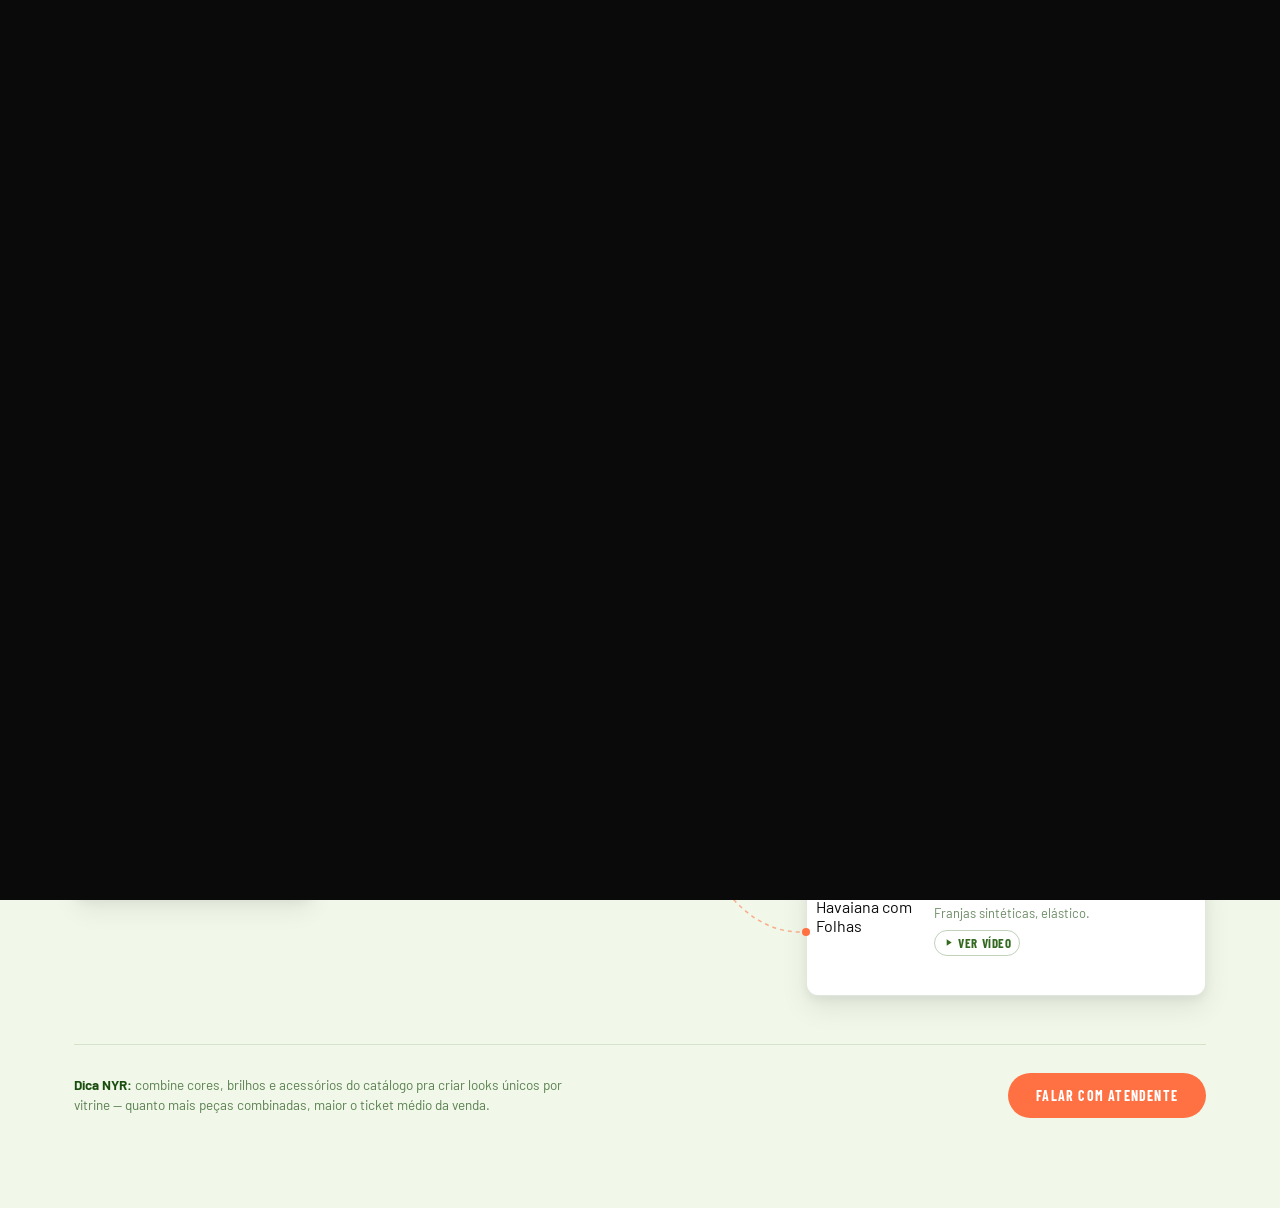
==== commit 0e255447: "Arquivos prontos" ====
--- a/index.html
+++ b/index.html
@@ -42,7 +42,7 @@
     <link rel="preconnect" href="https://fonts.gstatic.com" crossorigin>
     <link rel="stylesheet"
         href="https://fonts.googleapis.com/css2?family=Anton&family=Barlow+Condensed:wght@300;400;600;700&family=Barlow:ital,wght@0,400;0,500;0,600;1,400;1,600&family=Caveat:wght@700&display=swap">
-    <link rel="stylesheet" href="/src/css/style.css">
+    <link rel="stylesheet" href="./src/css/style.css">
 </head>
 
 <body class="pre-load">
